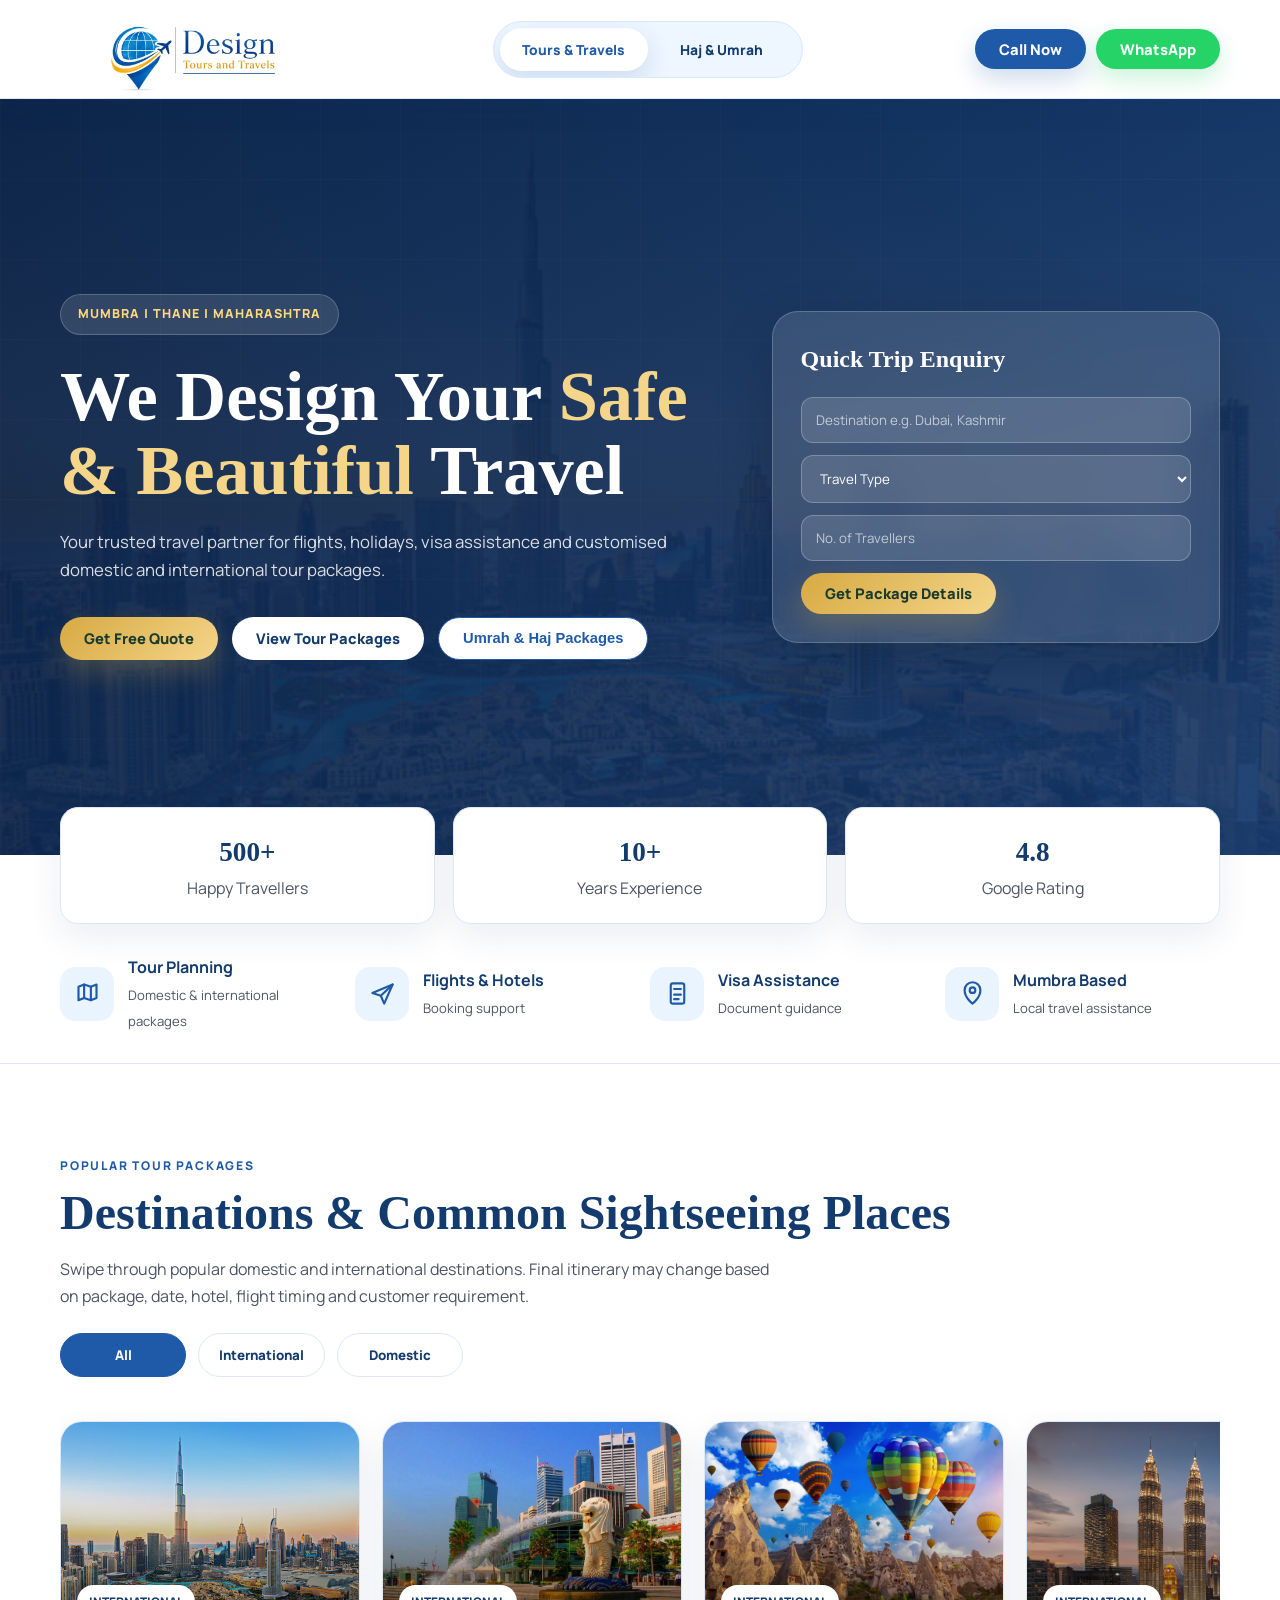
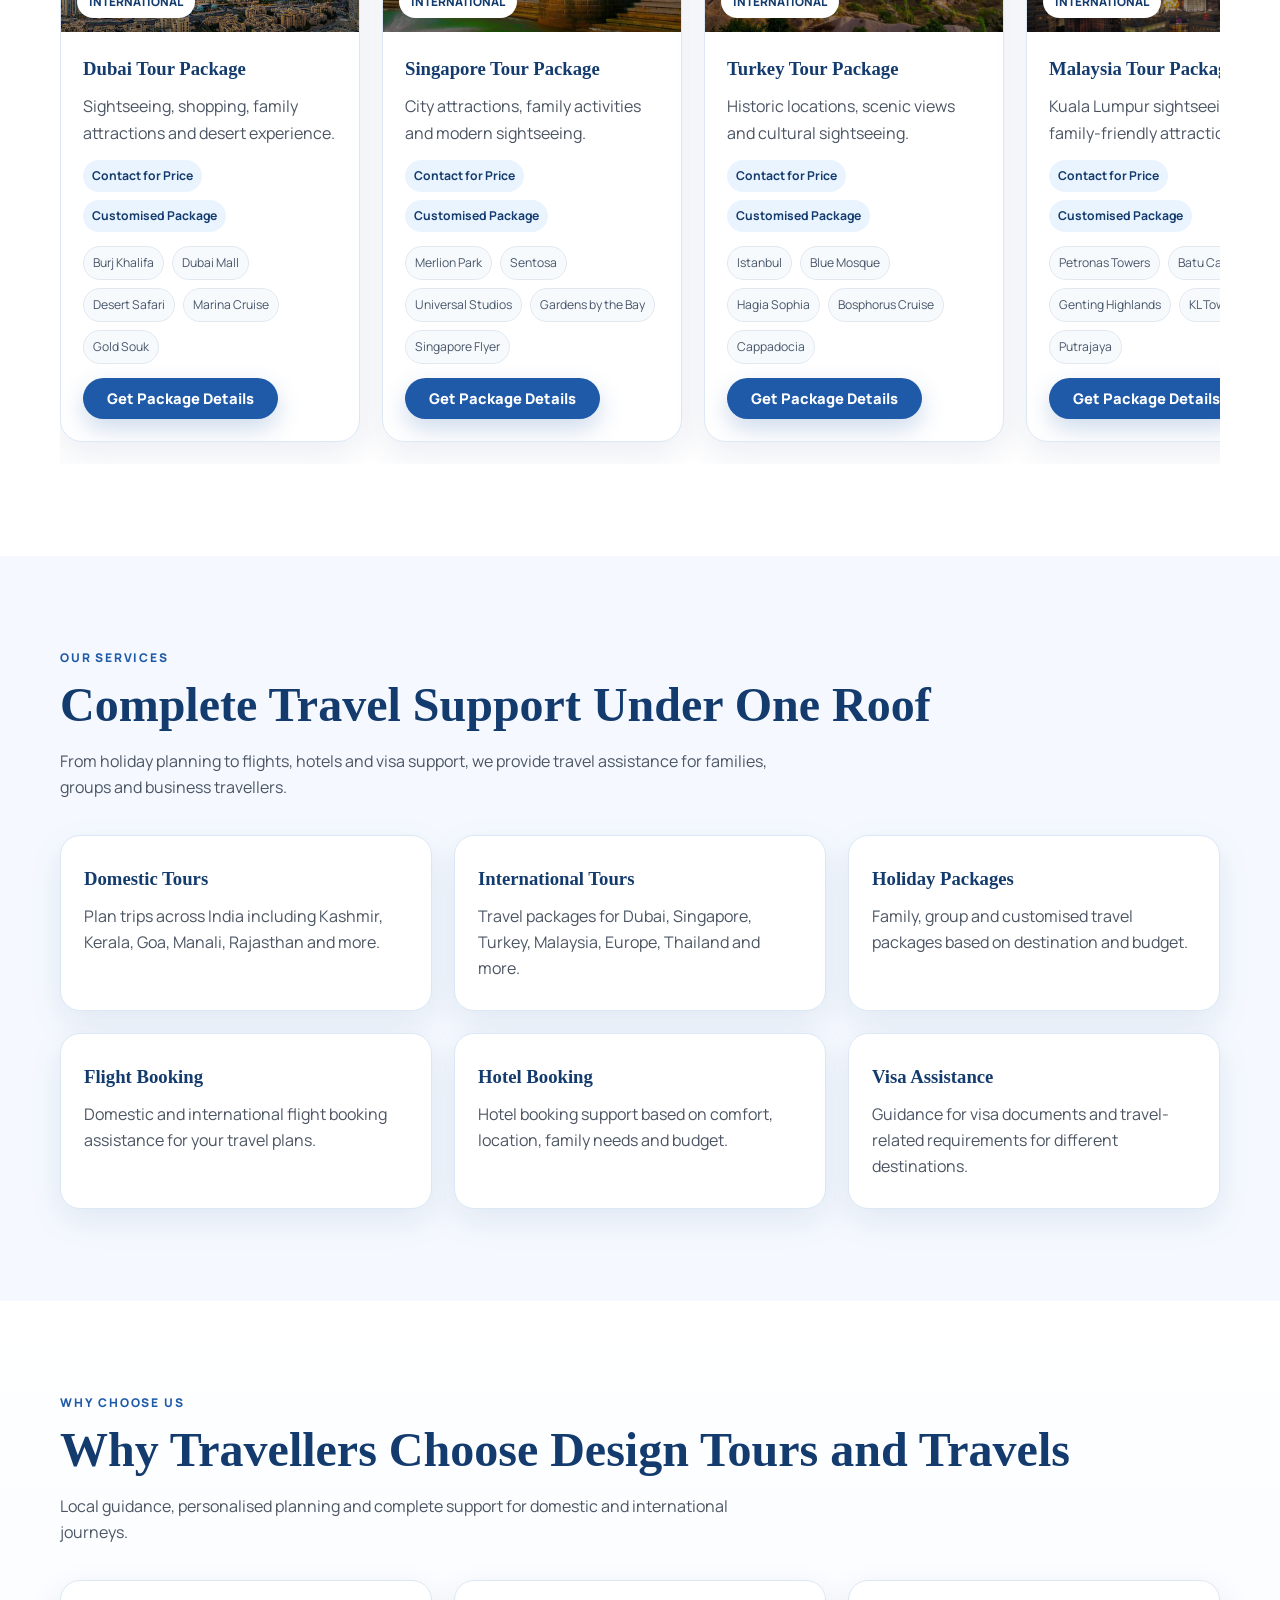
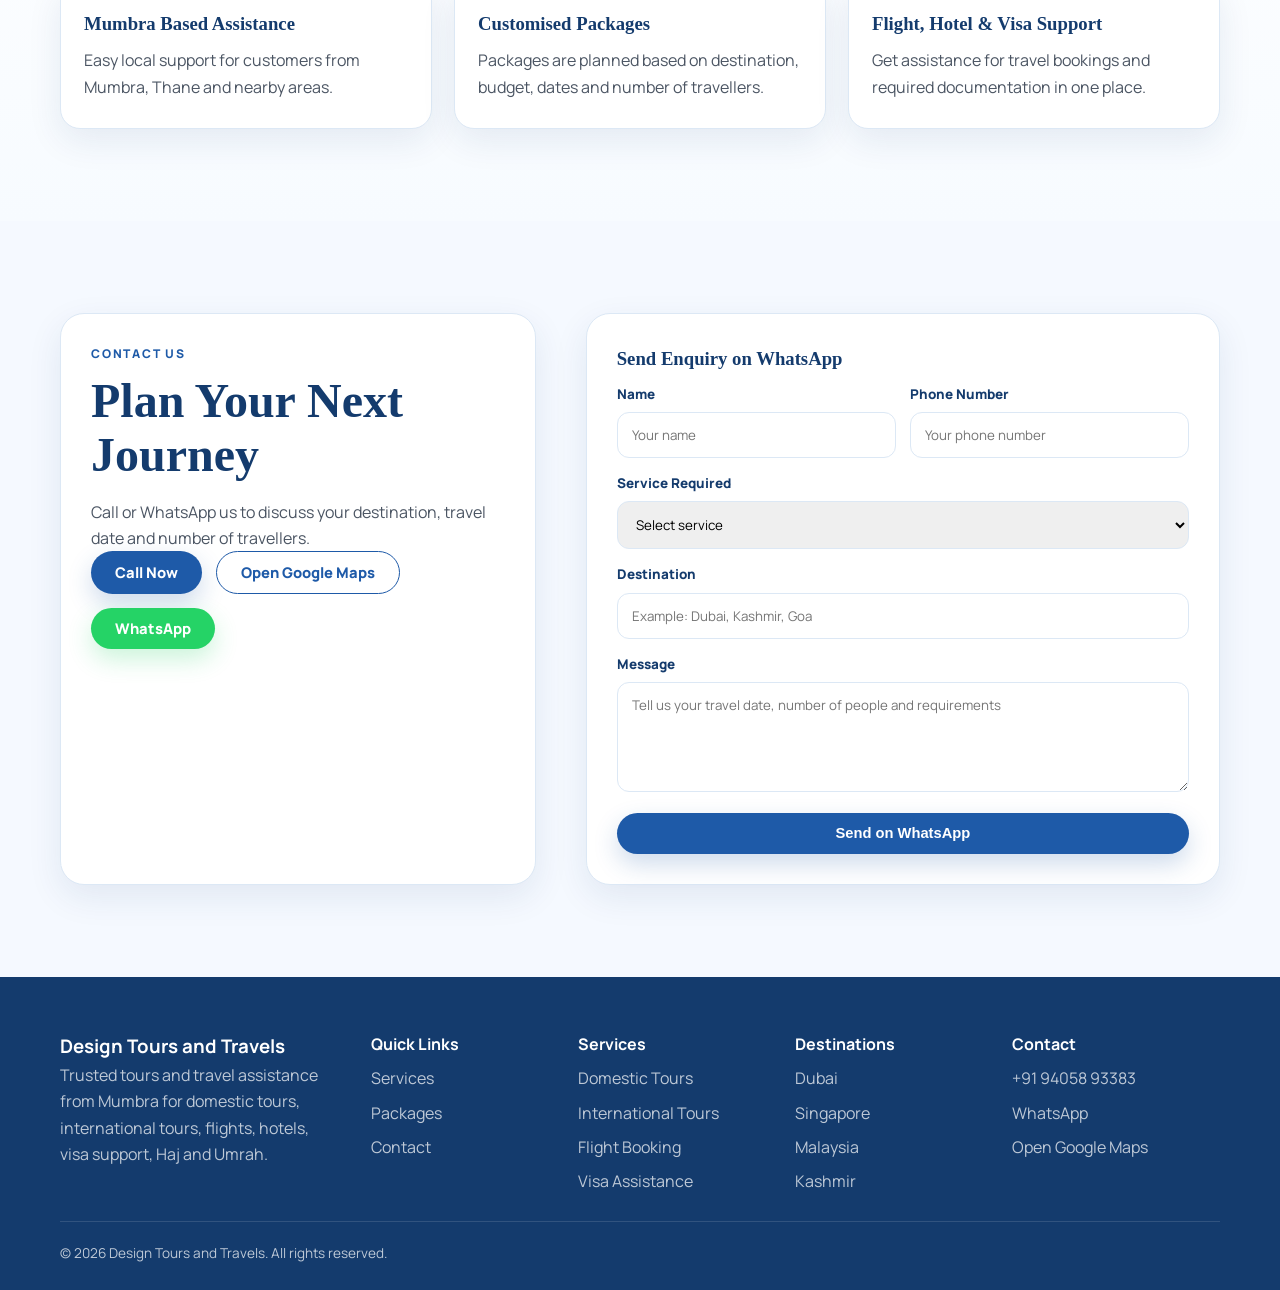
==== index.html @ ea6458d8 "Update font link in index.html" ====
<!doctype html>
<html lang="en">
<head>
  <meta charset="UTF-8" />
  <meta name="viewport" content="width=device-width, initial-scale=1.0" />
  <title>Design Tours and Travels | Tours, Packages, Haj & Umrah</title>
  <meta name="description" content="Design Tours and Travels in Mumbra provides domestic tours, international packages, flight booking, hotel booking, visa assistance, and dedicated Haj & Umrah travel support." />

  <link rel="preconnect" href="https://fonts.googleapis.com" />
  <link rel="preconnect" href="https://fonts.gstatic.com" crossorigin />
 <link href="https://fonts.googleapis.com/css2?family=Amiri:wght@400;700&family=Manrope:wght@400;500;600;700;800&family=Poppins:wght@500;600;700;800&display=swap" rel="stylesheet">
  <link rel="stylesheet" href="css/styles.css" />
</head>
<body class="tours-mode">
  <div class="loader" id="loader" aria-label="Loading website">
    <div class="loader-card">
      <img class="loader-logo" src="assets/logo.png" alt="Design Tours and Travels Logo" />
      <p>Preparing your travel experience</p>

      <div class="plane-loader-line" aria-hidden="true">
        <span class="plane-loader-track"></span>
        <svg class="aircraft-loader-svg" viewBox="0 0 64 64" aria-hidden="true">
          <path class="aircraft-body" d="M61.4 29.4c-1.6-1.2-4.3-1.8-8.2-1.8H41.4L24.2 11.6c-.8-.7-1.8-1.1-2.9-1.1h-5c-.8 0-1.3.9-.9 1.6l9.3 15.5H13.2l-5.1-4.9c-.5-.5-1.2-.8-2-.8H3.3c-.8 0-1.3.8-1 1.5L5.4 32l-3.1 8.6c-.3.7.2 1.5 1 1.5h2.8c.8 0 1.5-.3 2-.8l5.1-4.9h11.5l-9.3 15.5c-.4.7.1 1.6.9 1.6h5c1.1 0 2.1-.4 2.9-1.1l17.2-16h11.8c3.9 0 6.6-.6 8.2-1.8 1.8-1.4 1.8-4.4 0-5.8Z" />
          <path class="aircraft-window" d="M47.5 29.8h5.5c1.8 0 3.1.2 4 .7" />
        </svg>
      </div>
    </div>
  </div>

  <header class="site-header">
    <div class="container">
      <div class="header-inner">
        <a href="#home" class="brand" aria-label="Design Tours and Travels Home">
          <img src="assets/logo.png" alt="Design Tours and Travels Logo" />
        </a>

        <div class="mode-switch" aria-label="Website mode switch">
          <button class="switch-btn tours active" data-mode="tours" type="button">Tours & Travels</button>
          <button class="switch-btn haj" data-mode="haj" type="button">Haj & Umrah</button>
        </div>

        <div class="header-actions">
          <a class="btn btn-primary" href="tel:+919405893383">Call Now</a>
          <a class="btn btn-whatsapp" target="_blank" href="https://wa.me/919405893383?text=Hello%2C%20I%20want%20to%20enquire%20about%20travel%20packages">WhatsApp</a>
          <button class="mobile-menu-btn" id="mobileMenuBtn" type="button" aria-label="Open menu">
            <span></span><span></span><span></span>
          </button>
        </div>
      </div>

      <nav class="mobile-menu hidden" id="mobileMenu">
        <a href="#services">Services</a>
        <a href="#packages">Packages</a>
        <a href="#contact">Contact</a>
        <button data-mode="tours" type="button">Tours & Travels</button>
        <button data-mode="haj" type="button">Haj & Umrah</button>
      </nav>
    </div>
  </header>

  <main>
    <section class="mode-panel active" id="toursPanel">
      <section class="hero tours-hero" id="home">
        <div class="container hero-grid">
          <div class="hero-content reveal">
            <div class="hero-badge">Mumbra | Thane | Maharashtra</div>
            <h1>We Design Your <span>Safe & Beautiful</span> Travel</h1>
            <p>
              Your trusted travel partner for flights, holidays, visa assistance and customised domestic and international tour packages.
            </p>
            <div class="hero-buttons">
              <a class="btn btn-gold" href="#contact">Get Free Quote</a>
              <a class="btn btn-white" href="#packages">View Tour Packages</a>
              <button class="btn btn-outline" data-mode="haj" type="button">Umrah & Haj Packages</button>
            </div>
          </div>

          <div class="quick-card reveal">
            <h3>Quick Trip Enquiry</h3>
            <input placeholder="Destination e.g. Dubai, Kashmir" />
            <select>
              <option>Travel Type</option>
              <option>Domestic Tour</option>
              <option>International Tour</option>
              <option>Family Package</option>
              <option>Group Tour</option>
            </select>
            <input placeholder="No. of Travellers" />
            <a class="btn btn-gold" target="_blank" href="https://wa.me/919405893383?text=Hello%2C%20I%20want%20package%20details">Get Package Details</a>
          </div>
        </div>
      </section>

      <section class="stats-section">
        <div class="container stats-grid reveal">
          <div class="stat-card"><strong>500+</strong><span>Happy Travellers</span></div>
          <div class="stat-card"><strong>10+</strong><span>Years Experience</span></div>
          <div class="stat-card"><strong>4.8</strong><span>Google Rating</span></div>
        </div>
      </section>

      <section class="trust-strip">
        <div class="container trust-grid">
          <div class="trust-item">
            <div class="icon-box"><svg viewBox="0 0 24 24"><path d="M4 18V6l5-2 6 2 5-2v12l-5 2-6-2-5 2Z"/><path d="M9 4v12"/><path d="M15 6v12"/></svg></div>
            <div><strong>Tour Planning</strong><span>Domestic & international packages</span></div>
          </div>
          <div class="trust-item">
            <div class="icon-box"><svg viewBox="0 0 24 24"><path d="M3 11.5 21 4l-7.5 17-3-7-7.5-2.5Z"/><path d="M10.5 14 21 4"/></svg></div>
            <div><strong>Flights & Hotels</strong><span>Booking support</span></div>
          </div>
          <div class="trust-item">
            <div class="icon-box"><svg viewBox="0 0 24 24"><rect x="6" y="3" width="12" height="18" rx="2"/><path d="M9 8h6"/><path d="M9 13h6"/><path d="M9 17h4"/></svg></div>
            <div><strong>Visa Assistance</strong><span>Document guidance</span></div>
          </div>
          <div class="trust-item">
            <div class="icon-box"><svg viewBox="0 0 24 24"><path d="M12 21s7-5.2 7-12a7 7 0 0 0-14 0c0 6.8 7 12 7 12Z"/><circle cx="12" cy="9" r="2.5"/></svg></div>
            <div><strong>Mumbra Based</strong><span>Local travel assistance</span></div>
          </div>
        </div>
      </section>

      <section class="section packages" id="packages">
        <div class="container">
          <div class="section-head packages-head reveal">
            <div>
              <div class="section-label">Popular Tour Packages</div>
              <h2 class="section-title">Destinations & Common Sightseeing Places</h2>
              <p class="section-sub">
                Swipe through popular domestic and international destinations. Final itinerary may change based on package, date, hotel, flight timing and customer requirement.
              </p>
            </div>
            <div class="filter-row" aria-label="Package filters">
              <button class="filter-btn active" data-filter="all" type="button">All</button>
              <button class="filter-btn" data-filter="international" type="button">International</button>
              <button class="filter-btn" data-filter="domestic" type="button">Domestic</button>
            </div>
          </div>
          <div class="package-slider" id="packageSlider"></div>
        </div>
      </section>

      <section class="section services" id="services">
        <div class="container">
          <div class="section-head reveal">
            <div class="section-label">Our Services</div>
            <h2 class="section-title">Complete Travel Support Under One Roof</h2>
            <p class="section-sub">From holiday planning to flights, hotels and visa support, we provide travel assistance for families, groups and business travellers.</p>
          </div>

          <div class="services-grid">
            <article class="service-card reveal"><h3>Domestic Tours</h3><p>Plan trips across India including Kashmir, Kerala, Goa, Manali, Rajasthan and more.</p></article>
            <article class="service-card reveal"><h3>International Tours</h3><p>Travel packages for Dubai, Singapore, Turkey, Malaysia, Europe, Thailand and more.</p></article>
            <article class="service-card reveal"><h3>Holiday Packages</h3><p>Family, group and customised travel packages based on destination and budget.</p></article>
            <article class="service-card reveal"><h3>Flight Booking</h3><p>Domestic and international flight booking assistance for your travel plans.</p></article>
            <article class="service-card reveal"><h3>Hotel Booking</h3><p>Hotel booking support based on comfort, location, family needs and budget.</p></article>
            <article class="service-card reveal"><h3>Visa Assistance</h3><p>Guidance for visa documents and travel-related requirements for different destinations.</p></article>
          </div>
        </div>
      </section>

      <section class="section why-section">
        <div class="container">
          <div class="section-head reveal">
            <div class="section-label">Why Choose Us</div>
            <h2 class="section-title">Why Travellers Choose Design Tours and Travels</h2>
            <p class="section-sub">Local guidance, personalised planning and complete support for domestic and international journeys.</p>
          </div>

          <div class="why-grid">
            <article class="why-card reveal"><h3>Mumbra Based Assistance</h3><p>Easy local support for customers from Mumbra, Thane and nearby areas.</p></article>
            <article class="why-card reveal"><h3>Customised Packages</h3><p>Packages are planned based on destination, budget, dates and number of travellers.</p></article>
            <article class="why-card reveal"><h3>Flight, Hotel & Visa Support</h3><p>Get assistance for travel bookings and required documentation in one place.</p></article>
          </div>
        </div>
      </section>
    </section>

    <section class="mode-panel" id="hajPanel">
      <section class="hero haj-hero">
        <div class="lantern lantern-one" aria-hidden="true"></div>
        <div class="lantern lantern-two" aria-hidden="true"></div>
        <div class="kaaba-mark" aria-hidden="true"></div>

        <div class="container">
          <div class="haj-content reveal">
            <div class="haj-badge">Premium Haj & Umrah Support</div>
            <div class="arabic-line">لَبَّيْكَ اللَّهُمَّ لَبَّيْك</div>
            <h1>Answer the Call of Allah’s Sacred Houses</h1>
            <p>
              Let us take care of everything — from visa to flight to hotel — so you can focus on ibaadat and the spiritual experience of a lifetime.
            </p>
            <div class="hero-buttons">
              <a class="btn btn-gold" target="_blank" href="https://wa.me/919405893383?text=Assalamualaikum%2C%20I%20want%20Umrah%20package%20details">View Umrah Packages</a>
              <a class="btn btn-white" href="tel:+919405893383">Call for Haj Details</a>
            </div>
          </div>
        </div>
      </section>

      <section class="section haj-section">
        <div class="container">
          <div class="section-head reveal">
            <div class="section-label">Packages</div>
            <h2 class="section-title">Umrah & Haj Travel Assistance</h2>
            <p class="section-sub">Packages are customised based on travel dates, hotel preference, group size and availability.</p>
          </div>
          <div class="haj-grid">
            <article class="haj-card reveal"><h3>Umrah Packages</h3><p>Family and group Umrah package support with flights, hotels, visa guidance and ziyarat assistance.</p><span>Contact for Price</span></article>
            <article class="haj-card reveal"><h3>Haj Assistance</h3><p>Guidance for Haj travel planning, documents, group arrangements and related booking support.</p><span>Contact for Price</span></article>
            <article class="haj-card reveal"><h3>Ziyarat Support</h3><p>Support for Makkah and Madinah ziyarat planning based on package and customer requirement.</p><span>Included in selected packages</span></article>
          </div>
        </div>
      </section>

      <section class="section haj-section guide-section">
        <div class="container">
          <div class="section-head reveal">
            <div class="section-label">Complete Guide</div>
            <h2 class="section-title">Your Complete Umrah Guide</h2>
            <p class="section-sub">A clear process to help you understand the journey before booking.</p>
          </div>
          <div class="guide-grid">
            <article class="guide-card reveal"><h3>What’s Included</h3><p>Visa guidance, flight support, Makkah and Madinah hotel assistance, ground support and package consultation.</p></article>
            <article class="guide-card reveal"><h3>Documents Required</h3><p>Passport, photos, vaccination details if required, travel dates and basic identity documents. Requirements may change based on rules.</p></article>
            <article class="guide-card reveal"><h3>How We Plan Your Trip</h3><ol><li>Share your preferred dates and travellers.</li><li>Receive suitable package options.</li><li>Confirm hotel, flight and visa guidance.</li><li>Travel with proper support.</li></ol></article>
          </div>
        </div>
      </section>

      <section class="section islamic-cta">
        <div class="container reveal">
          <div class="section-label">Start Your Journey</div>
          <h2 class="section-title">Plan Your Haj or Umrah Journey with Us</h2>
          <p class="section-sub">Speak with Design Tours and Travels for package guidance, group support and travel planning.</p>
          <div class="hero-buttons">
            <a class="btn btn-gold" target="_blank" href="https://wa.me/919405893383?text=Assalamualaikum%2C%20I%20want%20Haj%20or%20Umrah%20package%20details">WhatsApp Enquiry</a>
            <button class="btn btn-white" data-mode="tours" type="button">Back to Tours</button>
          </div>
        </div>
      </section>
    </section>

    <section class="section contact" id="contact">
      <div class="container contact-grid">
        <div class="contact-box reveal">
          <div class="section-label">Contact Us</div>
          <h2 class="section-title">Plan Your Next Journey</h2>
          <p>Call or WhatsApp us to discuss your destination, travel date and number of travellers.</p>
          <div class="contact-actions">
            <a class="btn btn-primary" href="tel:+919405893383">Call Now</a>
            <a class="btn btn-outline" target="_blank" href="https://maps.app.goo.gl/i4uhce4Yjxx17tNGA?g_st=ac">Open Google Maps</a>
            <a class="btn btn-whatsapp" target="_blank" href="https://wa.me/919405893383?text=Hello%2C%20I%20want%20to%20enquire%20about%20travel%20packages">WhatsApp</a>
          </div>
        </div>

        <form id="enquiryForm" class="reveal">
          <h3>Send Enquiry on WhatsApp</h3>
          <div class="form-row">
            <div class="form-group"><label for="name">Name</label><input id="name" type="text" placeholder="Your name" required /></div>
            <div class="form-group"><label for="phone">Phone Number</label><input id="phone" type="tel" placeholder="Your phone number" required /></div>
          </div>
          <div class="form-group">
            <label for="service">Service Required</label>
            <select id="service" required>
              <option value="">Select service</option>
              <option>Domestic Tour</option>
              <option>International Tour</option>
              <option>Flight Booking</option>
              <option>Hotel Booking</option>
              <option>Visa Assistance</option>
              <option>Haj Package</option>
              <option>Umrah Package</option>
            </select>
          </div>
          <div class="form-group"><label for="destination">Destination</label><input id="destination" type="text" placeholder="Example: Dubai, Kashmir, Goa" /></div>
          <div class="form-group"><label for="message">Message</label><textarea id="message" placeholder="Tell us your travel date, number of people and requirements"></textarea></div>
          <button class="btn btn-primary full-btn" type="submit">Send on WhatsApp</button>
          <div class="success-msg" id="successMsg">Opening WhatsApp with your enquiry details.</div>
        </form>
      </div>
    </section>
  </main>

  <footer class="site-footer">
    <div class="container footer-grid">
      <div><h3>Design Tours and Travels</h3><p>Trusted tours and travel assistance from Mumbra for domestic tours, international tours, flights, hotels, visa support, Haj and Umrah.</p></div>
      <div><h4>Quick Links</h4><a href="#services">Services</a><a href="#packages">Packages</a><a href="#contact">Contact</a></div>
      <div><h4>Services</h4><a href="#services">Domestic Tours</a><a href="#services">International Tours</a><a href="#services">Flight Booking</a><a href="#services">Visa Assistance</a></div>
      <div><h4>Destinations</h4><a href="#packages">Dubai</a><a href="#packages">Singapore</a><a href="#packages">Malaysia</a><a href="#packages">Kashmir</a></div>
      <div><h4>Contact</h4><a href="tel:+919405893383">+91 94058 93383</a><a target="_blank" href="https://wa.me/919405893383">WhatsApp</a><a target="_blank" href="https://maps.app.goo.gl/i4uhce4Yjxx17tNGA?g_st=ac">Open Google Maps</a></div>
    </div>
    <div class="container footer-bottom">© 2026 Design Tours and Travels. All rights reserved.</div>
  </footer>

  <div class="bottom-cta">
    <a href="tel:+919405893383">Call</a>
    <a target="_blank" href="https://maps.app.goo.gl/i4uhce4Yjxx17tNGA?g_st=ac">Maps</a>
    <a target="_blank" href="https://wa.me/919405893383?text=Hello%2C%20I%20want%20to%20enquire%20about%20travel%20packages">WhatsApp</a>
  </div>

  <script src="js/script.js"></script>
</body>
</html>
---- css/styles.css ----
/* =========================================================
   Design Tours and Travels
   Clean, human-readable stylesheet
   ========================================================= */

:root {
  --blue: #1e5aa8;
  --blue-dark: #143b6d;
  --blue-soft: #eaf4ff;
  --blue-bg: #f5f9ff;
  --emerald: #06291d;
  --emerald-2: #0b5a3c;
  --gold: #d7aa42;
  --gold-2: #f4d58a;
  --white: #ffffff;
  --text: #4b5563;
  --border: #dce8f5;
  --shadow: 0 20px 55px rgba(20, 59, 109, 0.14);
  --font-heading: "Playfair Display", Georgia, serif;
  --font-body: "Manrope", Arial, sans-serif;
  --font-arabic: "Amiri", serif;
}

* {
  margin: 0;
  padding: 0;
  box-sizing: border-box;
}

html {
  scroll-behavior: smooth;
}

body {
  font-family: var(--font-body);
  color: var(--text);
  background: var(--white);
  line-height: 1.65;
  overflow-x: hidden;
}

body.loader-active {
  overflow: hidden;
}

a {
  color: inherit;
  text-decoration: none;
}

img,
svg {
  display: block;
}

.container {
  width: min(1160px, calc(100% - 32px));
  margin: 0 auto;
}

.section {
  padding: 92px 0;
}

.section-label {
  margin-bottom: 10px;
  color: var(--blue);
  font-size: 12px;
  font-weight: 800;
  letter-spacing: 1.8px;
  text-transform: uppercase;
}

.section-title {
  margin-bottom: 16px;
  color: var(--blue-dark);
  font-family: var(--font-heading);
  font-size: clamp(2rem, 4vw, 3rem);
  font-weight: 800;
  line-height: 1.13;
}

.section-sub {
  max-width: 720px;
  font-size: 1rem;
}

.section-head {
  margin-bottom: 34px;
}

.btn {
  display: inline-flex;
  align-items: center;
  justify-content: center;
  gap: 9px;
  padding: 13px 24px;
  border: 0;
  border-radius: 999px;
  font-size: 0.92rem;
  font-weight: 800;
  line-height: 1;
  white-space: nowrap;
  cursor: pointer;
  transition: 0.25s ease;
}

.btn:hover {
  transform: translateY(-2px);
}

.btn-primary {
  background: var(--blue);
  color: var(--white);
  box-shadow: 0 10px 24px rgba(30, 90, 168, 0.22);
}

.btn-white {
  background: var(--white);
  color: var(--blue-dark);
}

.btn-outline {
  border: 1.5px solid var(--blue);
  background: var(--white);
  color: var(--blue);
}

.btn-whatsapp {
  background: #25d366;
  color: var(--white);
  box-shadow: 0 10px 24px rgba(37, 211, 102, 0.24);
}

.btn-gold {
  background: linear-gradient(135deg, var(--gold), var(--gold-2));
  color: #173b2f;
  box-shadow: 0 12px 28px rgba(215, 170, 66, 0.25);
}

.full-btn {
  width: 100%;
}

/* Loader */
.loader {
  position: fixed;
  inset: 0;
  z-index: 9999;
  display: grid;
  place-items: center;
  background: linear-gradient(135deg, #f8fbff 0%, #edf7ff 48%, #fff7df 100%);
  transition: opacity 0.35s ease, visibility 0.35s ease;
}

.loader.hide {
  opacity: 0;
  visibility: hidden;
  pointer-events: none;
}

.loader-card {
  width: min(430px, 88vw);
  display: flex;
  flex-direction: column;
  align-items: center;
  gap: 12px;
  text-align: center;
  animation: loaderEnter 0.35s ease both;
}

.loader-logo {
  width: min(340px, 76vw);
  max-height: 115px;
  object-fit: contain;
}

.loader-card p {
  color: #1a3a6b;
  font-size: 0.72rem;
  font-weight: 800;
  letter-spacing: 2px;
  text-transform: uppercase;
  opacity: 0.78;
}

.plane-loader-line {
  position: relative;
  width: min(280px, 70vw);
  height: 28px;
}

.plane-loader-line::before {
  content: "";
  position: absolute;
  left: 0;
  right: 0;
  top: 50%;
  height: 2px;
  border-radius: 999px;
  background: linear-gradient(
    90deg,
    rgba(30, 90, 168, 0.12),
    rgba(30, 90, 168, 0.55),
    rgba(215, 170, 66, 0.68),
    rgba(215, 170, 66, 0.12)
  );
  transform: translateY(-50%);
}

.plane-loader-track {
  position: absolute;
  left: 0;
  top: 50%;
  width: 100%;
  height: 2px;
  border-radius: 999px;
  background: linear-gradient(90deg, var(--blue), var(--gold));
  transform: translateY(-50%) scaleX(0);
  transform-origin: left center;
  animation: planeLineDraw 1.55s cubic-bezier(0.22, 0.8, 0.22, 1) forwards;
}

.aircraft-loader-svg {
  position: absolute;
  top: -3px;
  left: 0;
  width: 34px;
  height: 34px;
  filter: drop-shadow(0 7px 14px rgba(30, 90, 168, 0.26));
  animation: planeMove 1.55s cubic-bezier(0.22, 0.8, 0.22, 1) forwards;
}

.aircraft-body {
  fill: var(--blue);
  stroke: var(--white);
  stroke-width: 1.4;
  stroke-linejoin: round;
}

.aircraft-window {
  fill: none;
  stroke: var(--white);
  stroke-width: 2.2;
  stroke-linecap: round;
}

@keyframes loaderEnter {
  from { opacity: 0; transform: translateY(8px); }
  to { opacity: 1; transform: none; }
}

@keyframes planeLineDraw {
  to { transform: translateY(-50%) scaleX(1); }
}

@keyframes planeMove {
  0% { transform: translateX(0); opacity: 0; }
  10% { opacity: 1; }
  85% { opacity: 1; }
  100% { transform: translateX(calc(min(280px, 70vw) - 34px)); opacity: 0.95; }
}

/* Header */
.site-header {
  position: sticky;
  top: 0;
  z-index: 1000;
  background: rgba(255, 255, 255, 0.96);
  backdrop-filter: blur(14px);
  border-bottom: 1px solid var(--border);
  box-shadow: 0 8px 28px rgba(20, 59, 109, 0.07);
}

.header-inner {
  min-height: 98px;
  display: flex;
  align-items: center;
  justify-content: space-between;
  gap: 18px;
}

.brand img {
  width: 260px;
  max-height: 86px;
  object-fit: contain;
}

.mode-switch {
  position: relative;
  display: grid;
  grid-template-columns: 1fr 1fr;
  width: 310px;
  padding: 6px;
  border: 1px solid #d5e8ff;
  border-radius: 999px;
  background: #eef6ff;
  overflow: hidden;
}

.mode-switch::before {
  content: "";
  position: absolute;
  top: 6px;
  bottom: 6px;
  left: 6px;
  z-index: 0;
  width: calc(50% - 6px);
  border-radius: 999px;
  background: var(--white);
  box-shadow: 0 10px 26px rgba(30, 90, 168, 0.16);
  transition: transform 0.35s ease, background 0.35s ease;
}

body.haj-mode .mode-switch {
  border-color: #cce9d4;
  background: #eef8f1;
}

body.haj-mode .mode-switch::before {
  transform: translateX(100%);
  background: linear-gradient(135deg, #053c2a, #0b6a49);
}

.switch-btn {
  position: relative;
  z-index: 1;
  padding: 12px 10px;
  border: 0;
  background: transparent;
  color: var(--blue-dark);
  font-family: var(--font-body);
  font-size: 0.86rem;
  font-weight: 800;
  cursor: pointer;
}

.switch-btn.tours.active {
  color: var(--blue);
}

.switch-btn.haj.active {
  color: var(--white);
}

.header-actions {
  display: flex;
  align-items: center;
  gap: 10px;
}

.mobile-menu-btn {
  display: none;
  width: 44px;
  height: 44px;
  border: 1px solid var(--border);
  border-radius: 12px;
  background: var(--white);
  cursor: pointer;
}

.mobile-menu-btn span {
  display: block;
  width: 23px;
  height: 2px;
  margin: 5px auto;
  border-radius: 10px;
  background: var(--blue-dark);
}

.mobile-menu {
  display: none;
  border-top: 1px solid var(--border);
  padding: 14px 0 18px;
}

.mobile-menu.hidden {
  display: none;
}

.mobile-menu a,
.mobile-menu button {
  display: block;
  width: 100%;
  padding: 12px 4px;
  border: 0;
  border-bottom: 1px solid #eef2f7;
  background: transparent;
  color: var(--blue-dark);
  font-family: var(--font-body);
  font-weight: 800;
  text-align: left;
}

/* Mode panels */
.mode-panel {
  display: none;
}

.mode-panel.active {
  display: block;
  animation: panelIn 0.38s ease both;
}

@keyframes panelIn {
  from { opacity: 0; transform: translateY(8px); }
  to { opacity: 1; transform: none; }
}

/* Tours hero */
.hero {
  position: relative;
  overflow: hidden;
}

.tours-hero {
  min-height: 84vh;
  display: flex;
  align-items: center;
  color: var(--white);
  background:
    linear-gradient(135deg, rgba(8, 29, 63, 0.94), rgba(22, 58, 111, 0.9)),
    url("../assets/dubai.jpg") center/cover no-repeat;
}

.tours-hero::before {
  content: "";
  position: absolute;
  inset: 0;
  opacity: 0.22;
  background-image:
    linear-gradient(rgba(255, 255, 255, 0.08) 1px, transparent 1px),
    linear-gradient(90deg, rgba(255, 255, 255, 0.08) 1px, transparent 1px);
  background-size: 80px 80px;
}

.hero-grid {
  position: relative;
  z-index: 2;
  display: grid;
  grid-template-columns: 1.1fr 0.75fr;
  gap: 54px;
  align-items: center;
}

.hero-badge,
.haj-badge {
  display: inline-flex;
  margin-bottom: 24px;
  padding: 9px 17px;
  border: 1px solid rgba(255, 255, 255, 0.2);
  border-radius: 999px;
  background: rgba(255, 255, 255, 0.12);
  color: #ffd77f;
  font-size: 0.78rem;
  font-weight: 800;
  letter-spacing: 1px;
  text-transform: uppercase;
}

.hero h1 {
  margin-bottom: 20px;
  font-family: var(--font-heading);
  font-size: clamp(2.5rem, 5.5vw, 4.7rem);
  line-height: 1.06;
}

.hero h1 span,
.arabic-line {
  color: var(--gold-2);
}

.hero p {
  max-width: 650px;
  margin-bottom: 34px;
  color: rgba(255, 255, 255, 0.84);
  font-size: 1.05rem;
}

.hero-buttons,
.contact-actions {
  display: flex;
  gap: 14px;
  flex-wrap: wrap;
}

.quick-card {
  padding: 28px;
  border: 1px solid rgba(255, 255, 255, 0.2);
  border-radius: 26px;
  background: rgba(255, 255, 255, 0.13);
  backdrop-filter: blur(16px);
  box-shadow: 0 22px 55px rgba(0, 0, 0, 0.18);
}

.quick-card h3 {
  margin-bottom: 18px;
  color: var(--white);
  font-family: var(--font-heading);
  font-size: 1.5rem;
}

.quick-card input,
.quick-card select {
  width: 100%;
  margin-bottom: 12px;
  padding: 13px 14px;
  border: 1px solid rgba(255, 255, 255, 0.24);
  border-radius: 12px;
  background: rgba(255, 255, 255, 0.13);
  color: var(--white);
  outline: none;
}

.quick-card input::placeholder {
  color: rgba(255, 255, 255, 0.65);
}

.quick-card select option {
  color: #111;
}

/* Stats and trust */
.stats-section {
  margin-top: -48px;
  position: relative;
  z-index: 4;
}

.stats-grid {
  display: grid;
  grid-template-columns: repeat(3, 1fr);
  gap: 18px;
}

.stat-card,
.service-card,
.why-card,
.package-card,
.contact-box,
form {
  background: var(--white);
  border: 1px solid var(--border);
  box-shadow: 0 12px 35px rgba(20, 59, 109, 0.09);
}

.stat-card {
  padding: 22px;
  border-radius: 18px;
  text-align: center;
}

.stat-card strong {
  display: block;
  color: var(--blue-dark);
  font-family: var(--font-heading);
  font-size: 1.7rem;
}

.trust-strip {
  padding: 30px 0;
  border-bottom: 1px solid var(--border);
}

.trust-grid {
  display: grid;
  grid-template-columns: repeat(4, 1fr);
  gap: 20px;
}

.trust-item {
  display: flex;
  gap: 14px;
  align-items: center;
}

.icon-box {
  width: 54px;
  height: 54px;
  display: grid;
  place-items: center;
  flex-shrink: 0;
  border-radius: 15px;
  background: var(--blue-soft);
}

.icon-box svg {
  width: 27px;
  height: 27px;
  fill: none;
  stroke: var(--blue);
  stroke-width: 1.9;
  stroke-linecap: round;
  stroke-linejoin: round;
}

.trust-item strong {
  display: block;
  color: var(--blue-dark);
}

.trust-item span {
  font-size: 0.82rem;
}

/* Package slider */
.packages-head {
  display: flex;
  align-items: flex-end;
  justify-content: space-between;
  gap: 24px;
  flex-wrap: wrap;
}

.filter-row {
  display: flex;
  align-items: center;
  justify-content: flex-end;
  gap: 12px;
  flex-wrap: nowrap;
}

.filter-btn {
  min-width: 126px;
  padding: 12px 20px;
  border: 1px solid var(--border);
  border-radius: 999px;
  background: var(--white);
  color: var(--blue-dark);
  font-family: var(--font-body);
  font-weight: 800;
  white-space: nowrap;
  cursor: pointer;
}

.filter-btn.active {
  border-color: var(--blue);
  background: var(--blue);
  color: var(--white);
}

.package-slider {
  display: grid;
  grid-auto-flow: column;
  grid-auto-columns: minmax(300px, 360px);
  gap: 22px;
  overflow-x: auto;
  scroll-snap-type: x mandatory;
  padding: 10px 2px 22px;
}

.package-slider::-webkit-scrollbar {
  height: 8px;
}

.package-slider::-webkit-scrollbar-thumb {
  border-radius: 99px;
  background: #c8d9ee;
}

.package-card {
  overflow: hidden;
  border-radius: 22px;
  scroll-snap-align: start;
  transition: 0.25s ease;
}

.package-card:hover {
  transform: translateY(-7px);
}

.package-img {
  position: relative;
  height: 210px;
  background-color: #dbeafe;
  background-size: cover;
  background-position: center;
}

.package-img::after {
  content: "";
  position: absolute;
  inset: 0;
  background: linear-gradient(180deg, transparent 30%, rgba(0, 0, 0, 0.48));
}

.pkg-badge {
  position: absolute;
  left: 16px;
  bottom: 14px;
  z-index: 2;
  padding: 7px 12px;
  border-radius: 99px;
  background: var(--white);
  color: var(--blue-dark);
  font-size: 0.74rem;
  font-weight: 800;
  text-transform: uppercase;
}

.package-body {
  padding: 22px;
}

.package-body h3,
.service-card h3,
.why-card h3,
form h3 {
  margin-bottom: 8px;
  color: var(--blue-dark);
  font-family: var(--font-heading);
}

.meta,
.places {
  display: flex;
  flex-wrap: wrap;
  gap: 8px;
  margin: 14px 0;
}

.meta span,
.places span {
  padding: 6px 9px;
  border-radius: 99px;
  font-size: 0.76rem;
}

.meta span {
  background: var(--blue-soft);
  color: var(--blue-dark);
  font-weight: 700;
}

.places span {
  border: 1px solid #e2e8f0;
  background: #f7fafc;
  color: #475569;
}

/* Services and why */
.services,
.contact {
  background: var(--blue-bg);
}

.services-grid,
.why-grid {
  display: grid;
  grid-template-columns: repeat(3, 1fr);
  gap: 22px;
}

.service-card,
.why-card {
  padding: 28px 23px;
  border-radius: 20px;
  transition: 0.28s ease;
}

.service-card:hover,
.why-card:hover {
  transform: translateY(-8px);
  box-shadow: var(--shadow);
}

.why-section {
  background: linear-gradient(180deg, #ffffff 0%, #f7fbff 100%);
}

/* Haj and Umrah mode */
body.haj-mode .site-header {
  border-bottom-color: #d9eadf;
}

.haj-hero {
  min-height: 86vh;
  display: flex;
  align-items: center;
  color: var(--white);
  background:
    linear-gradient(135deg, rgba(2, 22, 15, 0.95), rgba(4, 56, 36, 0.93)),
    url("../assets/makkah.jpg") center/cover no-repeat;
}

.haj-hero::before {
  content: "";
  position: absolute;
  inset: 0;
  opacity: 0.18;
  background-image: radial-gradient(circle at 1px 1px, rgba(255, 255, 255, 0.22) 1px, transparent 0);
  background-size: 42px 42px;
  animation: patternMove 20s linear infinite;
}

.haj-hero::after {
  content: "لَبَّيْكَ اللَّهُمَّ لَبَّيْك";
  position: absolute;
  right: clamp(20px, 4vw, 72px);
  top: 7%;
  max-width: min(540px, 42vw);
  overflow: hidden;
  color: rgba(244, 213, 138, 0.15);
  font-family: var(--font-arabic);
  font-size: clamp(3.4rem, 7.8vw, 7.4rem);
  line-height: 1.05;
  text-align: right;
  pointer-events: none;
  animation: calligraphyFloat 9s ease-in-out infinite;
}

.haj-content {
  position: relative;
  z-index: 2;
  max-width: 760px;
  padding: 88px 0;
}

.arabic-line {
  margin-bottom: 24px;
  max-width: 100%;
  font-family: var(--font-arabic);
  font-size: clamp(2.6rem, 5.8vw, 4.9rem);
  line-height: 1.22;
  overflow-wrap: break-word;
  text-shadow: 0 0 34px rgba(215, 170, 66, 0.25);
}

.haj-hero h1,
.haj-section .section-title,
.islamic-cta .section-title {
  color: var(--white);
  font-family: var(--font-heading);
}

.haj-section,
.islamic-cta {
  background: #041b12;
  color: rgba(255, 255, 255, 0.76);
  border-top: 1px solid rgba(215, 170, 66, 0.18);
}

.haj-section .section-label,
.islamic-cta .section-label {
  color: var(--gold);
}

.haj-section .section-sub,
.islamic-cta .section-sub {
  color: rgba(255, 255, 255, 0.64);
}

.haj-grid,
.guide-grid {
  display: grid;
  gap: 24px;
  margin-top: 34px;
}

.haj-grid {
  grid-template-columns: repeat(3, 1fr);
}

.guide-grid {
  grid-template-columns: repeat(2, 1fr);
}

.haj-card,
.guide-card {
  padding: 30px;
  border: 1px solid rgba(215, 170, 66, 0.22);
  border-radius: 24px;
  background: rgba(255, 255, 255, 0.055);
  color: rgba(255, 255, 255, 0.76);
  backdrop-filter: blur(10px);
  box-shadow: 0 18px 50px rgba(0, 0, 0, 0.2);
}

.haj-card h3,
.guide-card h3 {
  margin-bottom: 12px;
  color: var(--white);
  font-family: var(--font-heading);
  font-size: 1.45rem;
}

.haj-card span {
  display: inline-flex;
  margin-top: 14px;
  color: var(--gold-2);
  font-weight: 800;
}

.guide-card:nth-child(3) {
  grid-column: 1 / -1;
}

.guide-card ol {
  margin-top: 16px;
  padding-left: 20px;
}

.guide-card li {
  margin: 8px 0;
}

.lantern {
  position: absolute;
  width: 54px;
  height: 78px;
  border: 2px solid rgba(244, 213, 138, 0.55);
  border-radius: 24px 24px 16px 16px;
  opacity: 0.62;
}

.lantern::before {
  content: "";
  position: absolute;
  left: 50%;
  top: -34px;
  width: 1px;
  height: 34px;
  background: rgba(244, 213, 138, 0.55);
}

.lantern::after {
  content: "";
  position: absolute;
  left: 50%;
  top: 24px;
  width: 20px;
  height: 20px;
  border-radius: 50%;
  background: rgba(244, 213, 138, 0.22);
  box-shadow: 0 0 25px rgba(244, 213, 138, 0.55);
  transform: translateX(-50%);
}

.lantern-one {
  right: 10%;
  top: 16%;
  animation: lanternFloat 8s ease-in-out infinite;
}

.lantern-two {
  left: 8%;
  bottom: 18%;
  transform: scale(0.75);
  animation: lanternFloat 9s ease-in-out infinite reverse;
}

.kaaba-mark {
  position: absolute;
  right: 12%;
  bottom: -16px;
  width: 360px;
  height: 280px;
  border-radius: 16px 16px 4px 4px;
  background: rgba(255, 255, 255, 0.09);
  opacity: 0.42;
}

.kaaba-mark::before {
  content: "";
  position: absolute;
  left: 0;
  right: 0;
  top: 72px;
  height: 48px;
  background: rgba(215, 170, 66, 0.26);
}

@keyframes patternMove {
  to { background-position: 140px 70px; }
}

@keyframes calligraphyFloat {
  50% { transform: translateY(16px) translateX(-16px); }
}

@keyframes lanternFloat {
  50% { transform: translateY(-18px); }
}

/* Contact and footer */
.contact-grid {
  display: grid;
  grid-template-columns: 0.9fr 1.2fr;
  gap: 50px;
}

.contact-box,
form {
  padding: 30px;
  border-radius: 24px;
}

.form-row {
  display: grid;
  grid-template-columns: 1fr 1fr;
  gap: 14px;
}

.form-group {
  margin-bottom: 14px;
}

label {
  display: block;
  margin-bottom: 7px;
  color: var(--blue-dark);
  font-size: 0.84rem;
  font-weight: 800;
}

input,
select,
textarea {
  width: 100%;
  padding: 13px 14px;
  border: 1px solid var(--border);
  border-radius: 12px;
  font-family: var(--font-body);
  outline: none;
}

textarea {
  min-height: 110px;
  resize: vertical;
}

.success-msg {
  display: none;
  margin-top: 14px;
  padding: 13px;
  border-radius: 12px;
  background: #eaf8ed;
  color: #206b36;
  font-weight: 800;
  text-align: center;
}

.site-footer {
  padding: 54px 0 26px;
  background: var(--blue-dark);
  color: rgba(255, 255, 255, 0.72);
}

body.haj-mode .site-footer {
  background: #073a30;
}

.footer-grid {
  display: grid;
  grid-template-columns: 1.35fr 0.85fr 0.9fr 0.9fr 1fr;
  gap: 30px;
}

.footer-grid h3,
.footer-grid h4 {
  color: var(--white);
}

.footer-grid a {
  display: block;
  margin-top: 8px;
  color: rgba(255, 255, 255, 0.72);
}

.footer-bottom {
  padding-top: 20px;
  margin-top: 26px;
  border-top: 1px solid rgba(255, 255, 255, 0.12);
  font-size: 0.85rem;
}

.bottom-cta {
  display: none;
}

/* Reveal animation */
.reveal {
  opacity: 0;
  transform: translateY(28px);
  transition: 0.75s ease;
}

.reveal.visible {
  opacity: 1;
  transform: none;
}

/* Responsive */
@media (max-width: 980px) {
  .brand img {
    width: 215px;
    max-height: 76px;
  }

  .mobile-menu-btn {
    display: block;
  }

  .mobile-menu {
    display: block;
  }

  .header-actions .btn-primary {
    display: none;
  }

  .mode-switch {
    width: 285px;
  }

  .hero-grid,
  .contact-grid {
    grid-template-columns: 1fr;
  }

  .quick-card {
    max-width: 520px;
  }

  .trust-grid,
  .services-grid,
  .why-grid,
  .haj-grid,
  .guide-grid {
    grid-template-columns: repeat(2, 1fr);
  }

  .packages-head {
    align-items: flex-start;
    flex-direction: column;
  }

  .footer-grid {
    grid-template-columns: 1fr 1fr;
  }
}

@media (max-width: 768px) {
  .filter-row {
    width: 100%;
    justify-content: flex-start;
    flex-wrap: wrap;
  }

  .filter-btn {
    min-width: 120px;
  }
}

@media (max-width: 640px) {
  body {
    padding-bottom: 48px;
  }

  .container {
    width: min(100% - 24px, 1160px);
  }

  .section {
    padding: 66px 0;
  }

  .header-inner {
    min-height: 82px;
    flex-wrap: wrap;
    gap: 10px;
  }

  .brand img {
    width: 160px;
    max-height: 64px;
  }

  .mode-switch {
    order: 3;
    width: 100%;
    margin: 0 auto 8px;
  }

  .switch-btn {
    font-size: 0.78rem;
  }

  .header-actions {
    margin-left: auto;
  }

  .header-actions .btn-whatsapp {
    padding: 11px 16px;
    font-size: 0.82rem;
  }

  .tours-hero,
  .haj-hero {
    min-height: auto;
  }

  .hero-content,
  .haj-content {
    padding: 72px 0;
  }

  .hero h1 {
    font-size: 2.25rem;
  }

  .hero-buttons .btn {
    width: 100%;
  }

  .quick-card {
    display: none;
  }

  .stats-grid {
    grid-template-columns: repeat(3, minmax(110px, 1fr));
    gap: 12px;
    overflow-x: auto;
  }

  .stat-card {
    padding: 18px 12px;
  }

  .trust-grid,
  .services-grid,
  .why-grid,
  .haj-grid,
  .guide-grid,
  .form-row,
  .footer-grid {
    grid-template-columns: 1fr;
  }

  .package-slider {
    grid-auto-columns: minmax(275px, 88vw);
  }

  .filter-row {
    display: grid;
    grid-template-columns: 1fr 1fr;
    gap: 10px;
  }

  .filter-btn {
    width: 100%;
    min-width: 0;
  }

  .filter-btn:first-child {
    grid-column: 1 / -1;
  }

  .haj-hero::after {
    left: 0;
    right: 0;
    top: 20px;
    width: 100%;
    max-width: 100%;
    overflow: hidden;
    font-size: 2.8rem;
    line-height: 1;
    text-align: center;
    white-space: nowrap;
    opacity: 0.16;
    transform: none;
  }

  .arabic-line {
    margin-bottom: 22px;
    font-size: 2rem;
    line-height: 1.25;
  }

  .kaaba-mark {
    right: -70px;
    bottom: 26px;
    width: 280px;
    height: 220px;
    opacity: 0.28;
  }

  .contact-box,
  form {
    padding: 22px;
  }

  .bottom-cta {
    position: fixed;
    left: 0;
    right: 0;
    bottom: 0;
    z-index: 1000;
    display: grid;
    grid-template-columns: repeat(3, 1fr);
    background: var(--white);
    border-top: 1px solid var(--border);
    box-shadow: 0 -10px 25px rgba(20, 59, 109, 0.1);
  }

  .bottom-cta a {
    padding: 12px 8px;
    color: var(--blue-dark);
    font-size: 0.78rem;
    font-weight: 900;
    text-align: center;
  }
}
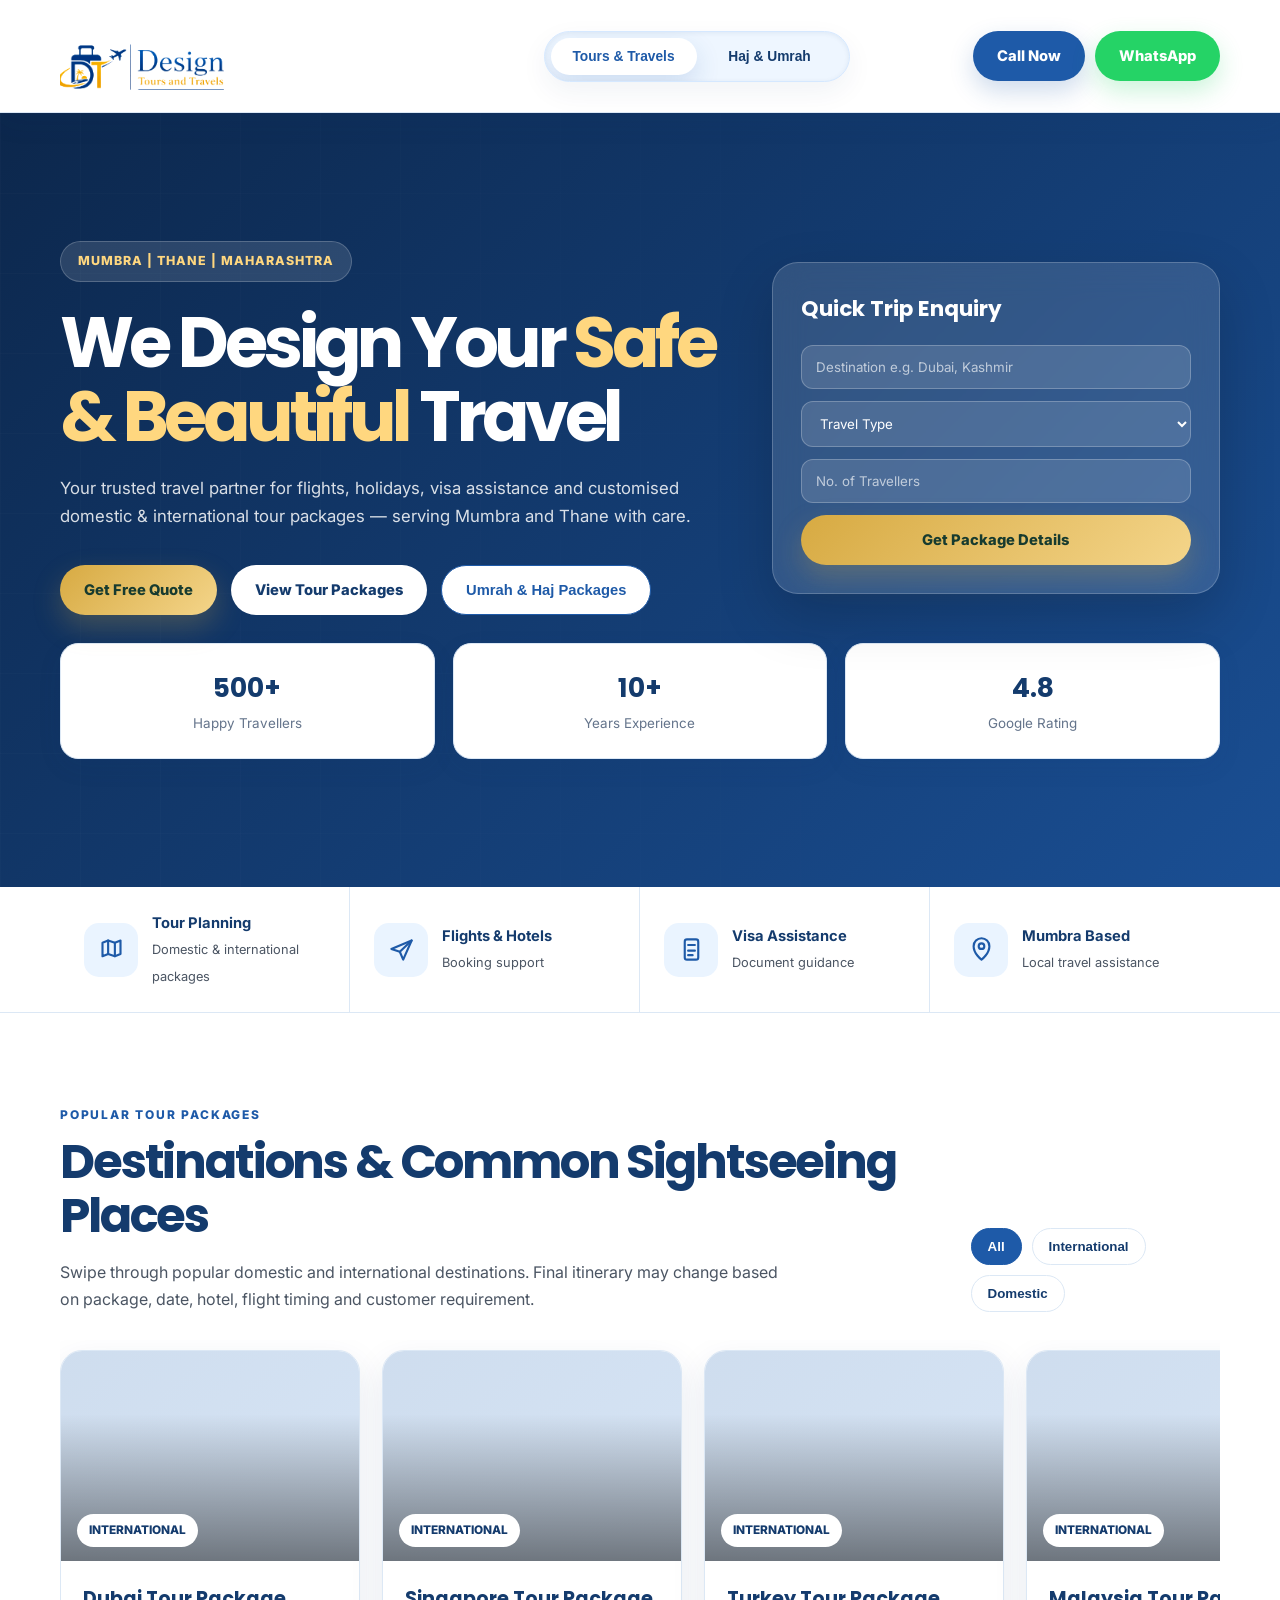
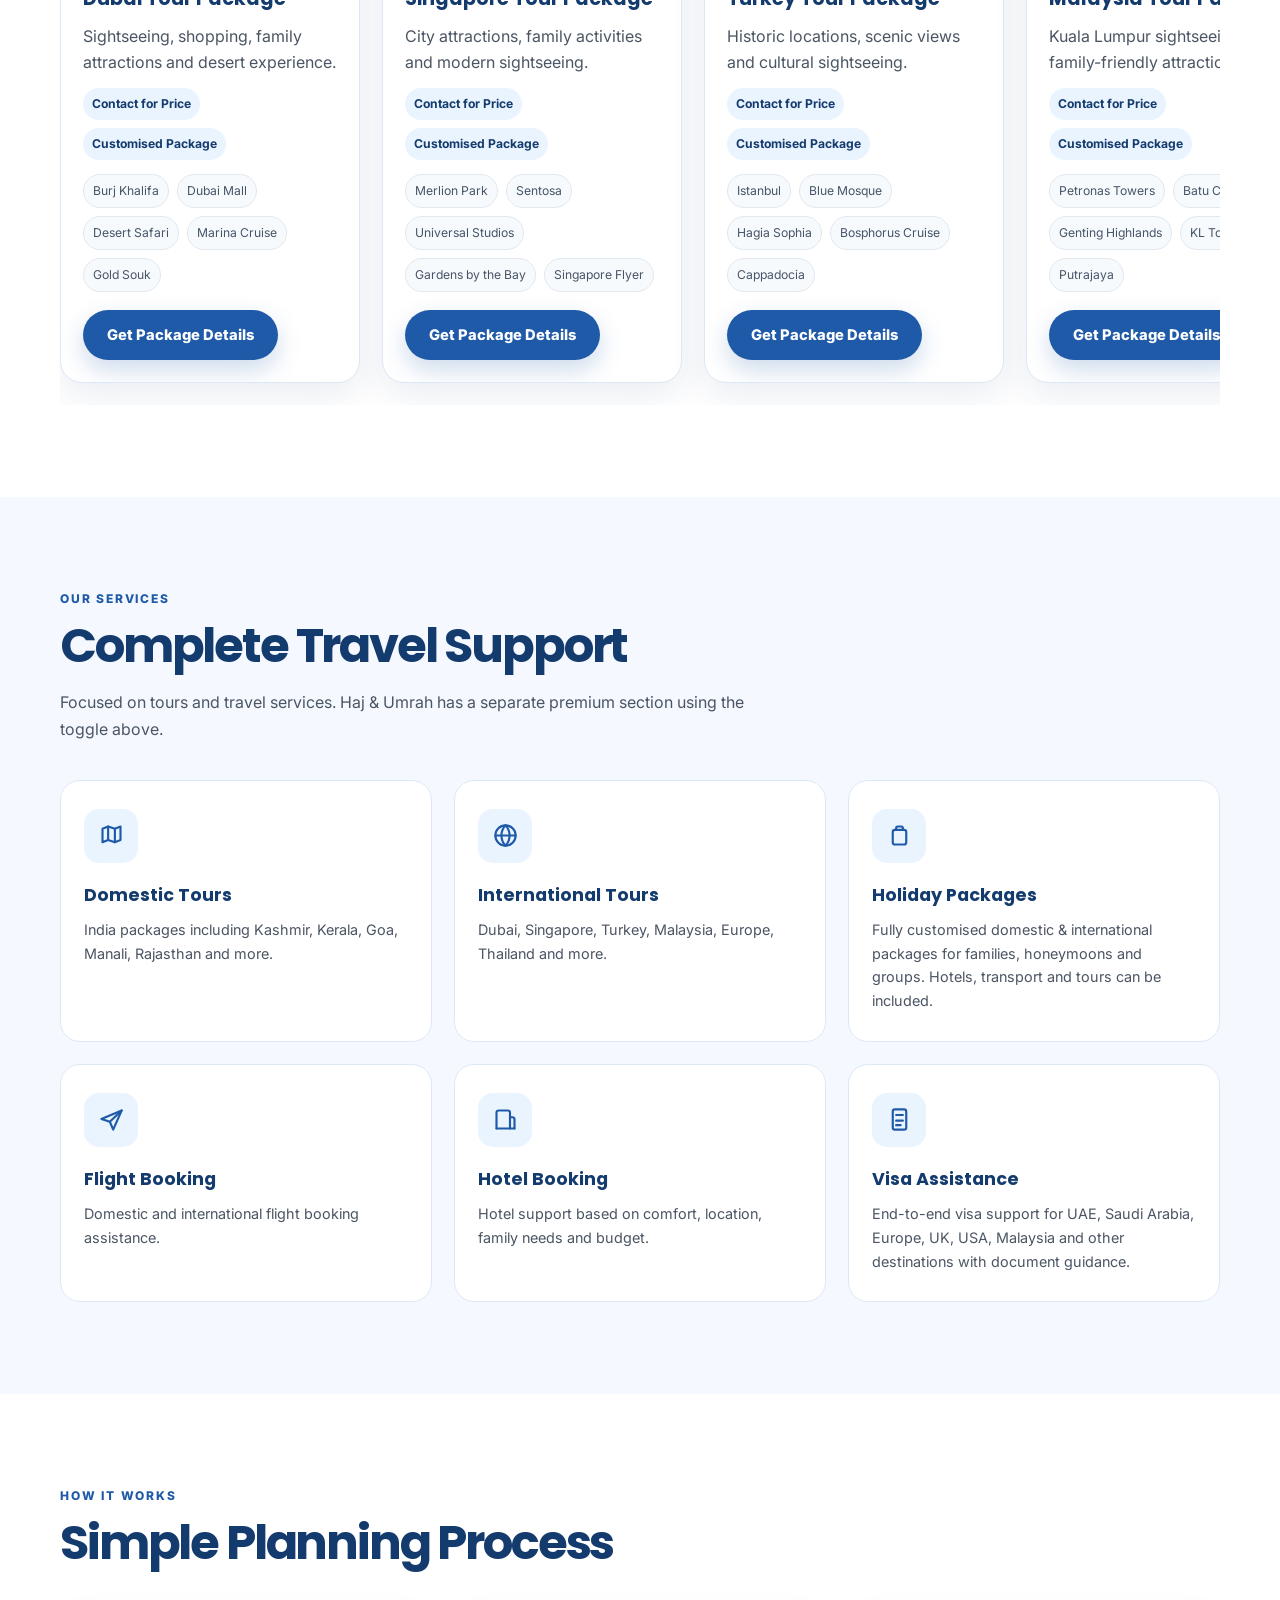
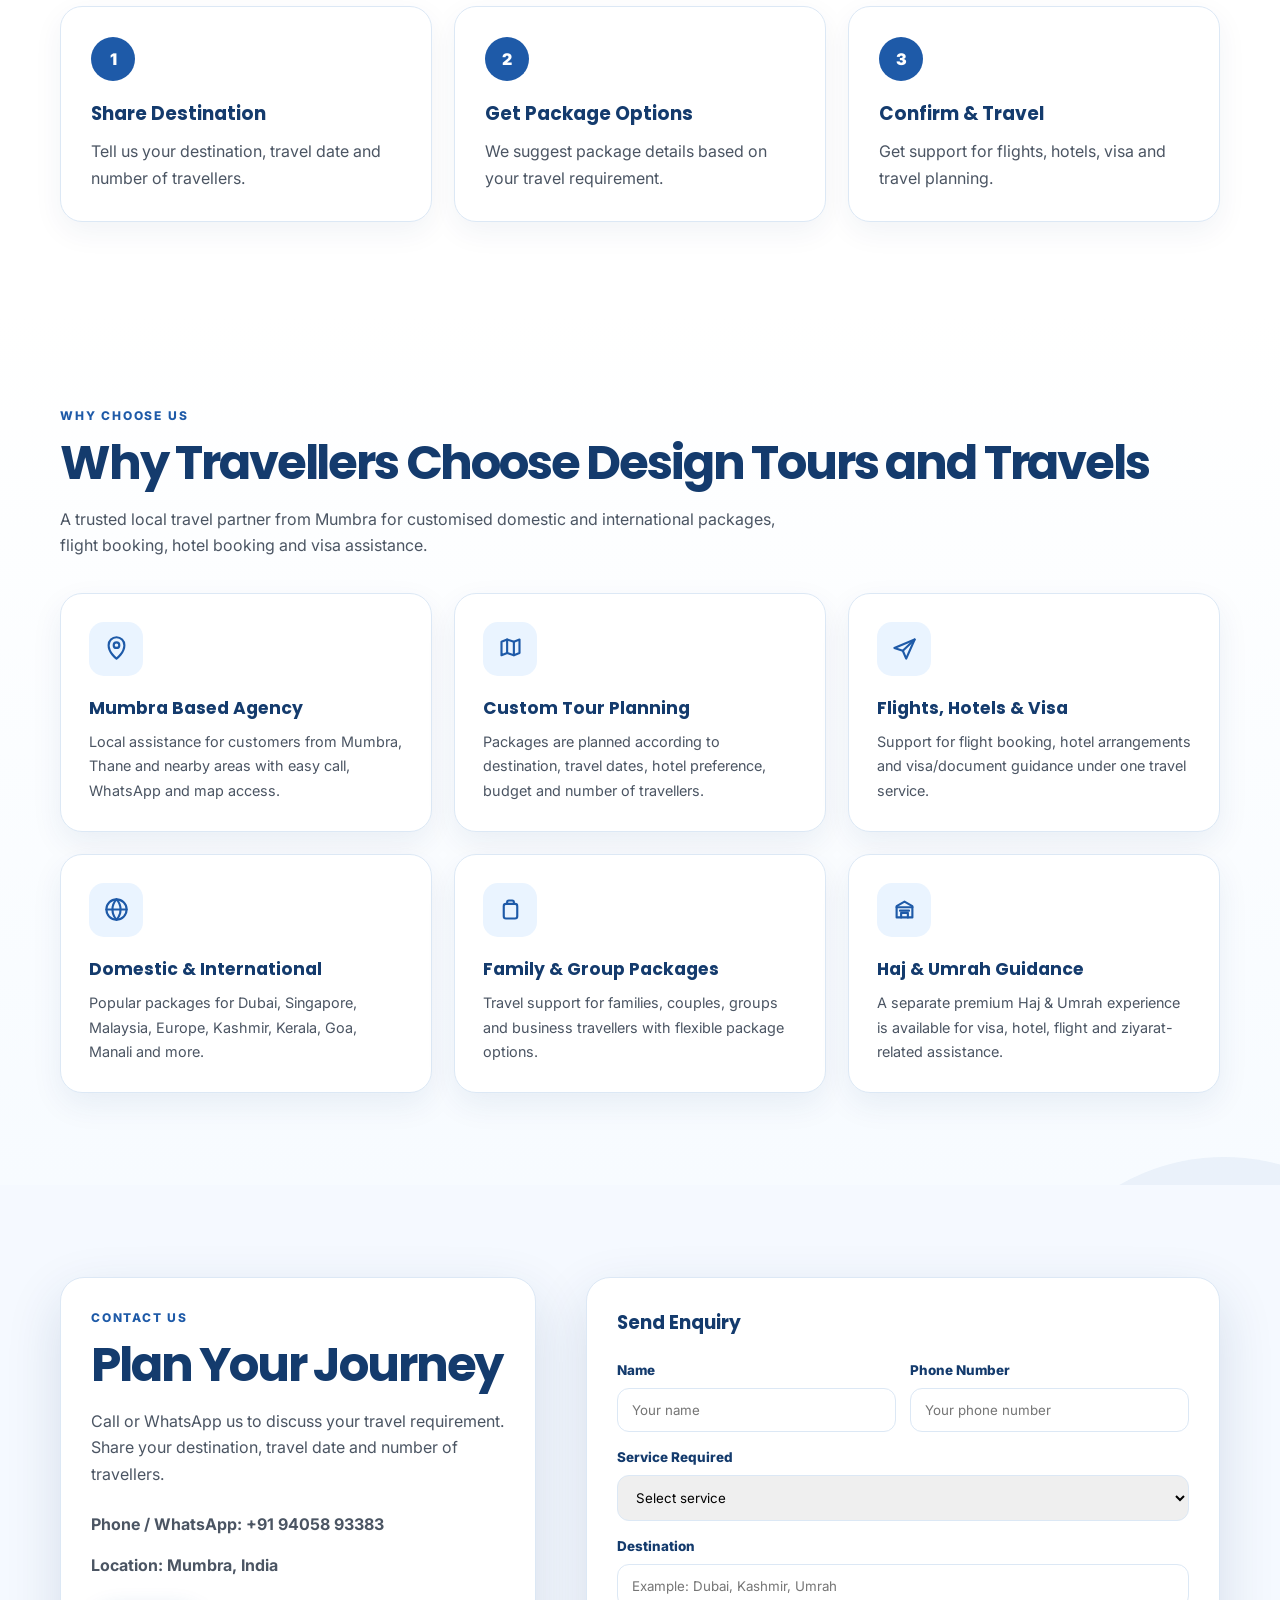
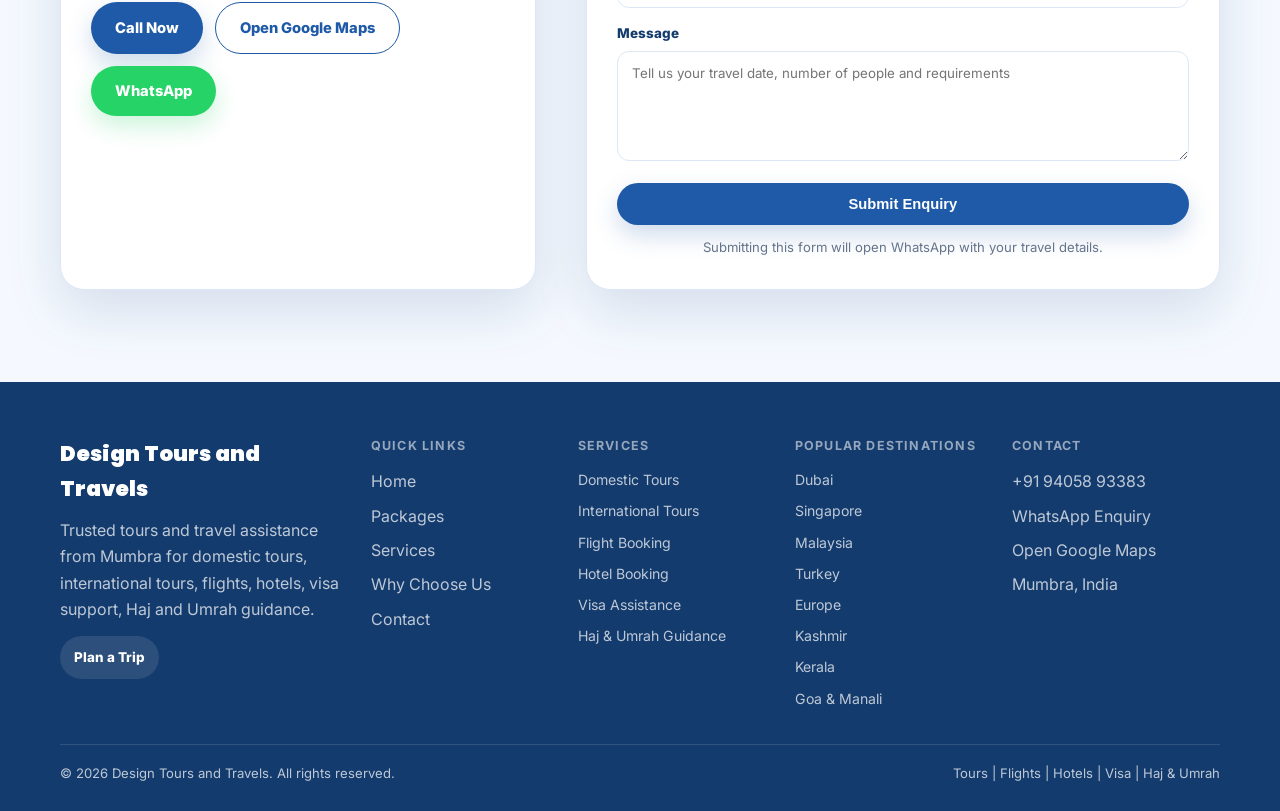
==== commit 38c96606: "Update index.html" ====
--- a/index.html
+++ b/index.html
@@ -1,304 +1,1028 @@
-<!doctype html>
+<!DOCTYPE html>
 <html lang="en">
 <head>
-  <meta charset="UTF-8" />
-  <meta name="viewport" content="width=device-width, initial-scale=1.0" />
-  <title>Design Tours and Travels | Tours, Packages, Haj & Umrah</title>
-  <meta name="description" content="Design Tours and Travels in Mumbra provides domestic tours, international packages, flight booking, hotel booking, visa assistance, and dedicated Haj & Umrah travel support." />
-
-  <link rel="preconnect" href="https://fonts.googleapis.com" />
-  <link rel="preconnect" href="https://fonts.gstatic.com" crossorigin />
- <link href="https://fonts.googleapis.com/css2?family=Amiri:wght@400;700&family=Manrope:wght@400;500;600;700;800&family=Poppins:wght@500;600;700;800&display=swap" rel="stylesheet">
-  <link rel="stylesheet" href="css/styles.css" />
+<meta charset="UTF-8" />
+<meta name="viewport" content="width=device-width, initial-scale=1.0" />
+<title>Design Tours and Travels | Tours, Packages, Haj & Umrah</title>
+<meta name="description" content="Design Tours and Travels in Mumbra provides domestic tours, international packages, flight booking, hotel booking, visa assistance, and dedicated Haj & Umrah travel support." />
+<link rel="preconnect" href="https://fonts.googleapis.com">
+<link rel="preconnect" href="https://fonts.gstatic.com" crossorigin>
+<link href="https://fonts.googleapis.com/css2?family=Inter:wght@400;500;600;700;800&family=Poppins:wght@500;600;700;800&family=Amiri:wght@400;700&display=swap" rel="stylesheet">
+<style>
+:root{
+  --blue:#1e5aa8;
+  --blue-dark:#143b6d;
+  --blue-soft:#eaf4ff;
+  --blue-bg:#f5f9ff;
+  --emerald:#06291d;
+  --emerald-2:#0b5a3c;
+  --emerald-soft:#e9f6ef;
+  --gold:#d7aa42;
+  --gold-2:#f4d58a;
+  --cream:#fffaf0;
+  --white:#fff;
+  --text:#4b5563;
+  --border:#dce8f5;
+  --shadow:0 20px 55px rgba(20,59,109,.14);
+  --font-heading:'Poppins',Arial,sans-serif;
+  --font-body:'Inter',Arial,sans-serif;
+  --font-arabic:'Amiri',serif;
+}
+*{margin:0;padding:0;box-sizing:border-box}
+html{scroll-behavior:smooth}
+body{font-family:var(--font-body);color:var(--text);background:var(--white);line-height:1.65;overflow-x:hidden}
+a{text-decoration:none;color:inherit} img{max-width:100%;display:block}.container{width:min(1160px,calc(100% - 32px));margin:0 auto}.section{padding:92px 0}.section-label{font-size:12px;letter-spacing:1.8px;text-transform:uppercase;font-weight:800;color:var(--blue);margin-bottom:10px}.section-title{font-family:var(--font-heading);font-size:clamp(2rem,4vw,3rem);line-height:1.13;letter-spacing:-.045em;color:var(--blue-dark);margin-bottom:16px}.section-sub{font-size:1rem;max-width:720px;color:var(--text)}.btn{display:inline-flex;align-items:center;justify-content:center;gap:9px;padding:13px 24px;border-radius:999px;font-weight:800;font-size:.92rem;transition:.25s ease;border:0;cursor:pointer;white-space:nowrap}.btn-primary{background:var(--blue);color:white;box-shadow:0 10px 24px rgba(30,90,168,.22)}.btn-primary:hover{background:var(--blue-dark);transform:translateY(-2px)}.btn-white{background:white;color:var(--blue-dark)}.btn-outline{border:1.5px solid var(--blue);color:var(--blue);background:white}.btn-outline:hover{background:var(--blue);color:white}.btn-wa{background:#25d366;color:#fff;box-shadow:0 10px 24px rgba(37,211,102,.24)}.btn-wa:hover{background:#1caf54;transform:translateY(-2px)}.btn-gold{background:linear-gradient(135deg,var(--gold),var(--gold-2));color:#173b2f;box-shadow:0 12px 28px rgba(215,170,66,.25)}.btn-emerald{background:var(--emerald-2);color:white}.btn-emerald:hover{background:var(--emerald)}
+
+/* loader */
+.loader{position:fixed;inset:0;z-index:9999;background:linear-gradient(135deg,#f8fbff,#eaf4ff 42%,#fff8e6);display:grid;place-items:center;transition:opacity .55s ease,visibility .55s ease}.loader.hide{opacity:0;visibility:hidden;pointer-events:none}.loader-card{text-align:center;position:relative}.loader-orbit{display:none}.loader-logo{width:320px;height:126px;border-radius:0;background:transparent;display:grid;place-items:center;box-shadow:none;overflow:visible;margin:0 auto}.loader-logo img{width:100%;height:100%;object-fit:contain;object-position:center;background:transparent}.loader-logo .dt-fallback{font-family:var(--font-heading);font-weight:800;font-size:2rem;color:var(--blue)}.plane-dot{position:absolute;top:-9px;left:50%;width:28px;height:28px;background:var(--blue);color:white;border-radius:50%;display:grid;place-items:center;font-size:13px;transform:translateX(-50%)}.loader-card h2{display:none}.loader-card p{display:none}.loader-line{width:240px;height:4px;background:#d9e8fa;border-radius:999px;margin:12px auto 0;overflow:hidden}.loader-line span{display:block;width:100%;height:100%;background:linear-gradient(90deg,var(--blue),var(--gold));transform-origin:left;animation:loaderLine 1.75s ease forwards}@keyframes loaderOrbit{to{transform:rotate(360deg)}}@keyframes loaderLine{from{transform:scaleX(0)}to{transform:scaleX(1)}}
+
+/* header */
+header{position:sticky;top:0;z-index:1000;background:rgba(255,255,255,.96);backdrop-filter:blur(14px);border-bottom:1px solid var(--border);box-shadow:0 8px 28px rgba(20,59,109,.07)}.header-inner{min-height:96px;display:flex;align-items:center;justify-content:space-between;gap:18px}.brand{display:flex;align-items:center;gap:8px;min-width:auto}.brand-logo{width:260px;height:82px;display:grid;place-items:center;overflow:visible;background:transparent;flex-shrink:0}.brand-logo img{width:100%;height:100%;object-fit:contain;object-position:left center;filter:none;background:transparent}.brand-logo .dt-fallback{width:60px;height:60px;border-radius:16px;background:linear-gradient(135deg,var(--blue),#78c6ff);display:grid;place-items:center;color:white;font-family:var(--font-heading);font-weight:800}.brand-text strong{display:none}.brand-text span{display:none}.mode-switch{display:flex;align-items:center;gap:6px;background:#eff6ff;border:1px solid #d5e8ff;border-radius:999px;padding:6px;box-shadow:inset 0 1px 4px rgba(20,59,109,.06)}.switch-btn{border:0;background:transparent;padding:11px 18px;border-radius:999px;font-weight:800;font-size:.86rem;color:var(--blue-dark);cursor:pointer;transition:.25s ease}.switch-btn.active.tours{background:white;color:var(--blue);box-shadow:0 8px 22px rgba(30,90,168,.13)}body.haj-mode .mode-switch{background:#eef8f1;border-color:#cdebd5}body.haj-mode .switch-btn.active.haj{background:linear-gradient(135deg,var(--emerald),var(--emerald-2));color:#fff;box-shadow:0 8px 22px rgba(6,68,55,.22)}.nav-actions{display:flex;align-items:center;gap:10px}.mobile-toggle{display:none;background:white;border:1px solid var(--border);border-radius:12px;width:44px;height:44px}.mobile-toggle span{display:block;width:23px;height:2px;background:var(--blue-dark);margin:5px auto;border-radius:10px}.mobile-menu{display:none;border-top:1px solid var(--border);padding:14px 0 18px}.mobile-menu a,.mobile-menu button{display:block;width:100%;text-align:left;background:transparent;border:0;color:var(--blue-dark);font-weight:800;padding:12px 4px;border-bottom:1px solid #eef2f7;font-family:var(--font-body)}.mobile-menu.hidden{display:none}
+
+/* page switch */
+.mode-panel{display:none;animation:panelIn .65s ease both}.mode-panel.active{display:block}@keyframes panelIn{from{opacity:0;transform:translateY(16px)}to{opacity:1;transform:none}}
+
+/* tours */
+.tours-hero{min-height:86vh;display:flex;align-items:center;color:white;position:relative;overflow:hidden;background:linear-gradient(135deg,rgba(12,39,76,.94),rgba(30,90,168,.82)),url('https://images.unsplash.com/photo-1469854523086-cc02fe5d8800?w=1800&q=80&auto=format&fit=crop') center/cover no-repeat}.tours-hero:before{content:'';position:absolute;inset:0;background-image:linear-gradient(rgba(255,255,255,.06) 1px,transparent 1px),linear-gradient(90deg,rgba(255,255,255,.06) 1px,transparent 1px);background-size:60px 60px;mask-image:linear-gradient(90deg,#000,transparent 85%);opacity:.55}.flight-path{position:absolute;right:7%;top:22%;width:310px;height:170px;border-top:2px dashed rgba(255,255,255,.28);border-radius:50%;transform:rotate(-18deg);animation:floatPath 6s ease-in-out infinite}.flight-path span{position:absolute;right:10px;top:-18px;background:white;color:var(--blue);width:38px;height:38px;border-radius:50%;display:grid;place-items:center;box-shadow:0 15px 30px rgba(0,0,0,.18);animation:planeMove 5s ease-in-out infinite}@keyframes floatPath{50%{transform:rotate(-11deg) translateY(12px)}}@keyframes planeMove{50%{right:240px;top:24px;transform:rotate(-25deg)}}.hero-grid{position:relative;z-index:2;display:grid;grid-template-columns:1.1fr .75fr;gap:54px;align-items:center}.hero-badge{display:inline-flex;align-items:center;gap:9px;background:rgba(255,255,255,.12);border:1px solid rgba(255,255,255,.2);padding:9px 17px;border-radius:999px;color:#ffd77f;font-weight:800;letter-spacing:1px;text-transform:uppercase;font-size:.78rem;margin-bottom:24px}.tours-hero h1{font-family:var(--font-heading);font-size:clamp(2.5rem,5.5vw,4.7rem);line-height:1.06;letter-spacing:-.065em;margin-bottom:20px}.tours-hero h1 span{color:#ffd77f}.tours-hero p{max-width:650px;color:rgba(255,255,255,.84);font-size:1.05rem;margin-bottom:34px}.hero-buttons{display:flex;gap:14px;flex-wrap:wrap}.hero-mini-card{background:rgba(255,255,255,.13);border:1px solid rgba(255,255,255,.20);backdrop-filter:blur(16px);border-radius:26px;padding:28px;box-shadow:0 28px 70px rgba(0,0,0,.22);animation:cardFloat 5s ease-in-out infinite}.hero-mini-card h3{font-family:var(--font-heading);font-size:1.35rem;color:white;margin-bottom:18px}.trip-row{display:grid;gap:12px}.trip-row input,.trip-row select{width:100%;border:1px solid rgba(255,255,255,.24);background:rgba(255,255,255,.13);color:white;border-radius:12px;padding:13px 14px;outline:none}.trip-row input::placeholder{color:rgba(255,255,255,.65)}.trip-row select option{color:#111}@keyframes cardFloat{50%{transform:translateY(-12px)}}.stat-row{display:grid;grid-template-columns:repeat(4,1fr);gap:18px;margin-top:28px}.stat{background:white;border:1px solid var(--border);border-radius:18px;padding:22px;text-align:center;box-shadow:0 8px 26px rgba(20,59,109,.07)}.stat strong{display:block;font-family:var(--font-heading);font-size:1.65rem;color:var(--blue-dark)}.stat span{font-size:.84rem;color:#64748b}.trust{background:white;border-bottom:1px solid var(--border)}.trust-grid{display:grid;grid-template-columns:repeat(4,1fr)}.trust-item{display:flex;align-items:center;gap:14px;padding:24px;border-right:1px solid var(--border)}.trust-item:last-child{border-right:0}.icon-box{width:54px;height:54px;border-radius:15px;background:var(--blue-soft);display:grid;place-items:center;flex-shrink:0}.icon-box svg{width:27px;height:27px;stroke:var(--blue);fill:none;stroke-width:1.9;stroke-linecap:round;stroke-linejoin:round}.trust-item strong{display:block;color:var(--blue-dark);font-size:.92rem}.trust-item span{font-size:.8rem}.services{background:var(--blue-bg)}.services-grid{display:grid;grid-template-columns:repeat(3,1fr);gap:22px;margin-top:38px}.service-card{background:white;border:1px solid var(--border);border-radius:20px;padding:28px 23px;transition:.28s ease}.service-card:hover{transform:translateY(-8px);box-shadow:var(--shadow)}.service-card h3{font-family:var(--font-heading);color:var(--blue-dark);font-size:1.1rem;margin:18px 0 8px}.service-card p{font-size:.9rem}.packages{background:white}.packages-head{display:flex;justify-content:space-between;align-items:flex-end;gap:24px;margin-bottom:28px}.filter-row{display:flex;gap:10px;flex-wrap:wrap}.filter-btn{border:1px solid var(--border);background:white;color:var(--blue-dark);border-radius:999px;padding:10px 16px;font-weight:800;cursor:pointer}.filter-btn.active{background:var(--blue);color:white;border-color:var(--blue)}.package-slider{display:grid;grid-auto-flow:column;grid-auto-columns:minmax(300px,360px);gap:22px;overflow-x:auto;scroll-snap-type:x mandatory;padding:10px 2px 22px}.package-slider::-webkit-scrollbar{height:8px}.package-slider::-webkit-scrollbar-thumb{background:#c8d9ee;border-radius:99px}.package-card{scroll-snap-align:start;background:white;border:1px solid var(--border);border-radius:22px;overflow:hidden;box-shadow:0 12px 35px rgba(20,59,109,.09);transition:.25s ease}.package-card:hover{transform:translateY(-7px)}.package-img{height:210px;background-size:cover;background-position:center;position:relative}.package-img:after{content:'';position:absolute;inset:0;background:linear-gradient(180deg,transparent 30%,rgba(0,0,0,.48))}.pkg-badge{position:absolute;left:16px;bottom:14px;z-index:1;background:white;color:var(--blue-dark);border-radius:99px;padding:7px 12px;font-size:.74rem;font-weight:800;text-transform:uppercase}.package-body{padding:22px}.package-body h3{font-family:var(--font-heading);color:var(--blue-dark);font-size:1.2rem;margin-bottom:8px}.meta{display:flex;gap:8px;flex-wrap:wrap;margin:12px 0}.meta span{background:var(--blue-soft);color:var(--blue-dark);font-weight:700;font-size:.76rem;border-radius:99px;padding:6px 9px}.places{display:flex;gap:8px;flex-wrap:wrap;margin:14px 0 18px}.places span{font-size:.76rem;background:#f7fafc;border:1px solid #e2e8f0;border-radius:99px;padding:6px 9px;color:#475569}.how-grid{display:grid;grid-template-columns:repeat(3,1fr);gap:22px;margin-top:36px}.step-card{background:white;border:1px solid var(--border);border-radius:22px;padding:30px;box-shadow:0 10px 30px rgba(20,59,109,.06)}.step-no{width:44px;height:44px;border-radius:50%;display:grid;place-items:center;background:var(--blue);color:white;font-weight:900;margin-bottom:18px}.step-card h3{font-family:var(--font-heading);color:var(--blue-dark);margin-bottom:8px}
+
+
+.why-section{background:linear-gradient(180deg,#ffffff 0%,#f7fbff 100%);position:relative;overflow:hidden}.why-section:before{content:'';position:absolute;inset:auto -12% -45% auto;width:420px;height:420px;border-radius:50%;background:rgba(30,90,168,.06)}.why-grid{display:grid;grid-template-columns:repeat(3,1fr);gap:22px;margin-top:34px}.why-card{background:white;border:1px solid var(--border);border-radius:22px;padding:28px;box-shadow:0 12px 32px rgba(20,59,109,.07);transition:.25s ease}.why-card:hover{transform:translateY(-6px);box-shadow:var(--shadow)}.why-card .icon-box{margin-bottom:18px}.why-card h3{font-family:var(--font-heading);color:var(--blue-dark);font-size:1.08rem;margin-bottom:8px}.why-card p{font-size:.9rem;line-height:1.68}.form-hint{font-size:.82rem;color:#64748b;margin-top:12px;text-align:center}.footer-desc{max-width:320px}.footer-service-list li,.footer-destination-list li{font-size:.88rem;color:rgba(255,255,255,.72)}footer .footer-cta{display:inline-flex;margin-top:14px;padding:10px 14px;border-radius:999px;background:rgba(255,255,255,.1);color:white;font-weight:800;font-size:.84rem}.package-img{background-color:#dbeafe}.package-img:before{content:'';position:absolute;inset:0;background:linear-gradient(135deg,rgba(30,90,168,.16),rgba(215,170,66,.12));opacity:.35}
+
+/* haj mode */
+.haj-shell{min-height:calc(100vh - 90px);background:linear-gradient(135deg,#f7fff7 0%,#effaf2 32%,#fff8e7 100%);position:relative;overflow:hidden}.haj-hero{position:relative;min-height:86vh;display:flex;align-items:center;color:white;overflow:hidden;background:linear-gradient(135deg,rgba(6,68,55,.86),rgba(10,96,77,.78)),url('https://images.unsplash.com/photo-1600730422022-6c640fb7182f?w=1800&q=80&auto=format&fit=crop') center/cover no-repeat}.haj-hero:before{content:'';position:absolute;inset:0;background-image:radial-gradient(circle at 1px 1px,rgba(255,255,255,.17) 1px,transparent 0);background-size:34px 34px;opacity:.25;animation:patternMove 20s linear infinite}.haj-hero:after{content:'لَبَّيْكَ اللَّهُمَّ لَبَّيْك';position:absolute;right:-40px;top:12%;font-family:var(--font-arabic);font-size:clamp(4.8rem,12vw,11rem);color:rgba(244,213,138,.16);white-space:nowrap;animation:calligraphyFloat 7s ease-in-out infinite}.lantern{position:absolute;width:54px;height:78px;border:2px solid rgba(244,213,138,.55);border-radius:24px 24px 16px 16px;opacity:.75}.lantern:before{content:'';position:absolute;left:50%;top:-34px;width:1px;height:34px;background:rgba(244,213,138,.55)}.lantern:after{content:'';position:absolute;left:50%;top:24px;transform:translateX(-50%);width:20px;height:20px;border-radius:50%;background:rgba(244,213,138,.22);box-shadow:0 0 25px rgba(244,213,138,.55)}.lantern.one{right:10%;top:16%;animation:lanternFloat 5.8s ease-in-out infinite}.lantern.two{left:8%;bottom:18%;transform:scale(.75);animation:lanternFloat 6.5s ease-in-out infinite reverse}.kaaba-mark{position:absolute;right:8%;bottom:4%;width:290px;height:250px;background:rgba(0,0,0,.22);border-radius:18px 18px 8px 8px;opacity:.22;filter:blur(.2px)}.kaaba-mark:before{content:'';position:absolute;left:0;right:0;top:48px;height:42px;background:rgba(244,213,138,.35)}.haj-content{position:relative;z-index:2;max-width:760px;padding:88px 0}.haj-badge{display:inline-flex;align-items:center;gap:10px;background:rgba(255,255,255,.12);border:1px solid rgba(244,213,138,.35);color:var(--gold-2);padding:10px 18px;border-radius:999px;font-weight:900;text-transform:uppercase;letter-spacing:1.1px;font-size:.78rem;margin-bottom:24px}.arabic-line{font-family:var(--font-arabic);font-size:clamp(2.4rem,6vw,5rem);color:var(--gold-2);line-height:1.25;margin-bottom:8px;text-shadow:0 12px 45px rgba(244,213,138,.24);animation:goldPulse 4s ease-in-out infinite}.haj-content h1{font-family:var(--font-heading);font-size:clamp(2.5rem,5.5vw,4.7rem);letter-spacing:-.065em;line-height:1.08;margin-bottom:18px}.haj-content p{max-width:660px;color:rgba(255,255,255,.84);font-size:1.05rem;margin-bottom:32px}.haj-buttons{display:flex;gap:14px;flex-wrap:wrap}.haj-section{padding:92px 0;background:linear-gradient(180deg,#f7fff7,#fff)}.haj-section .section-label{color:var(--emerald-2)}.haj-section .section-title{color:var(--emerald)}.haj-grid{display:grid;grid-template-columns:repeat(3,1fr);gap:22px;margin-top:38px}.haj-card{background:white;border:1px solid #d8ecd9;border-radius:24px;padding:28px;box-shadow:0 12px 34px rgba(6,68,55,.08);position:relative;overflow:hidden;transition:.28s ease}.haj-card:before{content:'';position:absolute;top:0;left:-70%;width:45%;height:100%;background:linear-gradient(90deg,transparent,rgba(244,213,138,.20),transparent);transform:skewX(-20deg)}.haj-card:hover{transform:translateY(-8px);box-shadow:0 20px 55px rgba(6,68,55,.14)}.haj-card:hover:before{animation:shine .8s ease}.haj-icon{width:54px;height:54px;border-radius:16px;background:#edf8ef;display:grid;place-items:center;margin-bottom:18px}.haj-icon svg{width:28px;height:28px;stroke:var(--emerald-2);fill:none;stroke-width:1.9;stroke-linecap:round;stroke-linejoin:round}.haj-card h3{font-family:var(--font-heading);color:var(--emerald);font-size:1.15rem;margin-bottom:8px}.haj-card p{font-size:.9rem}.haj-price{display:inline-flex;margin-top:14px;background:#fff7df;color:#705000;border:1px solid #f0dc9e;border-radius:999px;padding:7px 10px;font-weight:900;font-size:.78rem}.doc-list{display:grid;grid-template-columns:repeat(2,1fr);gap:14px;margin-top:32px}.doc-item{background:white;border:1px solid #d8ecd9;border-radius:16px;padding:18px;font-weight:800;color:var(--emerald)}.islamic-cta{background:linear-gradient(135deg,var(--emerald),#0b604d);color:white;position:relative;overflow:hidden}.islamic-cta:before{content:'لَبَّيْكَ اللَّهُمَّ لَبَّيْك';position:absolute;left:4%;top:8%;font-family:var(--font-arabic);font-size:7rem;color:rgba(244,213,138,.12)}.islamic-cta .section-title,.islamic-cta .section-label{color:white}.islamic-cta .section-sub{color:rgba(255,255,255,.78)}@keyframes patternMove{to{background-position:140px 70px}}@keyframes calligraphyFloat{50%{transform:translateY(18px) translateX(-20px);opacity:.24}}@keyframes lanternFloat{50%{transform:translateY(-22px)}}@keyframes goldPulse{50%{text-shadow:0 0 42px rgba(244,213,138,.55)}}@keyframes shine{to{left:130%}}
+
+
+/* ── HAJ PREMIUM STRUCTURE POLISH ── */
+.section-centered{text-align:center;max-width:820px;margin:0 auto}.section-centered .section-sub{margin-left:auto;margin-right:auto}
+.included-grid{display:grid;grid-template-columns:repeat(4,1fr);gap:20px;margin-top:34px}
+.included-card{background:white;border:1px solid #d8ecd9;border-radius:24px;padding:28px;box-shadow:0 14px 38px rgba(6,68,55,.08);transition:.28s ease;position:relative;overflow:hidden}
+.included-card:hover{transform:translateY(-7px);box-shadow:0 22px 58px rgba(6,68,55,.14)}
+.included-card h3{font-family:var(--font-heading);color:var(--emerald);font-size:1.05rem;margin:16px 0 8px}
+.included-card p{font-size:.88rem;color:#52655d;line-height:1.65}
+.guide-panel{background:linear-gradient(135deg,#06291d,#0b5a3c);color:white;position:relative;overflow:hidden}
+.guide-panel:before{content:'لَبَّيْكَ اللَّهُمَّ لَبَّيْك';position:absolute;right:-20px;top:12px;font-family:var(--font-arabic);font-size:clamp(3.8rem,9vw,8rem);color:rgba(244,213,138,.09);white-space:nowrap;pointer-events:none}
+.guide-panel .section-title,.guide-panel .section-label{color:white}.guide-panel .section-sub{color:rgba(255,255,255,.72)}
+.guide-card{background:rgba(255,255,255,.08);border:1px solid rgba(244,213,138,.22);box-shadow:0 24px 70px rgba(0,0,0,.16);backdrop-filter:blur(10px)}
+.guide-card h3{font-family:var(--font-heading);color:white;font-size:1.18rem;margin:16px 0 8px}.guide-card p{color:rgba(255,255,255,.72)}
+.documents-panel{background:#f8fff8}
+.plan-panel{background:#fffaf0}
+.haj-timeline{display:grid;grid-template-columns:repeat(4,1fr);gap:20px;margin-top:34px}
+.timeline-step{background:white;border:1px solid #eadcae;border-radius:24px;padding:28px;box-shadow:0 14px 38px rgba(6,68,55,.08);position:relative;overflow:hidden}
+.timeline-step:before{content:'';position:absolute;left:0;top:0;bottom:0;width:4px;background:linear-gradient(var(--gold),#0b5a3c)}
+.timeline-step span{display:inline-grid;place-items:center;width:42px;height:42px;border-radius:50%;background:#0b5a3c;color:#f4d58a;font-weight:900;margin-bottom:16px}
+.timeline-step h3{font-family:var(--font-heading);color:var(--emerald);font-size:1.05rem;margin-bottom:8px}
+.timeline-step p{font-size:.88rem;color:#52655d}
+@media(max-width:980px){.included-grid,.haj-timeline{grid-template-columns:repeat(2,1fr)}}
+@media(max-width:640px){.included-grid,.haj-timeline{grid-template-columns:1fr}.guide-panel:before{right:-70px;font-size:4.4rem;opacity:.65}.section-centered{text-align:left}.section-centered .section-sub{margin-left:0}}
+
+/* contact footer */
+.contact{background:var(--blue-bg)}body.haj-mode .contact{background:#f3fbf4}.contact-grid{display:grid;grid-template-columns:.9fr 1.2fr;gap:50px}.contact-box,form{background:white;border:1px solid var(--border);border-radius:24px;padding:30px;box-shadow:var(--shadow)}body.haj-mode .contact-box,body.haj-mode form{border-color:#d8ecd9}form h3{font-family:var(--font-heading);color:var(--blue-dark);margin-bottom:20px}body.haj-mode form h3{color:var(--emerald)}.form-row{display:grid;grid-template-columns:1fr 1fr;gap:14px}.form-group{margin-bottom:14px}label{display:block;font-weight:800;color:var(--blue-dark);font-size:.84rem;margin-bottom:7px}input,select,textarea{width:100%;border:1px solid var(--border);border-radius:12px;padding:13px 14px;font-family:var(--font-body);outline:none}textarea{min-height:110px;resize:vertical}.success-msg{display:none;margin-top:14px;padding:13px;border-radius:12px;background:#eaf8ed;color:#206b36;font-weight:800;text-align:center}footer{background:var(--blue-dark);color:rgba(255,255,255,.72);padding:54px 0 26px}body.haj-mode footer{background:#073a30}.footer-grid{display:grid;grid-template-columns:1.35fr .85fr .9fr .9fr 1fr;gap:30px;margin-bottom:34px}.footer-brand{font-family:var(--font-heading);font-size:1.35rem;font-weight:900;color:white;margin-bottom:10px}footer h4{color:rgba(255,255,255,.55);text-transform:uppercase;letter-spacing:1.2px;font-size:.78rem;margin-bottom:12px}footer ul{list-style:none;display:grid;gap:8px}footer a{color:rgba(255,255,255,.72)}.footer-bottom{border-top:1px solid rgba(255,255,255,.12);padding-top:18px;display:flex;justify-content:space-between;gap:16px;font-size:.82rem}.bottom-cta{display:none}.reveal{opacity:0;transform:translateY(28px);transition:.75s ease}.reveal.visible{opacity:1;transform:none}
+
+@media(max-width:980px){nav{display:none}.mobile-toggle{display:block}.mobile-menu{display:block}.nav-actions .btn-primary{display:none}.hero-grid,.contact-grid{grid-template-columns:1fr}.hero-mini-card{max-width:520px}.trust-grid,.services-grid,.haj-grid,.how-grid{grid-template-columns:repeat(2,1fr)}.packages-head{align-items:flex-start;flex-direction:column}.footer-grid{grid-template-columns:1fr 1fr}.haj-hero:after{font-size:6rem;right:-90px}}
+@media(max-width:640px){.container{width:min(100% - 24px,1160px)}.section{padding:66px 0}.header-inner{min-height:78px}.brand-logo{width:150px;height:58px}.brand-text{display:none}.brand-text strong{font-size:.92rem}.brand-text span{display:none}.mode-switch{order:3;width:100%;justify-content:center;margin-bottom:10px}.header-inner{flex-wrap:wrap}.nav-actions{margin-left:auto}.switch-btn{padding:9px 12px;font-size:.78rem}.tours-hero,.haj-hero{min-height:auto}.hero-content,.haj-content{padding:72px 0}.tours-hero h1,.haj-content h1{font-size:2.25rem}.arabic-line{font-size:2.55rem}.hero-buttons .btn,.haj-buttons .btn{width:100%}.hero-mini-card{display:none}.trust-grid,.services-grid,.haj-grid,.how-grid,.doc-list,.form-row,.footer-grid{grid-template-columns:1fr}.trust-item{border-right:0;border-bottom:1px solid var(--border)}.package-slider{grid-auto-columns:minmax(275px,88vw)}.contact-box,form{padding:22px}.footer-bottom{flex-direction:column;text-align:center}.bottom-cta{position:fixed;left:0;right:0;bottom:0;z-index:1000;display:grid;grid-template-columns:repeat(3,1fr);background:white;border-top:1px solid var(--border);box-shadow:0 -10px 25px rgba(20,59,109,.1)}.bottom-cta a{padding:12px 8px;text-align:center;font-size:.78rem;font-weight:900;color:var(--blue-dark)}body{padding-bottom:48px}.loader-orbit{width:145px;height:145px}.loader-logo{width:96px;height:96px}.loader-line{width:200px}}
+
+
+/* ── Refined premium overrides based on reference video ── */
+.loader{background:linear-gradient(135deg,#ffffff 0%,#f6fbff 55%,#fff7df 100%)}
+.loader-card{animation:loaderFadeUp .7s ease both}.loader-orbit{width:158px;height:158px;border:none;animation:none;margin-bottom:14px}.loader-orbit:before{content:'';position:absolute;inset:0;border-radius:50%;border:1px solid rgba(30,90,168,.14);border-top-color:var(--gold);border-right-color:rgba(215,170,66,.55);animation:cleanSpin 1.2s cubic-bezier(.6,.1,.25,1) infinite}.plane-dot{display:none}.loader-logo{width:210px;height:112px;border-radius:26px;animation:logoSoftPop .9s ease both;box-shadow:0 18px 45px rgba(20,59,109,.16)}.loader-line{height:3px;width:220px;background:#e7eef8}.loader-line span{animation:loaderLine 1.55s cubic-bezier(.4,0,.2,1) forwards}.loader-card p{letter-spacing:.12em;text-transform:uppercase;font-size:.74rem;color:#64748b}@keyframes cleanSpin{to{transform:rotate(360deg)}}@keyframes logoSoftPop{from{opacity:0;transform:scale(.94)}to{opacity:1;transform:scale(1)}}@keyframes loaderFadeUp{from{opacity:0;transform:translateY(12px)}to{opacity:1;transform:none}}
+.tours-hero{background:linear-gradient(135deg,rgba(8,29,63,.94),rgba(22,58,111,.90)),url('https://images.unsplash.com/photo-1469854523086-cc02fe5d8800?w=1800&q=80&auto=format&fit=crop') center/cover no-repeat}.tours-hero:before{opacity:.28;background-size:80px 80px}.flight-path{display:none}.hero-mini-card{animation:none;box-shadow:0 22px 55px rgba(0,0,0,.18)}.hero-content.reveal.visible{animation:heroContentIn .85s ease both}.hero-mini-card.reveal.visible{animation:softCardIn .95s ease both}.stat-row.reveal.visible .stat{animation:softCardIn .7s ease both}.stat-row.reveal.visible .stat:nth-child(2){animation-delay:.08s}.stat-row.reveal.visible .stat:nth-child(3){animation-delay:.16s}.stat-row.reveal.visible .stat:nth-child(4){animation-delay:.24s}@keyframes heroContentIn{from{opacity:0;transform:translateY(20px)}to{opacity:1;transform:none}}@keyframes softCardIn{from{opacity:0;transform:translateY(18px)}to{opacity:1;transform:none}}
+body.haj-mode header{background:#fff;border-bottom-color:#d9eadf}.haj-shell{background:#041b12}.haj-hero{background:linear-gradient(135deg,rgba(3,30,20,.93),rgba(5,69,42,.91)),url('https://images.unsplash.com/photo-1600730422022-6c640fb7182f?w=1800&q=80&auto=format&fit=crop') center/cover no-repeat}.haj-hero:before{opacity:.20;background-size:42px 42px}.haj-hero:after{color:rgba(244,213,138,.20);right:-25px;top:10%;animation:calligraphyDrift 9s ease-in-out infinite}.haj-content{max-width:760px}.haj-badge{background:rgba(255,255,255,.10);border-color:rgba(215,170,66,.45)}.arabic-line{font-size:clamp(3.1rem,7.5vw,6.2rem);text-shadow:0 0 34px rgba(215,170,66,.25);animation:calligraphyGlow 5s ease-in-out infinite}.haj-content h1{font-family:Georgia,'Times New Roman',serif;font-weight:700;letter-spacing:-.05em;color:#fff}.haj-content p{font-size:1.08rem;line-height:1.85;color:rgba(255,255,255,.76)}.lantern{border-color:rgba(215,170,66,.58);animation-duration:8s}.kaaba-mark{right:15%;bottom:-14px;width:430px;height:310px;background:rgba(255,255,255,.09);opacity:.55;border-radius:16px 16px 4px 4px}.kaaba-mark:before{top:72px;height:48px;background:rgba(215,170,66,.26)}.kaaba-mark:after{content:'';position:absolute;left:50%;bottom:0;transform:translateX(-50%);width:72px;height:130px;background:rgba(5,45,30,.55);border-radius:10px 10px 0 0}.scroll-cue{margin-top:56px;color:rgba(255,255,255,.42);letter-spacing:.45em;font-size:.72rem}.scroll-cue span{display:block;font-size:1.35rem;letter-spacing:0;margin-top:6px;animation:scrollBounce 1.6s ease-in-out infinite}.haj-section{background:#041b12;color:rgba(255,255,255,.76);border-top:1px solid rgba(215,170,66,.18)}.haj-section .section-label{color:var(--gold);letter-spacing:.42em}.haj-section .section-title{font-family:Georgia,'Times New Roman',serif;color:#fff;letter-spacing:-.04em}.haj-section .section-sub{color:rgba(255,255,255,.64)}.haj-grid.package-style{grid-template-columns:repeat(3,1fr)}.haj-card,.guide-card{background:rgba(255,255,255,.055);border:1px solid rgba(215,170,66,.22);box-shadow:0 18px 50px rgba(0,0,0,.20);color:rgba(255,255,255,.76)}.haj-card h3,.guide-card h3{font-family:Georgia,'Times New Roman',serif;color:#fff;font-size:1.55rem}.haj-card p,.guide-card p{color:rgba(255,255,255,.62)}.haj-icon{background:rgba(215,170,66,.10);font-size:2rem}.haj-price{background:transparent;border:0;color:#f4d58a;font-size:.95rem;padding:7px 0}.mini-list{margin:16px 0 20px;padding-left:18px;color:rgba(255,255,255,.68);font-size:.86rem}.mini-list li{margin:5px 0}.guide-grid{display:grid;grid-template-columns:repeat(2,1fr);gap:24px;margin-top:34px}.guide-card{border-radius:24px;padding:34px}.guide-card:nth-child(3){grid-column:1/-1}.guide-emoji{font-size:2rem;margin-bottom:18px}.guide-card ol{margin-top:20px;list-style:none;counter-reset:item}.guide-card li{counter-increment:item;margin:13px 0;padding-left:48px;position:relative;color:rgba(255,255,255,.70)}.guide-card li:before{content:counter(item);position:absolute;left:0;top:-3px;width:30px;height:30px;border-radius:50%;background:var(--gold);color:#082116;display:grid;place-items:center;font-weight:900}.islamic-cta{background:#041b12;border-top:1px solid rgba(215,170,66,.18)}.islamic-cta:before{color:rgba(215,170,66,.10)}@keyframes calligraphyDrift{50%{transform:translateY(16px) translateX(-16px);opacity:.92}}@keyframes calligraphyGlow{50%{text-shadow:0 0 48px rgba(215,170,66,.48)}}@keyframes scrollBounce{50%{transform:translateY(8px)}}
+@media(max-width:640px){.haj-hero{background-position:center}.kaaba-mark{width:290px;height:235px;right:-42px;bottom:22px;opacity:.42}.scroll-cue{margin-top:40px}.guide-grid,.haj-grid.package-style{grid-template-columns:1fr}.guide-card:nth-child(3){grid-column:auto}.haj-section .section-label{letter-spacing:.22em}.loader-logo{width:92px;height:92px}.loader-orbit{width:136px;height:136px}}
+
+
+
+/* ── Final polish: premium toggle, contained calligraphy, cleaner loader, professional icons ── */
+.header-inner{min-height:106px}.brand{min-width:300px}.brand-logo{width:292px;height:92px;overflow:visible}.brand-logo img{width:100%;height:100%;object-fit:contain;object-position:left center}
+.mode-switch{position:relative;display:grid;grid-template-columns:1fr 1fr;width:306px;gap:0;padding:6px;border-radius:999px;overflow:hidden;background:#eef6ff;border-color:#d5e8ff;box-shadow:inset 0 1px 5px rgba(20,59,109,.08),0 10px 28px rgba(20,59,109,.06)}
+.mode-switch:before{content:'';position:absolute;top:6px;bottom:6px;left:6px;width:calc(50% - 6px);border-radius:999px;background:#fff;box-shadow:0 10px 26px rgba(30,90,168,.16);transition:transform .42s cubic-bezier(.22,.8,.22,1),background .35s ease,box-shadow .35s ease;z-index:0}
+body.haj-mode .mode-switch{background:#eef8f1;border-color:#cce9d4}
+body.haj-mode .mode-switch:before{transform:translateX(100%);background:linear-gradient(135deg,#053c2a,#0b6a49);box-shadow:0 10px 28px rgba(6,68,55,.28)}
+.switch-btn{position:relative;z-index:1;text-align:center;padding:11px 10px}.switch-btn.active.tours{background:transparent;box-shadow:none}.switch-btn.active.haj{background:transparent!important;box-shadow:none!important}.switch-btn.haj.active{color:#fff}.switch-btn.tours.active{color:var(--blue)}
+.loader{background:linear-gradient(135deg,#ffffff 0%,#f6fbff 60%,#fff8e6 100%)}.loader-orbit{width:auto;height:auto;border:0;animation:none;display:block;margin:0 auto 12px}.loader-orbit:before{display:none}.loader-logo{width:min(390px,84vw);height:160px;border-radius:18px;box-shadow:0 20px 55px rgba(20,59,109,.14);overflow:visible;padding:10px}.loader-logo img{width:100%;height:100%;object-fit:contain}.plane-dot{display:none}.loader-card h2{margin-top:4px}.loader-line{height:3px;width:min(310px,70vw);background:#e2ebf6}.loader-line span{animation:loaderLine 1.45s cubic-bezier(.4,0,.2,1) forwards}
+.flight-path{opacity:.35;filter:blur(.1px);animation:floatPath 10s ease-in-out infinite}.flight-path span{background:rgba(255,255,255,.94)}.flight-path span svg{width:18px;height:18px;stroke:var(--blue);fill:none;stroke-width:1.9;stroke-linecap:round;stroke-linejoin:round}.tours-hero:after{content:'';position:absolute;inset:0;background:linear-gradient(110deg,transparent 0%,rgba(255,255,255,.08) 45%,transparent 70%);transform:translateX(-100%);animation:heroSheen 7.5s ease-in-out infinite;pointer-events:none}@keyframes heroSheen{0%,35%{transform:translateX(-100%)}70%,100%{transform:translateX(100%)}}
+.haj-hero{background:linear-gradient(135deg,rgba(2,22,15,.95),rgba(4,56,36,.93)),url('https://images.unsplash.com/photo-1600730422022-6c640fb7182f?w=1800&q=80&auto=format&fit=crop') center/cover no-repeat}.haj-hero:after{right:clamp(18px,4vw,70px)!important;top:8%!important;max-width:min(520px,42vw);white-space:normal!important;text-align:right;line-height:1.08;font-size:clamp(3.6rem,8.4vw,8rem)!important;color:rgba(244,213,138,.18)!important;overflow-wrap:normal;animation:calligraphyDrift 9s ease-in-out infinite}.arabic-line{max-width:100%;white-space:normal}.lantern{animation-duration:9s!important}.kaaba-mark{opacity:.38}.haj-card,.guide-card{backdrop-filter:blur(10px);transition:transform .32s ease,box-shadow .32s ease,border-color .32s ease}.haj-card:hover,.guide-card:hover{border-color:rgba(215,170,66,.42);transform:translateY(-7px)}.haj-icon svg,.guide-icon svg{width:28px;height:28px;stroke:var(--gold-2);fill:none;stroke-width:1.85;stroke-linecap:round;stroke-linejoin:round}.guide-icon{width:56px;height:56px;border-radius:16px;background:rgba(215,170,66,.10);display:grid;place-items:center;margin-bottom:18px}
+@media(max-width:980px){.brand{min-width:auto}.brand-logo{width:230px;height:82px}.haj-hero:after{max-width:55vw;font-size:clamp(3.2rem,10vw,6rem)!important;right:18px!important;top:9%!important}}
+@media(max-width:640px){.header-inner{min-height:86px}.brand-logo{width:178px!important;height:66px!important}.mode-switch{width:100%;max-width:330px;margin:0 auto 10px}.loader-logo{height:130px}.haj-hero:after{max-width:92vw;font-size:clamp(2.7rem,13vw,4.8rem)!important;right:12px!important;top:10%!important;opacity:.9}.arabic-line{font-size:2.45rem}.flight-path{display:none}}
+
+
+
+/* ── Final QA fixes: loader, logo placement, and cleaner mobile header ── */
+.loader-card{
+  width:min(92vw, 430px);
+  display:flex;
+  flex-direction:column;
+  align-items:center;
+  justify-content:center;
+  gap:12px;
+  text-align:center;
+}
+.loader-orbit{
+  width:auto !important;
+  height:auto !important;
+  border:0 !important;
+  margin:0 auto 2px !important;
+  display:flex !important;
+  align-items:center;
+  justify-content:center;
+  animation:none !important;
+  position:relative;
+}
+.loader-orbit::before,.loader-orbit::after{display:none !important;content:none !important;}
+.loader-logo{
+  width:min(360px, 82vw) !important;
+  height:auto !important;
+  min-height:92px;
+  padding:14px 18px !important;
+  border-radius:18px !important;
+  background:rgba(255,255,255,.96) !important;
+  box-shadow:0 18px 45px rgba(20,59,109,.13) !important;
+  overflow:visible !important;
+  display:flex !important;
+  align-items:center;
+  justify-content:center;
+}
+.loader-logo img{
+  width:100% !important;
+  height:auto !important;
+  max-height:98px !important;
+  object-fit:contain !important;
+  display:block !important;
+}
+.loader-card h2{display:none !important;}
+.loader-card p{
+  margin-top:2px !important;
+  letter-spacing:.14em !important;
+  text-transform:uppercase !important;
+  font-size:.72rem !important;
+  color:#64748b !important;
+  font-weight:700 !important;
+}
+.loader-line{
+  width:min(300px,70vw) !important;
+  height:3px !important;
+  margin:0 auto !important;
+  border-radius:999px !important;
+  background:#dfeaf6 !important;
+}
+.header-inner{min-height:92px !important;align-items:center !important;}
+.brand{min-width:0 !important;gap:10px !important;align-items:center !important;}
+.brand-logo{
+  width:222px !important;
+  height:72px !important;
+  display:flex !important;
+  align-items:center !important;
+  justify-content:flex-start !important;
+  overflow:visible !important;
+  background:transparent !important;
+  flex-shrink:0 !important;
+}
+.brand-logo img{
+  width:100% !important;
+  height:100% !important;
+  max-width:100% !important;
+  max-height:100% !important;
+  object-fit:contain !important;
+  object-position:left center !important;
+}
+.brand-text{display:none !important;}
+@media(max-width:980px){
+  .header-inner{min-height:84px !important;}
+  .brand-logo{width:190px !important;height:62px !important;}
+  .mode-switch{width:282px !important;}
+}
+@media(max-width:640px){
+  .header-inner{min-height:76px !important;padding-top:6px;padding-bottom:6px;}
+  .brand-logo{width:142px !important;height:52px !important;}
+  .loader-logo{width:min(315px,84vw) !important;min-height:82px;padding:12px 14px !important;}
+  .loader-logo img{max-height:78px !important;}
+  .loader-card{gap:10px;}
+  .mode-switch{width:100% !important;}
+}
+
+
+
+/* --- Final professional polish: 1.45s loader, mode transition, Haj shimmer, SVG cleanup --- */
+.loader{
+  transition:opacity .32s ease, visibility .32s ease !important;
+}
+.loader-card{
+  animation:loaderEnter .38s ease both !important;
+}
+.loader-orbit{
+  display:block !important;
+  width:auto !important;
+  height:auto !important;
+  border:0 !important;
+  margin:0 auto 12px !important;
+  animation:none !important;
+}
+.loader-orbit::before,
+.loader-orbit::after,
+.plane-dot{
+  display:none !important;
+  content:none !important;
+}
+.loader-logo{
+  width:min(410px,86vw) !important;
+  height:auto !important;
+  min-height:132px !important;
+  padding:18px 24px !important;
+  border-radius:20px !important;
+  background:#fff !important;
+  box-shadow:0 22px 65px rgba(20,59,109,.15) !important;
+  transform:none !important;
+  overflow:visible !important;
+}
+.loader-logo img{
+  width:100% !important;
+  height:auto !important;
+  max-height:112px !important;
+  object-fit:contain !important;
+}
+.loader-card h2{display:none !important;}
+.loader-card p{
+  margin-top:8px !important;
+  letter-spacing:.13em !important;
+  font-size:.72rem !important;
+  color:#607087 !important;
+  text-transform:uppercase !important;
+}
+.loader-line{
+  width:min(320px,70vw) !important;
+  height:3px !important;
+  margin-top:15px !important;
+  background:#e5edf7 !important;
+}
+.loader-line span{
+  animation:loaderLine 1.25s cubic-bezier(.4,0,.2,1) forwards !important;
+}
+@keyframes loaderEnter{from{opacity:0;transform:translateY(10px)}to{opacity:1;transform:none}}
+
+.mode-transition{
+  position:fixed;
+  inset:0;
+  z-index:8000;
+  pointer-events:none;
+  opacity:0;
+  visibility:hidden;
+  background:radial-gradient(circle at center, rgba(255,255,255,.92), rgba(245,249,255,.98));
+  display:grid;
+  place-items:center;
+  transition:opacity .22s ease, visibility .22s ease;
+}
+.mode-transition.active{
+  opacity:1;
+  visibility:visible;
+}
+.mode-transition.haj-transition{
+  background:radial-gradient(circle at center, rgba(255,255,255,.94), rgba(232,245,236,.98));
+}
+.transition-line{
+  width:min(260px,62vw);
+  height:3px;
+  border-radius:999px;
+  overflow:hidden;
+  background:#e7eef8;
+}
+.transition-line::before{
+  content:'';
+  display:block;
+  height:100%;
+  width:100%;
+  transform:translateX(-105%);
+  background:linear-gradient(90deg,var(--blue-mid),var(--gold));
+  animation:transitionSweep .55s ease forwards;
+}
+.mode-transition.haj-transition .transition-line::before{
+  background:linear-gradient(90deg,var(--emerald-2),var(--gold));
+}
+@keyframes transitionSweep{to{transform:translateX(0)}}
+.mode-panel{animation:panelFade .55s ease both !important;}
+@keyframes panelFade{from{opacity:0;transform:translateY(10px)}to{opacity:1;transform:none}}
+body.haj-mode .haj-hero,
+body.haj-mode .haj-section,
+body.haj-mode .islamic-cta{
+  background-color:#03160f;
+}
+body.haj-mode .haj-card,
+body.haj-mode .guide-card{
+  position:relative;
+  overflow:hidden;
+}
+body.haj-mode .haj-card::after,
+body.haj-mode .guide-card::after{
+  content:'';
+  position:absolute;
+  top:0;
+  left:-140%;
+  width:70%;
+  height:100%;
+  background:linear-gradient(110deg,transparent,rgba(215,170,66,.16),transparent);
+  transform:skewX(-18deg);
+  transition:left .75s ease;
+  pointer-events:none;
+}
+body.haj-mode .haj-card:hover::after,
+body.haj-mode .guide-card:hover::after{
+  left:140%;
+}
+body.haj-mode .btn-gold{
+  position:relative;
+  overflow:hidden;
+}
+body.haj-mode .btn-gold::after{
+  content:'';
+  position:absolute;
+  inset:0;
+  background:linear-gradient(110deg,transparent 0%,rgba(255,255,255,.28) 45%,transparent 70%);
+  transform:translateX(-125%) skewX(-18deg);
+  animation:hajGoldShimmer 3.8s ease-in-out infinite;
+}
+@keyframes hajGoldShimmer{0%,55%{transform:translateX(-125%) skewX(-18deg)}78%,100%{transform:translateX(125%) skewX(-18deg)}}
+.scroll-cue span svg{
+  width:22px;
+  height:22px;
+  stroke:currentColor;
+  fill:none;
+  stroke-width:2.2;
+  stroke-linecap:round;
+  stroke-linejoin:round;
+  margin-top:6px;
+  animation:scrollBounce 1.6s ease-in-out infinite;
+}
+.guide-icon-svg{
+  width:42px;
+  height:42px;
+  margin-bottom:18px;
+  display:grid;
+  place-items:center;
+}
+.guide-icon-svg svg{
+  width:38px;
+  height:38px;
+  stroke:var(--gold);
+  fill:none;
+  stroke-width:1.7;
+  stroke-linecap:round;
+  stroke-linejoin:round;
+}
+.package-img{
+  background-color:#dbe8f7;
+}
+.package-img::before{
+  content:'';
+  position:absolute;
+  inset:0;
+  z-index:0;
+  background:linear-gradient(135deg,rgba(20,59,109,.18),rgba(30,90,168,.08));
+}
+.package-img .pkg-badge{z-index:2;}
+@media(max-width:640px){
+  .loader-logo{width:min(330px,86vw) !important;min-height:96px !important;padding:14px 18px !important;}
+  .loader-logo img{max-height:86px !important;}
+  .loader-card p{font-size:.64rem !important;}
+  .mode-transition{z-index:8000;}
+}
+
+
+
+/* ── Client feedback fixes: clean switch, larger logo, remove 24/7 stat ── */
+.mode-transition{display:none !important;opacity:0 !important;visibility:hidden !important;}
+.mode-panel{animation:none !important;}
+.mode-panel.active{animation:cleanModeReveal .38s cubic-bezier(.22,.8,.22,1) both !important;}
+@keyframes cleanModeReveal{from{opacity:0;transform:translateY(8px)}to{opacity:1;transform:none}}
+.header-inner{min-height:112px !important;gap:18px !important;}
+.brand-logo{width:315px !important;height:98px !important;overflow:visible !important;}
+.brand-logo img{width:100% !important;height:100% !important;object-fit:contain !important;object-position:left center !important;}
+.stat-row{grid-template-columns:repeat(3,minmax(0,1fr)) !important;}
+.stat{min-width:0 !important;}
+@media(max-width:980px){
+  .header-inner{min-height:98px !important;}
+  .brand-logo{width:245px !important;height:82px !important;}
+  .stat-row{grid-template-columns:repeat(3,minmax(0,1fr)) !important;}
+}
+@media(max-width:640px){
+  .header-inner{min-height:86px !important;gap:10px !important;}
+  .brand-logo{width:168px !important;height:66px !important;}
+  .nav-actions{gap:8px !important;}
+  .nav-actions .btn-wa{padding:12px 19px !important;font-size:.92rem !important;}
+  .stat-row{grid-template-columns:repeat(3,minmax(118px,1fr)) !important;gap:12px !important;}
+  .stat{padding:18px 12px !important;border-radius:17px !important;}
+  .stat strong{font-size:1.45rem !important;}
+  .stat span{font-size:.8rem !important;}
+}
+
+
+
+/* FINAL POLISH: transparent logo + clean 1.35s loader with professional SVG plane */
+.logo-wrap,
+.brand,
+.brand-logo,
+.clean-loader-logo,
+.loader-logo {
+  background: transparent !important;
+  box-shadow: none !important;
+  border: 0 !important;
+  overflow: visible !important;
+}
+.brand-logo {
+  width: 250px !important;
+  height: auto !important;
+  min-height: 86px !important;
+  display: flex !important;
+  align-items: center !important;
+  justify-content: flex-start !important;
+}
+.brand-logo img {
+  width: 240px !important;
+  max-width: 240px !important;
+  height: auto !important;
+  max-height: 86px !important;
+  object-fit: contain !important;
+  object-position: left center !important;
+  display: block !important;
+  background: transparent !important;
+  filter: contrast(1.06) saturate(1.04) !important;
+}
+.loader {
+  background: linear-gradient(135deg,#f8fbff 0%,#edf7ff 48%,#fff7df 100%) !important;
+  display: grid !important;
+  place-items: center !important;
+  transition: opacity .28s ease, visibility .28s ease !important;
+}
+.travel-loader-card {
+  width: min(430px,88vw) !important;
+  display: flex !important;
+  flex-direction: column !important;
+  align-items: center !important;
+  justify-content: center !important;
+  text-align: center !important;
+  animation: cleanLoaderIn .28s ease both !important;
+}
+.loader-orbit,
+.loader-orbit::before,
+.loader-orbit::after,
+.plane-dot {
+  display: none !important;
+  animation: none !important;
+}
+.clean-loader-logo,
+.loader-logo.clean-loader-logo {
+  width: min(360px,78vw) !important;
+  height: auto !important;
+  min-height: 92px !important;
+  padding: 0 !important;
+  border-radius: 0 !important;
+  display: flex !important;
+  align-items: center !important;
+  justify-content: center !important;
+}
+.clean-loader-logo img,
+.loader-logo.clean-loader-logo img {
+  width: min(340px,76vw) !important;
+  height: auto !important;
+  max-height: 118px !important;
+  object-fit: contain !important;
+  background: transparent !important;
+  display: block !important;
+}
+.loader-card h2 { display: none !important; }
+.loader-caption,
+.loader-card p.loader-caption {
+  margin: 10px 0 12px !important;
+  color: #1a3a6b !important;
+  text-transform: uppercase !important;
+  letter-spacing: 2px !important;
+  font-size: .7rem !important;
+  font-weight: 700 !important;
+  opacity: .78 !important;
+}
+.loader-line { display: none !important; }
+.plane-loader-line {
+  width: min(280px,70vw) !important;
+  height: 22px !important;
+  position: relative !important;
+  overflow: visible !important;
+}
+.plane-loader-line::before {
+  content: '' !important;
+  position: absolute !important;
+  left: 0 !important;
+  right: 0 !important;
+  top: 50% !important;
+  height: 2px !important;
+  transform: translateY(-50%) !important;
+  background: linear-gradient(90deg, rgba(30,90,168,.12), rgba(30,90,168,.55), rgba(200,146,10,.65), rgba(200,146,10,.12)) !important;
+  border-radius: 999px !important;
+}
+.plane-loader-track {
+  position: absolute !important;
+  left: 0 !important;
+  top: 50% !important;
+  width: 100% !important;
+  height: 2px !important;
+  transform: translateY(-50%) scaleX(0) !important;
+  transform-origin: left center !important;
+  background: linear-gradient(90deg,#1e5aa8,#d7aa42) !important;
+  border-radius: 999px !important;
+  animation: planeLineDraw 1.12s cubic-bezier(.4,0,.2,1) forwards !important;
+}
+.plane-loader-svg {
+  position: absolute !important;
+  top: 1px !important;
+  left: 0 !important;
+  width: 22px !important;
+  height: 22px !important;
+  stroke: #1e5aa8 !important;
+  fill: #ffffff !important;
+  stroke-width: 1.8 !important;
+  stroke-linecap: round !important;
+  stroke-linejoin: round !important;
+  filter: drop-shadow(0 4px 10px rgba(30,90,168,.22)) !important;
+  animation: planeLoaderMove 1.12s cubic-bezier(.4,0,.2,1) forwards !important;
+}
+@keyframes cleanLoaderIn {
+  from { opacity: 0; transform: translateY(8px); }
+  to { opacity: 1; transform: none; }
+}
+@keyframes planeLineDraw {
+  to { transform: translateY(-50%) scaleX(1); }
+}
+@keyframes planeLoaderMove {
+  0% { transform: translateX(0) rotate(8deg); opacity: .7; }
+  100% { transform: translateX(calc(min(280px,70vw) - 22px)) rotate(8deg); opacity: 1; }
+}
+@media (max-width: 720px) {
+  .header-inner { min-height: 92px !important; }
+  .brand { min-width: auto !important; }
+  .brand-logo { width: 190px !important; min-height: 74px !important; }
+  .brand-logo img { width: 180px !important; max-width: 180px !important; max-height: 72px !important; }
+  .clean-loader-logo,
+  .loader-logo.clean-loader-logo { width: min(300px,82vw) !important; min-height: 88px !important; }
+  .clean-loader-logo img,
+  .loader-logo.clean-loader-logo img { width: min(285px,80vw) !important; max-height: 100px !important; }
+}
+@media (max-width: 430px) {
+  .brand-logo { width: 160px !important; min-height: 64px !important; }
+  .brand-logo img { width: 150px !important; max-width: 150px !important; max-height: 62px !important; }
+}
+
+
+/* Professional aircraft loader icon override */
+.aircraft-loader-svg {
+  width: 34px !important;
+  height: 34px !important;
+  top: -6px !important;
+  overflow: visible !important;
+  fill: none !important;
+  stroke: none !important;
+  filter: drop-shadow(0 7px 14px rgba(30,90,168,.26)) !important;
+}
+.aircraft-loader-svg .aircraft-body {
+  fill: #1e5aa8 !important;
+  stroke: #ffffff !important;
+  stroke-width: 1.4 !important;
+  stroke-linejoin: round !important;
+}
+.aircraft-loader-svg .aircraft-window {
+  fill: none !important;
+  stroke: #ffffff !important;
+  stroke-width: 2.2 !important;
+  stroke-linecap: round !important;
+}
+@keyframes planeLoaderMove {
+  0% { transform: translateX(0) rotate(0deg); opacity: .55; }
+  18% { opacity: 1; }
+  100% { transform: translateX(calc(min(280px,70vw) - 34px)) rotate(0deg); opacity: 1; }
+}
+
+
+@media(max-width:980px){.why-grid{grid-template-columns:repeat(2,1fr)}}
+@media(max-width:640px){.why-grid{grid-template-columns:1fr}.footer-desc{max-width:none}}
+
+
+
+/* Desktop background image crop fix */
+@media (min-width: 981px) {
+  .tours-hero {
+    background-color: #0c274c !important;
+    background-image:
+      linear-gradient(135deg, rgba(12,39,76,.95), rgba(30,90,168,.78)),
+      url('https://images.unsplash.com/photo-1469854523086-cc02fe5d8800?w=1800&q=80&auto=format&fit=crop') !important;
+    background-repeat: no-repeat, no-repeat !important;
+    background-size: cover, 100% auto !important;
+    background-position: center center, center center !important;
+  }
+
+  .haj-hero {
+    background-color: #041b12 !important;
+    background-image:
+      linear-gradient(135deg, rgba(2,22,15,.94), rgba(4,56,36,.88)),
+      url('https://images.unsplash.com/photo-1600730422022-6c640fb7182f?w=1800&q=80&auto=format&fit=crop') !important;
+    background-repeat: no-repeat, no-repeat !important;
+    background-size: cover, 100% auto !important;
+    background-position: center center, center center !important;
+  }
+}
+
+@media (min-width: 1400px) {
+  .tours-hero,
+  .haj-hero {
+    background-size: cover, cover !important;
+    background-position: center center, center 45% !important;
+  }
+}
+
+@media (max-width: 980px) {
+  .tours-hero,
+  .haj-hero {
+    background-size: cover !important;
+    background-position: center center !important;
+  }
+}
+
+</style>
+<style>
+/* Final logo/header polish */
+header .brand{min-width:auto !important;gap:10px !important;}
+header .brand-logo,
+header .brand-logo img{background:transparent !important;box-shadow:none !important;}
+header .brand-logo{width:360px !important;height:104px !important;overflow:visible !important;display:flex !important;align-items:center !important;justify-content:flex-start !important;}
+header .brand-logo img{width:100% !important;height:100% !important;object-fit:contain !important;object-position:left center !important;}
+header .brand-text{display:none !important;}
+
+/* Loader logo should have no white block */
+.loader,
+.loader-card,
+.loader-orbit{background:transparent !important;box-shadow:none !important;}
+.loader-logo,
+.loader-logo.clean-loader-logo,
+.clean-loader-logo{
+  width:min(420px,84vw) !important;
+  height:150px !important;
+  min-height:150px !important;
+  padding:0 !important;
+  background:transparent !important;
+  border:0 !important;
+  border-radius:0 !important;
+  box-shadow:none !important;
+  overflow:visible !important;
+  display:flex !important;
+  align-items:center !important;
+  justify-content:center !important;
+}
+.loader-logo img,
+.loader-logo.clean-loader-logo img,
+.clean-loader-logo img{
+  width:100% !important;
+  height:100% !important;
+  max-height:148px !important;
+  object-fit:contain !important;
+  object-position:center center !important;
+  background:transparent !important;
+  filter:none !important;
+}
+.loader-card h2,
+.loader-card p{display:none !important;}
+.loader-line{margin-top:8px !important;}
+
+@media (max-width: 1100px){
+  header .brand-logo{width:300px !important;height:92px !important;}
+}
+@media (max-width: 768px){
+  header .header-inner{min-height:88px !important;}
+  header .brand-logo{width:240px !important;height:78px !important;}
+  .loader-logo,
+  .loader-logo.clean-loader-logo,
+  .clean-loader-logo{width:min(320px,84vw) !important;height:118px !important;min-height:118px !important;}
+  .loader-logo img,
+  .loader-logo.clean-loader-logo img,
+  .clean-loader-logo img{max-height:114px !important;}
+}
+@media (max-width: 480px){
+  header .header-inner{min-height:82px !important;gap:10px !important;}
+  header .brand-logo{width:210px !important;height:70px !important;}
+  .loader-logo,
+  .loader-logo.clean-loader-logo,
+  .clean-loader-logo{width:min(280px,82vw) !important;height:104px !important;min-height:104px !important;}
+  .loader-logo img,
+  .loader-logo.clean-loader-logo img,
+  .clean-loader-logo img{max-height:100px !important;}
+}
+</style>
+
 </head>
 <body class="tours-mode">
-  <div class="loader" id="loader" aria-label="Loading website">
-    <div class="loader-card">
-      <img class="loader-logo" src="assets/logo.png" alt="Design Tours and Travels Logo" />
-      <p>Preparing your travel experience</p>
-
-      <div class="plane-loader-line" aria-hidden="true">
-        <span class="plane-loader-track"></span>
-        <svg class="aircraft-loader-svg" viewBox="0 0 64 64" aria-hidden="true">
-          <path class="aircraft-body" d="M61.4 29.4c-1.6-1.2-4.3-1.8-8.2-1.8H41.4L24.2 11.6c-.8-.7-1.8-1.1-2.9-1.1h-5c-.8 0-1.3.9-.9 1.6l9.3 15.5H13.2l-5.1-4.9c-.5-.5-1.2-.8-2-.8H3.3c-.8 0-1.3.8-1 1.5L5.4 32l-3.1 8.6c-.3.7.2 1.5 1 1.5h2.8c.8 0 1.5-.3 2-.8l5.1-4.9h11.5l-9.3 15.5c-.4.7.1 1.6.9 1.6h5c1.1 0 2.1-.4 2.9-1.1l17.2-16h11.8c3.9 0 6.6-.6 8.2-1.8 1.8-1.4 1.8-4.4 0-5.8Z" />
-          <path class="aircraft-window" d="M47.5 29.8h5.5c1.8 0 3.1.2 4 .7" />
-        </svg>
+<div class="loader" id="loader">
+  <div class="loader-card travel-loader-card">
+    <div class="loader-logo clean-loader-logo">
+      <img src="[data-uri]" alt="Design Tours and Travels Logo" onerror="this.style.display='none';this.nextElementSibling.style.display='grid'">
+      <div class="dt-fallback" style="display:none">DT</div>
+    </div>
+    <p class="loader-caption">Preparing your travel experience</p>
+    <div class="plane-loader-line" aria-hidden="true">
+      <span class="plane-loader-track"></span>
+      <svg class="plane-loader-svg aircraft-loader-svg" viewBox="0 0 64 64" aria-hidden="true">
+        <path class="aircraft-body" d="M61.4 29.4c-1.6-1.2-4.3-1.8-8.2-1.8H41.4L24.2 11.6c-.8-.7-1.8-1.1-2.9-1.1h-5c-.8 0-1.3.9-.9 1.6l9.3 15.5H13.2l-5.1-4.9c-.5-.5-1.2-.8-2-.8H3.3c-.8 0-1.3.8-1 1.5L5.4 32l-3.1 8.6c-.3.7.2 1.5 1 1.5h2.8c.8 0 1.5-.3 2-.8l5.1-4.9h11.5l-9.3 15.5c-.4.7.1 1.6.9 1.6h5c1.1 0 2.1-.4 2.9-1.1l17.2-16h11.8c3.9 0 6.6-.6 8.2-1.8 1.8-1.4 1.8-4.4 0-5.8Z"/>
+        <path class="aircraft-window" d="M47.5 29.8h5.5c1.8 0 3.1.2 4 .7"/>
+      </svg>
+    </div>
+  </div>
+</div>
+<header><div class="container"><div class="header-inner"><a href="#home" class="brand"><div class="brand-logo"><img src="[data-uri]" alt="Design Tours and Travels Logo" onerror="this.style.display='none';this.nextElementSibling.style.display='grid'"><div class="dt-fallback" style="display:none">DT</div></div></a><div class="mode-switch" aria-label="Website mode switch"><button class="switch-btn tours active" data-mode="tours">Tours & Travels</button><button class="switch-btn haj" data-mode="haj">Haj & Umrah</button></div><div class="nav-actions"><a class="btn btn-primary" href="tel:+919405893383">Call Now</a><a class="btn btn-wa" target="_blank" href="https://wa.me/919405893383?text=Hello%2C%20I%20want%20to%20enquire%20about%20travel%20packages">WhatsApp</a><button class="mobile-toggle" id="mobileBtn" aria-label="Open Menu"><span></span><span></span><span></span></button></div></div><div class="mobile-menu hidden" id="mobileMenu"><a href="#services">Services</a><a href="#packages">Packages</a><a href="#contact">Contact</a><button data-mode="tours">Tours & Travels</button><button data-mode="haj">Haj & Umrah</button></div></div></header>
+
+<main>
+<section class="mode-panel active" id="toursPanel">
+  <section class="tours-hero" id="home"><div class="flight-path"><span><svg viewBox="0 0 24 24" aria-hidden="true"><path d="M3 11.5 21 4l-7.5 17-3-7-7.5-2.5Z"/><path d="M10.5 14 21 4"/></svg></span></div><div class="container"><div class="hero-grid"><div class="hero-content reveal"><div class="hero-badge">Mumbra | Thane | Maharashtra</div><h1>We Design Your <span>Safe & Beautiful</span> Travel</h1><p>Your trusted travel partner for flights, holidays, visa assistance and customised domestic & international tour packages — serving Mumbra and Thane with care.</p><div class="hero-buttons"><a class="btn btn-gold" href="#contact">Get Free Quote</a><a class="btn btn-white" href="#packages">View Tour Packages</a><button class="btn btn-outline hero-haj-btn" data-mode="haj">Umrah & Haj Packages</button></div></div><div class="hero-mini-card reveal"><h3>Quick Trip Enquiry</h3><div class="trip-row"><input placeholder="Destination e.g. Dubai, Kashmir"><select><option>Travel Type</option><option>Domestic Tour</option><option>International Tour</option><option>Family Package</option><option>Group Tour</option></select><input placeholder="No. of Travellers"><a class="btn btn-gold" target="_blank" href="https://wa.me/919405893383?text=Hello%2C%20I%20want%20package%20details">Get Package Details</a></div></div></div><div class="stat-row reveal"><div class="stat"><strong>500+</strong><span>Happy Travellers</span></div><div class="stat"><strong>10+</strong><span>Years Experience</span></div><div class="stat"><strong>4.8</strong><span>Google Rating</span></div></div></div></section>
+  <section class="trust"><div class="container"><div class="trust-grid"><div class="trust-item"><div class="icon-box"><svg viewBox="0 0 24 24"><path d="M4 18V6l5-2 6 2 5-2v12l-5 2-6-2-5 2Z"/><path d="M9 4v12"/><path d="M15 6v12"/></svg></div><div><strong>Tour Planning</strong><span>Domestic & international packages</span></div></div><div class="trust-item"><div class="icon-box"><svg viewBox="0 0 24 24"><path d="M3 11.5 21 4l-7.5 17-3-7-7.5-2.5Z"/><path d="M10.5 14 21 4"/></svg></div><div><strong>Flights & Hotels</strong><span>Booking support</span></div></div><div class="trust-item"><div class="icon-box"><svg viewBox="0 0 24 24"><rect x="6" y="3" width="12" height="18" rx="2"/><path d="M9 8h6"/><path d="M9 13h6"/><path d="M9 17h4"/></svg></div><div><strong>Visa Assistance</strong><span>Document guidance</span></div></div><div class="trust-item"><div class="icon-box"><svg viewBox="0 0 24 24"><path d="M12 21s7-5.2 7-12a7 7 0 0 0-14 0c0 6.8 7 12 7 12Z"/><circle cx="12" cy="9" r="2.5"/></svg></div><div><strong>Mumbra Based</strong><span>Local travel assistance</span></div></div></div></div></section>
+  <section class="section packages" id="packages"><div class="container"><div class="packages-head reveal"><div><div class="section-label">Popular Tour Packages</div><h2 class="section-title">Destinations & Common Sightseeing Places</h2><p class="section-sub">Swipe through popular domestic and international destinations. Final itinerary may change based on package, date, hotel, flight timing and customer requirement.</p></div><div class="filter-row"><button class="filter-btn active" data-filter="all">All</button><button class="filter-btn" data-filter="international">International</button><button class="filter-btn" data-filter="domestic">Domestic</button></div></div><div class="package-slider reveal" id="packageSlider"></div></div></section>
+  <section class="section services" id="services"><div class="container"><div class="reveal"><div class="section-label">Our Services</div><h2 class="section-title">Complete Travel Support</h2><p class="section-sub">Focused on tours and travel services. Haj & Umrah has a separate premium section using the toggle above.</p></div><div class="services-grid reveal"><div class="service-card"><div class="icon-box"><svg viewBox="0 0 24 24"><path d="M4 18V6l5-2 6 2 5-2v12l-5 2-6-2-5 2Z"/><path d="M9 4v12"/><path d="M15 6v12"/></svg></div><h3>Domestic Tours</h3><p>India packages including Kashmir, Kerala, Goa, Manali, Rajasthan and more.</p></div><div class="service-card"><div class="icon-box"><svg viewBox="0 0 24 24"><circle cx="12" cy="12" r="9"/><path d="M3 12h18"/><path d="M12 3c2.4 2.5 3.6 5.5 3.6 9S14.4 18.5 12 21"/><path d="M12 3c-2.4 2.5-3.6 5.5-3.6 9s1.2 6.5 3.6 9"/></svg></div><h3>International Tours</h3><p>Dubai, Singapore, Turkey, Malaysia, Europe, Thailand and more.</p></div><div class="service-card"><div class="icon-box"><svg viewBox="0 0 24 24"><rect x="6" y="7" width="12" height="13" rx="2"/><path d="M9 7V5.5A1.5 1.5 0 0 1 10.5 4h3A1.5 1.5 0 0 1 15 5.5V7"/></svg></div><h3>Holiday Packages</h3><p>Fully customised domestic & international packages for families, honeymoons and groups. Hotels, transport and tours can be included.</p></div><div class="service-card"><div class="icon-box"><svg viewBox="0 0 24 24"><path d="M3 11.5 21 4l-7.5 17-3-7-7.5-2.5Z"/><path d="M10.5 14 21 4"/></svg></div><h3>Flight Booking</h3><p>Domestic and international flight booking assistance.</p></div><div class="service-card"><div class="icon-box"><svg viewBox="0 0 24 24"><path d="M4 20V6a2 2 0 0 1 2-2h8a2 2 0 0 1 2 2v14"/><path d="M16 10h2a2 2 0 0 1 2 2v8"/><path d="M4 20h16"/></svg></div><h3>Hotel Booking</h3><p>Hotel support based on comfort, location, family needs and budget.</p></div><div class="service-card"><div class="icon-box"><svg viewBox="0 0 24 24"><rect x="6" y="3" width="12" height="18" rx="2"/><path d="M9 8h6"/><path d="M9 13h6"/><path d="M9 17h4"/></svg></div><h3>Visa Assistance</h3><p>End-to-end visa support for UAE, Saudi Arabia, Europe, UK, USA, Malaysia and other destinations with document guidance.</p></div></div></div></section>
+  <section class="section"><div class="container"><div class="reveal"><div class="section-label">How It Works</div><h2 class="section-title">Simple Planning Process</h2></div><div class="how-grid reveal"><div class="step-card"><div class="step-no">1</div><h3>Share Destination</h3><p>Tell us your destination, travel date and number of travellers.</p></div><div class="step-card"><div class="step-no">2</div><h3>Get Package Options</h3><p>We suggest package details based on your travel requirement.</p></div><div class="step-card"><div class="step-no">3</div><h3>Confirm & Travel</h3><p>Get support for flights, hotels, visa and travel planning.</p></div></div></div></section>
+
+  <section class="section why-section" id="why-choose">
+    <div class="container">
+      <div class="reveal">
+        <div class="section-label">Why Choose Us</div>
+        <h2 class="section-title">Why Travellers Choose Design Tours and Travels</h2>
+        <p class="section-sub">A trusted local travel partner from Mumbra for customised domestic and international packages, flight booking, hotel booking and visa assistance.</p>
+      </div>
+      <div class="why-grid reveal">
+        <div class="why-card"><div class="icon-box"><svg viewBox="0 0 24 24"><path d="M12 21s7-5.2 7-12a7 7 0 0 0-14 0c0 6.8 7 12 7 12Z"/><circle cx="12" cy="9" r="2.5"/></svg></div><h3>Mumbra Based Agency</h3><p>Local assistance for customers from Mumbra, Thane and nearby areas with easy call, WhatsApp and map access.</p></div>
+        <div class="why-card"><div class="icon-box"><svg viewBox="0 0 24 24"><path d="M4 18V6l5-2 6 2 5-2v12l-5 2-6-2-5 2Z"/><path d="M9 4v12"/><path d="M15 6v12"/></svg></div><h3>Custom Tour Planning</h3><p>Packages are planned according to destination, travel dates, hotel preference, budget and number of travellers.</p></div>
+        <div class="why-card"><div class="icon-box"><svg viewBox="0 0 24 24"><path d="M3 11.5 21 4l-7.5 17-3-7-7.5-2.5Z"/><path d="M10.5 14 21 4"/></svg></div><h3>Flights, Hotels & Visa</h3><p>Support for flight booking, hotel arrangements and visa/document guidance under one travel service.</p></div>
+        <div class="why-card"><div class="icon-box"><svg viewBox="0 0 24 24"><circle cx="12" cy="12" r="9"/><path d="M3 12h18"/><path d="M12 3c2.4 2.5 3.6 5.5 3.6 9S14.4 18.5 12 21"/><path d="M12 3c-2.4 2.5-3.6 5.5-3.6 9s1.2 6.5 3.6 9"/></svg></div><h3>Domestic & International</h3><p>Popular packages for Dubai, Singapore, Malaysia, Europe, Kashmir, Kerala, Goa, Manali and more.</p></div>
+        <div class="why-card"><div class="icon-box"><svg viewBox="0 0 24 24"><rect x="6" y="7" width="12" height="13" rx="2"/><path d="M9 7V5.5A1.5 1.5 0 0 1 10.5 4h3A1.5 1.5 0 0 1 15 5.5V7"/></svg></div><h3>Family & Group Packages</h3><p>Travel support for families, couples, groups and business travellers with flexible package options.</p></div>
+        <div class="why-card"><div class="icon-box"><svg viewBox="0 0 24 24"><path d="M5 9 12 5l7 4v10H5V9Z"/><path d="M5 10h14"/><path d="M8 13h8"/><path d="M9 19v-4h6v4"/></svg></div><h3>Haj & Umrah Guidance</h3><p>A separate premium Haj & Umrah experience is available for visa, hotel, flight and ziyarat-related assistance.</p></div>
       </div>
     </div>
-  </div>
-
-  <header class="site-header">
-    <div class="container">
-      <div class="header-inner">
-        <a href="#home" class="brand" aria-label="Design Tours and Travels Home">
-          <img src="assets/logo.png" alt="Design Tours and Travels Logo" />
-        </a>
-
-        <div class="mode-switch" aria-label="Website mode switch">
-          <button class="switch-btn tours active" data-mode="tours" type="button">Tours & Travels</button>
-          <button class="switch-btn haj" data-mode="haj" type="button">Haj & Umrah</button>
-        </div>
-
-        <div class="header-actions">
-          <a class="btn btn-primary" href="tel:+919405893383">Call Now</a>
-          <a class="btn btn-whatsapp" target="_blank" href="https://wa.me/919405893383?text=Hello%2C%20I%20want%20to%20enquire%20about%20travel%20packages">WhatsApp</a>
-          <button class="mobile-menu-btn" id="mobileMenuBtn" type="button" aria-label="Open menu">
-            <span></span><span></span><span></span>
-          </button>
-        </div>
-      </div>
-
-      <nav class="mobile-menu hidden" id="mobileMenu">
-        <a href="#services">Services</a>
-        <a href="#packages">Packages</a>
-        <a href="#contact">Contact</a>
-        <button data-mode="tours" type="button">Tours & Travels</button>
-        <button data-mode="haj" type="button">Haj & Umrah</button>
-      </nav>
-    </div>
-  </header>
-
-  <main>
-    <section class="mode-panel active" id="toursPanel">
-      <section class="hero tours-hero" id="home">
-        <div class="container hero-grid">
-          <div class="hero-content reveal">
-            <div class="hero-badge">Mumbra | Thane | Maharashtra</div>
-            <h1>We Design Your <span>Safe & Beautiful</span> Travel</h1>
-            <p>
-              Your trusted travel partner for flights, holidays, visa assistance and customised domestic and international tour packages.
-            </p>
-            <div class="hero-buttons">
-              <a class="btn btn-gold" href="#contact">Get Free Quote</a>
-              <a class="btn btn-white" href="#packages">View Tour Packages</a>
-              <button class="btn btn-outline" data-mode="haj" type="button">Umrah & Haj Packages</button>
-            </div>
+  </section>
+
+</section>
+
+
+<section class="mode-panel" id="hajPanel">
+  <div class="haj-shell">
+    <section class="haj-hero">
+      <div class="lantern one"></div>
+      <div class="lantern two"></div>
+      <div class="kaaba-mark"></div>
+      <div class="container">
+        <div class="haj-content reveal">
+          <div class="haj-badge">Sacred Journey | Trusted Guidance</div>
+          <div class="arabic-line">لَبَّيْكَ اللَّهُمَّ لَبَّيْك</div>
+          <h1>Answer the Call of Allah’s Sacred Houses</h1>
+          <p>Let us take care of everything — from visa to flight to hotel — so you can focus on ibaadat and the spiritual experience of a lifetime.</p>
+          <div class="haj-buttons">
+            <a class="btn btn-gold" href="#haj-packages">View Umrah Packages</a>
+            <a class="btn btn-wa" target="_blank" href="https://wa.me/919405893383?text=Assalamualaikum%2C%20I%20want%20Haj%20or%20Umrah%20package%20details">WhatsApp Enquiry</a>
           </div>
-
-          <div class="quick-card reveal">
-            <h3>Quick Trip Enquiry</h3>
-            <input placeholder="Destination e.g. Dubai, Kashmir" />
-            <select>
-              <option>Travel Type</option>
-              <option>Domestic Tour</option>
-              <option>International Tour</option>
-              <option>Family Package</option>
-              <option>Group Tour</option>
-            </select>
-            <input placeholder="No. of Travellers" />
-            <a class="btn btn-gold" target="_blank" href="https://wa.me/919405893383?text=Hello%2C%20I%20want%20package%20details">Get Package Details</a>
-          </div>
-        </div>
-      </section>
-
-      <section class="stats-section">
-        <div class="container stats-grid reveal">
-          <div class="stat-card"><strong>500+</strong><span>Happy Travellers</span></div>
-          <div class="stat-card"><strong>10+</strong><span>Years Experience</span></div>
-          <div class="stat-card"><strong>4.8</strong><span>Google Rating</span></div>
-        </div>
-      </section>
-
-      <section class="trust-strip">
-        <div class="container trust-grid">
-          <div class="trust-item">
-            <div class="icon-box"><svg viewBox="0 0 24 24"><path d="M4 18V6l5-2 6 2 5-2v12l-5 2-6-2-5 2Z"/><path d="M9 4v12"/><path d="M15 6v12"/></svg></div>
-            <div><strong>Tour Planning</strong><span>Domestic & international packages</span></div>
-          </div>
-          <div class="trust-item">
-            <div class="icon-box"><svg viewBox="0 0 24 24"><path d="M3 11.5 21 4l-7.5 17-3-7-7.5-2.5Z"/><path d="M10.5 14 21 4"/></svg></div>
-            <div><strong>Flights & Hotels</strong><span>Booking support</span></div>
-          </div>
-          <div class="trust-item">
-            <div class="icon-box"><svg viewBox="0 0 24 24"><rect x="6" y="3" width="12" height="18" rx="2"/><path d="M9 8h6"/><path d="M9 13h6"/><path d="M9 17h4"/></svg></div>
-            <div><strong>Visa Assistance</strong><span>Document guidance</span></div>
-          </div>
-          <div class="trust-item">
-            <div class="icon-box"><svg viewBox="0 0 24 24"><path d="M12 21s7-5.2 7-12a7 7 0 0 0-14 0c0 6.8 7 12 7 12Z"/><circle cx="12" cy="9" r="2.5"/></svg></div>
-            <div><strong>Mumbra Based</strong><span>Local travel assistance</span></div>
-          </div>
-        </div>
-      </section>
-
-      <section class="section packages" id="packages">
-        <div class="container">
-          <div class="section-head packages-head reveal">
-            <div>
-              <div class="section-label">Popular Tour Packages</div>
-              <h2 class="section-title">Destinations & Common Sightseeing Places</h2>
-              <p class="section-sub">
-                Swipe through popular domestic and international destinations. Final itinerary may change based on package, date, hotel, flight timing and customer requirement.
-              </p>
-            </div>
-            <div class="filter-row" aria-label="Package filters">
-              <button class="filter-btn active" data-filter="all" type="button">All</button>
-              <button class="filter-btn" data-filter="international" type="button">International</button>
-              <button class="filter-btn" data-filter="domestic" type="button">Domestic</button>
-            </div>
-          </div>
-          <div class="package-slider" id="packageSlider"></div>
-        </div>
-      </section>
-
-      <section class="section services" id="services">
-        <div class="container">
-          <div class="section-head reveal">
-            <div class="section-label">Our Services</div>
-            <h2 class="section-title">Complete Travel Support Under One Roof</h2>
-            <p class="section-sub">From holiday planning to flights, hotels and visa support, we provide travel assistance for families, groups and business travellers.</p>
-          </div>
-
-          <div class="services-grid">
-            <article class="service-card reveal"><h3>Domestic Tours</h3><p>Plan trips across India including Kashmir, Kerala, Goa, Manali, Rajasthan and more.</p></article>
-            <article class="service-card reveal"><h3>International Tours</h3><p>Travel packages for Dubai, Singapore, Turkey, Malaysia, Europe, Thailand and more.</p></article>
-            <article class="service-card reveal"><h3>Holiday Packages</h3><p>Family, group and customised travel packages based on destination and budget.</p></article>
-            <article class="service-card reveal"><h3>Flight Booking</h3><p>Domestic and international flight booking assistance for your travel plans.</p></article>
-            <article class="service-card reveal"><h3>Hotel Booking</h3><p>Hotel booking support based on comfort, location, family needs and budget.</p></article>
-            <article class="service-card reveal"><h3>Visa Assistance</h3><p>Guidance for visa documents and travel-related requirements for different destinations.</p></article>
-          </div>
-        </div>
-      </section>
-
-      <section class="section why-section">
-        <div class="container">
-          <div class="section-head reveal">
-            <div class="section-label">Why Choose Us</div>
-            <h2 class="section-title">Why Travellers Choose Design Tours and Travels</h2>
-            <p class="section-sub">Local guidance, personalised planning and complete support for domestic and international journeys.</p>
-          </div>
-
-          <div class="why-grid">
-            <article class="why-card reveal"><h3>Mumbra Based Assistance</h3><p>Easy local support for customers from Mumbra, Thane and nearby areas.</p></article>
-            <article class="why-card reveal"><h3>Customised Packages</h3><p>Packages are planned based on destination, budget, dates and number of travellers.</p></article>
-            <article class="why-card reveal"><h3>Flight, Hotel & Visa Support</h3><p>Get assistance for travel bookings and required documentation in one place.</p></article>
-          </div>
-        </div>
-      </section>
-    </section>
-
-    <section class="mode-panel" id="hajPanel">
-      <section class="hero haj-hero">
-        <div class="lantern lantern-one" aria-hidden="true"></div>
-        <div class="lantern lantern-two" aria-hidden="true"></div>
-        <div class="kaaba-mark" aria-hidden="true"></div>
-
-        <div class="container">
-          <div class="haj-content reveal">
-            <div class="haj-badge">Premium Haj & Umrah Support</div>
-            <div class="arabic-line">لَبَّيْكَ اللَّهُمَّ لَبَّيْك</div>
-            <h1>Answer the Call of Allah’s Sacred Houses</h1>
-            <p>
-              Let us take care of everything — from visa to flight to hotel — so you can focus on ibaadat and the spiritual experience of a lifetime.
-            </p>
-            <div class="hero-buttons">
-              <a class="btn btn-gold" target="_blank" href="https://wa.me/919405893383?text=Assalamualaikum%2C%20I%20want%20Umrah%20package%20details">View Umrah Packages</a>
-              <a class="btn btn-white" href="tel:+919405893383">Call for Haj Details</a>
-            </div>
-          </div>
-        </div>
-      </section>
-
-      <section class="section haj-section">
-        <div class="container">
-          <div class="section-head reveal">
-            <div class="section-label">Packages</div>
-            <h2 class="section-title">Umrah & Haj Travel Assistance</h2>
-            <p class="section-sub">Packages are customised based on travel dates, hotel preference, group size and availability.</p>
-          </div>
-          <div class="haj-grid">
-            <article class="haj-card reveal"><h3>Umrah Packages</h3><p>Family and group Umrah package support with flights, hotels, visa guidance and ziyarat assistance.</p><span>Contact for Price</span></article>
-            <article class="haj-card reveal"><h3>Haj Assistance</h3><p>Guidance for Haj travel planning, documents, group arrangements and related booking support.</p><span>Contact for Price</span></article>
-            <article class="haj-card reveal"><h3>Ziyarat Support</h3><p>Support for Makkah and Madinah ziyarat planning based on package and customer requirement.</p><span>Included in selected packages</span></article>
-          </div>
-        </div>
-      </section>
-
-      <section class="section haj-section guide-section">
-        <div class="container">
-          <div class="section-head reveal">
-            <div class="section-label">Complete Guide</div>
-            <h2 class="section-title">Your Complete Umrah Guide</h2>
-            <p class="section-sub">A clear process to help you understand the journey before booking.</p>
-          </div>
-          <div class="guide-grid">
-            <article class="guide-card reveal"><h3>What’s Included</h3><p>Visa guidance, flight support, Makkah and Madinah hotel assistance, ground support and package consultation.</p></article>
-            <article class="guide-card reveal"><h3>Documents Required</h3><p>Passport, photos, vaccination details if required, travel dates and basic identity documents. Requirements may change based on rules.</p></article>
-            <article class="guide-card reveal"><h3>How We Plan Your Trip</h3><ol><li>Share your preferred dates and travellers.</li><li>Receive suitable package options.</li><li>Confirm hotel, flight and visa guidance.</li><li>Travel with proper support.</li></ol></article>
-          </div>
-        </div>
-      </section>
-
-      <section class="section islamic-cta">
-        <div class="container reveal">
-          <div class="section-label">Start Your Journey</div>
-          <h2 class="section-title">Plan Your Haj or Umrah Journey with Us</h2>
-          <p class="section-sub">Speak with Design Tours and Travels for package guidance, group support and travel planning.</p>
-          <div class="hero-buttons">
-            <a class="btn btn-gold" target="_blank" href="https://wa.me/919405893383?text=Assalamualaikum%2C%20I%20want%20Haj%20or%20Umrah%20package%20details">WhatsApp Enquiry</a>
-            <button class="btn btn-white" data-mode="tours" type="button">Back to Tours</button>
-          </div>
-        </div>
-      </section>
-    </section>
-
-    <section class="section contact" id="contact">
-      <div class="container contact-grid">
-        <div class="contact-box reveal">
-          <div class="section-label">Contact Us</div>
-          <h2 class="section-title">Plan Your Next Journey</h2>
-          <p>Call or WhatsApp us to discuss your destination, travel date and number of travellers.</p>
-          <div class="contact-actions">
-            <a class="btn btn-primary" href="tel:+919405893383">Call Now</a>
-            <a class="btn btn-outline" target="_blank" href="https://maps.app.goo.gl/i4uhce4Yjxx17tNGA?g_st=ac">Open Google Maps</a>
-            <a class="btn btn-whatsapp" target="_blank" href="https://wa.me/919405893383?text=Hello%2C%20I%20want%20to%20enquire%20about%20travel%20packages">WhatsApp</a>
-          </div>
-        </div>
-
-        <form id="enquiryForm" class="reveal">
-          <h3>Send Enquiry on WhatsApp</h3>
-          <div class="form-row">
-            <div class="form-group"><label for="name">Name</label><input id="name" type="text" placeholder="Your name" required /></div>
-            <div class="form-group"><label for="phone">Phone Number</label><input id="phone" type="tel" placeholder="Your phone number" required /></div>
-          </div>
-          <div class="form-group">
-            <label for="service">Service Required</label>
-            <select id="service" required>
-              <option value="">Select service</option>
-              <option>Domestic Tour</option>
-              <option>International Tour</option>
-              <option>Flight Booking</option>
-              <option>Hotel Booking</option>
-              <option>Visa Assistance</option>
-              <option>Haj Package</option>
-              <option>Umrah Package</option>
-            </select>
-          </div>
-          <div class="form-group"><label for="destination">Destination</label><input id="destination" type="text" placeholder="Example: Dubai, Kashmir, Goa" /></div>
-          <div class="form-group"><label for="message">Message</label><textarea id="message" placeholder="Tell us your travel date, number of people and requirements"></textarea></div>
-          <button class="btn btn-primary full-btn" type="submit">Send on WhatsApp</button>
-          <div class="success-msg" id="successMsg">Opening WhatsApp with your enquiry details.</div>
-        </form>
+          <div class="scroll-cue">SCROLL <span aria-hidden="true"><svg viewBox="0 0 24 24"><path d="M6 9l6 6 6-6"/></svg></span></div>
+        </div>
       </div>
     </section>
-  </main>
-
-  <footer class="site-footer">
-    <div class="container footer-grid">
-      <div><h3>Design Tours and Travels</h3><p>Trusted tours and travel assistance from Mumbra for domestic tours, international tours, flights, hotels, visa support, Haj and Umrah.</p></div>
-      <div><h4>Quick Links</h4><a href="#services">Services</a><a href="#packages">Packages</a><a href="#contact">Contact</a></div>
-      <div><h4>Services</h4><a href="#services">Domestic Tours</a><a href="#services">International Tours</a><a href="#services">Flight Booking</a><a href="#services">Visa Assistance</a></div>
-      <div><h4>Destinations</h4><a href="#packages">Dubai</a><a href="#packages">Singapore</a><a href="#packages">Malaysia</a><a href="#packages">Kashmir</a></div>
-      <div><h4>Contact</h4><a href="tel:+919405893383">+91 94058 93383</a><a target="_blank" href="https://wa.me/919405893383">WhatsApp</a><a target="_blank" href="https://maps.app.goo.gl/i4uhce4Yjxx17tNGA?g_st=ac">Open Google Maps</a></div>
-    </div>
-    <div class="container footer-bottom">© 2026 Design Tours and Travels. All rights reserved.</div>
-  </footer>
-
-  <div class="bottom-cta">
-    <a href="tel:+919405893383">Call</a>
-    <a target="_blank" href="https://maps.app.goo.gl/i4uhce4Yjxx17tNGA?g_st=ac">Maps</a>
-    <a target="_blank" href="https://wa.me/919405893383?text=Hello%2C%20I%20want%20to%20enquire%20about%20travel%20packages">WhatsApp</a>
+
+    <section class="haj-section" id="haj-packages">
+      <div class="container">
+        <div class="reveal section-centered">
+          <div class="section-label">Choose Your Journey</div>
+          <h2 class="section-title">Umrah & Haj Travel Packages</h2>
+          <p class="section-sub">Flexible options for individuals, families and groups. Final pricing depends on travel dates, flight availability, hotel category and room sharing.</p>
+        </div>
+        <div class="haj-grid package-style reveal">
+          <div class="haj-card featured">
+            <div class="haj-icon kaaba-icon"><svg viewBox="0 0 24 24" aria-hidden="true"><path d="M5 9 12 5l7 4v10H5V9Z"/><path d="M5 10h14"/><path d="M8 13h8"/><path d="M9 19v-4h6v4"/></svg></div>
+            <h3>Economy Umrah</h3>
+            <p>Ideal for budget-focused travellers with essential travel assistance.</p>
+            <span class="haj-price">Contact for Price</span>
+            <ul class="mini-list"><li>Flight options</li><li>Hotel arrangement</li><li>Visa guidance</li><li>Ziyarat assistance</li></ul>
+            <a class="btn btn-gold" target="_blank" href="https://wa.me/919405893383?text=Assalamualaikum%2C%20I%20want%20Economy%20Umrah%20package%20details">Enquire Now</a>
+          </div>
+          <div class="haj-card">
+            <div class="haj-icon"><svg viewBox="0 0 24 24" aria-hidden="true"><path d="m12 3 2.7 5.5 6.1.9-4.4 4.3 1 6.1L12 17l-5.4 2.8 1-6.1-4.4-4.3 6.1-.9L12 3Z"/></svg></div>
+            <h3>Premium Umrah</h3>
+            <p>Comfort stay, better hotel category and guided package support.</p>
+            <span class="haj-price">Contact for Price</span>
+            <ul class="mini-list"><li>Comfort hotel options</li><li>Group support</li><li>Flight assistance</li><li>Complete guidance</li></ul>
+            <a class="btn btn-gold" target="_blank" href="https://wa.me/919405893383?text=Assalamualaikum%2C%20I%20want%20Premium%20Umrah%20package%20details">Enquire Now</a>
+          </div>
+          <div class="haj-card">
+            <div class="haj-icon"><svg viewBox="0 0 24 24" aria-hidden="true"><path d="M5 9 12 5l7 4v10H5V9Z"/><path d="M8 19v-6h8v6"/><path d="M5 10h14"/><path d="M12 5v14"/></svg></div>
+            <h3>Haj Assistance</h3>
+            <p>Guidance for Haj travel planning, documents, flights and hotel support.</p>
+            <span class="haj-price">Contact for Price</span>
+            <ul class="mini-list"><li>Package guidance</li><li>Documentation help</li><li>Travel support</li><li>Family/group planning</li></ul>
+            <a class="btn btn-gold" target="_blank" href="https://wa.me/919405893383?text=Assalamualaikum%2C%20I%20want%20Haj%20package%20assistance%20details">Enquire Now</a>
+          </div>
+        </div>
+      </div>
+    </section>
+
+    <section class="haj-section haj-included">
+      <div class="container">
+        <div class="reveal section-centered">
+          <div class="section-label">What’s Included</div>
+          <h2 class="section-title">Complete Travel Assistance</h2>
+          <p class="section-sub">A clean overview of the support customers usually need for Haj and Umrah travel.</p>
+        </div>
+        <div class="included-grid reveal">
+          <div class="included-card"><div class="guide-icon"><svg viewBox="0 0 24 24"><rect x="6" y="3" width="12" height="18" rx="2"/><path d="M9 8h6"/><path d="M9 13h6"/><path d="M9 17h4"/></svg></div><h3>Visa Guidance</h3><p>Step-by-step guidance for required documents and travel formalities.</p></div>
+          <div class="included-card"><div class="guide-icon"><svg viewBox="0 0 24 24"><path d="M3 11.5 21 4l-7.5 17-3-7-7.5-2.5Z"/><path d="M10.5 14 21 4"/></svg></div><h3>Flight Booking</h3><p>Flight options based on travel dates, availability and customer preference.</p></div>
+          <div class="included-card"><div class="guide-icon"><svg viewBox="0 0 24 24"><path d="M4 20V6a2 2 0 0 1 2-2h8a2 2 0 0 1 2 2v14"/><path d="M16 10h2a2 2 0 0 1 2 2v8"/><path d="M4 20h16"/></svg></div><h3>Hotel Arrangement</h3><p>Hotel support in Makkah and Madinah based on package category.</p></div>
+          <div class="included-card"><div class="guide-icon"><svg viewBox="0 0 24 24"><path d="M5 9 12 5l7 4v10H5V9Z"/><path d="M5 10h14"/><path d="M8 13h8"/><path d="M9 19v-4h6v4"/></svg></div><h3>Ziyarat Support</h3><p>Guidance for important Ziyarat places in Makkah and Madinah.</p></div>
+        </div>
+      </div>
+    </section>
+
+    <section class="haj-section guide-panel">
+      <div class="container">
+        <div class="reveal">
+          <div class="section-label">Everything You Need to Know</div>
+          <h2 class="section-title">Your Complete Umrah Guide</h2>
+          <p class="section-sub">From first enquiry to departure, we help you understand package options, documents, travel flow and important arrangements.</p>
+        </div>
+        <div class="guide-grid reveal">
+          <div class="guide-card">
+            <div class="guide-icon"><svg viewBox="0 0 24 24"><path d="M12 21s7-5.2 7-12a7 7 0 0 0-14 0c0 6.8 7 12 7 12Z"/><circle cx="12" cy="9" r="2.5"/></svg></div>
+            <h3>Makkah & Madinah Stay</h3>
+            <p>We guide customers with stay options, location preferences and package category selection.</p>
+            <ol><li>Hotel category discussion</li><li>Room sharing options</li><li>Stay duration planning</li><li>Family-friendly package guidance</li></ol>
+          </div>
+          <div class="guide-card">
+            <div class="guide-icon"><svg viewBox="0 0 24 24"><path d="M4 18h16"/><path d="M5 18 6.8 8l4.2 4 3-6 3 6 4.2-4L19 18"/><path d="M8 21h8"/></svg></div>
+            <h3>Spiritual Journey Support</h3>
+            <p>We help customers prepare for a smooth and respectful sacred journey.</p>
+            <ol><li>Travel requirement discussion</li><li>Package comparison</li><li>Pre-departure support</li><li>Local arrangement guidance</li></ol>
+          </div>
+        </div>
+      </div>
+    </section>
+
+    <section class="haj-section documents-panel">
+      <div class="container">
+        <div class="reveal section-centered">
+          <div class="section-label">Documents Required</div>
+          <h2 class="section-title">Documents We Usually Guide You For</h2>
+          <p class="section-sub">Requirements may change based on airline, travel date, visa rules and government updates. Our team will confirm final details before processing.</p>
+        </div>
+        <div class="doc-list reveal">
+          <div class="doc-item">Valid passport</div>
+          <div class="doc-item">Passport-size photographs</div>
+          <div class="doc-item">Vaccination details, if required</div>
+          <div class="doc-item">Aadhaar/PAN details, if required</div>
+          <div class="doc-item">Travel dates and passenger details</div>
+          <div class="doc-item">Payment confirmation after package finalization</div>
+        </div>
+      </div>
+    </section>
+
+    <section class="haj-section plan-panel">
+      <div class="container">
+        <div class="reveal section-centered">
+          <div class="section-label">How We Plan Your Journey</div>
+          <h2 class="section-title">A Simple Guided Process</h2>
+        </div>
+        <div class="haj-timeline reveal">
+          <div class="timeline-step"><span>01</span><h3>Share Travel Dates</h3><p>Tell us your month, number of travellers and preferred package type.</p></div>
+          <div class="timeline-step"><span>02</span><h3>Get Package Options</h3><p>We suggest options based on budget, flight availability and hotel category.</p></div>
+          <div class="timeline-step"><span>03</span><h3>Documents & Booking</h3><p>We guide you through documentation, visa support, flights and hotels.</p></div>
+          <div class="timeline-step"><span>04</span><h3>Travel with Support</h3><p>Receive travel guidance and support for a smooth sacred journey.</p></div>
+        </div>
+      </div>
+    </section>
+
+    <section class="section islamic-cta">
+      <div class="container">
+        <div class="reveal">
+          <div class="section-label">May Allah Accept Your Ibaadat</div>
+          <h2 class="section-title">Begin your sacred journey today</h2>
+          <p class="section-sub">Speak with our team for Umrah packages, Haj assistance, documents, flights, hotels and complete travel guidance.</p>
+          <div class="haj-buttons" style="margin-top:28px">
+            <a class="btn btn-gold" target="_blank" href="https://wa.me/919405893383?text=Assalamualaikum%2C%20I%20want%20Haj%20or%20Umrah%20package%20details">WhatsApp Enquiry</a>
+            <a class="btn btn-white" href="tel:+919405893383">Call Now</a>
+          </div>
+        </div>
+      </div>
+    </section>
   </div>
-
-  <script src="js/script.js"></script>
+</section>
+
+<section class="section contact" id="contact"><div class="container"><div class="contact-grid reveal"><div class="contact-box"><div class="section-label">Contact Us</div><h2 class="section-title">Plan Your Journey</h2><p>Call or WhatsApp us to discuss your travel requirement. Share your destination, travel date and number of travellers.</p><div style="display:grid;gap:14px;margin:24px 0"><strong>Phone / WhatsApp: +91 94058 93383</strong><strong>Location: Mumbra, India</strong></div><div style="display:flex;gap:12px;flex-wrap:wrap"><a class="btn btn-primary" href="tel:+919405893383">Call Now</a><a class="btn btn-outline" target="_blank" href="https://maps.app.goo.gl/i4uhce4Yjxx17tNGA?g_st=ac">Open Google Maps</a><a class="btn btn-wa" target="_blank" href="https://wa.me/919405893383?text=Hello%2C%20I%20want%20to%20enquire%20about%20travel%20packages">WhatsApp</a></div></div><form id="enquiryForm"><h3>Send Enquiry</h3><div class="form-row"><div class="form-group"><label>Name</label><input type="text" placeholder="Your name" required></div><div class="form-group"><label>Phone Number</label><input type="tel" placeholder="Your phone number" required></div></div><div class="form-group"><label>Service Required</label><select required><option value="">Select service</option><option>Domestic Tour</option><option>International Tour</option><option>Flight Booking</option><option>Hotel Booking</option><option>Visa Assistance</option><option>Haj Package</option><option>Umrah Package</option></select></div><div class="form-group"><label>Destination</label><input type="text" placeholder="Example: Dubai, Kashmir, Umrah"></div><div class="form-group"><label>Message</label><textarea placeholder="Tell us your travel date, number of people and requirements"></textarea></div><button class="btn btn-primary" type="submit" style="width:100%">Submit Enquiry</button><div class="success-msg" id="successMsg">Opening WhatsApp with your enquiry details...</div><p class="form-hint">Submitting this form will open WhatsApp with your travel details.</p></form></div></div></section>
+</main>
+<footer><div class="container"><div class="footer-grid"><div><div class="footer-brand">Design Tours and Travels</div><p class="footer-desc">Trusted tours and travel assistance from Mumbra for domestic tours, international tours, flights, hotels, visa support, Haj and Umrah guidance.</p><a class="footer-cta" target="_blank" href="https://wa.me/919405893383?text=Hello%2C%20I%20want%20to%20plan%20a%20tour%20package">Plan a Trip</a></div><div><h4>Quick Links</h4><ul><li><a href="#home">Home</a></li><li><a href="#packages">Packages</a></li><li><a href="#services">Services</a></li><li><a href="#why-choose">Why Choose Us</a></li><li><a href="#contact">Contact</a></li></ul></div><div><h4>Services</h4><ul class="footer-service-list"><li>Domestic Tours</li><li>International Tours</li><li>Flight Booking</li><li>Hotel Booking</li><li>Visa Assistance</li><li>Haj & Umrah Guidance</li></ul></div><div><h4>Popular Destinations</h4><ul class="footer-destination-list"><li>Dubai</li><li>Singapore</li><li>Malaysia</li><li>Turkey</li><li>Europe</li><li>Kashmir</li><li>Kerala</li><li>Goa & Manali</li></ul></div><div><h4>Contact</h4><ul><li><a href="tel:+919405893383">+91 94058 93383</a></li><li><a target="_blank" href="https://wa.me/919405893383">WhatsApp Enquiry</a></li><li><a target="_blank" href="https://maps.app.goo.gl/i4uhce4Yjxx17tNGA?g_st=ac">Open Google Maps</a></li><li>Mumbra, India</li></ul></div></div><div class="footer-bottom"><span>© 2026 Design Tours and Travels. All rights reserved.</span><span>Tours | Flights | Hotels | Visa | Haj & Umrah</span></div></div></footer>
+<div class="bottom-cta"><a href="tel:+919405893383">Call</a><a target="_blank" href="https://maps.app.goo.gl/i4uhce4Yjxx17tNGA?g_st=ac">Maps</a><a target="_blank" href="https://wa.me/919405893383">WhatsApp</a></div>
+<script>
+const packages=[
+{type:'international',title:'Dubai Tour Package',img:'https://images.unsplash.com/photo-1512453979798-5ea266f8880c?w=1200&q=80&auto=format&fit=crop',desc:'Sightseeing, shopping, family attractions and desert experience.',places:['Burj Khalifa','Dubai Mall','Desert Safari','Marina Cruise','Gold Souk']},
+{type:'international',title:'Singapore Tour Package',img:'https://upload.wikimedia.org/wikipedia/commons/thumb/6/6d/Marina_Bay_Sands_in_the_evening_-_20101120.jpg/1200px-Marina_Bay_Sands_in_the_evening_-_20101120.jpg',desc:'City attractions, family activities and modern sightseeing.',places:['Merlion Park','Sentosa','Universal Studios','Gardens by the Bay','Singapore Flyer']},
+{type:'international',title:'Turkey Tour Package',img:'https://images.unsplash.com/photo-1641128324972-af3212f0f6bd?w=900&q=80&auto=format&fit=crop',desc:'Historic locations, scenic views and cultural sightseeing.',places:['Istanbul','Blue Mosque','Hagia Sophia','Bosphorus Cruise','Cappadocia']},
+{type:'international',title:'Malaysia Tour Package',img:'https://upload.wikimedia.org/wikipedia/commons/thumb/4/49/Petronas_Twin_Towers%2C_Kuala_Lumpur%2C_Malaysia_%282019%29.jpg/1200px-Petronas_Twin_Towers%2C_Kuala_Lumpur%2C_Malaysia_%282019%29.jpg',desc:'Kuala Lumpur sightseeing and family-friendly attractions.',places:['Petronas Towers','Batu Caves','Genting Highlands','KL Tower','Putrajaya']},
+{type:'international',title:'Europe Tour Package',img:'https://images.unsplash.com/photo-1502602898657-3e91760cbb34?w=900&q=80&auto=format&fit=crop',desc:'Famous cities, landmarks and scenic experiences.',places:['Paris','Switzerland','Rome','Venice','Amsterdam']},
+{type:'domestic',title:'Kashmir Tour Package',img:'https://images.unsplash.com/photo-1598091383021-15ddea10925d?w=900&q=80&auto=format&fit=crop',desc:'Mountains, gardens, valleys and beautiful local experiences.',places:['Srinagar','Gulmarg','Pahalgam','Sonmarg','Dal Lake']},
+{type:'domestic',title:'Kerala Tour Package',img:'https://images.unsplash.com/photo-1602216056096-3b40cc0c9944?w=900&q=80&auto=format&fit=crop',desc:'Backwaters, hill stations and peaceful family travel options.',places:['Munnar','Alleppey','Thekkady','Kochi','Houseboat']},
+{type:'domestic',title:'Goa Tour Package',img:'https://images.unsplash.com/photo-1512343879784-a960bf40e7f2?w=900&q=80&auto=format&fit=crop',desc:'Beaches, forts, sightseeing and leisure travel options.',places:['North Goa','South Goa','Baga Beach','Calangute','Fort Aguada']},
+{type:'domestic',title:'Manali Tour Package',img:'https://images.unsplash.com/photo-1605540436563-5bca919ae766?w=1200&q=80&auto=format&fit=crop',desc:'Mountains, valleys, snow points and adventure experiences.',places:['Solang Valley','Atal Tunnel','Hadimba Temple','Mall Road','Rohtang']}
+];
+function renderPackages(filter='all'){const el=document.getElementById('packageSlider');el.innerHTML='';packages.filter(p=>filter==='all'||p.type===filter).forEach(p=>{const card=document.createElement('div');card.className='package-card';card.dataset.type=p.type;card.innerHTML=`<div class="package-img" style="background-image:url('${p.img}');background-position:${p.title.includes('Malaysia')?'center top':(p.title.includes('Manali')?'center center':'center center')}"><span class="pkg-badge">${p.type}</span></div><div class="package-body"><h3>${p.title}</h3><p>${p.desc}</p><div class="meta"><span>Contact for Price</span><span>Customised Package</span></div><div class="places">${p.places.map(x=>`<span>${x}</span>`).join('')}</div><a class="btn btn-primary" target="_blank" href="https://wa.me/919405893383?text=Hello%2C%20I%20want%20${encodeURIComponent(p.title)}%20details">Get Package Details</a></div>`;el.appendChild(card)})}
+renderPackages();document.querySelectorAll('.filter-btn').forEach(btn=>btn.addEventListener('click',()=>{document.querySelectorAll('.filter-btn').forEach(b=>b.classList.remove('active'));btn.classList.add('active');renderPackages(btn.dataset.filter)}));
+function setMode(mode){
+  document.body.classList.toggle('haj-mode',mode==='haj');
+  document.body.classList.toggle('tours-mode',mode==='tours');
+  document.getElementById('toursPanel').classList.toggle('active',mode==='tours');
+  document.getElementById('hajPanel').classList.toggle('active',mode==='haj');
+  document.querySelectorAll('.switch-btn').forEach(b=>b.classList.remove('active'));
+  document.querySelectorAll(`.switch-btn.${mode}`).forEach(b=>b.classList.add('active'));
+  document.documentElement.style.scrollBehavior='auto';
+  window.scrollTo(0,0);
+  setTimeout(()=>{document.documentElement.style.scrollBehavior='smooth';observeReveal();},60);
+}
+document.querySelectorAll('[data-mode]').forEach(btn=>btn.addEventListener('click',()=>{setMode(btn.dataset.mode);document.getElementById('mobileMenu').classList.add('hidden')}));document.getElementById('mobileBtn').addEventListener('click',()=>document.getElementById('mobileMenu').classList.toggle('hidden'));
+function observeReveal(){document.querySelectorAll('.reveal').forEach(el=>{const r=el.getBoundingClientRect();if(r.top<window.innerHeight-70)el.classList.add('visible')})}window.addEventListener('scroll',observeReveal);window.addEventListener('load',()=>{setTimeout(()=>document.getElementById('loader').classList.add('hide'),1350);observeReveal()});
+
+document.getElementById('enquiryForm').addEventListener('submit',e=>{
+  e.preventDefault();
+  const form=e.target;
+  const fields=form.querySelectorAll('input, select, textarea');
+  const name=fields[0]?.value?.trim()||'';
+  const phone=fields[1]?.value?.trim()||'';
+  const service=fields[2]?.value?.trim()||'';
+  const destination=fields[3]?.value?.trim()||'';
+  const message=fields[4]?.value?.trim()||'';
+  const text=`Hello, I want to enquire about a travel package.%0A%0AName: ${encodeURIComponent(name)}%0APhone: ${encodeURIComponent(phone)}%0AService: ${encodeURIComponent(service)}%0ADestination: ${encodeURIComponent(destination)}%0AMessage: ${encodeURIComponent(message)}`;
+  document.getElementById('successMsg').style.display='block';
+  window.open(`https://wa.me/919405893383?text=${text}`,'_blank');
+  form.reset();
+  setTimeout(()=>document.getElementById('successMsg').style.display='none',3500);
+});
+
+</script>
+<style>
+/* Final logo/header polish */
+header .brand{min-width:auto !important;gap:10px !important;}
+header .brand-logo,
+header .brand-logo img{background:transparent !important;box-shadow:none !important;}
+header .brand-logo{width:360px !important;height:104px !important;overflow:visible !important;display:flex !important;align-items:center !important;justify-content:flex-start !important;}
+header .brand-logo img{width:100% !important;height:100% !important;object-fit:contain !important;object-position:left center !important;}
+header .brand-text{display:none !important;}
+
+/* Loader logo should have no white block */
+.loader,
+.loader-card,
+.loader-orbit{background:transparent !important;box-shadow:none !important;}
+.loader-logo,
+.loader-logo.clean-loader-logo,
+.clean-loader-logo{
+  width:min(420px,84vw) !important;
+  height:150px !important;
+  min-height:150px !important;
+  padding:0 !important;
+  background:transparent !important;
+  border:0 !important;
+  border-radius:0 !important;
+  box-shadow:none !important;
+  overflow:visible !important;
+  display:flex !important;
+  align-items:center !important;
+  justify-content:center !important;
+}
+.loader-logo img,
+.loader-logo.clean-loader-logo img,
+.clean-loader-logo img{
+  width:100% !important;
+  height:100% !important;
+  max-height:148px !important;
+  object-fit:contain !important;
+  object-position:center center !important;
+  background:transparent !important;
+  filter:none !important;
+}
+.loader-card h2,
+.loader-card p{display:none !important;}
+.loader-line{margin-top:8px !important;}
+
+@media (max-width: 1100px){
+  header .brand-logo{width:300px !important;height:92px !important;}
+}
+@media (max-width: 768px){
+  header .header-inner{min-height:88px !important;}
+  header .brand-logo{width:240px !important;height:78px !important;}
+  .loader-logo,
+  .loader-logo.clean-loader-logo,
+  .clean-loader-logo{width:min(320px,84vw) !important;height:118px !important;min-height:118px !important;}
+  .loader-logo img,
+  .loader-logo.clean-loader-logo img,
+  .clean-loader-logo img{max-height:114px !important;}
+}
+@media (max-width: 480px){
+  header .header-inner{min-height:82px !important;gap:10px !important;}
+  header .brand-logo{width:210px !important;height:70px !important;}
+  .loader-logo,
+  .loader-logo.clean-loader-logo,
+  .clean-loader-logo{width:min(280px,82vw) !important;height:104px !important;min-height:104px !important;}
+  .loader-logo img,
+  .loader-logo.clean-loader-logo img,
+  .clean-loader-logo img{max-height:100px !important;}
+}
+</style>
+
 </body>
 </html>
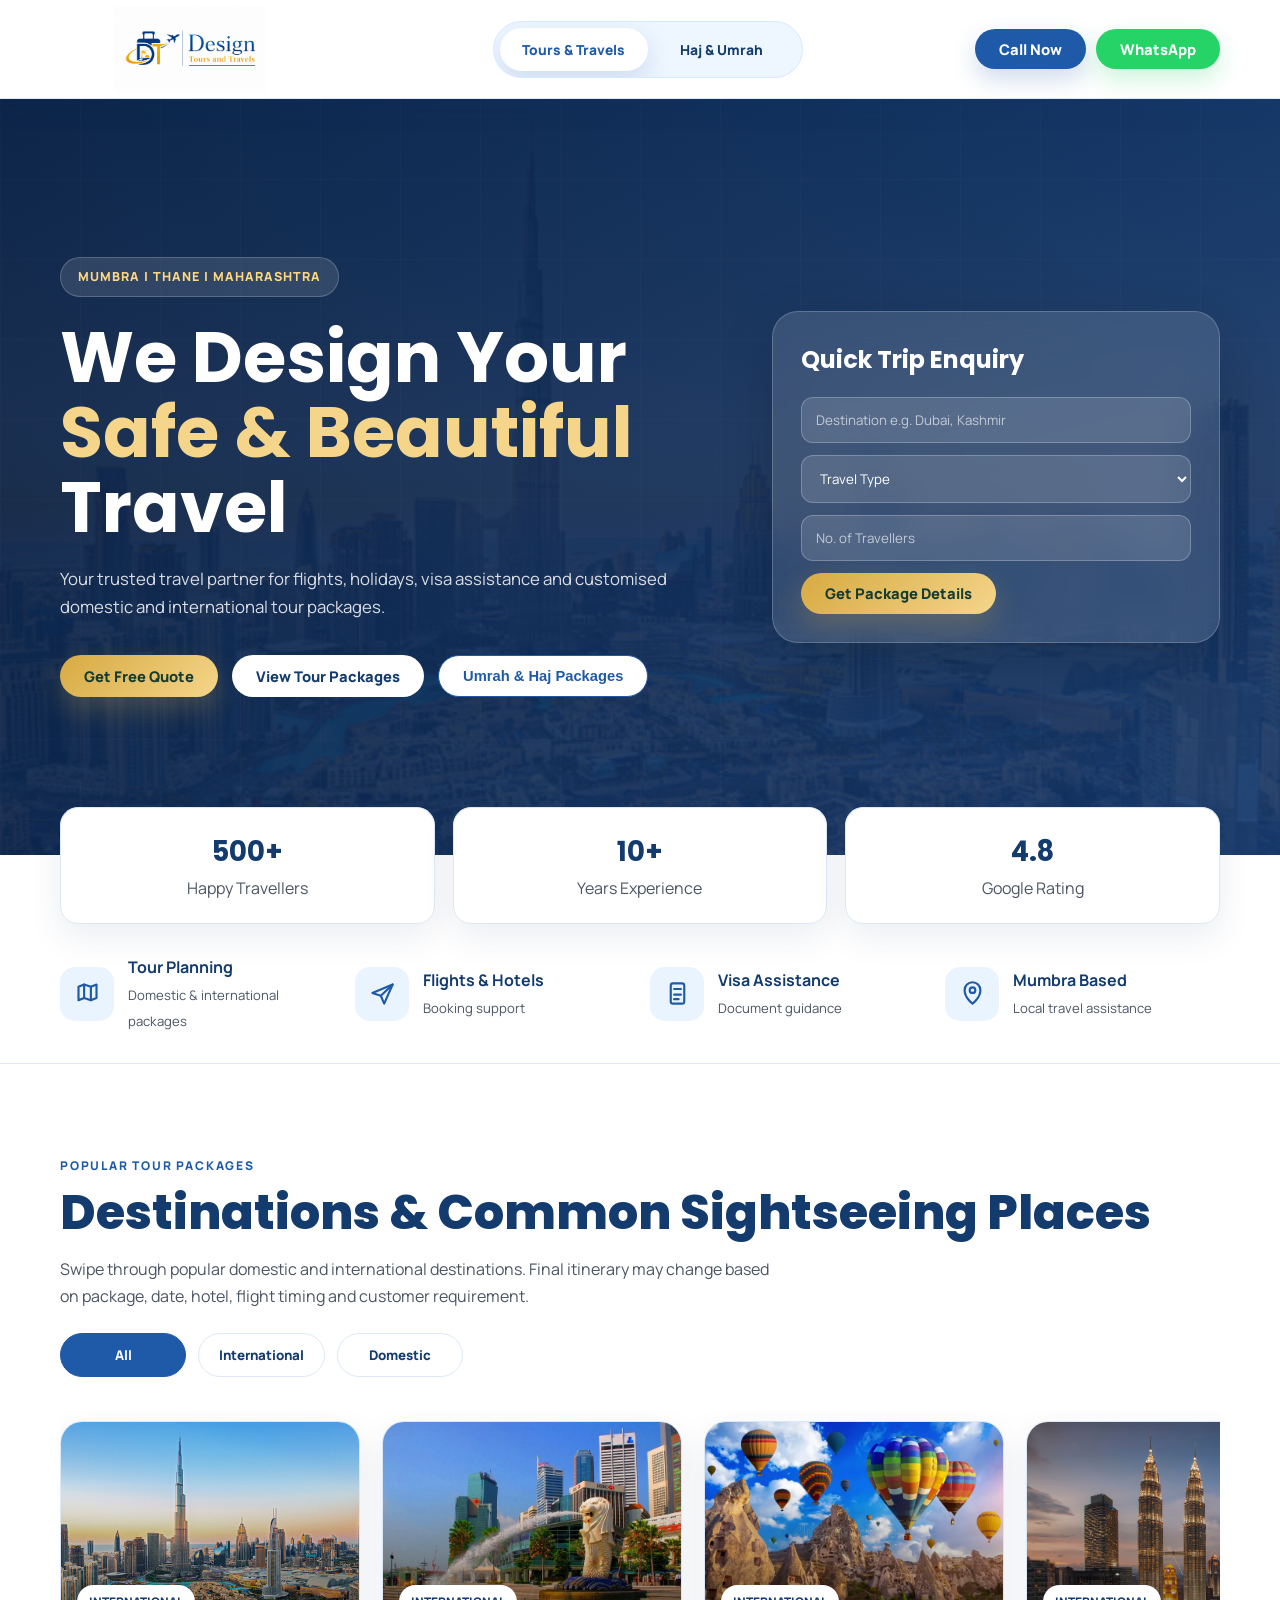
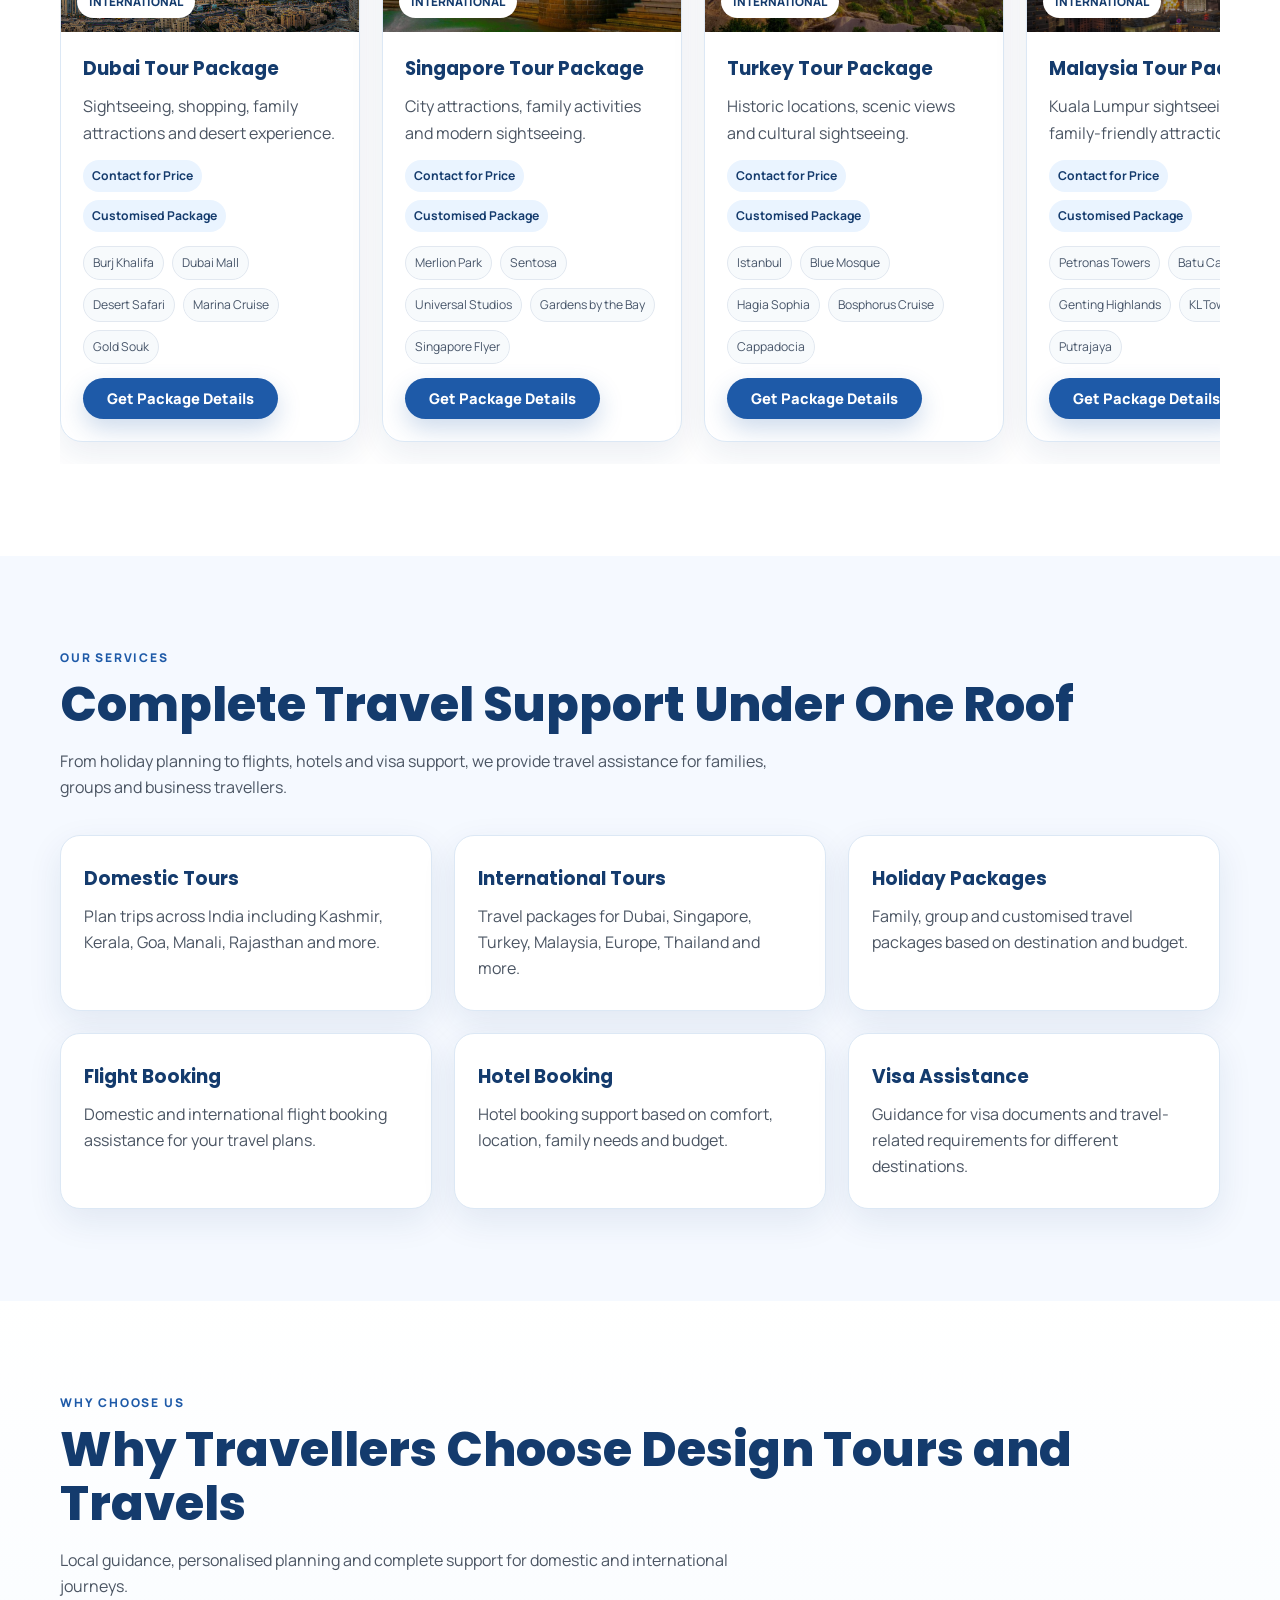
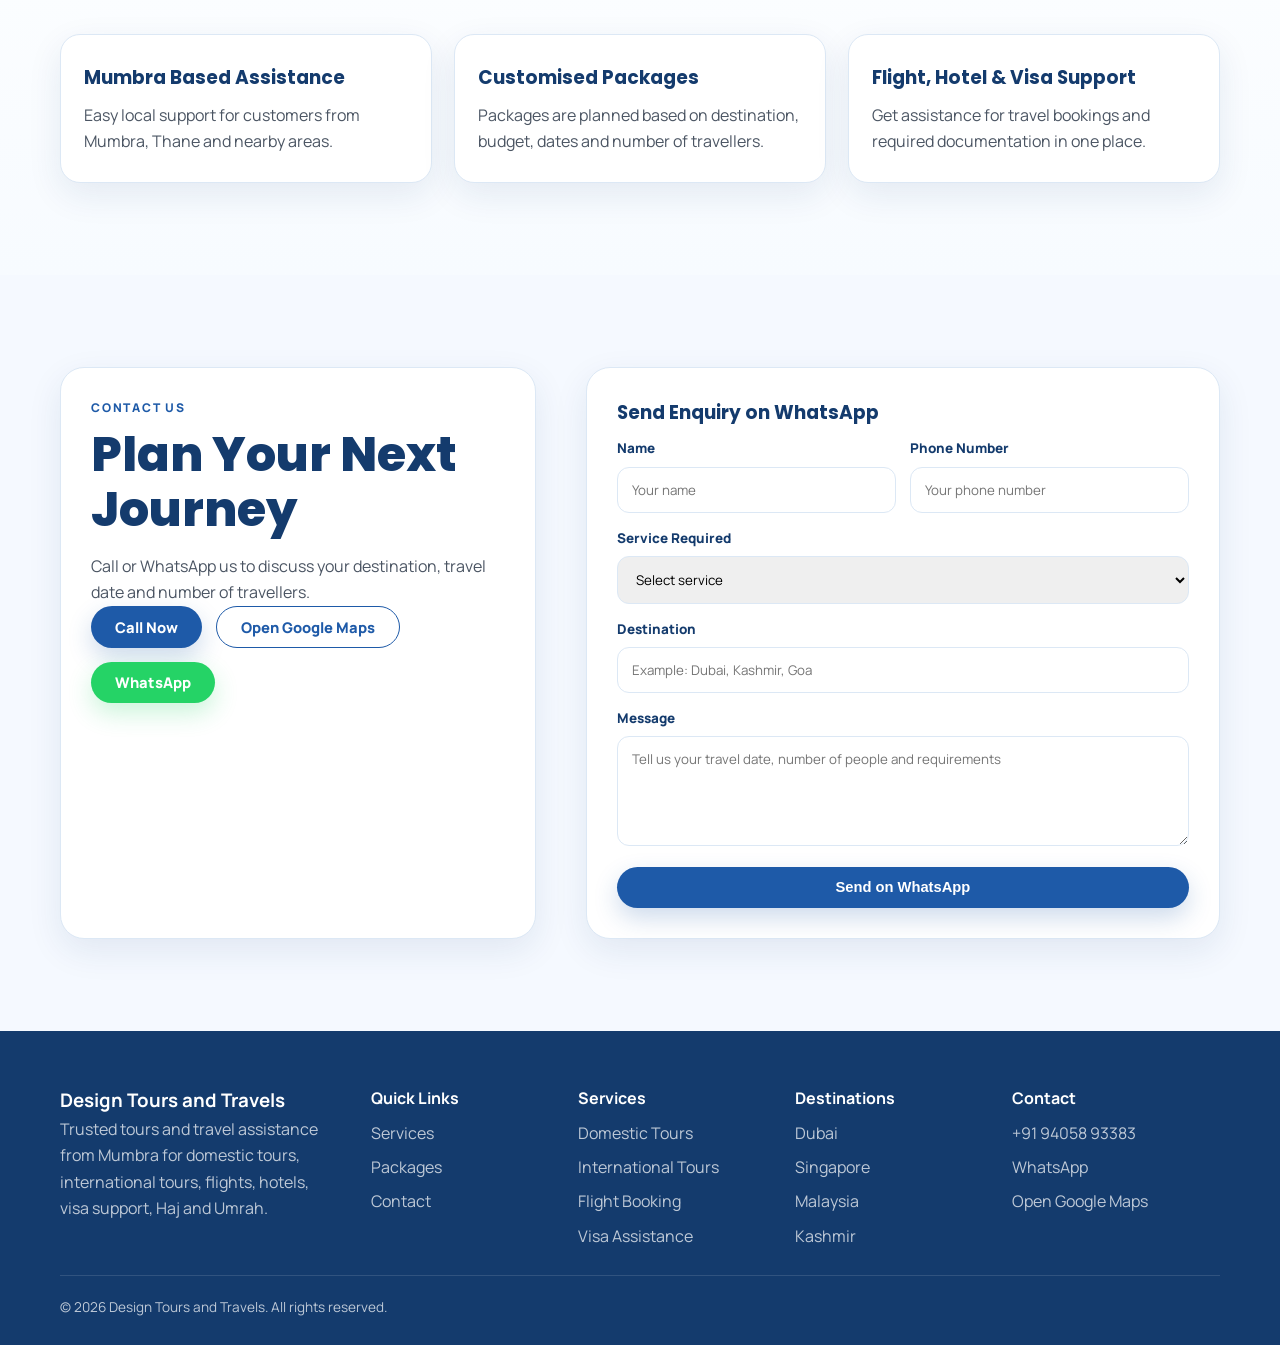
==== commit 6899e73f: "Update print statement from 'Hello' to 'Goodbye'" ====
--- a/index.html
+++ b/index.html
@@ -1,1028 +1,304 @@
-<!DOCTYPE html>
+<!doctype html>
 <html lang="en">
 <head>
-<meta charset="UTF-8" />
-<meta name="viewport" content="width=device-width, initial-scale=1.0" />
-<title>Design Tours and Travels | Tours, Packages, Haj & Umrah</title>
-<meta name="description" content="Design Tours and Travels in Mumbra provides domestic tours, international packages, flight booking, hotel booking, visa assistance, and dedicated Haj & Umrah travel support." />
-<link rel="preconnect" href="https://fonts.googleapis.com">
-<link rel="preconnect" href="https://fonts.gstatic.com" crossorigin>
-<link href="https://fonts.googleapis.com/css2?family=Inter:wght@400;500;600;700;800&family=Poppins:wght@500;600;700;800&family=Amiri:wght@400;700&display=swap" rel="stylesheet">
-<style>
-:root{
-  --blue:#1e5aa8;
-  --blue-dark:#143b6d;
-  --blue-soft:#eaf4ff;
-  --blue-bg:#f5f9ff;
-  --emerald:#06291d;
-  --emerald-2:#0b5a3c;
-  --emerald-soft:#e9f6ef;
-  --gold:#d7aa42;
-  --gold-2:#f4d58a;
-  --cream:#fffaf0;
-  --white:#fff;
-  --text:#4b5563;
-  --border:#dce8f5;
-  --shadow:0 20px 55px rgba(20,59,109,.14);
-  --font-heading:'Poppins',Arial,sans-serif;
-  --font-body:'Inter',Arial,sans-serif;
-  --font-arabic:'Amiri',serif;
-}
-*{margin:0;padding:0;box-sizing:border-box}
-html{scroll-behavior:smooth}
-body{font-family:var(--font-body);color:var(--text);background:var(--white);line-height:1.65;overflow-x:hidden}
-a{text-decoration:none;color:inherit} img{max-width:100%;display:block}.container{width:min(1160px,calc(100% - 32px));margin:0 auto}.section{padding:92px 0}.section-label{font-size:12px;letter-spacing:1.8px;text-transform:uppercase;font-weight:800;color:var(--blue);margin-bottom:10px}.section-title{font-family:var(--font-heading);font-size:clamp(2rem,4vw,3rem);line-height:1.13;letter-spacing:-.045em;color:var(--blue-dark);margin-bottom:16px}.section-sub{font-size:1rem;max-width:720px;color:var(--text)}.btn{display:inline-flex;align-items:center;justify-content:center;gap:9px;padding:13px 24px;border-radius:999px;font-weight:800;font-size:.92rem;transition:.25s ease;border:0;cursor:pointer;white-space:nowrap}.btn-primary{background:var(--blue);color:white;box-shadow:0 10px 24px rgba(30,90,168,.22)}.btn-primary:hover{background:var(--blue-dark);transform:translateY(-2px)}.btn-white{background:white;color:var(--blue-dark)}.btn-outline{border:1.5px solid var(--blue);color:var(--blue);background:white}.btn-outline:hover{background:var(--blue);color:white}.btn-wa{background:#25d366;color:#fff;box-shadow:0 10px 24px rgba(37,211,102,.24)}.btn-wa:hover{background:#1caf54;transform:translateY(-2px)}.btn-gold{background:linear-gradient(135deg,var(--gold),var(--gold-2));color:#173b2f;box-shadow:0 12px 28px rgba(215,170,66,.25)}.btn-emerald{background:var(--emerald-2);color:white}.btn-emerald:hover{background:var(--emerald)}
-
-/* loader */
-.loader{position:fixed;inset:0;z-index:9999;background:linear-gradient(135deg,#f8fbff,#eaf4ff 42%,#fff8e6);display:grid;place-items:center;transition:opacity .55s ease,visibility .55s ease}.loader.hide{opacity:0;visibility:hidden;pointer-events:none}.loader-card{text-align:center;position:relative}.loader-orbit{display:none}.loader-logo{width:320px;height:126px;border-radius:0;background:transparent;display:grid;place-items:center;box-shadow:none;overflow:visible;margin:0 auto}.loader-logo img{width:100%;height:100%;object-fit:contain;object-position:center;background:transparent}.loader-logo .dt-fallback{font-family:var(--font-heading);font-weight:800;font-size:2rem;color:var(--blue)}.plane-dot{position:absolute;top:-9px;left:50%;width:28px;height:28px;background:var(--blue);color:white;border-radius:50%;display:grid;place-items:center;font-size:13px;transform:translateX(-50%)}.loader-card h2{display:none}.loader-card p{display:none}.loader-line{width:240px;height:4px;background:#d9e8fa;border-radius:999px;margin:12px auto 0;overflow:hidden}.loader-line span{display:block;width:100%;height:100%;background:linear-gradient(90deg,var(--blue),var(--gold));transform-origin:left;animation:loaderLine 1.75s ease forwards}@keyframes loaderOrbit{to{transform:rotate(360deg)}}@keyframes loaderLine{from{transform:scaleX(0)}to{transform:scaleX(1)}}
-
-/* header */
-header{position:sticky;top:0;z-index:1000;background:rgba(255,255,255,.96);backdrop-filter:blur(14px);border-bottom:1px solid var(--border);box-shadow:0 8px 28px rgba(20,59,109,.07)}.header-inner{min-height:96px;display:flex;align-items:center;justify-content:space-between;gap:18px}.brand{display:flex;align-items:center;gap:8px;min-width:auto}.brand-logo{width:260px;height:82px;display:grid;place-items:center;overflow:visible;background:transparent;flex-shrink:0}.brand-logo img{width:100%;height:100%;object-fit:contain;object-position:left center;filter:none;background:transparent}.brand-logo .dt-fallback{width:60px;height:60px;border-radius:16px;background:linear-gradient(135deg,var(--blue),#78c6ff);display:grid;place-items:center;color:white;font-family:var(--font-heading);font-weight:800}.brand-text strong{display:none}.brand-text span{display:none}.mode-switch{display:flex;align-items:center;gap:6px;background:#eff6ff;border:1px solid #d5e8ff;border-radius:999px;padding:6px;box-shadow:inset 0 1px 4px rgba(20,59,109,.06)}.switch-btn{border:0;background:transparent;padding:11px 18px;border-radius:999px;font-weight:800;font-size:.86rem;color:var(--blue-dark);cursor:pointer;transition:.25s ease}.switch-btn.active.tours{background:white;color:var(--blue);box-shadow:0 8px 22px rgba(30,90,168,.13)}body.haj-mode .mode-switch{background:#eef8f1;border-color:#cdebd5}body.haj-mode .switch-btn.active.haj{background:linear-gradient(135deg,var(--emerald),var(--emerald-2));color:#fff;box-shadow:0 8px 22px rgba(6,68,55,.22)}.nav-actions{display:flex;align-items:center;gap:10px}.mobile-toggle{display:none;background:white;border:1px solid var(--border);border-radius:12px;width:44px;height:44px}.mobile-toggle span{display:block;width:23px;height:2px;background:var(--blue-dark);margin:5px auto;border-radius:10px}.mobile-menu{display:none;border-top:1px solid var(--border);padding:14px 0 18px}.mobile-menu a,.mobile-menu button{display:block;width:100%;text-align:left;background:transparent;border:0;color:var(--blue-dark);font-weight:800;padding:12px 4px;border-bottom:1px solid #eef2f7;font-family:var(--font-body)}.mobile-menu.hidden{display:none}
-
-/* page switch */
-.mode-panel{display:none;animation:panelIn .65s ease both}.mode-panel.active{display:block}@keyframes panelIn{from{opacity:0;transform:translateY(16px)}to{opacity:1;transform:none}}
-
-/* tours */
-.tours-hero{min-height:86vh;display:flex;align-items:center;color:white;position:relative;overflow:hidden;background:linear-gradient(135deg,rgba(12,39,76,.94),rgba(30,90,168,.82)),url('https://images.unsplash.com/photo-1469854523086-cc02fe5d8800?w=1800&q=80&auto=format&fit=crop') center/cover no-repeat}.tours-hero:before{content:'';position:absolute;inset:0;background-image:linear-gradient(rgba(255,255,255,.06) 1px,transparent 1px),linear-gradient(90deg,rgba(255,255,255,.06) 1px,transparent 1px);background-size:60px 60px;mask-image:linear-gradient(90deg,#000,transparent 85%);opacity:.55}.flight-path{position:absolute;right:7%;top:22%;width:310px;height:170px;border-top:2px dashed rgba(255,255,255,.28);border-radius:50%;transform:rotate(-18deg);animation:floatPath 6s ease-in-out infinite}.flight-path span{position:absolute;right:10px;top:-18px;background:white;color:var(--blue);width:38px;height:38px;border-radius:50%;display:grid;place-items:center;box-shadow:0 15px 30px rgba(0,0,0,.18);animation:planeMove 5s ease-in-out infinite}@keyframes floatPath{50%{transform:rotate(-11deg) translateY(12px)}}@keyframes planeMove{50%{right:240px;top:24px;transform:rotate(-25deg)}}.hero-grid{position:relative;z-index:2;display:grid;grid-template-columns:1.1fr .75fr;gap:54px;align-items:center}.hero-badge{display:inline-flex;align-items:center;gap:9px;background:rgba(255,255,255,.12);border:1px solid rgba(255,255,255,.2);padding:9px 17px;border-radius:999px;color:#ffd77f;font-weight:800;letter-spacing:1px;text-transform:uppercase;font-size:.78rem;margin-bottom:24px}.tours-hero h1{font-family:var(--font-heading);font-size:clamp(2.5rem,5.5vw,4.7rem);line-height:1.06;letter-spacing:-.065em;margin-bottom:20px}.tours-hero h1 span{color:#ffd77f}.tours-hero p{max-width:650px;color:rgba(255,255,255,.84);font-size:1.05rem;margin-bottom:34px}.hero-buttons{display:flex;gap:14px;flex-wrap:wrap}.hero-mini-card{background:rgba(255,255,255,.13);border:1px solid rgba(255,255,255,.20);backdrop-filter:blur(16px);border-radius:26px;padding:28px;box-shadow:0 28px 70px rgba(0,0,0,.22);animation:cardFloat 5s ease-in-out infinite}.hero-mini-card h3{font-family:var(--font-heading);font-size:1.35rem;color:white;margin-bottom:18px}.trip-row{display:grid;gap:12px}.trip-row input,.trip-row select{width:100%;border:1px solid rgba(255,255,255,.24);background:rgba(255,255,255,.13);color:white;border-radius:12px;padding:13px 14px;outline:none}.trip-row input::placeholder{color:rgba(255,255,255,.65)}.trip-row select option{color:#111}@keyframes cardFloat{50%{transform:translateY(-12px)}}.stat-row{display:grid;grid-template-columns:repeat(4,1fr);gap:18px;margin-top:28px}.stat{background:white;border:1px solid var(--border);border-radius:18px;padding:22px;text-align:center;box-shadow:0 8px 26px rgba(20,59,109,.07)}.stat strong{display:block;font-family:var(--font-heading);font-size:1.65rem;color:var(--blue-dark)}.stat span{font-size:.84rem;color:#64748b}.trust{background:white;border-bottom:1px solid var(--border)}.trust-grid{display:grid;grid-template-columns:repeat(4,1fr)}.trust-item{display:flex;align-items:center;gap:14px;padding:24px;border-right:1px solid var(--border)}.trust-item:last-child{border-right:0}.icon-box{width:54px;height:54px;border-radius:15px;background:var(--blue-soft);display:grid;place-items:center;flex-shrink:0}.icon-box svg{width:27px;height:27px;stroke:var(--blue);fill:none;stroke-width:1.9;stroke-linecap:round;stroke-linejoin:round}.trust-item strong{display:block;color:var(--blue-dark);font-size:.92rem}.trust-item span{font-size:.8rem}.services{background:var(--blue-bg)}.services-grid{display:grid;grid-template-columns:repeat(3,1fr);gap:22px;margin-top:38px}.service-card{background:white;border:1px solid var(--border);border-radius:20px;padding:28px 23px;transition:.28s ease}.service-card:hover{transform:translateY(-8px);box-shadow:var(--shadow)}.service-card h3{font-family:var(--font-heading);color:var(--blue-dark);font-size:1.1rem;margin:18px 0 8px}.service-card p{font-size:.9rem}.packages{background:white}.packages-head{display:flex;justify-content:space-between;align-items:flex-end;gap:24px;margin-bottom:28px}.filter-row{display:flex;gap:10px;flex-wrap:wrap}.filter-btn{border:1px solid var(--border);background:white;color:var(--blue-dark);border-radius:999px;padding:10px 16px;font-weight:800;cursor:pointer}.filter-btn.active{background:var(--blue);color:white;border-color:var(--blue)}.package-slider{display:grid;grid-auto-flow:column;grid-auto-columns:minmax(300px,360px);gap:22px;overflow-x:auto;scroll-snap-type:x mandatory;padding:10px 2px 22px}.package-slider::-webkit-scrollbar{height:8px}.package-slider::-webkit-scrollbar-thumb{background:#c8d9ee;border-radius:99px}.package-card{scroll-snap-align:start;background:white;border:1px solid var(--border);border-radius:22px;overflow:hidden;box-shadow:0 12px 35px rgba(20,59,109,.09);transition:.25s ease}.package-card:hover{transform:translateY(-7px)}.package-img{height:210px;background-size:cover;background-position:center;position:relative}.package-img:after{content:'';position:absolute;inset:0;background:linear-gradient(180deg,transparent 30%,rgba(0,0,0,.48))}.pkg-badge{position:absolute;left:16px;bottom:14px;z-index:1;background:white;color:var(--blue-dark);border-radius:99px;padding:7px 12px;font-size:.74rem;font-weight:800;text-transform:uppercase}.package-body{padding:22px}.package-body h3{font-family:var(--font-heading);color:var(--blue-dark);font-size:1.2rem;margin-bottom:8px}.meta{display:flex;gap:8px;flex-wrap:wrap;margin:12px 0}.meta span{background:var(--blue-soft);color:var(--blue-dark);font-weight:700;font-size:.76rem;border-radius:99px;padding:6px 9px}.places{display:flex;gap:8px;flex-wrap:wrap;margin:14px 0 18px}.places span{font-size:.76rem;background:#f7fafc;border:1px solid #e2e8f0;border-radius:99px;padding:6px 9px;color:#475569}.how-grid{display:grid;grid-template-columns:repeat(3,1fr);gap:22px;margin-top:36px}.step-card{background:white;border:1px solid var(--border);border-radius:22px;padding:30px;box-shadow:0 10px 30px rgba(20,59,109,.06)}.step-no{width:44px;height:44px;border-radius:50%;display:grid;place-items:center;background:var(--blue);color:white;font-weight:900;margin-bottom:18px}.step-card h3{font-family:var(--font-heading);color:var(--blue-dark);margin-bottom:8px}
-
-
-.why-section{background:linear-gradient(180deg,#ffffff 0%,#f7fbff 100%);position:relative;overflow:hidden}.why-section:before{content:'';position:absolute;inset:auto -12% -45% auto;width:420px;height:420px;border-radius:50%;background:rgba(30,90,168,.06)}.why-grid{display:grid;grid-template-columns:repeat(3,1fr);gap:22px;margin-top:34px}.why-card{background:white;border:1px solid var(--border);border-radius:22px;padding:28px;box-shadow:0 12px 32px rgba(20,59,109,.07);transition:.25s ease}.why-card:hover{transform:translateY(-6px);box-shadow:var(--shadow)}.why-card .icon-box{margin-bottom:18px}.why-card h3{font-family:var(--font-heading);color:var(--blue-dark);font-size:1.08rem;margin-bottom:8px}.why-card p{font-size:.9rem;line-height:1.68}.form-hint{font-size:.82rem;color:#64748b;margin-top:12px;text-align:center}.footer-desc{max-width:320px}.footer-service-list li,.footer-destination-list li{font-size:.88rem;color:rgba(255,255,255,.72)}footer .footer-cta{display:inline-flex;margin-top:14px;padding:10px 14px;border-radius:999px;background:rgba(255,255,255,.1);color:white;font-weight:800;font-size:.84rem}.package-img{background-color:#dbeafe}.package-img:before{content:'';position:absolute;inset:0;background:linear-gradient(135deg,rgba(30,90,168,.16),rgba(215,170,66,.12));opacity:.35}
-
-/* haj mode */
-.haj-shell{min-height:calc(100vh - 90px);background:linear-gradient(135deg,#f7fff7 0%,#effaf2 32%,#fff8e7 100%);position:relative;overflow:hidden}.haj-hero{position:relative;min-height:86vh;display:flex;align-items:center;color:white;overflow:hidden;background:linear-gradient(135deg,rgba(6,68,55,.86),rgba(10,96,77,.78)),url('https://images.unsplash.com/photo-1600730422022-6c640fb7182f?w=1800&q=80&auto=format&fit=crop') center/cover no-repeat}.haj-hero:before{content:'';position:absolute;inset:0;background-image:radial-gradient(circle at 1px 1px,rgba(255,255,255,.17) 1px,transparent 0);background-size:34px 34px;opacity:.25;animation:patternMove 20s linear infinite}.haj-hero:after{content:'لَبَّيْكَ اللَّهُمَّ لَبَّيْك';position:absolute;right:-40px;top:12%;font-family:var(--font-arabic);font-size:clamp(4.8rem,12vw,11rem);color:rgba(244,213,138,.16);white-space:nowrap;animation:calligraphyFloat 7s ease-in-out infinite}.lantern{position:absolute;width:54px;height:78px;border:2px solid rgba(244,213,138,.55);border-radius:24px 24px 16px 16px;opacity:.75}.lantern:before{content:'';position:absolute;left:50%;top:-34px;width:1px;height:34px;background:rgba(244,213,138,.55)}.lantern:after{content:'';position:absolute;left:50%;top:24px;transform:translateX(-50%);width:20px;height:20px;border-radius:50%;background:rgba(244,213,138,.22);box-shadow:0 0 25px rgba(244,213,138,.55)}.lantern.one{right:10%;top:16%;animation:lanternFloat 5.8s ease-in-out infinite}.lantern.two{left:8%;bottom:18%;transform:scale(.75);animation:lanternFloat 6.5s ease-in-out infinite reverse}.kaaba-mark{position:absolute;right:8%;bottom:4%;width:290px;height:250px;background:rgba(0,0,0,.22);border-radius:18px 18px 8px 8px;opacity:.22;filter:blur(.2px)}.kaaba-mark:before{content:'';position:absolute;left:0;right:0;top:48px;height:42px;background:rgba(244,213,138,.35)}.haj-content{position:relative;z-index:2;max-width:760px;padding:88px 0}.haj-badge{display:inline-flex;align-items:center;gap:10px;background:rgba(255,255,255,.12);border:1px solid rgba(244,213,138,.35);color:var(--gold-2);padding:10px 18px;border-radius:999px;font-weight:900;text-transform:uppercase;letter-spacing:1.1px;font-size:.78rem;margin-bottom:24px}.arabic-line{font-family:var(--font-arabic);font-size:clamp(2.4rem,6vw,5rem);color:var(--gold-2);line-height:1.25;margin-bottom:8px;text-shadow:0 12px 45px rgba(244,213,138,.24);animation:goldPulse 4s ease-in-out infinite}.haj-content h1{font-family:var(--font-heading);font-size:clamp(2.5rem,5.5vw,4.7rem);letter-spacing:-.065em;line-height:1.08;margin-bottom:18px}.haj-content p{max-width:660px;color:rgba(255,255,255,.84);font-size:1.05rem;margin-bottom:32px}.haj-buttons{display:flex;gap:14px;flex-wrap:wrap}.haj-section{padding:92px 0;background:linear-gradient(180deg,#f7fff7,#fff)}.haj-section .section-label{color:var(--emerald-2)}.haj-section .section-title{color:var(--emerald)}.haj-grid{display:grid;grid-template-columns:repeat(3,1fr);gap:22px;margin-top:38px}.haj-card{background:white;border:1px solid #d8ecd9;border-radius:24px;padding:28px;box-shadow:0 12px 34px rgba(6,68,55,.08);position:relative;overflow:hidden;transition:.28s ease}.haj-card:before{content:'';position:absolute;top:0;left:-70%;width:45%;height:100%;background:linear-gradient(90deg,transparent,rgba(244,213,138,.20),transparent);transform:skewX(-20deg)}.haj-card:hover{transform:translateY(-8px);box-shadow:0 20px 55px rgba(6,68,55,.14)}.haj-card:hover:before{animation:shine .8s ease}.haj-icon{width:54px;height:54px;border-radius:16px;background:#edf8ef;display:grid;place-items:center;margin-bottom:18px}.haj-icon svg{width:28px;height:28px;stroke:var(--emerald-2);fill:none;stroke-width:1.9;stroke-linecap:round;stroke-linejoin:round}.haj-card h3{font-family:var(--font-heading);color:var(--emerald);font-size:1.15rem;margin-bottom:8px}.haj-card p{font-size:.9rem}.haj-price{display:inline-flex;margin-top:14px;background:#fff7df;color:#705000;border:1px solid #f0dc9e;border-radius:999px;padding:7px 10px;font-weight:900;font-size:.78rem}.doc-list{display:grid;grid-template-columns:repeat(2,1fr);gap:14px;margin-top:32px}.doc-item{background:white;border:1px solid #d8ecd9;border-radius:16px;padding:18px;font-weight:800;color:var(--emerald)}.islamic-cta{background:linear-gradient(135deg,var(--emerald),#0b604d);color:white;position:relative;overflow:hidden}.islamic-cta:before{content:'لَبَّيْكَ اللَّهُمَّ لَبَّيْك';position:absolute;left:4%;top:8%;font-family:var(--font-arabic);font-size:7rem;color:rgba(244,213,138,.12)}.islamic-cta .section-title,.islamic-cta .section-label{color:white}.islamic-cta .section-sub{color:rgba(255,255,255,.78)}@keyframes patternMove{to{background-position:140px 70px}}@keyframes calligraphyFloat{50%{transform:translateY(18px) translateX(-20px);opacity:.24}}@keyframes lanternFloat{50%{transform:translateY(-22px)}}@keyframes goldPulse{50%{text-shadow:0 0 42px rgba(244,213,138,.55)}}@keyframes shine{to{left:130%}}
-
-
-/* ── HAJ PREMIUM STRUCTURE POLISH ── */
-.section-centered{text-align:center;max-width:820px;margin:0 auto}.section-centered .section-sub{margin-left:auto;margin-right:auto}
-.included-grid{display:grid;grid-template-columns:repeat(4,1fr);gap:20px;margin-top:34px}
-.included-card{background:white;border:1px solid #d8ecd9;border-radius:24px;padding:28px;box-shadow:0 14px 38px rgba(6,68,55,.08);transition:.28s ease;position:relative;overflow:hidden}
-.included-card:hover{transform:translateY(-7px);box-shadow:0 22px 58px rgba(6,68,55,.14)}
-.included-card h3{font-family:var(--font-heading);color:var(--emerald);font-size:1.05rem;margin:16px 0 8px}
-.included-card p{font-size:.88rem;color:#52655d;line-height:1.65}
-.guide-panel{background:linear-gradient(135deg,#06291d,#0b5a3c);color:white;position:relative;overflow:hidden}
-.guide-panel:before{content:'لَبَّيْكَ اللَّهُمَّ لَبَّيْك';position:absolute;right:-20px;top:12px;font-family:var(--font-arabic);font-size:clamp(3.8rem,9vw,8rem);color:rgba(244,213,138,.09);white-space:nowrap;pointer-events:none}
-.guide-panel .section-title,.guide-panel .section-label{color:white}.guide-panel .section-sub{color:rgba(255,255,255,.72)}
-.guide-card{background:rgba(255,255,255,.08);border:1px solid rgba(244,213,138,.22);box-shadow:0 24px 70px rgba(0,0,0,.16);backdrop-filter:blur(10px)}
-.guide-card h3{font-family:var(--font-heading);color:white;font-size:1.18rem;margin:16px 0 8px}.guide-card p{color:rgba(255,255,255,.72)}
-.documents-panel{background:#f8fff8}
-.plan-panel{background:#fffaf0}
-.haj-timeline{display:grid;grid-template-columns:repeat(4,1fr);gap:20px;margin-top:34px}
-.timeline-step{background:white;border:1px solid #eadcae;border-radius:24px;padding:28px;box-shadow:0 14px 38px rgba(6,68,55,.08);position:relative;overflow:hidden}
-.timeline-step:before{content:'';position:absolute;left:0;top:0;bottom:0;width:4px;background:linear-gradient(var(--gold),#0b5a3c)}
-.timeline-step span{display:inline-grid;place-items:center;width:42px;height:42px;border-radius:50%;background:#0b5a3c;color:#f4d58a;font-weight:900;margin-bottom:16px}
-.timeline-step h3{font-family:var(--font-heading);color:var(--emerald);font-size:1.05rem;margin-bottom:8px}
-.timeline-step p{font-size:.88rem;color:#52655d}
-@media(max-width:980px){.included-grid,.haj-timeline{grid-template-columns:repeat(2,1fr)}}
-@media(max-width:640px){.included-grid,.haj-timeline{grid-template-columns:1fr}.guide-panel:before{right:-70px;font-size:4.4rem;opacity:.65}.section-centered{text-align:left}.section-centered .section-sub{margin-left:0}}
-
-/* contact footer */
-.contact{background:var(--blue-bg)}body.haj-mode .contact{background:#f3fbf4}.contact-grid{display:grid;grid-template-columns:.9fr 1.2fr;gap:50px}.contact-box,form{background:white;border:1px solid var(--border);border-radius:24px;padding:30px;box-shadow:var(--shadow)}body.haj-mode .contact-box,body.haj-mode form{border-color:#d8ecd9}form h3{font-family:var(--font-heading);color:var(--blue-dark);margin-bottom:20px}body.haj-mode form h3{color:var(--emerald)}.form-row{display:grid;grid-template-columns:1fr 1fr;gap:14px}.form-group{margin-bottom:14px}label{display:block;font-weight:800;color:var(--blue-dark);font-size:.84rem;margin-bottom:7px}input,select,textarea{width:100%;border:1px solid var(--border);border-radius:12px;padding:13px 14px;font-family:var(--font-body);outline:none}textarea{min-height:110px;resize:vertical}.success-msg{display:none;margin-top:14px;padding:13px;border-radius:12px;background:#eaf8ed;color:#206b36;font-weight:800;text-align:center}footer{background:var(--blue-dark);color:rgba(255,255,255,.72);padding:54px 0 26px}body.haj-mode footer{background:#073a30}.footer-grid{display:grid;grid-template-columns:1.35fr .85fr .9fr .9fr 1fr;gap:30px;margin-bottom:34px}.footer-brand{font-family:var(--font-heading);font-size:1.35rem;font-weight:900;color:white;margin-bottom:10px}footer h4{color:rgba(255,255,255,.55);text-transform:uppercase;letter-spacing:1.2px;font-size:.78rem;margin-bottom:12px}footer ul{list-style:none;display:grid;gap:8px}footer a{color:rgba(255,255,255,.72)}.footer-bottom{border-top:1px solid rgba(255,255,255,.12);padding-top:18px;display:flex;justify-content:space-between;gap:16px;font-size:.82rem}.bottom-cta{display:none}.reveal{opacity:0;transform:translateY(28px);transition:.75s ease}.reveal.visible{opacity:1;transform:none}
-
-@media(max-width:980px){nav{display:none}.mobile-toggle{display:block}.mobile-menu{display:block}.nav-actions .btn-primary{display:none}.hero-grid,.contact-grid{grid-template-columns:1fr}.hero-mini-card{max-width:520px}.trust-grid,.services-grid,.haj-grid,.how-grid{grid-template-columns:repeat(2,1fr)}.packages-head{align-items:flex-start;flex-direction:column}.footer-grid{grid-template-columns:1fr 1fr}.haj-hero:after{font-size:6rem;right:-90px}}
-@media(max-width:640px){.container{width:min(100% - 24px,1160px)}.section{padding:66px 0}.header-inner{min-height:78px}.brand-logo{width:150px;height:58px}.brand-text{display:none}.brand-text strong{font-size:.92rem}.brand-text span{display:none}.mode-switch{order:3;width:100%;justify-content:center;margin-bottom:10px}.header-inner{flex-wrap:wrap}.nav-actions{margin-left:auto}.switch-btn{padding:9px 12px;font-size:.78rem}.tours-hero,.haj-hero{min-height:auto}.hero-content,.haj-content{padding:72px 0}.tours-hero h1,.haj-content h1{font-size:2.25rem}.arabic-line{font-size:2.55rem}.hero-buttons .btn,.haj-buttons .btn{width:100%}.hero-mini-card{display:none}.trust-grid,.services-grid,.haj-grid,.how-grid,.doc-list,.form-row,.footer-grid{grid-template-columns:1fr}.trust-item{border-right:0;border-bottom:1px solid var(--border)}.package-slider{grid-auto-columns:minmax(275px,88vw)}.contact-box,form{padding:22px}.footer-bottom{flex-direction:column;text-align:center}.bottom-cta{position:fixed;left:0;right:0;bottom:0;z-index:1000;display:grid;grid-template-columns:repeat(3,1fr);background:white;border-top:1px solid var(--border);box-shadow:0 -10px 25px rgba(20,59,109,.1)}.bottom-cta a{padding:12px 8px;text-align:center;font-size:.78rem;font-weight:900;color:var(--blue-dark)}body{padding-bottom:48px}.loader-orbit{width:145px;height:145px}.loader-logo{width:96px;height:96px}.loader-line{width:200px}}
-
-
-/* ── Refined premium overrides based on reference video ── */
-.loader{background:linear-gradient(135deg,#ffffff 0%,#f6fbff 55%,#fff7df 100%)}
-.loader-card{animation:loaderFadeUp .7s ease both}.loader-orbit{width:158px;height:158px;border:none;animation:none;margin-bottom:14px}.loader-orbit:before{content:'';position:absolute;inset:0;border-radius:50%;border:1px solid rgba(30,90,168,.14);border-top-color:var(--gold);border-right-color:rgba(215,170,66,.55);animation:cleanSpin 1.2s cubic-bezier(.6,.1,.25,1) infinite}.plane-dot{display:none}.loader-logo{width:210px;height:112px;border-radius:26px;animation:logoSoftPop .9s ease both;box-shadow:0 18px 45px rgba(20,59,109,.16)}.loader-line{height:3px;width:220px;background:#e7eef8}.loader-line span{animation:loaderLine 1.55s cubic-bezier(.4,0,.2,1) forwards}.loader-card p{letter-spacing:.12em;text-transform:uppercase;font-size:.74rem;color:#64748b}@keyframes cleanSpin{to{transform:rotate(360deg)}}@keyframes logoSoftPop{from{opacity:0;transform:scale(.94)}to{opacity:1;transform:scale(1)}}@keyframes loaderFadeUp{from{opacity:0;transform:translateY(12px)}to{opacity:1;transform:none}}
-.tours-hero{background:linear-gradient(135deg,rgba(8,29,63,.94),rgba(22,58,111,.90)),url('https://images.unsplash.com/photo-1469854523086-cc02fe5d8800?w=1800&q=80&auto=format&fit=crop') center/cover no-repeat}.tours-hero:before{opacity:.28;background-size:80px 80px}.flight-path{display:none}.hero-mini-card{animation:none;box-shadow:0 22px 55px rgba(0,0,0,.18)}.hero-content.reveal.visible{animation:heroContentIn .85s ease both}.hero-mini-card.reveal.visible{animation:softCardIn .95s ease both}.stat-row.reveal.visible .stat{animation:softCardIn .7s ease both}.stat-row.reveal.visible .stat:nth-child(2){animation-delay:.08s}.stat-row.reveal.visible .stat:nth-child(3){animation-delay:.16s}.stat-row.reveal.visible .stat:nth-child(4){animation-delay:.24s}@keyframes heroContentIn{from{opacity:0;transform:translateY(20px)}to{opacity:1;transform:none}}@keyframes softCardIn{from{opacity:0;transform:translateY(18px)}to{opacity:1;transform:none}}
-body.haj-mode header{background:#fff;border-bottom-color:#d9eadf}.haj-shell{background:#041b12}.haj-hero{background:linear-gradient(135deg,rgba(3,30,20,.93),rgba(5,69,42,.91)),url('https://images.unsplash.com/photo-1600730422022-6c640fb7182f?w=1800&q=80&auto=format&fit=crop') center/cover no-repeat}.haj-hero:before{opacity:.20;background-size:42px 42px}.haj-hero:after{color:rgba(244,213,138,.20);right:-25px;top:10%;animation:calligraphyDrift 9s ease-in-out infinite}.haj-content{max-width:760px}.haj-badge{background:rgba(255,255,255,.10);border-color:rgba(215,170,66,.45)}.arabic-line{font-size:clamp(3.1rem,7.5vw,6.2rem);text-shadow:0 0 34px rgba(215,170,66,.25);animation:calligraphyGlow 5s ease-in-out infinite}.haj-content h1{font-family:Georgia,'Times New Roman',serif;font-weight:700;letter-spacing:-.05em;color:#fff}.haj-content p{font-size:1.08rem;line-height:1.85;color:rgba(255,255,255,.76)}.lantern{border-color:rgba(215,170,66,.58);animation-duration:8s}.kaaba-mark{right:15%;bottom:-14px;width:430px;height:310px;background:rgba(255,255,255,.09);opacity:.55;border-radius:16px 16px 4px 4px}.kaaba-mark:before{top:72px;height:48px;background:rgba(215,170,66,.26)}.kaaba-mark:after{content:'';position:absolute;left:50%;bottom:0;transform:translateX(-50%);width:72px;height:130px;background:rgba(5,45,30,.55);border-radius:10px 10px 0 0}.scroll-cue{margin-top:56px;color:rgba(255,255,255,.42);letter-spacing:.45em;font-size:.72rem}.scroll-cue span{display:block;font-size:1.35rem;letter-spacing:0;margin-top:6px;animation:scrollBounce 1.6s ease-in-out infinite}.haj-section{background:#041b12;color:rgba(255,255,255,.76);border-top:1px solid rgba(215,170,66,.18)}.haj-section .section-label{color:var(--gold);letter-spacing:.42em}.haj-section .section-title{font-family:Georgia,'Times New Roman',serif;color:#fff;letter-spacing:-.04em}.haj-section .section-sub{color:rgba(255,255,255,.64)}.haj-grid.package-style{grid-template-columns:repeat(3,1fr)}.haj-card,.guide-card{background:rgba(255,255,255,.055);border:1px solid rgba(215,170,66,.22);box-shadow:0 18px 50px rgba(0,0,0,.20);color:rgba(255,255,255,.76)}.haj-card h3,.guide-card h3{font-family:Georgia,'Times New Roman',serif;color:#fff;font-size:1.55rem}.haj-card p,.guide-card p{color:rgba(255,255,255,.62)}.haj-icon{background:rgba(215,170,66,.10);font-size:2rem}.haj-price{background:transparent;border:0;color:#f4d58a;font-size:.95rem;padding:7px 0}.mini-list{margin:16px 0 20px;padding-left:18px;color:rgba(255,255,255,.68);font-size:.86rem}.mini-list li{margin:5px 0}.guide-grid{display:grid;grid-template-columns:repeat(2,1fr);gap:24px;margin-top:34px}.guide-card{border-radius:24px;padding:34px}.guide-card:nth-child(3){grid-column:1/-1}.guide-emoji{font-size:2rem;margin-bottom:18px}.guide-card ol{margin-top:20px;list-style:none;counter-reset:item}.guide-card li{counter-increment:item;margin:13px 0;padding-left:48px;position:relative;color:rgba(255,255,255,.70)}.guide-card li:before{content:counter(item);position:absolute;left:0;top:-3px;width:30px;height:30px;border-radius:50%;background:var(--gold);color:#082116;display:grid;place-items:center;font-weight:900}.islamic-cta{background:#041b12;border-top:1px solid rgba(215,170,66,.18)}.islamic-cta:before{color:rgba(215,170,66,.10)}@keyframes calligraphyDrift{50%{transform:translateY(16px) translateX(-16px);opacity:.92}}@keyframes calligraphyGlow{50%{text-shadow:0 0 48px rgba(215,170,66,.48)}}@keyframes scrollBounce{50%{transform:translateY(8px)}}
-@media(max-width:640px){.haj-hero{background-position:center}.kaaba-mark{width:290px;height:235px;right:-42px;bottom:22px;opacity:.42}.scroll-cue{margin-top:40px}.guide-grid,.haj-grid.package-style{grid-template-columns:1fr}.guide-card:nth-child(3){grid-column:auto}.haj-section .section-label{letter-spacing:.22em}.loader-logo{width:92px;height:92px}.loader-orbit{width:136px;height:136px}}
-
-
-
-/* ── Final polish: premium toggle, contained calligraphy, cleaner loader, professional icons ── */
-.header-inner{min-height:106px}.brand{min-width:300px}.brand-logo{width:292px;height:92px;overflow:visible}.brand-logo img{width:100%;height:100%;object-fit:contain;object-position:left center}
-.mode-switch{position:relative;display:grid;grid-template-columns:1fr 1fr;width:306px;gap:0;padding:6px;border-radius:999px;overflow:hidden;background:#eef6ff;border-color:#d5e8ff;box-shadow:inset 0 1px 5px rgba(20,59,109,.08),0 10px 28px rgba(20,59,109,.06)}
-.mode-switch:before{content:'';position:absolute;top:6px;bottom:6px;left:6px;width:calc(50% - 6px);border-radius:999px;background:#fff;box-shadow:0 10px 26px rgba(30,90,168,.16);transition:transform .42s cubic-bezier(.22,.8,.22,1),background .35s ease,box-shadow .35s ease;z-index:0}
-body.haj-mode .mode-switch{background:#eef8f1;border-color:#cce9d4}
-body.haj-mode .mode-switch:before{transform:translateX(100%);background:linear-gradient(135deg,#053c2a,#0b6a49);box-shadow:0 10px 28px rgba(6,68,55,.28)}
-.switch-btn{position:relative;z-index:1;text-align:center;padding:11px 10px}.switch-btn.active.tours{background:transparent;box-shadow:none}.switch-btn.active.haj{background:transparent!important;box-shadow:none!important}.switch-btn.haj.active{color:#fff}.switch-btn.tours.active{color:var(--blue)}
-.loader{background:linear-gradient(135deg,#ffffff 0%,#f6fbff 60%,#fff8e6 100%)}.loader-orbit{width:auto;height:auto;border:0;animation:none;display:block;margin:0 auto 12px}.loader-orbit:before{display:none}.loader-logo{width:min(390px,84vw);height:160px;border-radius:18px;box-shadow:0 20px 55px rgba(20,59,109,.14);overflow:visible;padding:10px}.loader-logo img{width:100%;height:100%;object-fit:contain}.plane-dot{display:none}.loader-card h2{margin-top:4px}.loader-line{height:3px;width:min(310px,70vw);background:#e2ebf6}.loader-line span{animation:loaderLine 1.45s cubic-bezier(.4,0,.2,1) forwards}
-.flight-path{opacity:.35;filter:blur(.1px);animation:floatPath 10s ease-in-out infinite}.flight-path span{background:rgba(255,255,255,.94)}.flight-path span svg{width:18px;height:18px;stroke:var(--blue);fill:none;stroke-width:1.9;stroke-linecap:round;stroke-linejoin:round}.tours-hero:after{content:'';position:absolute;inset:0;background:linear-gradient(110deg,transparent 0%,rgba(255,255,255,.08) 45%,transparent 70%);transform:translateX(-100%);animation:heroSheen 7.5s ease-in-out infinite;pointer-events:none}@keyframes heroSheen{0%,35%{transform:translateX(-100%)}70%,100%{transform:translateX(100%)}}
-.haj-hero{background:linear-gradient(135deg,rgba(2,22,15,.95),rgba(4,56,36,.93)),url('https://images.unsplash.com/photo-1600730422022-6c640fb7182f?w=1800&q=80&auto=format&fit=crop') center/cover no-repeat}.haj-hero:after{right:clamp(18px,4vw,70px)!important;top:8%!important;max-width:min(520px,42vw);white-space:normal!important;text-align:right;line-height:1.08;font-size:clamp(3.6rem,8.4vw,8rem)!important;color:rgba(244,213,138,.18)!important;overflow-wrap:normal;animation:calligraphyDrift 9s ease-in-out infinite}.arabic-line{max-width:100%;white-space:normal}.lantern{animation-duration:9s!important}.kaaba-mark{opacity:.38}.haj-card,.guide-card{backdrop-filter:blur(10px);transition:transform .32s ease,box-shadow .32s ease,border-color .32s ease}.haj-card:hover,.guide-card:hover{border-color:rgba(215,170,66,.42);transform:translateY(-7px)}.haj-icon svg,.guide-icon svg{width:28px;height:28px;stroke:var(--gold-2);fill:none;stroke-width:1.85;stroke-linecap:round;stroke-linejoin:round}.guide-icon{width:56px;height:56px;border-radius:16px;background:rgba(215,170,66,.10);display:grid;place-items:center;margin-bottom:18px}
-@media(max-width:980px){.brand{min-width:auto}.brand-logo{width:230px;height:82px}.haj-hero:after{max-width:55vw;font-size:clamp(3.2rem,10vw,6rem)!important;right:18px!important;top:9%!important}}
-@media(max-width:640px){.header-inner{min-height:86px}.brand-logo{width:178px!important;height:66px!important}.mode-switch{width:100%;max-width:330px;margin:0 auto 10px}.loader-logo{height:130px}.haj-hero:after{max-width:92vw;font-size:clamp(2.7rem,13vw,4.8rem)!important;right:12px!important;top:10%!important;opacity:.9}.arabic-line{font-size:2.45rem}.flight-path{display:none}}
-
-
-
-/* ── Final QA fixes: loader, logo placement, and cleaner mobile header ── */
-.loader-card{
-  width:min(92vw, 430px);
-  display:flex;
-  flex-direction:column;
-  align-items:center;
-  justify-content:center;
-  gap:12px;
-  text-align:center;
-}
-.loader-orbit{
-  width:auto !important;
-  height:auto !important;
-  border:0 !important;
-  margin:0 auto 2px !important;
-  display:flex !important;
-  align-items:center;
-  justify-content:center;
-  animation:none !important;
-  position:relative;
-}
-.loader-orbit::before,.loader-orbit::after{display:none !important;content:none !important;}
-.loader-logo{
-  width:min(360px, 82vw) !important;
-  height:auto !important;
-  min-height:92px;
-  padding:14px 18px !important;
-  border-radius:18px !important;
-  background:rgba(255,255,255,.96) !important;
-  box-shadow:0 18px 45px rgba(20,59,109,.13) !important;
-  overflow:visible !important;
-  display:flex !important;
-  align-items:center;
-  justify-content:center;
-}
-.loader-logo img{
-  width:100% !important;
-  height:auto !important;
-  max-height:98px !important;
-  object-fit:contain !important;
-  display:block !important;
-}
-.loader-card h2{display:none !important;}
-.loader-card p{
-  margin-top:2px !important;
-  letter-spacing:.14em !important;
-  text-transform:uppercase !important;
-  font-size:.72rem !important;
-  color:#64748b !important;
-  font-weight:700 !important;
-}
-.loader-line{
-  width:min(300px,70vw) !important;
-  height:3px !important;
-  margin:0 auto !important;
-  border-radius:999px !important;
-  background:#dfeaf6 !important;
-}
-.header-inner{min-height:92px !important;align-items:center !important;}
-.brand{min-width:0 !important;gap:10px !important;align-items:center !important;}
-.brand-logo{
-  width:222px !important;
-  height:72px !important;
-  display:flex !important;
-  align-items:center !important;
-  justify-content:flex-start !important;
-  overflow:visible !important;
-  background:transparent !important;
-  flex-shrink:0 !important;
-}
-.brand-logo img{
-  width:100% !important;
-  height:100% !important;
-  max-width:100% !important;
-  max-height:100% !important;
-  object-fit:contain !important;
-  object-position:left center !important;
-}
-.brand-text{display:none !important;}
-@media(max-width:980px){
-  .header-inner{min-height:84px !important;}
-  .brand-logo{width:190px !important;height:62px !important;}
-  .mode-switch{width:282px !important;}
-}
-@media(max-width:640px){
-  .header-inner{min-height:76px !important;padding-top:6px;padding-bottom:6px;}
-  .brand-logo{width:142px !important;height:52px !important;}
-  .loader-logo{width:min(315px,84vw) !important;min-height:82px;padding:12px 14px !important;}
-  .loader-logo img{max-height:78px !important;}
-  .loader-card{gap:10px;}
-  .mode-switch{width:100% !important;}
-}
-
-
-
-/* --- Final professional polish: 1.45s loader, mode transition, Haj shimmer, SVG cleanup --- */
-.loader{
-  transition:opacity .32s ease, visibility .32s ease !important;
-}
-.loader-card{
-  animation:loaderEnter .38s ease both !important;
-}
-.loader-orbit{
-  display:block !important;
-  width:auto !important;
-  height:auto !important;
-  border:0 !important;
-  margin:0 auto 12px !important;
-  animation:none !important;
-}
-.loader-orbit::before,
-.loader-orbit::after,
-.plane-dot{
-  display:none !important;
-  content:none !important;
-}
-.loader-logo{
-  width:min(410px,86vw) !important;
-  height:auto !important;
-  min-height:132px !important;
-  padding:18px 24px !important;
-  border-radius:20px !important;
-  background:#fff !important;
-  box-shadow:0 22px 65px rgba(20,59,109,.15) !important;
-  transform:none !important;
-  overflow:visible !important;
-}
-.loader-logo img{
-  width:100% !important;
-  height:auto !important;
-  max-height:112px !important;
-  object-fit:contain !important;
-}
-.loader-card h2{display:none !important;}
-.loader-card p{
-  margin-top:8px !important;
-  letter-spacing:.13em !important;
-  font-size:.72rem !important;
-  color:#607087 !important;
-  text-transform:uppercase !important;
-}
-.loader-line{
-  width:min(320px,70vw) !important;
-  height:3px !important;
-  margin-top:15px !important;
-  background:#e5edf7 !important;
-}
-.loader-line span{
-  animation:loaderLine 1.25s cubic-bezier(.4,0,.2,1) forwards !important;
-}
-@keyframes loaderEnter{from{opacity:0;transform:translateY(10px)}to{opacity:1;transform:none}}
-
-.mode-transition{
-  position:fixed;
-  inset:0;
-  z-index:8000;
-  pointer-events:none;
-  opacity:0;
-  visibility:hidden;
-  background:radial-gradient(circle at center, rgba(255,255,255,.92), rgba(245,249,255,.98));
-  display:grid;
-  place-items:center;
-  transition:opacity .22s ease, visibility .22s ease;
-}
-.mode-transition.active{
-  opacity:1;
-  visibility:visible;
-}
-.mode-transition.haj-transition{
-  background:radial-gradient(circle at center, rgba(255,255,255,.94), rgba(232,245,236,.98));
-}
-.transition-line{
-  width:min(260px,62vw);
-  height:3px;
-  border-radius:999px;
-  overflow:hidden;
-  background:#e7eef8;
-}
-.transition-line::before{
-  content:'';
-  display:block;
-  height:100%;
-  width:100%;
-  transform:translateX(-105%);
-  background:linear-gradient(90deg,var(--blue-mid),var(--gold));
-  animation:transitionSweep .55s ease forwards;
-}
-.mode-transition.haj-transition .transition-line::before{
-  background:linear-gradient(90deg,var(--emerald-2),var(--gold));
-}
-@keyframes transitionSweep{to{transform:translateX(0)}}
-.mode-panel{animation:panelFade .55s ease both !important;}
-@keyframes panelFade{from{opacity:0;transform:translateY(10px)}to{opacity:1;transform:none}}
-body.haj-mode .haj-hero,
-body.haj-mode .haj-section,
-body.haj-mode .islamic-cta{
-  background-color:#03160f;
-}
-body.haj-mode .haj-card,
-body.haj-mode .guide-card{
-  position:relative;
-  overflow:hidden;
-}
-body.haj-mode .haj-card::after,
-body.haj-mode .guide-card::after{
-  content:'';
-  position:absolute;
-  top:0;
-  left:-140%;
-  width:70%;
-  height:100%;
-  background:linear-gradient(110deg,transparent,rgba(215,170,66,.16),transparent);
-  transform:skewX(-18deg);
-  transition:left .75s ease;
-  pointer-events:none;
-}
-body.haj-mode .haj-card:hover::after,
-body.haj-mode .guide-card:hover::after{
-  left:140%;
-}
-body.haj-mode .btn-gold{
-  position:relative;
-  overflow:hidden;
-}
-body.haj-mode .btn-gold::after{
-  content:'';
-  position:absolute;
-  inset:0;
-  background:linear-gradient(110deg,transparent 0%,rgba(255,255,255,.28) 45%,transparent 70%);
-  transform:translateX(-125%) skewX(-18deg);
-  animation:hajGoldShimmer 3.8s ease-in-out infinite;
-}
-@keyframes hajGoldShimmer{0%,55%{transform:translateX(-125%) skewX(-18deg)}78%,100%{transform:translateX(125%) skewX(-18deg)}}
-.scroll-cue span svg{
-  width:22px;
-  height:22px;
-  stroke:currentColor;
-  fill:none;
-  stroke-width:2.2;
-  stroke-linecap:round;
-  stroke-linejoin:round;
-  margin-top:6px;
-  animation:scrollBounce 1.6s ease-in-out infinite;
-}
-.guide-icon-svg{
-  width:42px;
-  height:42px;
-  margin-bottom:18px;
-  display:grid;
-  place-items:center;
-}
-.guide-icon-svg svg{
-  width:38px;
-  height:38px;
-  stroke:var(--gold);
-  fill:none;
-  stroke-width:1.7;
-  stroke-linecap:round;
-  stroke-linejoin:round;
-}
-.package-img{
-  background-color:#dbe8f7;
-}
-.package-img::before{
-  content:'';
-  position:absolute;
-  inset:0;
-  z-index:0;
-  background:linear-gradient(135deg,rgba(20,59,109,.18),rgba(30,90,168,.08));
-}
-.package-img .pkg-badge{z-index:2;}
-@media(max-width:640px){
-  .loader-logo{width:min(330px,86vw) !important;min-height:96px !important;padding:14px 18px !important;}
-  .loader-logo img{max-height:86px !important;}
-  .loader-card p{font-size:.64rem !important;}
-  .mode-transition{z-index:8000;}
-}
-
-
-
-/* ── Client feedback fixes: clean switch, larger logo, remove 24/7 stat ── */
-.mode-transition{display:none !important;opacity:0 !important;visibility:hidden !important;}
-.mode-panel{animation:none !important;}
-.mode-panel.active{animation:cleanModeReveal .38s cubic-bezier(.22,.8,.22,1) both !important;}
-@keyframes cleanModeReveal{from{opacity:0;transform:translateY(8px)}to{opacity:1;transform:none}}
-.header-inner{min-height:112px !important;gap:18px !important;}
-.brand-logo{width:315px !important;height:98px !important;overflow:visible !important;}
-.brand-logo img{width:100% !important;height:100% !important;object-fit:contain !important;object-position:left center !important;}
-.stat-row{grid-template-columns:repeat(3,minmax(0,1fr)) !important;}
-.stat{min-width:0 !important;}
-@media(max-width:980px){
-  .header-inner{min-height:98px !important;}
-  .brand-logo{width:245px !important;height:82px !important;}
-  .stat-row{grid-template-columns:repeat(3,minmax(0,1fr)) !important;}
-}
-@media(max-width:640px){
-  .header-inner{min-height:86px !important;gap:10px !important;}
-  .brand-logo{width:168px !important;height:66px !important;}
-  .nav-actions{gap:8px !important;}
-  .nav-actions .btn-wa{padding:12px 19px !important;font-size:.92rem !important;}
-  .stat-row{grid-template-columns:repeat(3,minmax(118px,1fr)) !important;gap:12px !important;}
-  .stat{padding:18px 12px !important;border-radius:17px !important;}
-  .stat strong{font-size:1.45rem !important;}
-  .stat span{font-size:.8rem !important;}
-}
-
-
-
-/* FINAL POLISH: transparent logo + clean 1.35s loader with professional SVG plane */
-.logo-wrap,
-.brand,
-.brand-logo,
-.clean-loader-logo,
-.loader-logo {
-  background: transparent !important;
-  box-shadow: none !important;
-  border: 0 !important;
-  overflow: visible !important;
-}
-.brand-logo {
-  width: 250px !important;
-  height: auto !important;
-  min-height: 86px !important;
-  display: flex !important;
-  align-items: center !important;
-  justify-content: flex-start !important;
-}
-.brand-logo img {
-  width: 240px !important;
-  max-width: 240px !important;
-  height: auto !important;
-  max-height: 86px !important;
-  object-fit: contain !important;
-  object-position: left center !important;
-  display: block !important;
-  background: transparent !important;
-  filter: contrast(1.06) saturate(1.04) !important;
-}
-.loader {
-  background: linear-gradient(135deg,#f8fbff 0%,#edf7ff 48%,#fff7df 100%) !important;
-  display: grid !important;
-  place-items: center !important;
-  transition: opacity .28s ease, visibility .28s ease !important;
-}
-.travel-loader-card {
-  width: min(430px,88vw) !important;
-  display: flex !important;
-  flex-direction: column !important;
-  align-items: center !important;
-  justify-content: center !important;
-  text-align: center !important;
-  animation: cleanLoaderIn .28s ease both !important;
-}
-.loader-orbit,
-.loader-orbit::before,
-.loader-orbit::after,
-.plane-dot {
-  display: none !important;
-  animation: none !important;
-}
-.clean-loader-logo,
-.loader-logo.clean-loader-logo {
-  width: min(360px,78vw) !important;
-  height: auto !important;
-  min-height: 92px !important;
-  padding: 0 !important;
-  border-radius: 0 !important;
-  display: flex !important;
-  align-items: center !important;
-  justify-content: center !important;
-}
-.clean-loader-logo img,
-.loader-logo.clean-loader-logo img {
-  width: min(340px,76vw) !important;
-  height: auto !important;
-  max-height: 118px !important;
-  object-fit: contain !important;
-  background: transparent !important;
-  display: block !important;
-}
-.loader-card h2 { display: none !important; }
-.loader-caption,
-.loader-card p.loader-caption {
-  margin: 10px 0 12px !important;
-  color: #1a3a6b !important;
-  text-transform: uppercase !important;
-  letter-spacing: 2px !important;
-  font-size: .7rem !important;
-  font-weight: 700 !important;
-  opacity: .78 !important;
-}
-.loader-line { display: none !important; }
-.plane-loader-line {
-  width: min(280px,70vw) !important;
-  height: 22px !important;
-  position: relative !important;
-  overflow: visible !important;
-}
-.plane-loader-line::before {
-  content: '' !important;
-  position: absolute !important;
-  left: 0 !important;
-  right: 0 !important;
-  top: 50% !important;
-  height: 2px !important;
-  transform: translateY(-50%) !important;
-  background: linear-gradient(90deg, rgba(30,90,168,.12), rgba(30,90,168,.55), rgba(200,146,10,.65), rgba(200,146,10,.12)) !important;
-  border-radius: 999px !important;
-}
-.plane-loader-track {
-  position: absolute !important;
-  left: 0 !important;
-  top: 50% !important;
-  width: 100% !important;
-  height: 2px !important;
-  transform: translateY(-50%) scaleX(0) !important;
-  transform-origin: left center !important;
-  background: linear-gradient(90deg,#1e5aa8,#d7aa42) !important;
-  border-radius: 999px !important;
-  animation: planeLineDraw 1.12s cubic-bezier(.4,0,.2,1) forwards !important;
-}
-.plane-loader-svg {
-  position: absolute !important;
-  top: 1px !important;
-  left: 0 !important;
-  width: 22px !important;
-  height: 22px !important;
-  stroke: #1e5aa8 !important;
-  fill: #ffffff !important;
-  stroke-width: 1.8 !important;
-  stroke-linecap: round !important;
-  stroke-linejoin: round !important;
-  filter: drop-shadow(0 4px 10px rgba(30,90,168,.22)) !important;
-  animation: planeLoaderMove 1.12s cubic-bezier(.4,0,.2,1) forwards !important;
-}
-@keyframes cleanLoaderIn {
-  from { opacity: 0; transform: translateY(8px); }
-  to { opacity: 1; transform: none; }
-}
-@keyframes planeLineDraw {
-  to { transform: translateY(-50%) scaleX(1); }
-}
-@keyframes planeLoaderMove {
-  0% { transform: translateX(0) rotate(8deg); opacity: .7; }
-  100% { transform: translateX(calc(min(280px,70vw) - 22px)) rotate(8deg); opacity: 1; }
-}
-@media (max-width: 720px) {
-  .header-inner { min-height: 92px !important; }
-  .brand { min-width: auto !important; }
-  .brand-logo { width: 190px !important; min-height: 74px !important; }
-  .brand-logo img { width: 180px !important; max-width: 180px !important; max-height: 72px !important; }
-  .clean-loader-logo,
-  .loader-logo.clean-loader-logo { width: min(300px,82vw) !important; min-height: 88px !important; }
-  .clean-loader-logo img,
-  .loader-logo.clean-loader-logo img { width: min(285px,80vw) !important; max-height: 100px !important; }
-}
-@media (max-width: 430px) {
-  .brand-logo { width: 160px !important; min-height: 64px !important; }
-  .brand-logo img { width: 150px !important; max-width: 150px !important; max-height: 62px !important; }
-}
-
-
-/* Professional aircraft loader icon override */
-.aircraft-loader-svg {
-  width: 34px !important;
-  height: 34px !important;
-  top: -6px !important;
-  overflow: visible !important;
-  fill: none !important;
-  stroke: none !important;
-  filter: drop-shadow(0 7px 14px rgba(30,90,168,.26)) !important;
-}
-.aircraft-loader-svg .aircraft-body {
-  fill: #1e5aa8 !important;
-  stroke: #ffffff !important;
-  stroke-width: 1.4 !important;
-  stroke-linejoin: round !important;
-}
-.aircraft-loader-svg .aircraft-window {
-  fill: none !important;
-  stroke: #ffffff !important;
-  stroke-width: 2.2 !important;
-  stroke-linecap: round !important;
-}
-@keyframes planeLoaderMove {
-  0% { transform: translateX(0) rotate(0deg); opacity: .55; }
-  18% { opacity: 1; }
-  100% { transform: translateX(calc(min(280px,70vw) - 34px)) rotate(0deg); opacity: 1; }
-}
-
-
-@media(max-width:980px){.why-grid{grid-template-columns:repeat(2,1fr)}}
-@media(max-width:640px){.why-grid{grid-template-columns:1fr}.footer-desc{max-width:none}}
-
-
-
-/* Desktop background image crop fix */
-@media (min-width: 981px) {
-  .tours-hero {
-    background-color: #0c274c !important;
-    background-image:
-      linear-gradient(135deg, rgba(12,39,76,.95), rgba(30,90,168,.78)),
-      url('https://images.unsplash.com/photo-1469854523086-cc02fe5d8800?w=1800&q=80&auto=format&fit=crop') !important;
-    background-repeat: no-repeat, no-repeat !important;
-    background-size: cover, 100% auto !important;
-    background-position: center center, center center !important;
-  }
-
-  .haj-hero {
-    background-color: #041b12 !important;
-    background-image:
-      linear-gradient(135deg, rgba(2,22,15,.94), rgba(4,56,36,.88)),
-      url('https://images.unsplash.com/photo-1600730422022-6c640fb7182f?w=1800&q=80&auto=format&fit=crop') !important;
-    background-repeat: no-repeat, no-repeat !important;
-    background-size: cover, 100% auto !important;
-    background-position: center center, center center !important;
-  }
-}
-
-@media (min-width: 1400px) {
-  .tours-hero,
-  .haj-hero {
-    background-size: cover, cover !important;
-    background-position: center center, center 45% !important;
-  }
-}
-
-@media (max-width: 980px) {
-  .tours-hero,
-  .haj-hero {
-    background-size: cover !important;
-    background-position: center center !important;
-  }
-}
-
-</style>
-<style>
-/* Final logo/header polish */
-header .brand{min-width:auto !important;gap:10px !important;}
-header .brand-logo,
-header .brand-logo img{background:transparent !important;box-shadow:none !important;}
-header .brand-logo{width:360px !important;height:104px !important;overflow:visible !important;display:flex !important;align-items:center !important;justify-content:flex-start !important;}
-header .brand-logo img{width:100% !important;height:100% !important;object-fit:contain !important;object-position:left center !important;}
-header .brand-text{display:none !important;}
-
-/* Loader logo should have no white block */
-.loader,
-.loader-card,
-.loader-orbit{background:transparent !important;box-shadow:none !important;}
-.loader-logo,
-.loader-logo.clean-loader-logo,
-.clean-loader-logo{
-  width:min(420px,84vw) !important;
-  height:150px !important;
-  min-height:150px !important;
-  padding:0 !important;
-  background:transparent !important;
-  border:0 !important;
-  border-radius:0 !important;
-  box-shadow:none !important;
-  overflow:visible !important;
-  display:flex !important;
-  align-items:center !important;
-  justify-content:center !important;
-}
-.loader-logo img,
-.loader-logo.clean-loader-logo img,
-.clean-loader-logo img{
-  width:100% !important;
-  height:100% !important;
-  max-height:148px !important;
-  object-fit:contain !important;
-  object-position:center center !important;
-  background:transparent !important;
-  filter:none !important;
-}
-.loader-card h2,
-.loader-card p{display:none !important;}
-.loader-line{margin-top:8px !important;}
-
-@media (max-width: 1100px){
-  header .brand-logo{width:300px !important;height:92px !important;}
-}
-@media (max-width: 768px){
-  header .header-inner{min-height:88px !important;}
-  header .brand-logo{width:240px !important;height:78px !important;}
-  .loader-logo,
-  .loader-logo.clean-loader-logo,
-  .clean-loader-logo{width:min(320px,84vw) !important;height:118px !important;min-height:118px !important;}
-  .loader-logo img,
-  .loader-logo.clean-loader-logo img,
-  .clean-loader-logo img{max-height:114px !important;}
-}
-@media (max-width: 480px){
-  header .header-inner{min-height:82px !important;gap:10px !important;}
-  header .brand-logo{width:210px !important;height:70px !important;}
-  .loader-logo,
-  .loader-logo.clean-loader-logo,
-  .clean-loader-logo{width:min(280px,82vw) !important;height:104px !important;min-height:104px !important;}
-  .loader-logo img,
-  .loader-logo.clean-loader-logo img,
-  .clean-loader-logo img{max-height:100px !important;}
-}
-</style>
-
+  <meta charset="UTF-8" />
+  <meta name="viewport" content="width=device-width, initial-scale=1.0" />
+  <title>Design Tours and Travels | Tours, Packages, Haj & Umrah</title>
+  <meta name="description" content="Design Tours and Travels in Mumbra provides domestic tours, international packages, flight booking, hotel booking, visa assistance, and dedicated Haj & Umrah travel support." />
+
+  <link rel="preconnect" href="https://fonts.googleapis.com" />
+  <link rel="preconnect" href="https://fonts.gstatic.com" crossorigin />
+ <link href="https://fonts.googleapis.com/css2?family=Amiri:wght@400;700&family=Manrope:wght@400;500;600;700;800&family=Poppins:wght@500;600;700;800&display=swap" rel="stylesheet">
+  <link rel="stylesheet" href="css/styles.css" />
 </head>
 <body class="tours-mode">
-<div class="loader" id="loader">
-  <div class="loader-card travel-loader-card">
-    <div class="loader-logo clean-loader-logo">
-      <img src="[data-uri]" alt="Design Tours and Travels Logo" onerror="this.style.display='none';this.nextElementSibling.style.display='grid'">
-      <div class="dt-fallback" style="display:none">DT</div>
-    </div>
-    <p class="loader-caption">Preparing your travel experience</p>
-    <div class="plane-loader-line" aria-hidden="true">
-      <span class="plane-loader-track"></span>
-      <svg class="plane-loader-svg aircraft-loader-svg" viewBox="0 0 64 64" aria-hidden="true">
-        <path class="aircraft-body" d="M61.4 29.4c-1.6-1.2-4.3-1.8-8.2-1.8H41.4L24.2 11.6c-.8-.7-1.8-1.1-2.9-1.1h-5c-.8 0-1.3.9-.9 1.6l9.3 15.5H13.2l-5.1-4.9c-.5-.5-1.2-.8-2-.8H3.3c-.8 0-1.3.8-1 1.5L5.4 32l-3.1 8.6c-.3.7.2 1.5 1 1.5h2.8c.8 0 1.5-.3 2-.8l5.1-4.9h11.5l-9.3 15.5c-.4.7.1 1.6.9 1.6h5c1.1 0 2.1-.4 2.9-1.1l17.2-16h11.8c3.9 0 6.6-.6 8.2-1.8 1.8-1.4 1.8-4.4 0-5.8Z"/>
-        <path class="aircraft-window" d="M47.5 29.8h5.5c1.8 0 3.1.2 4 .7"/>
-      </svg>
+  <div class="loader" id="loader" aria-label="Loading website">
+    <div class="loader-card">
+      <img class="loader-logo" src="assets/logo.png" alt="Design Tours and Travels Logo" />
+      <p>Preparing your travel experience</p>
+
+      <div class="plane-loader-line" aria-hidden="true">
+        <span class="plane-loader-track"></span>
+        <svg class="aircraft-loader-svg" viewBox="0 0 64 64" aria-hidden="true">
+          <path class="aircraft-body" d="M61.4 29.4c-1.6-1.2-4.3-1.8-8.2-1.8H41.4L24.2 11.6c-.8-.7-1.8-1.1-2.9-1.1h-5c-.8 0-1.3.9-.9 1.6l9.3 15.5H13.2l-5.1-4.9c-.5-.5-1.2-.8-2-.8H3.3c-.8 0-1.3.8-1 1.5L5.4 32l-3.1 8.6c-.3.7.2 1.5 1 1.5h2.8c.8 0 1.5-.3 2-.8l5.1-4.9h11.5l-9.3 15.5c-.4.7.1 1.6.9 1.6h5c1.1 0 2.1-.4 2.9-1.1l17.2-16h11.8c3.9 0 6.6-.6 8.2-1.8 1.8-1.4 1.8-4.4 0-5.8Z" />
+          <path class="aircraft-window" d="M47.5 29.8h5.5c1.8 0 3.1.2 4 .7" />
+        </svg>
+      </div>
     </div>
   </div>
-</div>
-<header><div class="container"><div class="header-inner"><a href="#home" class="brand"><div class="brand-logo"><img src="[data-uri]" alt="Design Tours and Travels Logo" onerror="this.style.display='none';this.nextElementSibling.style.display='grid'"><div class="dt-fallback" style="display:none">DT</div></div></a><div class="mode-switch" aria-label="Website mode switch"><button class="switch-btn tours active" data-mode="tours">Tours & Travels</button><button class="switch-btn haj" data-mode="haj">Haj & Umrah</button></div><div class="nav-actions"><a class="btn btn-primary" href="tel:+919405893383">Call Now</a><a class="btn btn-wa" target="_blank" href="https://wa.me/919405893383?text=Hello%2C%20I%20want%20to%20enquire%20about%20travel%20packages">WhatsApp</a><button class="mobile-toggle" id="mobileBtn" aria-label="Open Menu"><span></span><span></span><span></span></button></div></div><div class="mobile-menu hidden" id="mobileMenu"><a href="#services">Services</a><a href="#packages">Packages</a><a href="#contact">Contact</a><button data-mode="tours">Tours & Travels</button><button data-mode="haj">Haj & Umrah</button></div></div></header>
-
-<main>
-<section class="mode-panel active" id="toursPanel">
-  <section class="tours-hero" id="home"><div class="flight-path"><span><svg viewBox="0 0 24 24" aria-hidden="true"><path d="M3 11.5 21 4l-7.5 17-3-7-7.5-2.5Z"/><path d="M10.5 14 21 4"/></svg></span></div><div class="container"><div class="hero-grid"><div class="hero-content reveal"><div class="hero-badge">Mumbra | Thane | Maharashtra</div><h1>We Design Your <span>Safe & Beautiful</span> Travel</h1><p>Your trusted travel partner for flights, holidays, visa assistance and customised domestic & international tour packages — serving Mumbra and Thane with care.</p><div class="hero-buttons"><a class="btn btn-gold" href="#contact">Get Free Quote</a><a class="btn btn-white" href="#packages">View Tour Packages</a><button class="btn btn-outline hero-haj-btn" data-mode="haj">Umrah & Haj Packages</button></div></div><div class="hero-mini-card reveal"><h3>Quick Trip Enquiry</h3><div class="trip-row"><input placeholder="Destination e.g. Dubai, Kashmir"><select><option>Travel Type</option><option>Domestic Tour</option><option>International Tour</option><option>Family Package</option><option>Group Tour</option></select><input placeholder="No. of Travellers"><a class="btn btn-gold" target="_blank" href="https://wa.me/919405893383?text=Hello%2C%20I%20want%20package%20details">Get Package Details</a></div></div></div><div class="stat-row reveal"><div class="stat"><strong>500+</strong><span>Happy Travellers</span></div><div class="stat"><strong>10+</strong><span>Years Experience</span></div><div class="stat"><strong>4.8</strong><span>Google Rating</span></div></div></div></section>
-  <section class="trust"><div class="container"><div class="trust-grid"><div class="trust-item"><div class="icon-box"><svg viewBox="0 0 24 24"><path d="M4 18V6l5-2 6 2 5-2v12l-5 2-6-2-5 2Z"/><path d="M9 4v12"/><path d="M15 6v12"/></svg></div><div><strong>Tour Planning</strong><span>Domestic & international packages</span></div></div><div class="trust-item"><div class="icon-box"><svg viewBox="0 0 24 24"><path d="M3 11.5 21 4l-7.5 17-3-7-7.5-2.5Z"/><path d="M10.5 14 21 4"/></svg></div><div><strong>Flights & Hotels</strong><span>Booking support</span></div></div><div class="trust-item"><div class="icon-box"><svg viewBox="0 0 24 24"><rect x="6" y="3" width="12" height="18" rx="2"/><path d="M9 8h6"/><path d="M9 13h6"/><path d="M9 17h4"/></svg></div><div><strong>Visa Assistance</strong><span>Document guidance</span></div></div><div class="trust-item"><div class="icon-box"><svg viewBox="0 0 24 24"><path d="M12 21s7-5.2 7-12a7 7 0 0 0-14 0c0 6.8 7 12 7 12Z"/><circle cx="12" cy="9" r="2.5"/></svg></div><div><strong>Mumbra Based</strong><span>Local travel assistance</span></div></div></div></div></section>
-  <section class="section packages" id="packages"><div class="container"><div class="packages-head reveal"><div><div class="section-label">Popular Tour Packages</div><h2 class="section-title">Destinations & Common Sightseeing Places</h2><p class="section-sub">Swipe through popular domestic and international destinations. Final itinerary may change based on package, date, hotel, flight timing and customer requirement.</p></div><div class="filter-row"><button class="filter-btn active" data-filter="all">All</button><button class="filter-btn" data-filter="international">International</button><button class="filter-btn" data-filter="domestic">Domestic</button></div></div><div class="package-slider reveal" id="packageSlider"></div></div></section>
-  <section class="section services" id="services"><div class="container"><div class="reveal"><div class="section-label">Our Services</div><h2 class="section-title">Complete Travel Support</h2><p class="section-sub">Focused on tours and travel services. Haj & Umrah has a separate premium section using the toggle above.</p></div><div class="services-grid reveal"><div class="service-card"><div class="icon-box"><svg viewBox="0 0 24 24"><path d="M4 18V6l5-2 6 2 5-2v12l-5 2-6-2-5 2Z"/><path d="M9 4v12"/><path d="M15 6v12"/></svg></div><h3>Domestic Tours</h3><p>India packages including Kashmir, Kerala, Goa, Manali, Rajasthan and more.</p></div><div class="service-card"><div class="icon-box"><svg viewBox="0 0 24 24"><circle cx="12" cy="12" r="9"/><path d="M3 12h18"/><path d="M12 3c2.4 2.5 3.6 5.5 3.6 9S14.4 18.5 12 21"/><path d="M12 3c-2.4 2.5-3.6 5.5-3.6 9s1.2 6.5 3.6 9"/></svg></div><h3>International Tours</h3><p>Dubai, Singapore, Turkey, Malaysia, Europe, Thailand and more.</p></div><div class="service-card"><div class="icon-box"><svg viewBox="0 0 24 24"><rect x="6" y="7" width="12" height="13" rx="2"/><path d="M9 7V5.5A1.5 1.5 0 0 1 10.5 4h3A1.5 1.5 0 0 1 15 5.5V7"/></svg></div><h3>Holiday Packages</h3><p>Fully customised domestic & international packages for families, honeymoons and groups. Hotels, transport and tours can be included.</p></div><div class="service-card"><div class="icon-box"><svg viewBox="0 0 24 24"><path d="M3 11.5 21 4l-7.5 17-3-7-7.5-2.5Z"/><path d="M10.5 14 21 4"/></svg></div><h3>Flight Booking</h3><p>Domestic and international flight booking assistance.</p></div><div class="service-card"><div class="icon-box"><svg viewBox="0 0 24 24"><path d="M4 20V6a2 2 0 0 1 2-2h8a2 2 0 0 1 2 2v14"/><path d="M16 10h2a2 2 0 0 1 2 2v8"/><path d="M4 20h16"/></svg></div><h3>Hotel Booking</h3><p>Hotel support based on comfort, location, family needs and budget.</p></div><div class="service-card"><div class="icon-box"><svg viewBox="0 0 24 24"><rect x="6" y="3" width="12" height="18" rx="2"/><path d="M9 8h6"/><path d="M9 13h6"/><path d="M9 17h4"/></svg></div><h3>Visa Assistance</h3><p>End-to-end visa support for UAE, Saudi Arabia, Europe, UK, USA, Malaysia and other destinations with document guidance.</p></div></div></div></section>
-  <section class="section"><div class="container"><div class="reveal"><div class="section-label">How It Works</div><h2 class="section-title">Simple Planning Process</h2></div><div class="how-grid reveal"><div class="step-card"><div class="step-no">1</div><h3>Share Destination</h3><p>Tell us your destination, travel date and number of travellers.</p></div><div class="step-card"><div class="step-no">2</div><h3>Get Package Options</h3><p>We suggest package details based on your travel requirement.</p></div><div class="step-card"><div class="step-no">3</div><h3>Confirm & Travel</h3><p>Get support for flights, hotels, visa and travel planning.</p></div></div></div></section>
-
-  <section class="section why-section" id="why-choose">
+
+  <header class="site-header">
     <div class="container">
-      <div class="reveal">
-        <div class="section-label">Why Choose Us</div>
-        <h2 class="section-title">Why Travellers Choose Design Tours and Travels</h2>
-        <p class="section-sub">A trusted local travel partner from Mumbra for customised domestic and international packages, flight booking, hotel booking and visa assistance.</p>
+      <div class="header-inner">
+        <a href="#home" class="brand" aria-label="Design Tours and Travels Home">
+          <img src="assets/logo.png" alt="Design Tours and Travels Logo" />
+        </a>
+
+        <div class="mode-switch" aria-label="Website mode switch">
+          <button class="switch-btn tours active" data-mode="tours" type="button">Tours & Travels</button>
+          <button class="switch-btn haj" data-mode="haj" type="button">Haj & Umrah</button>
+        </div>
+
+        <div class="header-actions">
+          <a class="btn btn-primary" href="tel:+919405893383">Call Now</a>
+          <a class="btn btn-whatsapp" target="_blank" href="https://wa.me/919405893383?text=Hello%2C%20I%20want%20to%20enquire%20about%20travel%20packages">WhatsApp</a>
+          <button class="mobile-menu-btn" id="mobileMenuBtn" type="button" aria-label="Open menu">
+            <span></span><span></span><span></span>
+          </button>
+        </div>
       </div>
-      <div class="why-grid reveal">
-        <div class="why-card"><div class="icon-box"><svg viewBox="0 0 24 24"><path d="M12 21s7-5.2 7-12a7 7 0 0 0-14 0c0 6.8 7 12 7 12Z"/><circle cx="12" cy="9" r="2.5"/></svg></div><h3>Mumbra Based Agency</h3><p>Local assistance for customers from Mumbra, Thane and nearby areas with easy call, WhatsApp and map access.</p></div>
-        <div class="why-card"><div class="icon-box"><svg viewBox="0 0 24 24"><path d="M4 18V6l5-2 6 2 5-2v12l-5 2-6-2-5 2Z"/><path d="M9 4v12"/><path d="M15 6v12"/></svg></div><h3>Custom Tour Planning</h3><p>Packages are planned according to destination, travel dates, hotel preference, budget and number of travellers.</p></div>
-        <div class="why-card"><div class="icon-box"><svg viewBox="0 0 24 24"><path d="M3 11.5 21 4l-7.5 17-3-7-7.5-2.5Z"/><path d="M10.5 14 21 4"/></svg></div><h3>Flights, Hotels & Visa</h3><p>Support for flight booking, hotel arrangements and visa/document guidance under one travel service.</p></div>
-        <div class="why-card"><div class="icon-box"><svg viewBox="0 0 24 24"><circle cx="12" cy="12" r="9"/><path d="M3 12h18"/><path d="M12 3c2.4 2.5 3.6 5.5 3.6 9S14.4 18.5 12 21"/><path d="M12 3c-2.4 2.5-3.6 5.5-3.6 9s1.2 6.5 3.6 9"/></svg></div><h3>Domestic & International</h3><p>Popular packages for Dubai, Singapore, Malaysia, Europe, Kashmir, Kerala, Goa, Manali and more.</p></div>
-        <div class="why-card"><div class="icon-box"><svg viewBox="0 0 24 24"><rect x="6" y="7" width="12" height="13" rx="2"/><path d="M9 7V5.5A1.5 1.5 0 0 1 10.5 4h3A1.5 1.5 0 0 1 15 5.5V7"/></svg></div><h3>Family & Group Packages</h3><p>Travel support for families, couples, groups and business travellers with flexible package options.</p></div>
-        <div class="why-card"><div class="icon-box"><svg viewBox="0 0 24 24"><path d="M5 9 12 5l7 4v10H5V9Z"/><path d="M5 10h14"/><path d="M8 13h8"/><path d="M9 19v-4h6v4"/></svg></div><h3>Haj & Umrah Guidance</h3><p>A separate premium Haj & Umrah experience is available for visa, hotel, flight and ziyarat-related assistance.</p></div>
-      </div>
+
+      <nav class="mobile-menu hidden" id="mobileMenu">
+        <a href="#services">Services</a>
+        <a href="#packages">Packages</a>
+        <a href="#contact">Contact</a>
+        <button data-mode="tours" type="button">Tours & Travels</button>
+        <button data-mode="haj" type="button">Haj & Umrah</button>
+      </nav>
     </div>
-  </section>
-
-</section>
-
-
-<section class="mode-panel" id="hajPanel">
-  <div class="haj-shell">
-    <section class="haj-hero">
-      <div class="lantern one"></div>
-      <div class="lantern two"></div>
-      <div class="kaaba-mark"></div>
-      <div class="container">
-        <div class="haj-content reveal">
-          <div class="haj-badge">Sacred Journey | Trusted Guidance</div>
-          <div class="arabic-line">لَبَّيْكَ اللَّهُمَّ لَبَّيْك</div>
-          <h1>Answer the Call of Allah’s Sacred Houses</h1>
-          <p>Let us take care of everything — from visa to flight to hotel — so you can focus on ibaadat and the spiritual experience of a lifetime.</p>
-          <div class="haj-buttons">
-            <a class="btn btn-gold" href="#haj-packages">View Umrah Packages</a>
-            <a class="btn btn-wa" target="_blank" href="https://wa.me/919405893383?text=Assalamualaikum%2C%20I%20want%20Haj%20or%20Umrah%20package%20details">WhatsApp Enquiry</a>
-          </div>
-          <div class="scroll-cue">SCROLL <span aria-hidden="true"><svg viewBox="0 0 24 24"><path d="M6 9l6 6 6-6"/></svg></span></div>
-        </div>
+  </header>
+
+  <main>
+    <section class="mode-panel active" id="toursPanel">
+      <section class="hero tours-hero" id="home">
+        <div class="container hero-grid">
+          <div class="hero-content reveal">
+            <div class="hero-badge">Mumbra | Thane | Maharashtra</div>
+            <h1>We Design Your <span>Safe & Beautiful</span> Travel</h1>
+            <p>
+              Your trusted travel partner for flights, holidays, visa assistance and customised domestic and international tour packages.
+            </p>
+            <div class="hero-buttons">
+              <a class="btn btn-gold" href="#contact">Get Free Quote</a>
+              <a class="btn btn-white" href="#packages">View Tour Packages</a>
+              <button class="btn btn-outline" data-mode="haj" type="button">Umrah & Haj Packages</button>
+            </div>
+          </div>
+
+          <div class="quick-card reveal">
+            <h3>Quick Trip Enquiry</h3>
+            <input placeholder="Destination e.g. Dubai, Kashmir" />
+            <select>
+              <option>Travel Type</option>
+              <option>Domestic Tour</option>
+              <option>International Tour</option>
+              <option>Family Package</option>
+              <option>Group Tour</option>
+            </select>
+            <input placeholder="No. of Travellers" />
+            <a class="btn btn-gold" target="_blank" href="https://wa.me/919405893383?text=Hello%2C%20I%20want%20package%20details">Get Package Details</a>
+          </div>
+        </div>
+      </section>
+
+      <section class="stats-section">
+        <div class="container stats-grid reveal">
+          <div class="stat-card"><strong>500+</strong><span>Happy Travellers</span></div>
+          <div class="stat-card"><strong>10+</strong><span>Years Experience</span></div>
+          <div class="stat-card"><strong>4.8</strong><span>Google Rating</span></div>
+        </div>
+      </section>
+
+      <section class="trust-strip">
+        <div class="container trust-grid">
+          <div class="trust-item">
+            <div class="icon-box"><svg viewBox="0 0 24 24"><path d="M4 18V6l5-2 6 2 5-2v12l-5 2-6-2-5 2Z"/><path d="M9 4v12"/><path d="M15 6v12"/></svg></div>
+            <div><strong>Tour Planning</strong><span>Domestic & international packages</span></div>
+          </div>
+          <div class="trust-item">
+            <div class="icon-box"><svg viewBox="0 0 24 24"><path d="M3 11.5 21 4l-7.5 17-3-7-7.5-2.5Z"/><path d="M10.5 14 21 4"/></svg></div>
+            <div><strong>Flights & Hotels</strong><span>Booking support</span></div>
+          </div>
+          <div class="trust-item">
+            <div class="icon-box"><svg viewBox="0 0 24 24"><rect x="6" y="3" width="12" height="18" rx="2"/><path d="M9 8h6"/><path d="M9 13h6"/><path d="M9 17h4"/></svg></div>
+            <div><strong>Visa Assistance</strong><span>Document guidance</span></div>
+          </div>
+          <div class="trust-item">
+            <div class="icon-box"><svg viewBox="0 0 24 24"><path d="M12 21s7-5.2 7-12a7 7 0 0 0-14 0c0 6.8 7 12 7 12Z"/><circle cx="12" cy="9" r="2.5"/></svg></div>
+            <div><strong>Mumbra Based</strong><span>Local travel assistance</span></div>
+          </div>
+        </div>
+      </section>
+
+      <section class="section packages" id="packages">
+        <div class="container">
+          <div class="section-head packages-head reveal">
+            <div>
+              <div class="section-label">Popular Tour Packages</div>
+              <h2 class="section-title">Destinations & Common Sightseeing Places</h2>
+              <p class="section-sub">
+                Swipe through popular domestic and international destinations. Final itinerary may change based on package, date, hotel, flight timing and customer requirement.
+              </p>
+            </div>
+            <div class="filter-row" aria-label="Package filters">
+              <button class="filter-btn active" data-filter="all" type="button">All</button>
+              <button class="filter-btn" data-filter="international" type="button">International</button>
+              <button class="filter-btn" data-filter="domestic" type="button">Domestic</button>
+            </div>
+          </div>
+          <div class="package-slider" id="packageSlider"></div>
+        </div>
+      </section>
+
+      <section class="section services" id="services">
+        <div class="container">
+          <div class="section-head reveal">
+            <div class="section-label">Our Services</div>
+            <h2 class="section-title">Complete Travel Support Under One Roof</h2>
+            <p class="section-sub">From holiday planning to flights, hotels and visa support, we provide travel assistance for families, groups and business travellers.</p>
+          </div>
+
+          <div class="services-grid">
+            <article class="service-card reveal"><h3>Domestic Tours</h3><p>Plan trips across India including Kashmir, Kerala, Goa, Manali, Rajasthan and more.</p></article>
+            <article class="service-card reveal"><h3>International Tours</h3><p>Travel packages for Dubai, Singapore, Turkey, Malaysia, Europe, Thailand and more.</p></article>
+            <article class="service-card reveal"><h3>Holiday Packages</h3><p>Family, group and customised travel packages based on destination and budget.</p></article>
+            <article class="service-card reveal"><h3>Flight Booking</h3><p>Domestic and international flight booking assistance for your travel plans.</p></article>
+            <article class="service-card reveal"><h3>Hotel Booking</h3><p>Hotel booking support based on comfort, location, family needs and budget.</p></article>
+            <article class="service-card reveal"><h3>Visa Assistance</h3><p>Guidance for visa documents and travel-related requirements for different destinations.</p></article>
+          </div>
+        </div>
+      </section>
+
+      <section class="section why-section">
+        <div class="container">
+          <div class="section-head reveal">
+            <div class="section-label">Why Choose Us</div>
+            <h2 class="section-title">Why Travellers Choose Design Tours and Travels</h2>
+            <p class="section-sub">Local guidance, personalised planning and complete support for domestic and international journeys.</p>
+          </div>
+
+          <div class="why-grid">
+            <article class="why-card reveal"><h3>Mumbra Based Assistance</h3><p>Easy local support for customers from Mumbra, Thane and nearby areas.</p></article>
+            <article class="why-card reveal"><h3>Customised Packages</h3><p>Packages are planned based on destination, budget, dates and number of travellers.</p></article>
+            <article class="why-card reveal"><h3>Flight, Hotel & Visa Support</h3><p>Get assistance for travel bookings and required documentation in one place.</p></article>
+          </div>
+        </div>
+      </section>
+    </section>
+
+    <section class="mode-panel" id="hajPanel">
+      <section class="hero haj-hero">
+        <div class="lantern lantern-one" aria-hidden="true"></div>
+        <div class="lantern lantern-two" aria-hidden="true"></div>
+        <div class="kaaba-mark" aria-hidden="true"></div>
+
+        <div class="container">
+          <div class="haj-content reveal">
+            <div class="haj-badge">Premium Haj & Umrah Support</div>
+            <div class="arabic-line">لَبَّيْكَ اللَّهُمَّ لَبَّيْك</div>
+            <h1>Answer the Call of Allah’s Sacred Houses</h1>
+            <p>
+              Let us take care of everything — from visa to flight to hotel — so you can focus on ibaadat and the spiritual experience of a lifetime.
+            </p>
+            <div class="hero-buttons">
+              <a class="btn btn-gold" target="_blank" href="https://wa.me/919405893383?text=Assalamualaikum%2C%20I%20want%20Umrah%20package%20details">View Umrah Packages</a>
+              <a class="btn btn-white" href="tel:+919405893383">Call for Haj Details</a>
+            </div>
+          </div>
+        </div>
+      </section>
+
+      <section class="section haj-section">
+        <div class="container">
+          <div class="section-head reveal">
+            <div class="section-label">Packages</div>
+            <h2 class="section-title">Umrah & Haj Travel Assistance</h2>
+            <p class="section-sub">Packages are customised based on travel dates, hotel preference, group size and availability.</p>
+          </div>
+          <div class="haj-grid">
+            <article class="haj-card reveal"><h3>Umrah Packages</h3><p>Family and group Umrah package support with flights, hotels, visa guidance and ziyarat assistance.</p><span>Contact for Price</span></article>
+            <article class="haj-card reveal"><h3>Haj Assistance</h3><p>Guidance for Haj travel planning, documents, group arrangements and related booking support.</p><span>Contact for Price</span></article>
+            <article class="haj-card reveal"><h3>Ziyarat Support</h3><p>Support for Makkah and Madinah ziyarat planning based on package and customer requirement.</p><span>Included in selected packages</span></article>
+          </div>
+        </div>
+      </section>
+
+      <section class="section haj-section guide-section">
+        <div class="container">
+          <div class="section-head reveal">
+            <div class="section-label">Complete Guide</div>
+            <h2 class="section-title">Your Complete Umrah Guide</h2>
+            <p class="section-sub">A clear process to help you understand the journey before booking.</p>
+          </div>
+          <div class="guide-grid">
+            <article class="guide-card reveal"><h3>What’s Included</h3><p>Visa guidance, flight support, Makkah and Madinah hotel assistance, ground support and package consultation.</p></article>
+            <article class="guide-card reveal"><h3>Documents Required</h3><p>Passport, photos, vaccination details if required, travel dates and basic identity documents. Requirements may change based on rules.</p></article>
+            <article class="guide-card reveal"><h3>How We Plan Your Trip</h3><ol><li>Share your preferred dates and travellers.</li><li>Receive suitable package options.</li><li>Confirm hotel, flight and visa guidance.</li><li>Travel with proper support.</li></ol></article>
+          </div>
+        </div>
+      </section>
+
+      <section class="section islamic-cta">
+        <div class="container reveal">
+          <div class="section-label">Start Your Journey</div>
+          <h2 class="section-title">Plan Your Haj or Umrah Journey with Us</h2>
+          <p class="section-sub">Speak with Design Tours and Travels for package guidance, group support and travel planning.</p>
+          <div class="hero-buttons">
+            <a class="btn btn-gold" target="_blank" href="https://wa.me/919405893383?text=Assalamualaikum%2C%20I%20want%20Haj%20or%20Umrah%20package%20details">WhatsApp Enquiry</a>
+            <button class="btn btn-white" data-mode="tours" type="button">Back to Tours</button>
+          </div>
+        </div>
+      </section>
+    </section>
+
+    <section class="section contact" id="contact">
+      <div class="container contact-grid">
+        <div class="contact-box reveal">
+          <div class="section-label">Contact Us</div>
+          <h2 class="section-title">Plan Your Next Journey</h2>
+          <p>Call or WhatsApp us to discuss your destination, travel date and number of travellers.</p>
+          <div class="contact-actions">
+            <a class="btn btn-primary" href="tel:+919405893383">Call Now</a>
+            <a class="btn btn-outline" target="_blank" href="https://maps.app.goo.gl/i4uhce4Yjxx17tNGA?g_st=ac">Open Google Maps</a>
+            <a class="btn btn-whatsapp" target="_blank" href="https://wa.me/919405893383?text=Hello%2C%20I%20want%20to%20enquire%20about%20travel%20packages">WhatsApp</a>
+          </div>
+        </div>
+
+        <form id="enquiryForm" class="reveal">
+          <h3>Send Enquiry on WhatsApp</h3>
+          <div class="form-row">
+            <div class="form-group"><label for="name">Name</label><input id="name" type="text" placeholder="Your name" required /></div>
+            <div class="form-group"><label for="phone">Phone Number</label><input id="phone" type="tel" placeholder="Your phone number" required /></div>
+          </div>
+          <div class="form-group">
+            <label for="service">Service Required</label>
+            <select id="service" required>
+              <option value="">Select service</option>
+              <option>Domestic Tour</option>
+              <option>International Tour</option>
+              <option>Flight Booking</option>
+              <option>Hotel Booking</option>
+              <option>Visa Assistance</option>
+              <option>Haj Package</option>
+              <option>Umrah Package</option>
+            </select>
+          </div>
+          <div class="form-group"><label for="destination">Destination</label><input id="destination" type="text" placeholder="Example: Dubai, Kashmir, Goa" /></div>
+          <div class="form-group"><label for="message">Message</label><textarea id="message" placeholder="Tell us your travel date, number of people and requirements"></textarea></div>
+          <button class="btn btn-primary full-btn" type="submit">Send on WhatsApp</button>
+          <div class="success-msg" id="successMsg">Opening WhatsApp with your enquiry details.</div>
+        </form>
       </div>
     </section>
-
-    <section class="haj-section" id="haj-packages">
-      <div class="container">
-        <div class="reveal section-centered">
-          <div class="section-label">Choose Your Journey</div>
-          <h2 class="section-title">Umrah & Haj Travel Packages</h2>
-          <p class="section-sub">Flexible options for individuals, families and groups. Final pricing depends on travel dates, flight availability, hotel category and room sharing.</p>
-        </div>
-        <div class="haj-grid package-style reveal">
-          <div class="haj-card featured">
-            <div class="haj-icon kaaba-icon"><svg viewBox="0 0 24 24" aria-hidden="true"><path d="M5 9 12 5l7 4v10H5V9Z"/><path d="M5 10h14"/><path d="M8 13h8"/><path d="M9 19v-4h6v4"/></svg></div>
-            <h3>Economy Umrah</h3>
-            <p>Ideal for budget-focused travellers with essential travel assistance.</p>
-            <span class="haj-price">Contact for Price</span>
-            <ul class="mini-list"><li>Flight options</li><li>Hotel arrangement</li><li>Visa guidance</li><li>Ziyarat assistance</li></ul>
-            <a class="btn btn-gold" target="_blank" href="https://wa.me/919405893383?text=Assalamualaikum%2C%20I%20want%20Economy%20Umrah%20package%20details">Enquire Now</a>
-          </div>
-          <div class="haj-card">
-            <div class="haj-icon"><svg viewBox="0 0 24 24" aria-hidden="true"><path d="m12 3 2.7 5.5 6.1.9-4.4 4.3 1 6.1L12 17l-5.4 2.8 1-6.1-4.4-4.3 6.1-.9L12 3Z"/></svg></div>
-            <h3>Premium Umrah</h3>
-            <p>Comfort stay, better hotel category and guided package support.</p>
-            <span class="haj-price">Contact for Price</span>
-            <ul class="mini-list"><li>Comfort hotel options</li><li>Group support</li><li>Flight assistance</li><li>Complete guidance</li></ul>
-            <a class="btn btn-gold" target="_blank" href="https://wa.me/919405893383?text=Assalamualaikum%2C%20I%20want%20Premium%20Umrah%20package%20details">Enquire Now</a>
-          </div>
-          <div class="haj-card">
-            <div class="haj-icon"><svg viewBox="0 0 24 24" aria-hidden="true"><path d="M5 9 12 5l7 4v10H5V9Z"/><path d="M8 19v-6h8v6"/><path d="M5 10h14"/><path d="M12 5v14"/></svg></div>
-            <h3>Haj Assistance</h3>
-            <p>Guidance for Haj travel planning, documents, flights and hotel support.</p>
-            <span class="haj-price">Contact for Price</span>
-            <ul class="mini-list"><li>Package guidance</li><li>Documentation help</li><li>Travel support</li><li>Family/group planning</li></ul>
-            <a class="btn btn-gold" target="_blank" href="https://wa.me/919405893383?text=Assalamualaikum%2C%20I%20want%20Haj%20package%20assistance%20details">Enquire Now</a>
-          </div>
-        </div>
-      </div>
-    </section>
-
-    <section class="haj-section haj-included">
-      <div class="container">
-        <div class="reveal section-centered">
-          <div class="section-label">What’s Included</div>
-          <h2 class="section-title">Complete Travel Assistance</h2>
-          <p class="section-sub">A clean overview of the support customers usually need for Haj and Umrah travel.</p>
-        </div>
-        <div class="included-grid reveal">
-          <div class="included-card"><div class="guide-icon"><svg viewBox="0 0 24 24"><rect x="6" y="3" width="12" height="18" rx="2"/><path d="M9 8h6"/><path d="M9 13h6"/><path d="M9 17h4"/></svg></div><h3>Visa Guidance</h3><p>Step-by-step guidance for required documents and travel formalities.</p></div>
-          <div class="included-card"><div class="guide-icon"><svg viewBox="0 0 24 24"><path d="M3 11.5 21 4l-7.5 17-3-7-7.5-2.5Z"/><path d="M10.5 14 21 4"/></svg></div><h3>Flight Booking</h3><p>Flight options based on travel dates, availability and customer preference.</p></div>
-          <div class="included-card"><div class="guide-icon"><svg viewBox="0 0 24 24"><path d="M4 20V6a2 2 0 0 1 2-2h8a2 2 0 0 1 2 2v14"/><path d="M16 10h2a2 2 0 0 1 2 2v8"/><path d="M4 20h16"/></svg></div><h3>Hotel Arrangement</h3><p>Hotel support in Makkah and Madinah based on package category.</p></div>
-          <div class="included-card"><div class="guide-icon"><svg viewBox="0 0 24 24"><path d="M5 9 12 5l7 4v10H5V9Z"/><path d="M5 10h14"/><path d="M8 13h8"/><path d="M9 19v-4h6v4"/></svg></div><h3>Ziyarat Support</h3><p>Guidance for important Ziyarat places in Makkah and Madinah.</p></div>
-        </div>
-      </div>
-    </section>
-
-    <section class="haj-section guide-panel">
-      <div class="container">
-        <div class="reveal">
-          <div class="section-label">Everything You Need to Know</div>
-          <h2 class="section-title">Your Complete Umrah Guide</h2>
-          <p class="section-sub">From first enquiry to departure, we help you understand package options, documents, travel flow and important arrangements.</p>
-        </div>
-        <div class="guide-grid reveal">
-          <div class="guide-card">
-            <div class="guide-icon"><svg viewBox="0 0 24 24"><path d="M12 21s7-5.2 7-12a7 7 0 0 0-14 0c0 6.8 7 12 7 12Z"/><circle cx="12" cy="9" r="2.5"/></svg></div>
-            <h3>Makkah & Madinah Stay</h3>
-            <p>We guide customers with stay options, location preferences and package category selection.</p>
-            <ol><li>Hotel category discussion</li><li>Room sharing options</li><li>Stay duration planning</li><li>Family-friendly package guidance</li></ol>
-          </div>
-          <div class="guide-card">
-            <div class="guide-icon"><svg viewBox="0 0 24 24"><path d="M4 18h16"/><path d="M5 18 6.8 8l4.2 4 3-6 3 6 4.2-4L19 18"/><path d="M8 21h8"/></svg></div>
-            <h3>Spiritual Journey Support</h3>
-            <p>We help customers prepare for a smooth and respectful sacred journey.</p>
-            <ol><li>Travel requirement discussion</li><li>Package comparison</li><li>Pre-departure support</li><li>Local arrangement guidance</li></ol>
-          </div>
-        </div>
-      </div>
-    </section>
-
-    <section class="haj-section documents-panel">
-      <div class="container">
-        <div class="reveal section-centered">
-          <div class="section-label">Documents Required</div>
-          <h2 class="section-title">Documents We Usually Guide You For</h2>
-          <p class="section-sub">Requirements may change based on airline, travel date, visa rules and government updates. Our team will confirm final details before processing.</p>
-        </div>
-        <div class="doc-list reveal">
-          <div class="doc-item">Valid passport</div>
-          <div class="doc-item">Passport-size photographs</div>
-          <div class="doc-item">Vaccination details, if required</div>
-          <div class="doc-item">Aadhaar/PAN details, if required</div>
-          <div class="doc-item">Travel dates and passenger details</div>
-          <div class="doc-item">Payment confirmation after package finalization</div>
-        </div>
-      </div>
-    </section>
-
-    <section class="haj-section plan-panel">
-      <div class="container">
-        <div class="reveal section-centered">
-          <div class="section-label">How We Plan Your Journey</div>
-          <h2 class="section-title">A Simple Guided Process</h2>
-        </div>
-        <div class="haj-timeline reveal">
-          <div class="timeline-step"><span>01</span><h3>Share Travel Dates</h3><p>Tell us your month, number of travellers and preferred package type.</p></div>
-          <div class="timeline-step"><span>02</span><h3>Get Package Options</h3><p>We suggest options based on budget, flight availability and hotel category.</p></div>
-          <div class="timeline-step"><span>03</span><h3>Documents & Booking</h3><p>We guide you through documentation, visa support, flights and hotels.</p></div>
-          <div class="timeline-step"><span>04</span><h3>Travel with Support</h3><p>Receive travel guidance and support for a smooth sacred journey.</p></div>
-        </div>
-      </div>
-    </section>
-
-    <section class="section islamic-cta">
-      <div class="container">
-        <div class="reveal">
-          <div class="section-label">May Allah Accept Your Ibaadat</div>
-          <h2 class="section-title">Begin your sacred journey today</h2>
-          <p class="section-sub">Speak with our team for Umrah packages, Haj assistance, documents, flights, hotels and complete travel guidance.</p>
-          <div class="haj-buttons" style="margin-top:28px">
-            <a class="btn btn-gold" target="_blank" href="https://wa.me/919405893383?text=Assalamualaikum%2C%20I%20want%20Haj%20or%20Umrah%20package%20details">WhatsApp Enquiry</a>
-            <a class="btn btn-white" href="tel:+919405893383">Call Now</a>
-          </div>
-        </div>
-      </div>
-    </section>
+  </main>
+
+  <footer class="site-footer">
+    <div class="container footer-grid">
+      <div><h3>Design Tours and Travels</h3><p>Trusted tours and travel assistance from Mumbra for domestic tours, international tours, flights, hotels, visa support, Haj and Umrah.</p></div>
+      <div><h4>Quick Links</h4><a href="#services">Services</a><a href="#packages">Packages</a><a href="#contact">Contact</a></div>
+      <div><h4>Services</h4><a href="#services">Domestic Tours</a><a href="#services">International Tours</a><a href="#services">Flight Booking</a><a href="#services">Visa Assistance</a></div>
+      <div><h4>Destinations</h4><a href="#packages">Dubai</a><a href="#packages">Singapore</a><a href="#packages">Malaysia</a><a href="#packages">Kashmir</a></div>
+      <div><h4>Contact</h4><a href="tel:+919405893383">+91 94058 93383</a><a target="_blank" href="https://wa.me/919405893383">WhatsApp</a><a target="_blank" href="https://maps.app.goo.gl/i4uhce4Yjxx17tNGA?g_st=ac">Open Google Maps</a></div>
+    </div>
+    <div class="container footer-bottom">© 2026 Design Tours and Travels. All rights reserved.</div>
+  </footer>
+
+  <div class="bottom-cta">
+    <a href="tel:+919405893383">Call</a>
+    <a target="_blank" href="https://maps.app.goo.gl/i4uhce4Yjxx17tNGA?g_st=ac">Maps</a>
+    <a target="_blank" href="https://wa.me/919405893383?text=Hello%2C%20I%20want%20to%20enquire%20about%20travel%20packages">WhatsApp</a>
   </div>
-</section>
-
-<section class="section contact" id="contact"><div class="container"><div class="contact-grid reveal"><div class="contact-box"><div class="section-label">Contact Us</div><h2 class="section-title">Plan Your Journey</h2><p>Call or WhatsApp us to discuss your travel requirement. Share your destination, travel date and number of travellers.</p><div style="display:grid;gap:14px;margin:24px 0"><strong>Phone / WhatsApp: +91 94058 93383</strong><strong>Location: Mumbra, India</strong></div><div style="display:flex;gap:12px;flex-wrap:wrap"><a class="btn btn-primary" href="tel:+919405893383">Call Now</a><a class="btn btn-outline" target="_blank" href="https://maps.app.goo.gl/i4uhce4Yjxx17tNGA?g_st=ac">Open Google Maps</a><a class="btn btn-wa" target="_blank" href="https://wa.me/919405893383?text=Hello%2C%20I%20want%20to%20enquire%20about%20travel%20packages">WhatsApp</a></div></div><form id="enquiryForm"><h3>Send Enquiry</h3><div class="form-row"><div class="form-group"><label>Name</label><input type="text" placeholder="Your name" required></div><div class="form-group"><label>Phone Number</label><input type="tel" placeholder="Your phone number" required></div></div><div class="form-group"><label>Service Required</label><select required><option value="">Select service</option><option>Domestic Tour</option><option>International Tour</option><option>Flight Booking</option><option>Hotel Booking</option><option>Visa Assistance</option><option>Haj Package</option><option>Umrah Package</option></select></div><div class="form-group"><label>Destination</label><input type="text" placeholder="Example: Dubai, Kashmir, Umrah"></div><div class="form-group"><label>Message</label><textarea placeholder="Tell us your travel date, number of people and requirements"></textarea></div><button class="btn btn-primary" type="submit" style="width:100%">Submit Enquiry</button><div class="success-msg" id="successMsg">Opening WhatsApp with your enquiry details...</div><p class="form-hint">Submitting this form will open WhatsApp with your travel details.</p></form></div></div></section>
-</main>
-<footer><div class="container"><div class="footer-grid"><div><div class="footer-brand">Design Tours and Travels</div><p class="footer-desc">Trusted tours and travel assistance from Mumbra for domestic tours, international tours, flights, hotels, visa support, Haj and Umrah guidance.</p><a class="footer-cta" target="_blank" href="https://wa.me/919405893383?text=Hello%2C%20I%20want%20to%20plan%20a%20tour%20package">Plan a Trip</a></div><div><h4>Quick Links</h4><ul><li><a href="#home">Home</a></li><li><a href="#packages">Packages</a></li><li><a href="#services">Services</a></li><li><a href="#why-choose">Why Choose Us</a></li><li><a href="#contact">Contact</a></li></ul></div><div><h4>Services</h4><ul class="footer-service-list"><li>Domestic Tours</li><li>International Tours</li><li>Flight Booking</li><li>Hotel Booking</li><li>Visa Assistance</li><li>Haj & Umrah Guidance</li></ul></div><div><h4>Popular Destinations</h4><ul class="footer-destination-list"><li>Dubai</li><li>Singapore</li><li>Malaysia</li><li>Turkey</li><li>Europe</li><li>Kashmir</li><li>Kerala</li><li>Goa & Manali</li></ul></div><div><h4>Contact</h4><ul><li><a href="tel:+919405893383">+91 94058 93383</a></li><li><a target="_blank" href="https://wa.me/919405893383">WhatsApp Enquiry</a></li><li><a target="_blank" href="https://maps.app.goo.gl/i4uhce4Yjxx17tNGA?g_st=ac">Open Google Maps</a></li><li>Mumbra, India</li></ul></div></div><div class="footer-bottom"><span>© 2026 Design Tours and Travels. All rights reserved.</span><span>Tours | Flights | Hotels | Visa | Haj & Umrah</span></div></div></footer>
-<div class="bottom-cta"><a href="tel:+919405893383">Call</a><a target="_blank" href="https://maps.app.goo.gl/i4uhce4Yjxx17tNGA?g_st=ac">Maps</a><a target="_blank" href="https://wa.me/919405893383">WhatsApp</a></div>
-<script>
-const packages=[
-{type:'international',title:'Dubai Tour Package',img:'https://images.unsplash.com/photo-1512453979798-5ea266f8880c?w=1200&q=80&auto=format&fit=crop',desc:'Sightseeing, shopping, family attractions and desert experience.',places:['Burj Khalifa','Dubai Mall','Desert Safari','Marina Cruise','Gold Souk']},
-{type:'international',title:'Singapore Tour Package',img:'https://upload.wikimedia.org/wikipedia/commons/thumb/6/6d/Marina_Bay_Sands_in_the_evening_-_20101120.jpg/1200px-Marina_Bay_Sands_in_the_evening_-_20101120.jpg',desc:'City attractions, family activities and modern sightseeing.',places:['Merlion Park','Sentosa','Universal Studios','Gardens by the Bay','Singapore Flyer']},
-{type:'international',title:'Turkey Tour Package',img:'https://images.unsplash.com/photo-1641128324972-af3212f0f6bd?w=900&q=80&auto=format&fit=crop',desc:'Historic locations, scenic views and cultural sightseeing.',places:['Istanbul','Blue Mosque','Hagia Sophia','Bosphorus Cruise','Cappadocia']},
-{type:'international',title:'Malaysia Tour Package',img:'https://upload.wikimedia.org/wikipedia/commons/thumb/4/49/Petronas_Twin_Towers%2C_Kuala_Lumpur%2C_Malaysia_%282019%29.jpg/1200px-Petronas_Twin_Towers%2C_Kuala_Lumpur%2C_Malaysia_%282019%29.jpg',desc:'Kuala Lumpur sightseeing and family-friendly attractions.',places:['Petronas Towers','Batu Caves','Genting Highlands','KL Tower','Putrajaya']},
-{type:'international',title:'Europe Tour Package',img:'https://images.unsplash.com/photo-1502602898657-3e91760cbb34?w=900&q=80&auto=format&fit=crop',desc:'Famous cities, landmarks and scenic experiences.',places:['Paris','Switzerland','Rome','Venice','Amsterdam']},
-{type:'domestic',title:'Kashmir Tour Package',img:'https://images.unsplash.com/photo-1598091383021-15ddea10925d?w=900&q=80&auto=format&fit=crop',desc:'Mountains, gardens, valleys and beautiful local experiences.',places:['Srinagar','Gulmarg','Pahalgam','Sonmarg','Dal Lake']},
-{type:'domestic',title:'Kerala Tour Package',img:'https://images.unsplash.com/photo-1602216056096-3b40cc0c9944?w=900&q=80&auto=format&fit=crop',desc:'Backwaters, hill stations and peaceful family travel options.',places:['Munnar','Alleppey','Thekkady','Kochi','Houseboat']},
-{type:'domestic',title:'Goa Tour Package',img:'https://images.unsplash.com/photo-1512343879784-a960bf40e7f2?w=900&q=80&auto=format&fit=crop',desc:'Beaches, forts, sightseeing and leisure travel options.',places:['North Goa','South Goa','Baga Beach','Calangute','Fort Aguada']},
-{type:'domestic',title:'Manali Tour Package',img:'https://images.unsplash.com/photo-1605540436563-5bca919ae766?w=1200&q=80&auto=format&fit=crop',desc:'Mountains, valleys, snow points and adventure experiences.',places:['Solang Valley','Atal Tunnel','Hadimba Temple','Mall Road','Rohtang']}
-];
-function renderPackages(filter='all'){const el=document.getElementById('packageSlider');el.innerHTML='';packages.filter(p=>filter==='all'||p.type===filter).forEach(p=>{const card=document.createElement('div');card.className='package-card';card.dataset.type=p.type;card.innerHTML=`<div class="package-img" style="background-image:url('${p.img}');background-position:${p.title.includes('Malaysia')?'center top':(p.title.includes('Manali')?'center center':'center center')}"><span class="pkg-badge">${p.type}</span></div><div class="package-body"><h3>${p.title}</h3><p>${p.desc}</p><div class="meta"><span>Contact for Price</span><span>Customised Package</span></div><div class="places">${p.places.map(x=>`<span>${x}</span>`).join('')}</div><a class="btn btn-primary" target="_blank" href="https://wa.me/919405893383?text=Hello%2C%20I%20want%20${encodeURIComponent(p.title)}%20details">Get Package Details</a></div>`;el.appendChild(card)})}
-renderPackages();document.querySelectorAll('.filter-btn').forEach(btn=>btn.addEventListener('click',()=>{document.querySelectorAll('.filter-btn').forEach(b=>b.classList.remove('active'));btn.classList.add('active');renderPackages(btn.dataset.filter)}));
-function setMode(mode){
-  document.body.classList.toggle('haj-mode',mode==='haj');
-  document.body.classList.toggle('tours-mode',mode==='tours');
-  document.getElementById('toursPanel').classList.toggle('active',mode==='tours');
-  document.getElementById('hajPanel').classList.toggle('active',mode==='haj');
-  document.querySelectorAll('.switch-btn').forEach(b=>b.classList.remove('active'));
-  document.querySelectorAll(`.switch-btn.${mode}`).forEach(b=>b.classList.add('active'));
-  document.documentElement.style.scrollBehavior='auto';
-  window.scrollTo(0,0);
-  setTimeout(()=>{document.documentElement.style.scrollBehavior='smooth';observeReveal();},60);
-}
-document.querySelectorAll('[data-mode]').forEach(btn=>btn.addEventListener('click',()=>{setMode(btn.dataset.mode);document.getElementById('mobileMenu').classList.add('hidden')}));document.getElementById('mobileBtn').addEventListener('click',()=>document.getElementById('mobileMenu').classList.toggle('hidden'));
-function observeReveal(){document.querySelectorAll('.reveal').forEach(el=>{const r=el.getBoundingClientRect();if(r.top<window.innerHeight-70)el.classList.add('visible')})}window.addEventListener('scroll',observeReveal);window.addEventListener('load',()=>{setTimeout(()=>document.getElementById('loader').classList.add('hide'),1350);observeReveal()});
-
-document.getElementById('enquiryForm').addEventListener('submit',e=>{
-  e.preventDefault();
-  const form=e.target;
-  const fields=form.querySelectorAll('input, select, textarea');
-  const name=fields[0]?.value?.trim()||'';
-  const phone=fields[1]?.value?.trim()||'';
-  const service=fields[2]?.value?.trim()||'';
-  const destination=fields[3]?.value?.trim()||'';
-  const message=fields[4]?.value?.trim()||'';
-  const text=`Hello, I want to enquire about a travel package.%0A%0AName: ${encodeURIComponent(name)}%0APhone: ${encodeURIComponent(phone)}%0AService: ${encodeURIComponent(service)}%0ADestination: ${encodeURIComponent(destination)}%0AMessage: ${encodeURIComponent(message)}`;
-  document.getElementById('successMsg').style.display='block';
-  window.open(`https://wa.me/919405893383?text=${text}`,'_blank');
-  form.reset();
-  setTimeout(()=>document.getElementById('successMsg').style.display='none',3500);
-});
-
-</script>
-<style>
-/* Final logo/header polish */
-header .brand{min-width:auto !important;gap:10px !important;}
-header .brand-logo,
-header .brand-logo img{background:transparent !important;box-shadow:none !important;}
-header .brand-logo{width:360px !important;height:104px !important;overflow:visible !important;display:flex !important;align-items:center !important;justify-content:flex-start !important;}
-header .brand-logo img{width:100% !important;height:100% !important;object-fit:contain !important;object-position:left center !important;}
-header .brand-text{display:none !important;}
-
-/* Loader logo should have no white block */
-.loader,
-.loader-card,
-.loader-orbit{background:transparent !important;box-shadow:none !important;}
-.loader-logo,
-.loader-logo.clean-loader-logo,
-.clean-loader-logo{
-  width:min(420px,84vw) !important;
-  height:150px !important;
-  min-height:150px !important;
-  padding:0 !important;
-  background:transparent !important;
-  border:0 !important;
-  border-radius:0 !important;
-  box-shadow:none !important;
-  overflow:visible !important;
-  display:flex !important;
-  align-items:center !important;
-  justify-content:center !important;
-}
-.loader-logo img,
-.loader-logo.clean-loader-logo img,
-.clean-loader-logo img{
-  width:100% !important;
-  height:100% !important;
-  max-height:148px !important;
-  object-fit:contain !important;
-  object-position:center center !important;
-  background:transparent !important;
-  filter:none !important;
-}
-.loader-card h2,
-.loader-card p{display:none !important;}
-.loader-line{margin-top:8px !important;}
-
-@media (max-width: 1100px){
-  header .brand-logo{width:300px !important;height:92px !important;}
-}
-@media (max-width: 768px){
-  header .header-inner{min-height:88px !important;}
-  header .brand-logo{width:240px !important;height:78px !important;}
-  .loader-logo,
-  .loader-logo.clean-loader-logo,
-  .clean-loader-logo{width:min(320px,84vw) !important;height:118px !important;min-height:118px !important;}
-  .loader-logo img,
-  .loader-logo.clean-loader-logo img,
-  .clean-loader-logo img{max-height:114px !important;}
-}
-@media (max-width: 480px){
-  header .header-inner{min-height:82px !important;gap:10px !important;}
-  header .brand-logo{width:210px !important;height:70px !important;}
-  .loader-logo,
-  .loader-logo.clean-loader-logo,
-  .clean-loader-logo{width:min(280px,82vw) !important;height:104px !important;min-height:104px !important;}
-  .loader-logo img,
-  .loader-logo.clean-loader-logo img,
-  .clean-loader-logo img{max-height:100px !important;}
-}
-</style>
-
+
+  <script src="js/script.js"></script>
 </body>
 </html>
--- a/css/styles.css
+++ b/css/styles.css
@@ -0,0 +1,1444 @@
+/* =========================================================
+   Design Tours and Travels
+   Clean, human-readable stylesheet
+   ========================================================= */
+
+:root {
+  --blue: #1e5aa8;
+  --blue-dark: #143b6d;
+  --blue-soft: #eaf4ff;
+  --blue-bg: #f5f9ff;
+  --emerald: #06291d;
+  --emerald-2: #0b5a3c;
+  --gold: #d7aa42;
+  --gold-2: #f4d58a;
+  --white: #ffffff;
+  --text: #4b5563;
+  --border: #dce8f5;
+  --shadow: 0 20px 55px rgba(20, 59, 109, 0.14);
+  --font-heading: "Poppins", Arial, sans-serif;
+  --font-body: "Manrope", Arial, sans-serif;
+  --font-arabic: "Amiri", serif;
+}
+
+* {
+  margin: 0;
+  padding: 0;
+  box-sizing: border-box;
+}
+
+html {
+  scroll-behavior: smooth;
+}
+
+body {
+  font-family: var(--font-body);
+  color: var(--text);
+  background: var(--white);
+  line-height: 1.65;
+  overflow-x: hidden;
+}
+
+body.loader-active {
+  overflow: hidden;
+}
+
+a {
+  color: inherit;
+  text-decoration: none;
+}
+
+img,
+svg {
+  display: block;
+}
+
+.container {
+  width: min(1160px, calc(100% - 32px));
+  margin: 0 auto;
+}
+
+.section {
+  padding: 92px 0;
+}
+
+.section-label {
+  margin-bottom: 10px;
+  color: var(--blue);
+  font-size: 12px;
+  font-weight: 800;
+  letter-spacing: 1.8px;
+  text-transform: uppercase;
+}
+
+.section-title {
+  margin-bottom: 16px;
+  color: var(--blue-dark);
+  font-family: var(--font-heading);
+  font-size: clamp(2rem, 4vw, 3rem);
+  font-weight: 800;
+  line-height: 1.13;
+}
+
+.section-sub {
+  max-width: 720px;
+  font-size: 1rem;
+}
+
+.section-head {
+  margin-bottom: 34px;
+}
+
+.btn {
+  display: inline-flex;
+  align-items: center;
+  justify-content: center;
+  gap: 9px;
+  padding: 13px 24px;
+  border: 0;
+  border-radius: 999px;
+  font-size: 0.92rem;
+  font-weight: 800;
+  line-height: 1;
+  white-space: nowrap;
+  cursor: pointer;
+  transition: 0.25s ease;
+}
+
+.btn:hover {
+  transform: translateY(-2px);
+}
+
+.btn-primary {
+  background: var(--blue);
+  color: var(--white);
+  box-shadow: 0 10px 24px rgba(30, 90, 168, 0.22);
+}
+
+.btn-white {
+  background: var(--white);
+  color: var(--blue-dark);
+}
+
+.btn-outline {
+  border: 1.5px solid var(--blue);
+  background: var(--white);
+  color: var(--blue);
+}
+
+.btn-whatsapp {
+  background: #25d366;
+  color: var(--white);
+  box-shadow: 0 10px 24px rgba(37, 211, 102, 0.24);
+}
+
+.btn-gold {
+  background: linear-gradient(135deg, var(--gold), var(--gold-2));
+  color: #173b2f;
+  box-shadow: 0 12px 28px rgba(215, 170, 66, 0.25);
+}
+
+.full-btn {
+  width: 100%;
+}
+
+/* Loader */
+.loader {
+  position: fixed;
+  inset: 0;
+  z-index: 9999;
+  display: grid;
+  place-items: center;
+  background: linear-gradient(135deg, #f8fbff 0%, #edf7ff 48%, #fff7df 100%);
+  transition: opacity 0.35s ease, visibility 0.35s ease;
+}
+
+.loader.hide {
+  opacity: 0;
+  visibility: hidden;
+  pointer-events: none;
+}
+
+.loader-card {
+  width: min(430px, 88vw);
+  display: flex;
+  flex-direction: column;
+  align-items: center;
+  gap: 12px;
+  text-align: center;
+  animation: loaderEnter 0.35s ease both;
+}
+
+.loader-logo {
+  width: min(340px, 76vw);
+  max-height: 115px;
+  object-fit: contain;
+}
+
+.loader-card p {
+  color: #1a3a6b;
+  font-size: 0.72rem;
+  font-weight: 800;
+  letter-spacing: 2px;
+  text-transform: uppercase;
+  opacity: 0.78;
+}
+
+.plane-loader-line {
+  position: relative;
+  width: min(280px, 70vw);
+  height: 28px;
+}
+
+.plane-loader-line::before {
+  content: "";
+  position: absolute;
+  left: 0;
+  right: 0;
+  top: 50%;
+  height: 2px;
+  border-radius: 999px;
+  background: linear-gradient(
+    90deg,
+    rgba(30, 90, 168, 0.12),
+    rgba(30, 90, 168, 0.55),
+    rgba(215, 170, 66, 0.68),
+    rgba(215, 170, 66, 0.12)
+  );
+  transform: translateY(-50%);
+}
+
+.plane-loader-track {
+  position: absolute;
+  left: 0;
+  top: 50%;
+  width: 100%;
+  height: 2px;
+  border-radius: 999px;
+  background: linear-gradient(90deg, var(--blue), var(--gold));
+  transform: translateY(-50%) scaleX(0);
+  transform-origin: left center;
+  animation: planeLineDraw 1.55s cubic-bezier(0.22, 0.8, 0.22, 1) forwards;
+}
+
+.aircraft-loader-svg {
+  position: absolute;
+  top: -3px;
+  left: 0;
+  width: 34px;
+  height: 34px;
+  filter: drop-shadow(0 7px 14px rgba(30, 90, 168, 0.26));
+  animation: planeMove 1.55s cubic-bezier(0.22, 0.8, 0.22, 1) forwards;
+}
+
+.aircraft-body {
+  fill: var(--blue);
+  stroke: var(--white);
+  stroke-width: 1.4;
+  stroke-linejoin: round;
+}
+
+.aircraft-window {
+  fill: none;
+  stroke: var(--white);
+  stroke-width: 2.2;
+  stroke-linecap: round;
+}
+
+@keyframes loaderEnter {
+  from { opacity: 0; transform: translateY(8px); }
+  to { opacity: 1; transform: none; }
+}
+
+@keyframes planeLineDraw {
+  to { transform: translateY(-50%) scaleX(1); }
+}
+
+@keyframes planeMove {
+  0% { transform: translateX(0); opacity: 0; }
+  10% { opacity: 1; }
+  85% { opacity: 1; }
+  100% { transform: translateX(calc(min(280px, 70vw) - 34px)); opacity: 0.95; }
+}
+
+/* Header */
+.site-header {
+  position: sticky;
+  top: 0;
+  z-index: 1000;
+  background: rgba(255, 255, 255, 0.96);
+  backdrop-filter: blur(14px);
+  border-bottom: 1px solid var(--border);
+  box-shadow: 0 8px 28px rgba(20, 59, 109, 0.07);
+}
+
+.header-inner {
+  min-height: 98px;
+  display: flex;
+  align-items: center;
+  justify-content: space-between;
+  gap: 18px;
+}
+
+.brand img {
+  width: 260px;
+  max-height: 86px;
+  object-fit: contain;
+}
+
+.mode-switch {
+  position: relative;
+  display: grid;
+  grid-template-columns: 1fr 1fr;
+  width: 310px;
+  padding: 6px;
+  border: 1px solid #d5e8ff;
+  border-radius: 999px;
+  background: #eef6ff;
+  overflow: hidden;
+}
+
+.mode-switch::before {
+  content: "";
+  position: absolute;
+  top: 6px;
+  bottom: 6px;
+  left: 6px;
+  z-index: 0;
+  width: calc(50% - 6px);
+  border-radius: 999px;
+  background: var(--white);
+  box-shadow: 0 10px 26px rgba(30, 90, 168, 0.16);
+  transition: transform 0.35s ease, background 0.35s ease;
+}
+
+body.haj-mode .mode-switch {
+  border-color: #cce9d4;
+  background: #eef8f1;
+}
+
+body.haj-mode .mode-switch::before {
+  transform: translateX(100%);
+  background: linear-gradient(135deg, #053c2a, #0b6a49);
+}
+
+.switch-btn {
+  position: relative;
+  z-index: 1;
+  padding: 12px 10px;
+  border: 0;
+  background: transparent;
+  color: var(--blue-dark);
+  font-family: var(--font-body);
+  font-size: 0.86rem;
+  font-weight: 800;
+  cursor: pointer;
+}
+
+.switch-btn.tours.active {
+  color: var(--blue);
+}
+
+.switch-btn.haj.active {
+  color: var(--white);
+}
+
+.header-actions {
+  display: flex;
+  align-items: center;
+  gap: 10px;
+}
+
+.mobile-menu-btn {
+  display: none;
+  width: 44px;
+  height: 44px;
+  border: 1px solid var(--border);
+  border-radius: 12px;
+  background: var(--white);
+  cursor: pointer;
+}
+
+.mobile-menu-btn span {
+  display: block;
+  width: 23px;
+  height: 2px;
+  margin: 5px auto;
+  border-radius: 10px;
+  background: var(--blue-dark);
+}
+
+.mobile-menu {
+  display: none;
+  border-top: 1px solid var(--border);
+  padding: 14px 0 18px;
+}
+
+.mobile-menu.hidden {
+  display: none;
+}
+
+.mobile-menu a,
+.mobile-menu button {
+  display: block;
+  width: 100%;
+  padding: 12px 4px;
+  border: 0;
+  border-bottom: 1px solid #eef2f7;
+  background: transparent;
+  color: var(--blue-dark);
+  font-family: var(--font-body);
+  font-weight: 800;
+  text-align: left;
+}
+
+/* Mode panels */
+.mode-panel {
+  display: none;
+}
+
+.mode-panel.active {
+  display: block;
+  animation: panelIn 0.38s ease both;
+}
+
+@keyframes panelIn {
+  from { opacity: 0; transform: translateY(8px); }
+  to { opacity: 1; transform: none; }
+}
+
+/* Tours hero */
+.hero {
+  position: relative;
+  overflow: hidden;
+}
+
+.tours-hero {
+  min-height: 84vh;
+  display: flex;
+  align-items: center;
+  color: var(--white);
+  background:
+    linear-gradient(135deg, rgba(8, 29, 63, 0.94), rgba(22, 58, 111, 0.9)),
+    url("../assets/dubai.jpg") center/cover no-repeat;
+}
+
+.tours-hero::before {
+  content: "";
+  position: absolute;
+  inset: 0;
+  opacity: 0.22;
+  background-image:
+    linear-gradient(rgba(255, 255, 255, 0.08) 1px, transparent 1px),
+    linear-gradient(90deg, rgba(255, 255, 255, 0.08) 1px, transparent 1px);
+  background-size: 80px 80px;
+}
+
+.hero-grid {
+  position: relative;
+  z-index: 2;
+  display: grid;
+  grid-template-columns: 1.1fr 0.75fr;
+  gap: 54px;
+  align-items: center;
+}
+
+.hero-badge,
+.haj-badge {
+  display: inline-flex;
+  margin-bottom: 24px;
+  padding: 9px 17px;
+  border: 1px solid rgba(255, 255, 255, 0.2);
+  border-radius: 999px;
+  background: rgba(255, 255, 255, 0.12);
+  color: #ffd77f;
+  font-size: 0.78rem;
+  font-weight: 800;
+  letter-spacing: 1px;
+  text-transform: uppercase;
+}
+
+.hero h1 {
+  margin-bottom: 20px;
+  font-family: var(--font-heading);
+  font-size: clamp(2.5rem, 5.5vw, 4.7rem);
+  line-height: 1.06;
+}
+
+.hero h1 span,
+.arabic-line {
+  color: var(--gold-2);
+}
+
+.hero p {
+  max-width: 650px;
+  margin-bottom: 34px;
+  color: rgba(255, 255, 255, 0.84);
+  font-size: 1.05rem;
+}
+
+.hero-buttons,
+.contact-actions {
+  display: flex;
+  gap: 14px;
+  flex-wrap: wrap;
+}
+
+.quick-card {
+  padding: 28px;
+  border: 1px solid rgba(255, 255, 255, 0.2);
+  border-radius: 26px;
+  background: rgba(255, 255, 255, 0.13);
+  backdrop-filter: blur(16px);
+  box-shadow: 0 22px 55px rgba(0, 0, 0, 0.18);
+}
+
+.quick-card h3 {
+  margin-bottom: 18px;
+  color: var(--white);
+  font-family: var(--font-heading);
+  font-size: 1.5rem;
+}
+
+.quick-card input,
+.quick-card select {
+  width: 100%;
+  margin-bottom: 12px;
+  padding: 13px 14px;
+  border: 1px solid rgba(255, 255, 255, 0.24);
+  border-radius: 12px;
+  background: rgba(255, 255, 255, 0.13);
+  color: var(--white);
+  outline: none;
+}
+
+.quick-card input::placeholder {
+  color: rgba(255, 255, 255, 0.65);
+}
+
+.quick-card select option {
+  color: #111;
+}
+
+/* Stats and trust */
+.stats-section {
+  margin-top: -48px;
+  position: relative;
+  z-index: 4;
+}
+
+.stats-grid {
+  display: grid;
+  grid-template-columns: repeat(3, 1fr);
+  gap: 18px;
+}
+
+.stat-card,
+.service-card,
+.why-card,
+.package-card,
+.contact-box,
+form {
+  background: var(--white);
+  border: 1px solid var(--border);
+  box-shadow: 0 12px 35px rgba(20, 59, 109, 0.09);
+}
+
+.stat-card {
+  padding: 22px;
+  border-radius: 18px;
+  text-align: center;
+}
+
+.stat-card strong {
+  display: block;
+  color: var(--blue-dark);
+  font-family: var(--font-heading);
+  font-size: 1.7rem;
+}
+
+.trust-strip {
+  padding: 30px 0;
+  border-bottom: 1px solid var(--border);
+}
+
+.trust-grid {
+  display: grid;
+  grid-template-columns: repeat(4, 1fr);
+  gap: 20px;
+}
+
+.trust-item {
+  display: flex;
+  gap: 14px;
+  align-items: center;
+}
+
+.icon-box {
+  width: 54px;
+  height: 54px;
+  display: grid;
+  place-items: center;
+  flex-shrink: 0;
+  border-radius: 15px;
+  background: var(--blue-soft);
+}
+
+.icon-box svg {
+  width: 27px;
+  height: 27px;
+  fill: none;
+  stroke: var(--blue);
+  stroke-width: 1.9;
+  stroke-linecap: round;
+  stroke-linejoin: round;
+}
+
+.trust-item strong {
+  display: block;
+  color: var(--blue-dark);
+}
+
+.trust-item span {
+  font-size: 0.82rem;
+}
+
+/* Package slider */
+.packages-head {
+  display: flex;
+  align-items: flex-end;
+  justify-content: space-between;
+  gap: 24px;
+  flex-wrap: wrap;
+}
+
+.filter-row {
+  display: flex;
+  align-items: center;
+  justify-content: flex-end;
+  gap: 12px;
+  flex-wrap: nowrap;
+}
+
+.filter-btn {
+  min-width: 126px;
+  padding: 12px 20px;
+  border: 1px solid var(--border);
+  border-radius: 999px;
+  background: var(--white);
+  color: var(--blue-dark);
+  font-family: var(--font-body);
+  font-weight: 800;
+  white-space: nowrap;
+  cursor: pointer;
+}
+
+.filter-btn.active {
+  border-color: var(--blue);
+  background: var(--blue);
+  color: var(--white);
+}
+
+.package-slider {
+  display: grid;
+  grid-auto-flow: column;
+  grid-auto-columns: minmax(300px, 360px);
+  gap: 22px;
+  overflow-x: auto;
+  scroll-snap-type: x mandatory;
+  padding: 10px 2px 22px;
+}
+
+.package-slider::-webkit-scrollbar {
+  height: 8px;
+}
+
+.package-slider::-webkit-scrollbar-thumb {
+  border-radius: 99px;
+  background: #c8d9ee;
+}
+
+.package-card {
+  overflow: hidden;
+  border-radius: 22px;
+  scroll-snap-align: start;
+  transition: 0.25s ease;
+}
+
+.package-card:hover {
+  transform: translateY(-7px);
+}
+
+.package-img {
+  position: relative;
+  height: 210px;
+  background-color: #dbeafe;
+  background-size: cover;
+  background-position: center;
+}
+
+.package-img::after {
+  content: "";
+  position: absolute;
+  inset: 0;
+  background: linear-gradient(180deg, transparent 30%, rgba(0, 0, 0, 0.48));
+}
+
+.pkg-badge {
+  position: absolute;
+  left: 16px;
+  bottom: 14px;
+  z-index: 2;
+  padding: 7px 12px;
+  border-radius: 99px;
+  background: var(--white);
+  color: var(--blue-dark);
+  font-size: 0.74rem;
+  font-weight: 800;
+  text-transform: uppercase;
+}
+
+.package-body {
+  padding: 22px;
+}
+
+.package-body h3,
+.service-card h3,
+.why-card h3,
+form h3 {
+  margin-bottom: 8px;
+  color: var(--blue-dark);
+  font-family: var(--font-heading);
+}
+
+.meta,
+.places {
+  display: flex;
+  flex-wrap: wrap;
+  gap: 8px;
+  margin: 14px 0;
+}
+
+.meta span,
+.places span {
+  padding: 6px 9px;
+  border-radius: 99px;
+  font-size: 0.76rem;
+}
+
+.meta span {
+  background: var(--blue-soft);
+  color: var(--blue-dark);
+  font-weight: 700;
+}
+
+.places span {
+  border: 1px solid #e2e8f0;
+  background: #f7fafc;
+  color: #475569;
+}
+
+/* Services and why */
+.services,
+.contact {
+  background: var(--blue-bg);
+}
+
+.services-grid,
+.why-grid {
+  display: grid;
+  grid-template-columns: repeat(3, 1fr);
+  gap: 22px;
+}
+
+.service-card,
+.why-card {
+  padding: 28px 23px;
+  border-radius: 20px;
+  transition: 0.28s ease;
+}
+
+.service-card:hover,
+.why-card:hover {
+  transform: translateY(-8px);
+  box-shadow: var(--shadow);
+}
+
+.why-section {
+  background: linear-gradient(180deg, #ffffff 0%, #f7fbff 100%);
+}
+
+/* Haj and Umrah mode */
+body.haj-mode .site-header {
+  border-bottom-color: #d9eadf;
+}
+
+.haj-hero {
+  min-height: 86vh;
+  display: flex;
+  align-items: center;
+  color: var(--white);
+  background:
+    linear-gradient(135deg, rgba(2, 22, 15, 0.95), rgba(4, 56, 36, 0.93)),
+    url("../assets/makkah.jpg") center/cover no-repeat;
+}
+
+.haj-hero::before {
+  content: "";
+  position: absolute;
+  inset: 0;
+  opacity: 0.18;
+  background-image: radial-gradient(circle at 1px 1px, rgba(255, 255, 255, 0.22) 1px, transparent 0);
+  background-size: 42px 42px;
+  animation: patternMove 20s linear infinite;
+}
+
+.haj-hero::after {
+  content: "لَبَّيْكَ اللَّهُمَّ لَبَّيْك";
+  position: absolute;
+  right: clamp(20px, 4vw, 72px);
+  top: 7%;
+  max-width: min(540px, 42vw);
+  overflow: hidden;
+  color: rgba(244, 213, 138, 0.15);
+  font-family: var(--font-arabic);
+  font-size: clamp(3.4rem, 7.8vw, 7.4rem);
+  line-height: 1.05;
+  text-align: right;
+  pointer-events: none;
+  animation: calligraphyFloat 9s ease-in-out infinite;
+}
+
+.haj-content {
+  position: relative;
+  z-index: 2;
+  max-width: 760px;
+  padding: 88px 0;
+}
+
+.arabic-line {
+  margin-bottom: 24px;
+  max-width: 100%;
+  font-family: var(--font-arabic);
+  font-size: clamp(2.6rem, 5.8vw, 4.9rem);
+  line-height: 1.22;
+  overflow-wrap: break-word;
+  text-shadow: 0 0 34px rgba(215, 170, 66, 0.25);
+}
+
+.haj-hero h1,
+.haj-section .section-title,
+.islamic-cta .section-title {
+  color: var(--white);
+  font-family: var(--font-heading);
+}
+
+.haj-section,
+.islamic-cta {
+  background: #041b12;
+  color: rgba(255, 255, 255, 0.76);
+  border-top: 1px solid rgba(215, 170, 66, 0.18);
+}
+
+.haj-section .section-label,
+.islamic-cta .section-label {
+  color: var(--gold);
+}
+
+.haj-section .section-sub,
+.islamic-cta .section-sub {
+  color: rgba(255, 255, 255, 0.64);
+}
+
+.haj-grid,
+.guide-grid {
+  display: grid;
+  gap: 24px;
+  margin-top: 34px;
+}
+
+.haj-grid {
+  grid-template-columns: repeat(3, 1fr);
+}
+
+.guide-grid {
+  grid-template-columns: repeat(2, 1fr);
+}
+
+.haj-card,
+.guide-card {
+  padding: 30px;
+  border: 1px solid rgba(215, 170, 66, 0.22);
+  border-radius: 24px;
+  background: rgba(255, 255, 255, 0.055);
+  color: rgba(255, 255, 255, 0.76);
+  backdrop-filter: blur(10px);
+  box-shadow: 0 18px 50px rgba(0, 0, 0, 0.2);
+}
+
+.haj-card h3,
+.guide-card h3 {
+  margin-bottom: 12px;
+  color: var(--white);
+  font-family: var(--font-heading);
+  font-size: 1.45rem;
+}
+
+.haj-card span {
+  display: inline-flex;
+  margin-top: 14px;
+  color: var(--gold-2);
+  font-weight: 800;
+}
+
+.guide-card:nth-child(3) {
+  grid-column: 1 / -1;
+}
+
+.guide-card ol {
+  margin-top: 16px;
+  padding-left: 20px;
+}
+
+.guide-card li {
+  margin: 8px 0;
+}
+
+.lantern {
+  position: absolute;
+  width: 54px;
+  height: 78px;
+  border: 2px solid rgba(244, 213, 138, 0.55);
+  border-radius: 24px 24px 16px 16px;
+  opacity: 0.62;
+}
+
+.lantern::before {
+  content: "";
+  position: absolute;
+  left: 50%;
+  top: -34px;
+  width: 1px;
+  height: 34px;
+  background: rgba(244, 213, 138, 0.55);
+}
+
+.lantern::after {
+  content: "";
+  position: absolute;
+  left: 50%;
+  top: 24px;
+  width: 20px;
+  height: 20px;
+  border-radius: 50%;
+  background: rgba(244, 213, 138, 0.22);
+  box-shadow: 0 0 25px rgba(244, 213, 138, 0.55);
+  transform: translateX(-50%);
+}
+
+.lantern-one {
+  right: 10%;
+  top: 16%;
+  animation: lanternFloat 8s ease-in-out infinite;
+}
+
+.lantern-two {
+  left: 8%;
+  bottom: 18%;
+  transform: scale(0.75);
+  animation: lanternFloat 9s ease-in-out infinite reverse;
+}
+
+.kaaba-mark {
+  position: absolute;
+  right: 12%;
+  bottom: -16px;
+  width: 360px;
+  height: 280px;
+  border-radius: 16px 16px 4px 4px;
+  background: rgba(255, 255, 255, 0.09);
+  opacity: 0.42;
+}
+
+.kaaba-mark::before {
+  content: "";
+  position: absolute;
+  left: 0;
+  right: 0;
+  top: 72px;
+  height: 48px;
+  background: rgba(215, 170, 66, 0.26);
+}
+
+@keyframes patternMove {
+  to { background-position: 140px 70px; }
+}
+
+@keyframes calligraphyFloat {
+  50% { transform: translateY(16px) translateX(-16px); }
+}
+
+@keyframes lanternFloat {
+  50% { transform: translateY(-18px); }
+}
+
+/* Contact and footer */
+.contact-grid {
+  display: grid;
+  grid-template-columns: 0.9fr 1.2fr;
+  gap: 50px;
+}
+
+.contact-box,
+form {
+  padding: 30px;
+  border-radius: 24px;
+}
+
+.form-row {
+  display: grid;
+  grid-template-columns: 1fr 1fr;
+  gap: 14px;
+}
+
+.form-group {
+  margin-bottom: 14px;
+}
+
+label {
+  display: block;
+  margin-bottom: 7px;
+  color: var(--blue-dark);
+  font-size: 0.84rem;
+  font-weight: 800;
+}
+
+input,
+select,
+textarea {
+  width: 100%;
+  padding: 13px 14px;
+  border: 1px solid var(--border);
+  border-radius: 12px;
+  font-family: var(--font-body);
+  outline: none;
+}
+
+textarea {
+  min-height: 110px;
+  resize: vertical;
+}
+
+.success-msg {
+  display: none;
+  margin-top: 14px;
+  padding: 13px;
+  border-radius: 12px;
+  background: #eaf8ed;
+  color: #206b36;
+  font-weight: 800;
+  text-align: center;
+}
+
+.site-footer {
+  padding: 54px 0 26px;
+  background: var(--blue-dark);
+  color: rgba(255, 255, 255, 0.72);
+}
+
+body.haj-mode .site-footer {
+  background: #073a30;
+}
+
+.footer-grid {
+  display: grid;
+  grid-template-columns: 1.35fr 0.85fr 0.9fr 0.9fr 1fr;
+  gap: 30px;
+}
+
+.footer-grid h3,
+.footer-grid h4 {
+  color: var(--white);
+}
+
+.footer-grid a {
+  display: block;
+  margin-top: 8px;
+  color: rgba(255, 255, 255, 0.72);
+}
+
+.footer-bottom {
+  padding-top: 20px;
+  margin-top: 26px;
+  border-top: 1px solid rgba(255, 255, 255, 0.12);
+  font-size: 0.85rem;
+}
+
+.bottom-cta {
+  display: none;
+}
+
+/* Reveal animation */
+.reveal {
+  opacity: 0;
+  transform: translateY(28px);
+  transition: 0.75s ease;
+}
+
+.reveal.visible {
+  opacity: 1;
+  transform: none;
+}
+
+/* Responsive */
+@media (max-width: 980px) {
+  .brand img {
+    width: 215px;
+    max-height: 76px;
+  }
+
+  .mobile-menu-btn {
+    display: block;
+  }
+
+  .mobile-menu {
+    display: block;
+  }
+
+  .header-actions .btn-primary {
+    display: none;
+  }
+
+  .mode-switch {
+    width: 285px;
+  }
+
+  .hero-grid,
+  .contact-grid {
+    grid-template-columns: 1fr;
+  }
+
+  .quick-card {
+    max-width: 520px;
+  }
+
+  .trust-grid,
+  .services-grid,
+  .why-grid,
+  .haj-grid,
+  .guide-grid {
+    grid-template-columns: repeat(2, 1fr);
+  }
+
+  .packages-head {
+    align-items: flex-start;
+    flex-direction: column;
+  }
+
+  .footer-grid {
+    grid-template-columns: 1fr 1fr;
+  }
+}
+
+@media (max-width: 768px) {
+  .filter-row {
+    width: 100%;
+    justify-content: flex-start;
+    flex-wrap: wrap;
+  }
+
+  .filter-btn {
+    min-width: 120px;
+  }
+}
+
+@media (max-width: 640px) {
+  body {
+    padding-bottom: 48px;
+  }
+
+  .container {
+    width: min(100% - 24px, 1160px);
+  }
+
+  .section {
+    padding: 66px 0;
+  }
+
+  .header-inner {
+    min-height: 82px;
+    flex-wrap: wrap;
+    gap: 10px;
+  }
+
+  .brand img {
+    width: 160px;
+    max-height: 64px;
+  }
+
+  .mode-switch {
+    order: 3;
+    width: 100%;
+    margin: 0 auto 8px;
+  }
+
+  .switch-btn {
+    font-size: 0.78rem;
+  }
+
+  .header-actions {
+    margin-left: auto;
+  }
+
+  .header-actions .btn-whatsapp {
+    padding: 11px 16px;
+    font-size: 0.82rem;
+  }
+
+  .tours-hero,
+  .haj-hero {
+    min-height: auto;
+  }
+
+  .hero-content,
+  .haj-content {
+    padding: 72px 0;
+  }
+
+  .hero h1 {
+    font-size: 2.25rem;
+  }
+
+  .hero-buttons .btn {
+    width: 100%;
+  }
+
+  .quick-card {
+    display: none;
+  }
+
+  .stats-grid {
+    grid-template-columns: repeat(3, minmax(110px, 1fr));
+    gap: 12px;
+    overflow-x: auto;
+  }
+
+  .stat-card {
+    padding: 18px 12px;
+  }
+
+  .trust-grid,
+  .services-grid,
+  .why-grid,
+  .haj-grid,
+  .guide-grid,
+  .form-row,
+  .footer-grid {
+    grid-template-columns: 1fr;
+  }
+
+  .package-slider {
+    grid-auto-columns: minmax(275px, 88vw);
+  }
+
+  .filter-row {
+    display: grid;
+    grid-template-columns: 1fr 1fr;
+    gap: 10px;
+  }
+
+  .filter-btn {
+    width: 100%;
+    min-width: 0;
+  }
+
+  .filter-btn:first-child {
+    grid-column: 1 / -1;
+  }
+
+  .haj-hero::after {
+    left: 0;
+    right: 0;
+    top: 20px;
+    width: 100%;
+    max-width: 100%;
+    overflow: hidden;
+    font-size: 2.8rem;
+    line-height: 1;
+    text-align: center;
+    white-space: nowrap;
+    opacity: 0.16;
+    transform: none;
+  }
+
+  .arabic-line {
+    margin-bottom: 22px;
+    font-size: 2rem;
+    line-height: 1.25;
+  }
+
+  .kaaba-mark {
+    right: -70px;
+    bottom: 26px;
+    width: 280px;
+    height: 220px;
+    opacity: 0.28;
+  }
+
+  .contact-box,
+  form {
+    padding: 22px;
+  }
+
+  .bottom-cta {
+    position: fixed;
+    left: 0;
+    right: 0;
+    bottom: 0;
+    z-index: 1000;
+    display: grid;
+    grid-template-columns: repeat(3, 1fr);
+    background: var(--white);
+    border-top: 1px solid var(--border);
+    box-shadow: 0 -10px 25px rgba(20, 59, 109, 0.1);
+  }
+
+  .bottom-cta a {
+    padding: 12px 8px;
+    color: var(--blue-dark);
+    font-size: 0.78rem;
+    font-weight: 900;
+    text-align: center;
+  }
+}
+/* =========================================================
+   HAJ HERO FINAL FIX
+   1. Main Arabic line in one line on desktop
+   2. Faded Arabic line moved away from heading
+   3. Remove unwanted decorative box
+   4. Reduce green overlay slightly so background image is visible
+   ========================================================= */
+
+.haj-hero {
+  background:
+    linear-gradient(
+      135deg,
+      rgba(2, 22, 15, 0.82),
+      rgba(4, 56, 36, 0.78)
+    ),
+    url("../assets/makkah.jpg") center/cover no-repeat !important;
+}
+
+.haj-hero::before {
+  opacity: 0.1 !important;
+}
+
+/* Faded decorative Arabic on right side */
+.haj-hero::after {
+  content: "لَبَّيْكَ اللَّهُمَّ\Aلَبَّيْكَ" !important;
+  white-space: pre-line !important;
+  position: absolute;
+  right: clamp(20px, 4vw, 72px) !important;
+  top: 34px !important;
+  width: min(420px, 28vw) !important;
+  max-width: 420px !important;
+  overflow: hidden !important;
+  color: rgba(244, 213, 138, 0.14) !important;
+  font-family: var(--font-arabic) !important;
+  font-size: clamp(2.8rem, 4.6vw, 5rem) !important;
+  line-height: 0.95 !important;
+  text-align: right !important;
+  pointer-events: none !important;
+  z-index: 1 !important;
+  animation: calligraphyFloat 9s ease-in-out infinite !important;
+}
+
+/* Main visible Arabic line */
+.arabic-line {
+  display: block !important;
+  margin: 0 0 26px !important;
+  max-width: 100% !important;
+  white-space: nowrap !important;
+  overflow: hidden !important;
+  text-overflow: clip !important;
+  font-family: var(--font-arabic) !important;
+  font-size: clamp(2.4rem, 4.5vw, 4.6rem) !important;
+  line-height: 1.08 !important;
+  color: var(--gold-2) !important;
+  text-shadow: 0 0 34px rgba(215, 170, 66, 0.22) !important;
+}
+
+/* Make sure hero content stays above decorative text */
+.haj-content {
+  position: relative !important;
+  z-index: 2 !important;
+  max-width: 760px !important;
+  padding: 88px 0 !important;
+}
+
+/* Remove unwanted decorative box on green background */
+.kaaba-mark {
+  display: none !important;
+}
+
+/* If any empty glass card is showing in Haj hero, hide it */
+.haj-hero .quick-card,
+.haj-hero .hero-side-card,
+.haj-hero .glass-card {
+  display: none !important;
+}
+
+/* Medium screens */
+@media (max-width: 980px) {
+  .haj-hero::after {
+    width: min(340px, 30vw) !important;
+    max-width: 340px !important;
+    font-size: clamp(2.4rem, 4.2vw, 4rem) !important;
+    top: 28px !important;
+  }
+
+  .arabic-line {
+    font-size: clamp(2.1rem, 4vw, 3.6rem) !important;
+  }
+}
+
+/* Mobile */
+@media (max-width: 640px) {
+  .haj-hero {
+    background:
+      linear-gradient(
+        135deg,
+        rgba(2, 22, 15, 0.86),
+        rgba(4, 56, 36, 0.82)
+      ),
+      url("../assets/makkah.jpg") center/cover no-repeat !important;
+  }
+
+  .haj-hero::after {
+    content: "لَبَّيْكَ اللَّهُمَّ لَبَّيْكَ" !important;
+    white-space: nowrap !important;
+    left: 0 !important;
+    right: 0 !important;
+    top: 16px !important;
+    width: 100% !important;
+    max-width: 100% !important;
+    text-align: center !important;
+    font-size: 2.15rem !important;
+    line-height: 1 !important;
+    opacity: 0.13 !important;
+    overflow: hidden !important;
+  }
+
+  .arabic-line {
+    white-space: normal !important;
+    overflow: visible !important;
+    font-size: 1.9rem !important;
+    line-height: 1.2 !important;
+    margin-bottom: 22px !important;
+  }
+}
+/* Remove faded background Labaik calligraphy from Haj hero */
+.haj-hero::after {
+  display: none !important;
+  content: none !important;
+}
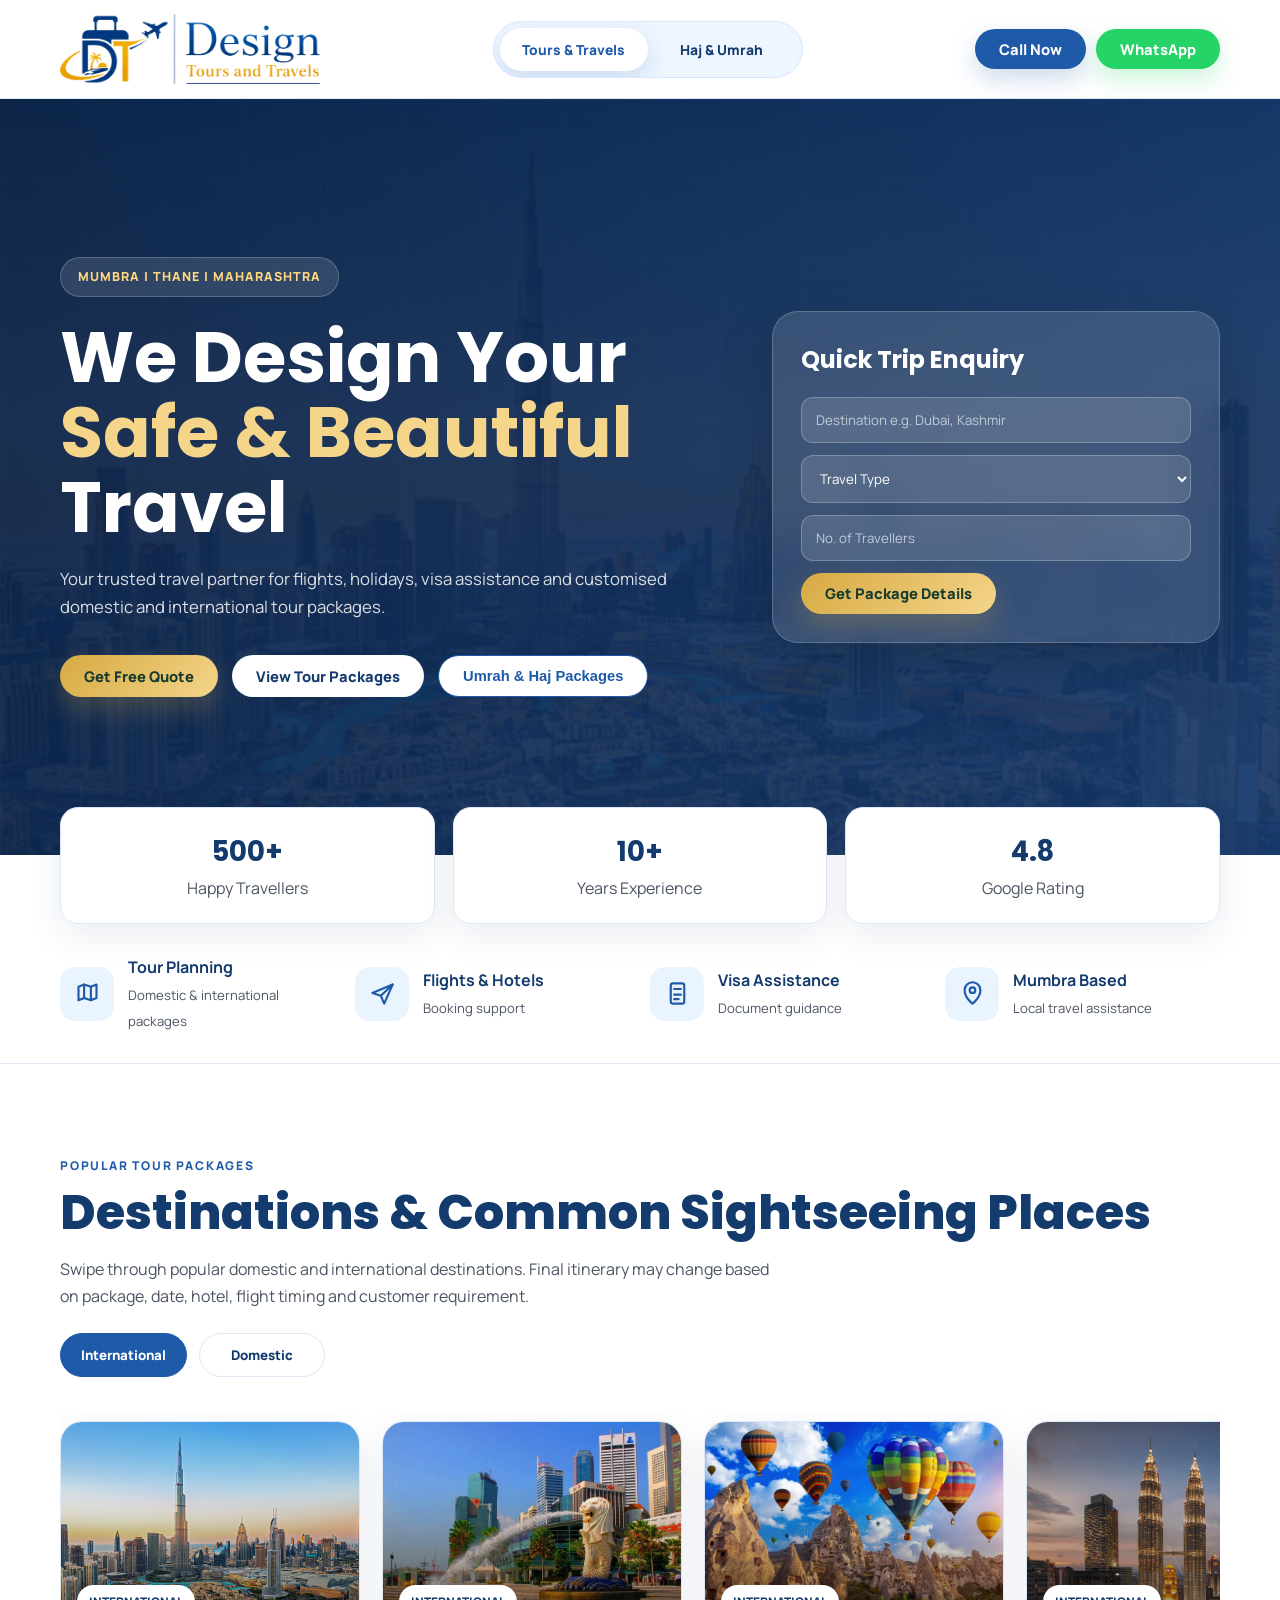
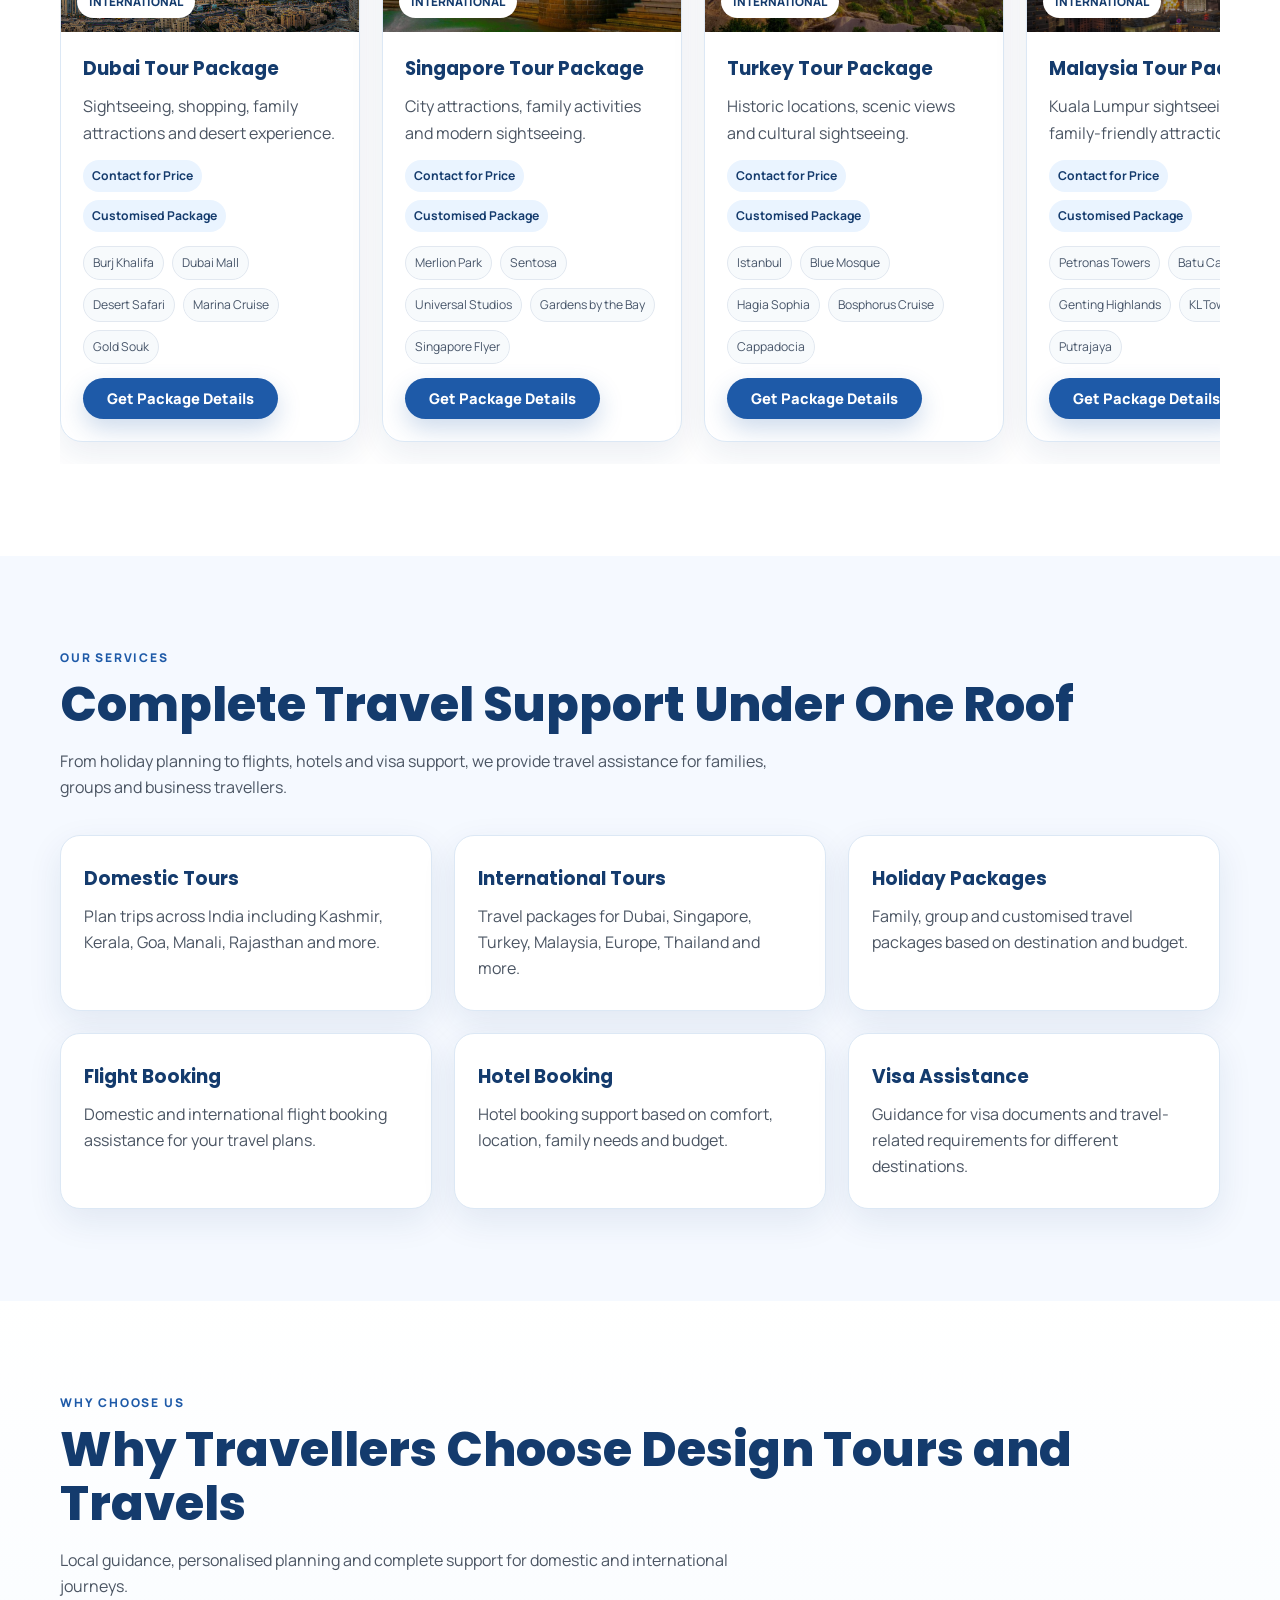
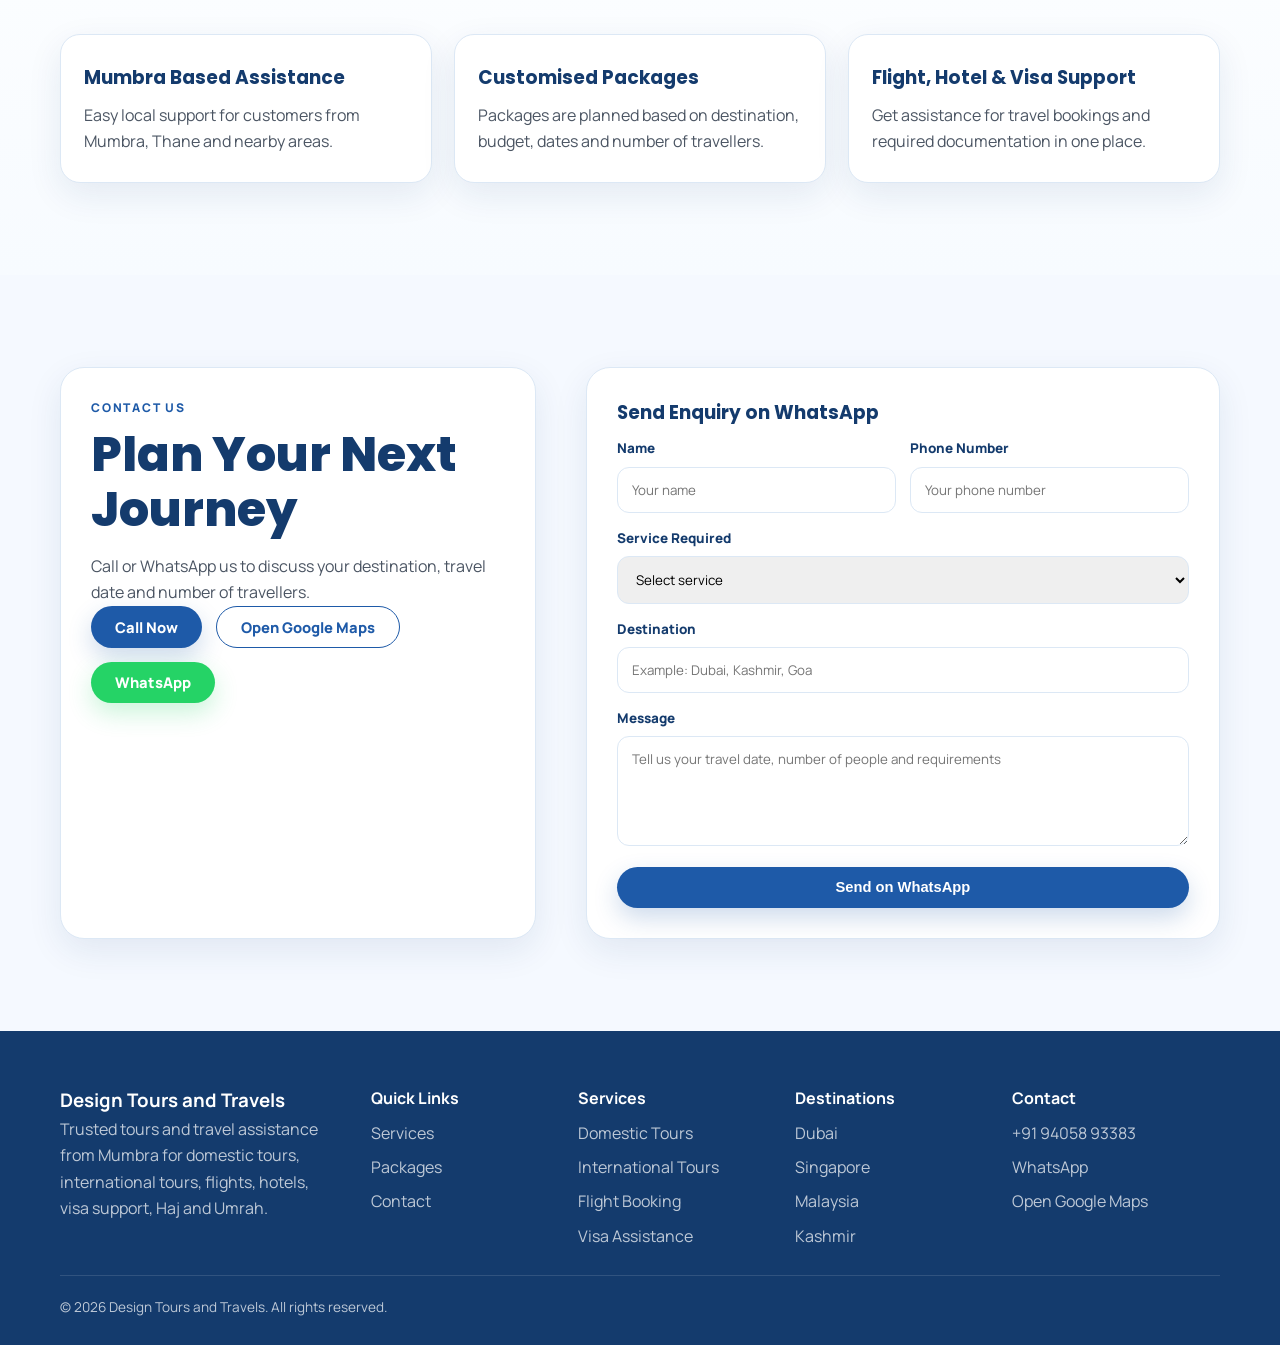
==== commit 25572a82: "Update WhatsApp links for travel inquiries" ====
--- a/index.html
+++ b/index.html
@@ -41,7 +41,7 @@
 
         <div class="header-actions">
           <a class="btn btn-primary" href="tel:+919405893383">Call Now</a>
-          <a class="btn btn-whatsapp" target="_blank" href="https://wa.me/919405893383?text=Hello%2C%20I%20want%20to%20enquire%20about%20travel%20packages">WhatsApp</a>
+          <a class="btn btn-whatsapp" target="_blank" href="https://wa.me/919405893383?text=Hello%20Design%20Tours%20and%20Travels%2C%20I%20would%20like%20to%20enquire%20about%20your%20travel%20services.%0A%0AService%20needed%3A%20%0ADestination%3A%20%0ANo.%20of%20travellers%3A%20?text=Hello%20Design%20Tours%20and%20Travels%2C%20I%20would%20like%20to%20enquire%20about%20a%20customised%20tour%20package.%0A%0APlease%20share%20details%20for%20destination%2C%20hotel%2C%20flight%20and%20visa%20assistance.%0A%0AName%3A%20%0ACity%3A%20%0ANo.%20of%20travellers%3A%20%0APreferred%20month%3A%20">WhatsApp</a>
           <button class="mobile-menu-btn" id="mobileMenuBtn" type="button" aria-label="Open menu">
             <span></span><span></span><span></span>
           </button>
@@ -86,7 +86,7 @@
               <option>Group Tour</option>
             </select>
             <input placeholder="No. of Travellers" />
-            <a class="btn btn-gold" target="_blank" href="https://wa.me/919405893383?text=Hello%2C%20I%20want%20package%20details">Get Package Details</a>
+            <a class="btn btn-gold" target="_blank" href="https://wa.me/919405893383?text=Hello%20Design%20Tours%20and%20Travels%2C%20I%20would%20like%20to%20enquire%20about%20your%20travel%20services.%0A%0AService%20needed%3A%20%0ADestination%3A%20%0ANo.%20of%20travellers%3A%20?text=Hello%20Design%20Tours%20and%20Travels%2C%20I%20want%20package%20details%20for%20a%20customised%20trip.%0A%0ADestination%3A%20%0ANo.%20of%20travellers%3A%20%0APreferred%20travel%20month%3A%20%0ABudget%20range%3A%20">Get Package Details</a>
           </div>
         </div>
       </section>
@@ -131,8 +131,7 @@
               </p>
             </div>
             <div class="filter-row" aria-label="Package filters">
-              <button class="filter-btn active" data-filter="all" type="button">All</button>
-              <button class="filter-btn" data-filter="international" type="button">International</button>
+              <button class="filter-btn active" data-filter="international" type="button">International</button>
               <button class="filter-btn" data-filter="domestic" type="button">Domestic</button>
             </div>
           </div>
@@ -191,7 +190,7 @@
               Let us take care of everything — from visa to flight to hotel — so you can focus on ibaadat and the spiritual experience of a lifetime.
             </p>
             <div class="hero-buttons">
-              <a class="btn btn-gold" target="_blank" href="https://wa.me/919405893383?text=Assalamualaikum%2C%20I%20want%20Umrah%20package%20details">View Umrah Packages</a>
+              <a class="btn btn-gold" target="_blank" href="https://wa.me/919405893383?text=Hello%20Design%20Tours%20and%20Travels%2C%20I%20would%20like%20to%20enquire%20about%20your%20travel%20services.%0A%0AService%20needed%3A%20%0ADestination%3A%20%0ANo.%20of%20travellers%3A%20?text=Assalamualaikum%20Design%20Tours%20and%20Travels%2C%20I%20want%20Umrah%20package%20details.%0A%0APackage%20type%3A%20Premium%20%2F%20Deluxe%20%2F%20Customised%0ANo.%20of%20travellers%3A%20%0APreferred%20month%3A%20%0ADeparture%20city%3A%20">View Umrah Packages</a>
               <a class="btn btn-white" href="tel:+919405893383">Call for Haj Details</a>
             </div>
           </div>
@@ -206,9 +205,9 @@
             <p class="section-sub">Packages are customised based on travel dates, hotel preference, group size and availability.</p>
           </div>
           <div class="haj-grid">
-            <article class="haj-card reveal"><h3>Umrah Packages</h3><p>Family and group Umrah package support with flights, hotels, visa guidance and ziyarat assistance.</p><span>Contact for Price</span></article>
-            <article class="haj-card reveal"><h3>Haj Assistance</h3><p>Guidance for Haj travel planning, documents, group arrangements and related booking support.</p><span>Contact for Price</span></article>
-            <article class="haj-card reveal"><h3>Ziyarat Support</h3><p>Support for Makkah and Madinah ziyarat planning based on package and customer requirement.</p><span>Included in selected packages</span></article>
+            <article class="haj-card reveal"><h3>Premium Umrah Package</h3><p>Premium hotel preference, comfortable travel planning, visa guidance, flight support and Makkah & Madinah assistance.</p><span>Contact for Pricing</span><a class="btn btn-gold haj-card-btn" target="_blank" href="https://wa.me/919405893383?text=Assalamualaikum%20Design%20Tours%20and%20Travels%2C%20I%20want%20details%20for%20the%20Premium%20Umrah%20Package.%0A%0ANo.%20of%20travellers%3A%20%0APreferred%20month%3A%20%0ADeparture%20city%3A%20">Enquire Now</a></article>
+            <article class="haj-card reveal"><h3>Deluxe Umrah Package</h3><p>Balanced Umrah package assistance with suitable hotels, travel support, visa guidance and ziyarat planning.</p><span>Contact for Pricing</span><a class="btn btn-gold haj-card-btn" target="_blank" href="https://wa.me/919405893383?text=Assalamualaikum%20Design%20Tours%20and%20Travels%2C%20I%20want%20details%20for%20the%20Deluxe%20Umrah%20Package.%0A%0ANo.%20of%20travellers%3A%20%0APreferred%20month%3A%20%0ADeparture%20city%3A%20">Enquire Now</a></article>
+            <article class="haj-card reveal"><h3>Customised Umrah Package</h3><p>Personalised Umrah planning based on your family size, budget, hotel preference, travel dates and comfort needs.</p><span>Contact for Pricing</span><a class="btn btn-gold haj-card-btn" target="_blank" href="https://wa.me/919405893383?text=Assalamualaikum%20Design%20Tours%20and%20Travels%2C%20I%20want%20a%20Customised%20Umrah%20Package.%0A%0ABudget%20range%3A%20%0ANo.%20of%20travellers%3A%20%0APreferred%20month%3A%20%0ADeparture%20city%3A%20">Enquire Now</a></article>
           </div>
         </div>
       </section>
@@ -234,7 +233,7 @@
           <h2 class="section-title">Plan Your Haj or Umrah Journey with Us</h2>
           <p class="section-sub">Speak with Design Tours and Travels for package guidance, group support and travel planning.</p>
           <div class="hero-buttons">
-            <a class="btn btn-gold" target="_blank" href="https://wa.me/919405893383?text=Assalamualaikum%2C%20I%20want%20Haj%20or%20Umrah%20package%20details">WhatsApp Enquiry</a>
+            <a class="btn btn-gold" target="_blank" href="https://wa.me/919405893383?text=Hello%20Design%20Tours%20and%20Travels%2C%20I%20would%20like%20to%20enquire%20about%20your%20travel%20services.%0A%0AService%20needed%3A%20%0ADestination%3A%20%0ANo.%20of%20travellers%3A%20?text=Assalamualaikum%20Design%20Tours%20and%20Travels%2C%20I%20want%20Haj%20or%20Umrah%20package%20details.%0A%0AInterested%20in%3A%20Haj%20%2F%20Umrah%0APackage%20type%3A%20Premium%20%2F%20Deluxe%20%2F%20Customised%0ANo.%20of%20travellers%3A%20%0APreferred%20month%3A%20">WhatsApp Enquiry</a>
             <button class="btn btn-white" data-mode="tours" type="button">Back to Tours</button>
           </div>
         </div>
@@ -250,7 +249,7 @@
           <div class="contact-actions">
             <a class="btn btn-primary" href="tel:+919405893383">Call Now</a>
             <a class="btn btn-outline" target="_blank" href="https://maps.app.goo.gl/i4uhce4Yjxx17tNGA?g_st=ac">Open Google Maps</a>
-            <a class="btn btn-whatsapp" target="_blank" href="https://wa.me/919405893383?text=Hello%2C%20I%20want%20to%20enquire%20about%20travel%20packages">WhatsApp</a>
+            <a class="btn btn-whatsapp" target="_blank" href="https://wa.me/919405893383?text=Hello%20Design%20Tours%20and%20Travels%2C%20I%20would%20like%20to%20enquire%20about%20your%20travel%20services.%0A%0AService%20needed%3A%20%0ADestination%3A%20%0ANo.%20of%20travellers%3A%20?text=Hello%20Design%20Tours%20and%20Travels%2C%20I%20would%20like%20to%20enquire%20about%20a%20customised%20tour%20package.%0A%0APlease%20share%20details%20for%20destination%2C%20hotel%2C%20flight%20and%20visa%20assistance.%0A%0AName%3A%20%0ACity%3A%20%0ANo.%20of%20travellers%3A%20%0APreferred%20month%3A%20">WhatsApp</a>
           </div>
         </div>
 
@@ -288,7 +287,7 @@
       <div><h4>Quick Links</h4><a href="#services">Services</a><a href="#packages">Packages</a><a href="#contact">Contact</a></div>
       <div><h4>Services</h4><a href="#services">Domestic Tours</a><a href="#services">International Tours</a><a href="#services">Flight Booking</a><a href="#services">Visa Assistance</a></div>
       <div><h4>Destinations</h4><a href="#packages">Dubai</a><a href="#packages">Singapore</a><a href="#packages">Malaysia</a><a href="#packages">Kashmir</a></div>
-      <div><h4>Contact</h4><a href="tel:+919405893383">+91 94058 93383</a><a target="_blank" href="https://wa.me/919405893383">WhatsApp</a><a target="_blank" href="https://maps.app.goo.gl/i4uhce4Yjxx17tNGA?g_st=ac">Open Google Maps</a></div>
+      <div><h4>Contact</h4><a href="tel:+919405893383">+91 94058 93383</a><a target="_blank" href="https://wa.me/919405893383?text=Hello%20Design%20Tours%20and%20Travels%2C%20I%20would%20like%20to%20enquire%20about%20your%20travel%20services.%0A%0AService%20needed%3A%20%0ADestination%3A%20%0ANo.%20of%20travellers%3A%20">WhatsApp</a><a target="_blank" href="https://maps.app.goo.gl/i4uhce4Yjxx17tNGA?g_st=ac">Open Google Maps</a></div>
     </div>
     <div class="container footer-bottom">© 2026 Design Tours and Travels. All rights reserved.</div>
   </footer>
@@ -296,7 +295,7 @@
   <div class="bottom-cta">
     <a href="tel:+919405893383">Call</a>
     <a target="_blank" href="https://maps.app.goo.gl/i4uhce4Yjxx17tNGA?g_st=ac">Maps</a>
-    <a target="_blank" href="https://wa.me/919405893383?text=Hello%2C%20I%20want%20to%20enquire%20about%20travel%20packages">WhatsApp</a>
+    <a target="_blank" href="https://wa.me/919405893383?text=Hello%20Design%20Tours%20and%20Travels%2C%20I%20would%20like%20to%20enquire%20about%20your%20travel%20services.%0A%0AService%20needed%3A%20%0ADestination%3A%20%0ANo.%20of%20travellers%3A%20?text=Hello%20Design%20Tours%20and%20Travels%2C%20I%20would%20like%20to%20enquire%20about%20a%20customised%20tour%20package.%0A%0APlease%20share%20details%20for%20destination%2C%20hotel%2C%20flight%20and%20visa%20assistance.%0A%0AName%3A%20%0ACity%3A%20%0ANo.%20of%20travellers%3A%20%0APreferred%20month%3A%20">WhatsApp</a>
   </div>
 
   <script src="js/script.js"></script>
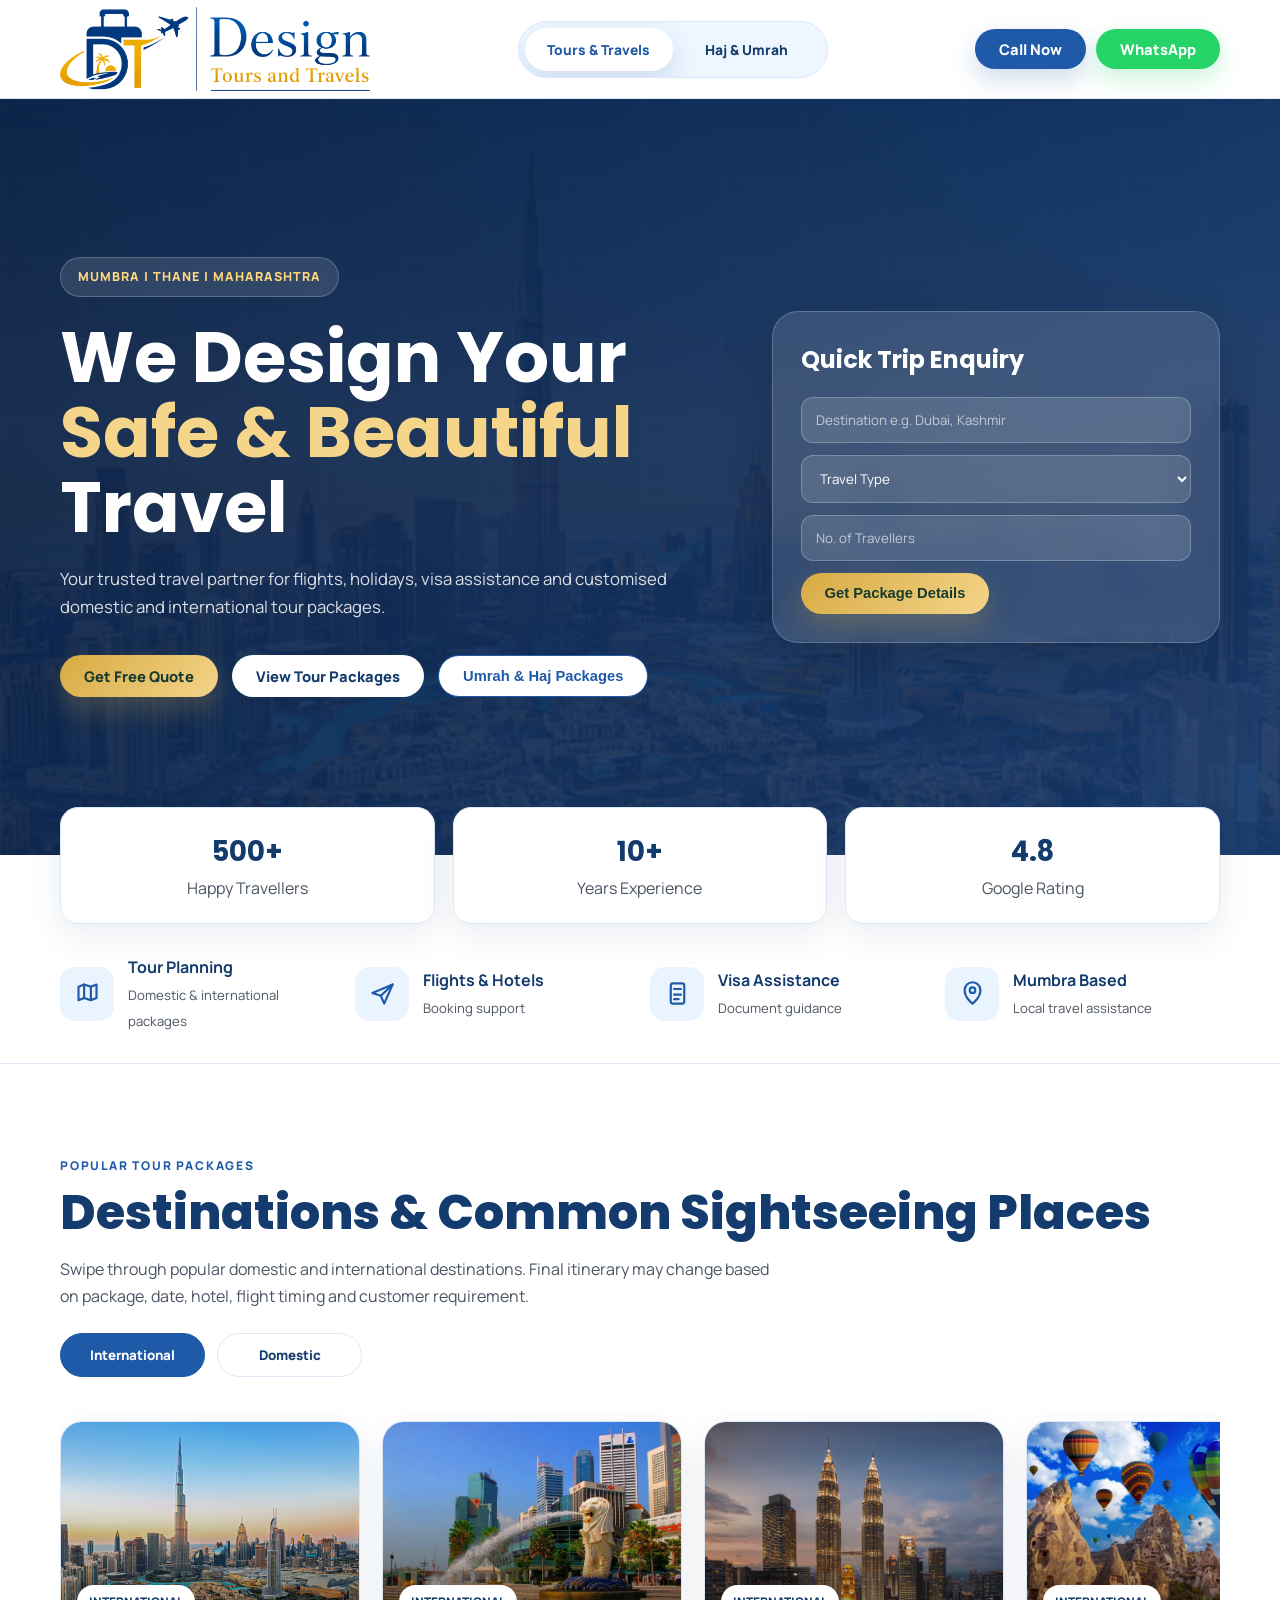
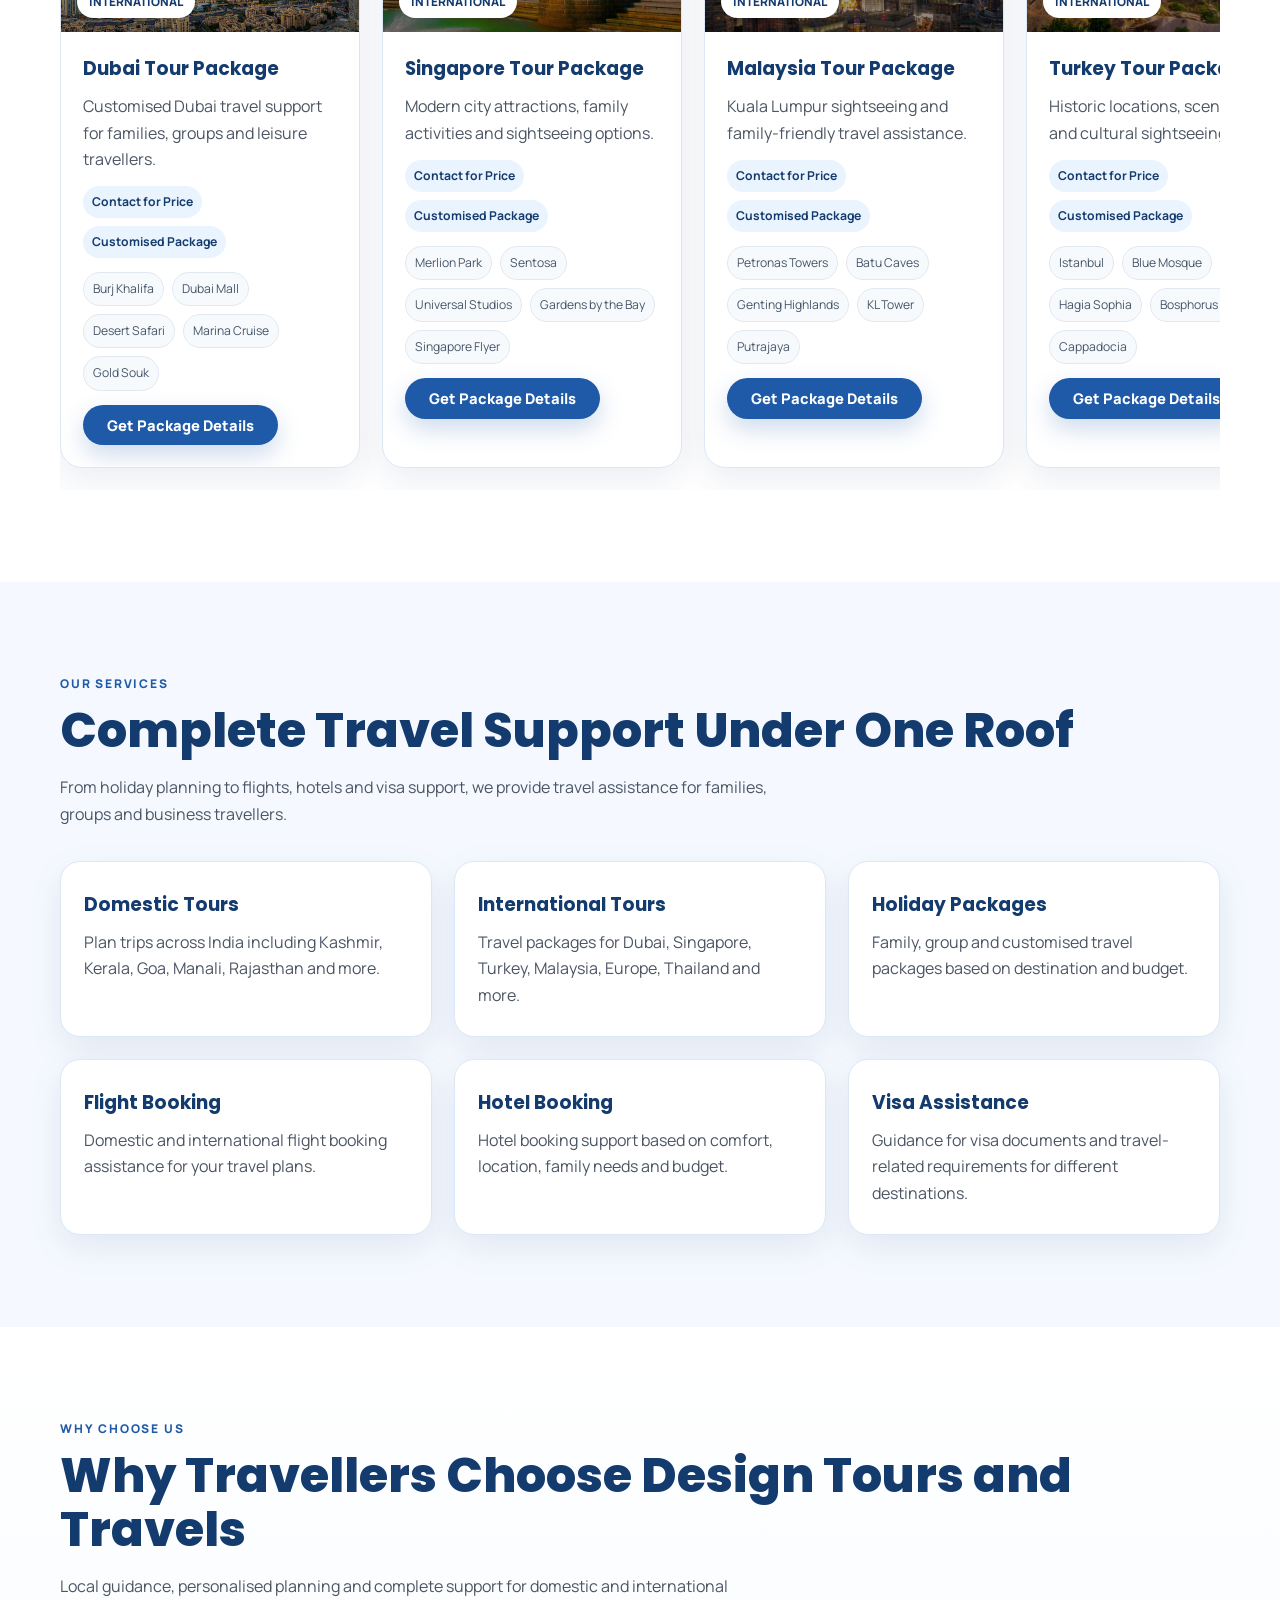
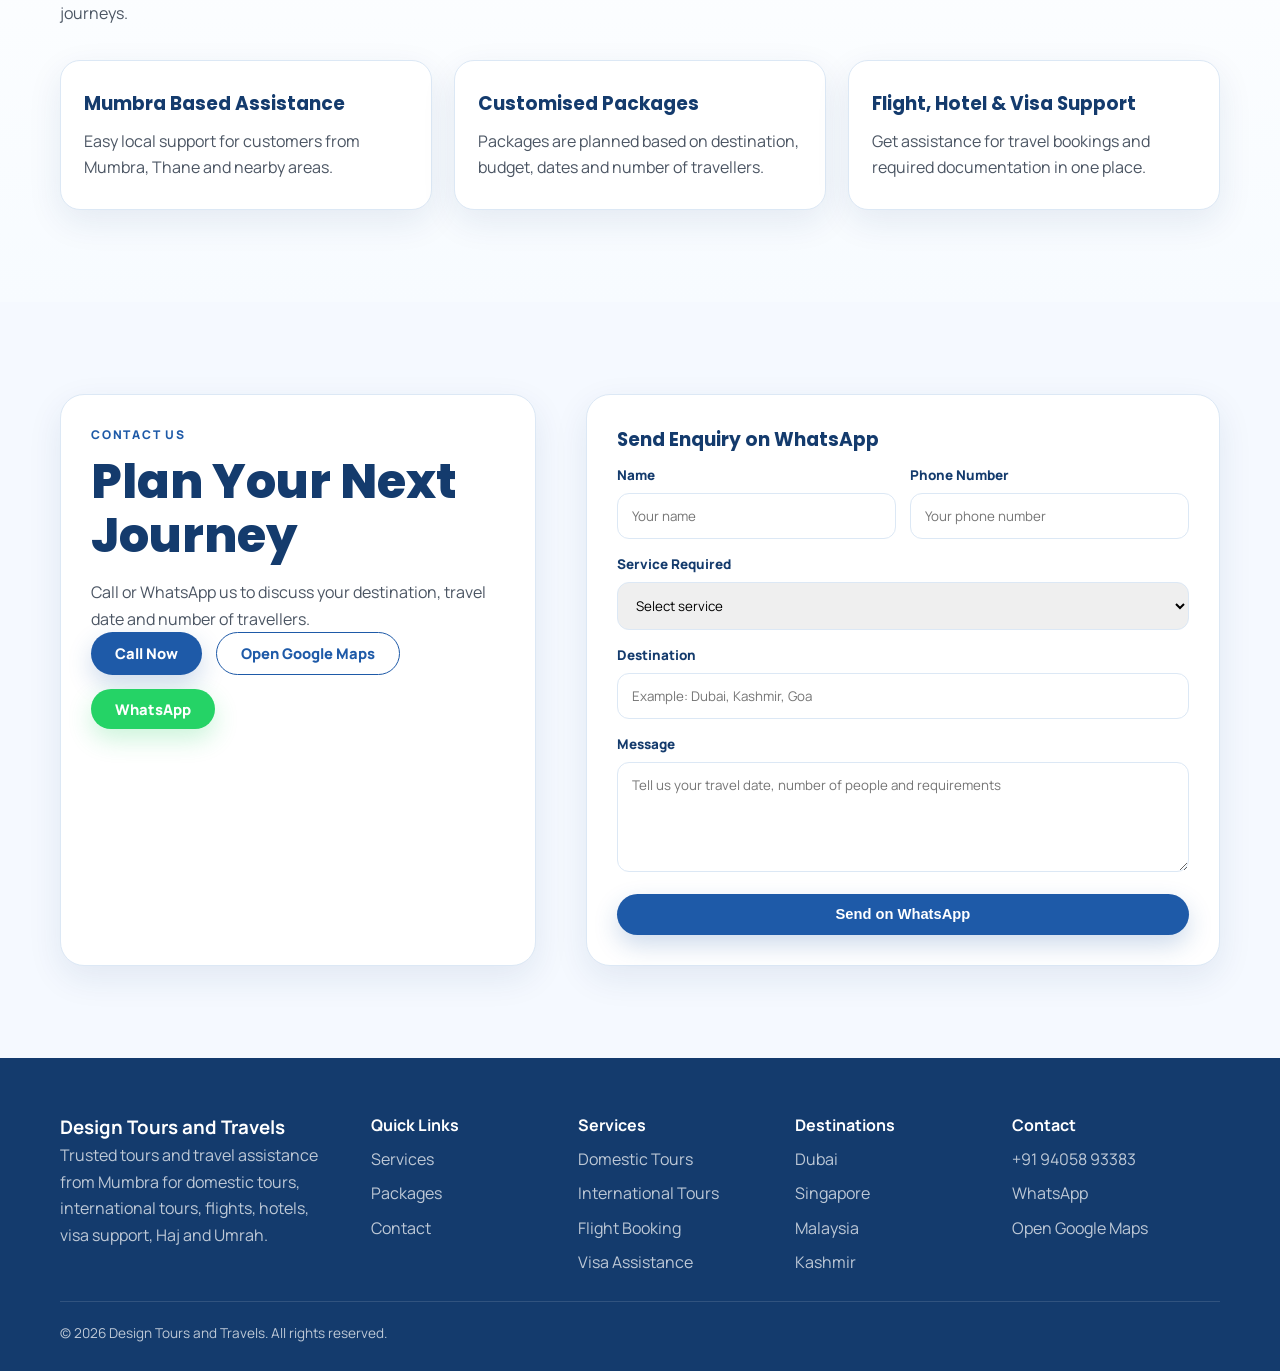
==== commit 74b30c13: "Add files via upload" ====
--- a/index.html
+++ b/index.html
@@ -1,303 +1,304 @@
-<!doctype html>
+<!DOCTYPE html>
+
 <html lang="en">
 <head>
-  <meta charset="UTF-8" />
-  <meta name="viewport" content="width=device-width, initial-scale=1.0" />
-  <title>Design Tours and Travels | Tours, Packages, Haj & Umrah</title>
-  <meta name="description" content="Design Tours and Travels in Mumbra provides domestic tours, international packages, flight booking, hotel booking, visa assistance, and dedicated Haj & Umrah travel support." />
-
-  <link rel="preconnect" href="https://fonts.googleapis.com" />
-  <link rel="preconnect" href="https://fonts.gstatic.com" crossorigin />
- <link href="https://fonts.googleapis.com/css2?family=Amiri:wght@400;700&family=Manrope:wght@400;500;600;700;800&family=Poppins:wght@500;600;700;800&display=swap" rel="stylesheet">
-  <link rel="stylesheet" href="css/styles.css" />
-</head>
+<meta charset="utf-8"/>
+<meta content="width=device-width, initial-scale=1.0" name="viewport"/>
+<title>Design Tours and Travels | Tours, Packages, Haj &amp; Umrah</title>
+<meta content="Design Tours and Travels in Mumbra provides domestic tours, international packages, flight booking, hotel booking, visa assistance, and dedicated Haj &amp; Umrah travel support." name="description"/>
+<link href="https://fonts.googleapis.com" rel="preconnect"/>
+<link crossorigin="" href="https://fonts.gstatic.com" rel="preconnect"/>
+<link href="https://fonts.googleapis.com/css2?family=Amiri:wght@400;700&amp;family=Manrope:wght@400;500;600;700;800&amp;family=Poppins:wght@500;600;700;800&amp;display=swap" rel="stylesheet"/>
+<link href="css/styles.css" rel="stylesheet">
+</link></head>
 <body class="tours-mode">
-  <div class="loader" id="loader" aria-label="Loading website">
-    <div class="loader-card">
-      <img class="loader-logo" src="assets/logo.png" alt="Design Tours and Travels Logo" />
-      <p>Preparing your travel experience</p>
-
-      <div class="plane-loader-line" aria-hidden="true">
-        <span class="plane-loader-track"></span>
-        <svg class="aircraft-loader-svg" viewBox="0 0 64 64" aria-hidden="true">
-          <path class="aircraft-body" d="M61.4 29.4c-1.6-1.2-4.3-1.8-8.2-1.8H41.4L24.2 11.6c-.8-.7-1.8-1.1-2.9-1.1h-5c-.8 0-1.3.9-.9 1.6l9.3 15.5H13.2l-5.1-4.9c-.5-.5-1.2-.8-2-.8H3.3c-.8 0-1.3.8-1 1.5L5.4 32l-3.1 8.6c-.3.7.2 1.5 1 1.5h2.8c.8 0 1.5-.3 2-.8l5.1-4.9h11.5l-9.3 15.5c-.4.7.1 1.6.9 1.6h5c1.1 0 2.1-.4 2.9-1.1l17.2-16h11.8c3.9 0 6.6-.6 8.2-1.8 1.8-1.4 1.8-4.4 0-5.8Z" />
-          <path class="aircraft-window" d="M47.5 29.8h5.5c1.8 0 3.1.2 4 .7" />
-        </svg>
-      </div>
-    </div>
-  </div>
-
-  <header class="site-header">
-    <div class="container">
-      <div class="header-inner">
-        <a href="#home" class="brand" aria-label="Design Tours and Travels Home">
-          <img src="assets/logo.png" alt="Design Tours and Travels Logo" />
-        </a>
-
-        <div class="mode-switch" aria-label="Website mode switch">
-          <button class="switch-btn tours active" data-mode="tours" type="button">Tours & Travels</button>
-          <button class="switch-btn haj" data-mode="haj" type="button">Haj & Umrah</button>
-        </div>
-
-        <div class="header-actions">
-          <a class="btn btn-primary" href="tel:+919405893383">Call Now</a>
-          <a class="btn btn-whatsapp" target="_blank" href="https://wa.me/919405893383?text=Hello%20Design%20Tours%20and%20Travels%2C%20I%20would%20like%20to%20enquire%20about%20your%20travel%20services.%0A%0AService%20needed%3A%20%0ADestination%3A%20%0ANo.%20of%20travellers%3A%20?text=Hello%20Design%20Tours%20and%20Travels%2C%20I%20would%20like%20to%20enquire%20about%20a%20customised%20tour%20package.%0A%0APlease%20share%20details%20for%20destination%2C%20hotel%2C%20flight%20and%20visa%20assistance.%0A%0AName%3A%20%0ACity%3A%20%0ANo.%20of%20travellers%3A%20%0APreferred%20month%3A%20">WhatsApp</a>
-          <button class="mobile-menu-btn" id="mobileMenuBtn" type="button" aria-label="Open menu">
-            <span></span><span></span><span></span>
-          </button>
-        </div>
-      </div>
-
-      <nav class="mobile-menu hidden" id="mobileMenu">
-        <a href="#services">Services</a>
-        <a href="#packages">Packages</a>
-        <a href="#contact">Contact</a>
-        <button data-mode="tours" type="button">Tours & Travels</button>
-        <button data-mode="haj" type="button">Haj & Umrah</button>
-      </nav>
-    </div>
-  </header>
-
-  <main>
-    <section class="mode-panel active" id="toursPanel">
-      <section class="hero tours-hero" id="home">
-        <div class="container hero-grid">
-          <div class="hero-content reveal">
-            <div class="hero-badge">Mumbra | Thane | Maharashtra</div>
-            <h1>We Design Your <span>Safe & Beautiful</span> Travel</h1>
-            <p>
+<div aria-label="Loading website" class="loader" id="loader">
+<div class="loader-card">
+<img alt="Design Tours and Travels Logo" class="loader-logo" src="assets/logo.png"/>
+<p>Preparing your travel experience</p>
+<div aria-hidden="true" class="plane-loader-line">
+<span class="plane-loader-track"></span>
+<svg aria-hidden="true" class="aircraft-loader-svg" viewbox="0 0 64 64">
+<path class="aircraft-body" d="M61.4 29.4c-1.6-1.2-4.3-1.8-8.2-1.8H41.4L24.2 11.6c-.8-.7-1.8-1.1-2.9-1.1h-5c-.8 0-1.3.9-.9 1.6l9.3 15.5H13.2l-5.1-4.9c-.5-.5-1.2-.8-2-.8H3.3c-.8 0-1.3.8-1 1.5L5.4 32l-3.1 8.6c-.3.7.2 1.5 1 1.5h2.8c.8 0 1.5-.3 2-.8l5.1-4.9h11.5l-9.3 15.5c-.4.7.1 1.6.9 1.6h5c1.1 0 2.1-.4 2.9-1.1l17.2-16h11.8c3.9 0 6.6-.6 8.2-1.8 1.8-1.4 1.8-4.4 0-5.8Z"></path>
+<path class="aircraft-window" d="M47.5 29.8h5.5c1.8 0 3.1.2 4 .7"></path>
+</svg>
+</div>
+</div>
+</div>
+<header class="site-header">
+<div class="container">
+<div class="header-inner">
+<a aria-label="Design Tours and Travels Home" class="brand" href="#home">
+<img alt="Design Tours and Travels Logo" src="assets/logo.png"/>
+</a>
+<div aria-label="Website mode switch" class="mode-switch">
+<button class="switch-btn tours active" data-mode="tours" type="button">Tours &amp; Travels</button>
+<button class="switch-btn haj" data-mode="haj" type="button">Haj &amp; Umrah</button>
+</div>
+<div class="header-actions">
+<a class="btn btn-primary" href="tel:+919405893383">Call Now</a>
+<a class="btn btn-whatsapp" href="https://wa.me/919405893383?text=Hello%20Design%20Tours%20and%20Travels%2C%0AI%20would%20like%20to%20enquire%20about%20a%20customised%20tour%20package.%0A%0AService%20needed%3A%20%0ADestination%3A%20%0ANo.%20of%20travellers%3A%20%0APreferred%20month%3A%20%0ADeparture%20city%3A%20%0A%0APlease%20share%20package%20options%20and%20contact-for-price%20details." target="_blank">WhatsApp</a>
+<button aria-label="Open menu" class="mobile-menu-btn" id="mobileMenuBtn" type="button">
+<span></span><span></span><span></span>
+</button>
+</div>
+</div>
+<nav class="mobile-menu hidden" id="mobileMenu">
+<a href="#services">Services</a>
+<a href="#packages">Packages</a>
+<a href="#contact">Contact</a>
+<button data-mode="tours" type="button">Tours &amp; Travels</button>
+<button data-mode="haj" type="button">Haj &amp; Umrah</button>
+</nav>
+</div>
+</header>
+<main>
+<section class="mode-panel active" id="toursPanel">
+<section class="hero tours-hero" id="home">
+<div class="container hero-grid">
+<div class="hero-content reveal">
+<div class="hero-badge">Mumbra | Thane | Maharashtra</div>
+<h1>We Design Your <span>Safe &amp; Beautiful</span> Travel</h1>
+<p>
               Your trusted travel partner for flights, holidays, visa assistance and customised domestic and international tour packages.
             </p>
-            <div class="hero-buttons">
-              <a class="btn btn-gold" href="#contact">Get Free Quote</a>
-              <a class="btn btn-white" href="#packages">View Tour Packages</a>
-              <button class="btn btn-outline" data-mode="haj" type="button">Umrah & Haj Packages</button>
-            </div>
-          </div>
-
-          <div class="quick-card reveal">
-            <h3>Quick Trip Enquiry</h3>
-            <input placeholder="Destination e.g. Dubai, Kashmir" />
-            <select>
-              <option>Travel Type</option>
-              <option>Domestic Tour</option>
-              <option>International Tour</option>
-              <option>Family Package</option>
-              <option>Group Tour</option>
-            </select>
-            <input placeholder="No. of Travellers" />
-            <a class="btn btn-gold" target="_blank" href="https://wa.me/919405893383?text=Hello%20Design%20Tours%20and%20Travels%2C%20I%20would%20like%20to%20enquire%20about%20your%20travel%20services.%0A%0AService%20needed%3A%20%0ADestination%3A%20%0ANo.%20of%20travellers%3A%20?text=Hello%20Design%20Tours%20and%20Travels%2C%20I%20want%20package%20details%20for%20a%20customised%20trip.%0A%0ADestination%3A%20%0ANo.%20of%20travellers%3A%20%0APreferred%20travel%20month%3A%20%0ABudget%20range%3A%20">Get Package Details</a>
-          </div>
-        </div>
-      </section>
-
-      <section class="stats-section">
-        <div class="container stats-grid reveal">
-          <div class="stat-card"><strong>500+</strong><span>Happy Travellers</span></div>
-          <div class="stat-card"><strong>10+</strong><span>Years Experience</span></div>
-          <div class="stat-card"><strong>4.8</strong><span>Google Rating</span></div>
-        </div>
-      </section>
-
-      <section class="trust-strip">
-        <div class="container trust-grid">
-          <div class="trust-item">
-            <div class="icon-box"><svg viewBox="0 0 24 24"><path d="M4 18V6l5-2 6 2 5-2v12l-5 2-6-2-5 2Z"/><path d="M9 4v12"/><path d="M15 6v12"/></svg></div>
-            <div><strong>Tour Planning</strong><span>Domestic & international packages</span></div>
-          </div>
-          <div class="trust-item">
-            <div class="icon-box"><svg viewBox="0 0 24 24"><path d="M3 11.5 21 4l-7.5 17-3-7-7.5-2.5Z"/><path d="M10.5 14 21 4"/></svg></div>
-            <div><strong>Flights & Hotels</strong><span>Booking support</span></div>
-          </div>
-          <div class="trust-item">
-            <div class="icon-box"><svg viewBox="0 0 24 24"><rect x="6" y="3" width="12" height="18" rx="2"/><path d="M9 8h6"/><path d="M9 13h6"/><path d="M9 17h4"/></svg></div>
-            <div><strong>Visa Assistance</strong><span>Document guidance</span></div>
-          </div>
-          <div class="trust-item">
-            <div class="icon-box"><svg viewBox="0 0 24 24"><path d="M12 21s7-5.2 7-12a7 7 0 0 0-14 0c0 6.8 7 12 7 12Z"/><circle cx="12" cy="9" r="2.5"/></svg></div>
-            <div><strong>Mumbra Based</strong><span>Local travel assistance</span></div>
-          </div>
-        </div>
-      </section>
-
-      <section class="section packages" id="packages">
-        <div class="container">
-          <div class="section-head packages-head reveal">
-            <div>
-              <div class="section-label">Popular Tour Packages</div>
-              <h2 class="section-title">Destinations & Common Sightseeing Places</h2>
-              <p class="section-sub">
+<div class="hero-buttons">
+<a class="btn btn-gold" href="#contact">Get Free Quote</a>
+<a class="btn btn-white" href="#packages">View Tour Packages</a>
+<button class="btn btn-outline" data-mode="haj" type="button">Umrah &amp; Haj Packages</button>
+</div>
+</div>
+<div class="quick-card reveal">
+<h3>Quick Trip Enquiry</h3>
+<input id="quickDestination" placeholder="Destination e.g. Dubai, Kashmir"/>
+<select id="quickTravelType">
+<option value="">Travel Type</option>
+<option>Domestic Tour</option>
+<option>International Tour</option>
+<option>Family Package</option>
+<option>Group Tour</option>
+</select>
+<input id="quickTravellers" placeholder="No. of Travellers"/>
+<button class="btn btn-gold" id="quickTripBtn" type="button">Get Package Details</button>
+</div>
+</div>
+</section>
+<section class="stats-section">
+<div class="container stats-grid reveal">
+<div class="stat-card"><strong>500+</strong><span>Happy Travellers</span></div>
+<div class="stat-card"><strong>10+</strong><span>Years Experience</span></div>
+<div class="stat-card"><strong>4.8</strong><span>Google Rating</span></div>
+</div>
+</section>
+<section class="trust-strip">
+<div class="container trust-grid">
+<div class="trust-item">
+<div class="icon-box"><svg viewbox="0 0 24 24"><path d="M4 18V6l5-2 6 2 5-2v12l-5 2-6-2-5 2Z"></path><path d="M9 4v12"></path><path d="M15 6v12"></path></svg></div>
+<div><strong>Tour Planning</strong><span>Domestic &amp; international packages</span></div>
+</div>
+<div class="trust-item">
+<div class="icon-box"><svg viewbox="0 0 24 24"><path d="M3 11.5 21 4l-7.5 17-3-7-7.5-2.5Z"></path><path d="M10.5 14 21 4"></path></svg></div>
+<div><strong>Flights &amp; Hotels</strong><span>Booking support</span></div>
+</div>
+<div class="trust-item">
+<div class="icon-box"><svg viewbox="0 0 24 24"><rect height="18" rx="2" width="12" x="6" y="3"></rect><path d="M9 8h6"></path><path d="M9 13h6"></path><path d="M9 17h4"></path></svg></div>
+<div><strong>Visa Assistance</strong><span>Document guidance</span></div>
+</div>
+<div class="trust-item">
+<div class="icon-box"><svg viewbox="0 0 24 24"><path d="M12 21s7-5.2 7-12a7 7 0 0 0-14 0c0 6.8 7 12 7 12Z"></path><circle cx="12" cy="9" r="2.5"></circle></svg></div>
+<div><strong>Mumbra Based</strong><span>Local travel assistance</span></div>
+</div>
+</div>
+</section>
+<section class="section packages" id="packages">
+<div class="container">
+<div class="section-head packages-head reveal">
+<div>
+<div class="section-label">Popular Tour Packages</div>
+<h2 class="section-title">Destinations &amp; Common Sightseeing Places</h2>
+<p class="section-sub">
                 Swipe through popular domestic and international destinations. Final itinerary may change based on package, date, hotel, flight timing and customer requirement.
               </p>
-            </div>
-            <div class="filter-row" aria-label="Package filters">
-              <button class="filter-btn active" data-filter="international" type="button">International</button>
-              <button class="filter-btn" data-filter="domestic" type="button">Domestic</button>
-            </div>
-          </div>
-          <div class="package-slider" id="packageSlider"></div>
-        </div>
-      </section>
-
-      <section class="section services" id="services">
-        <div class="container">
-          <div class="section-head reveal">
-            <div class="section-label">Our Services</div>
-            <h2 class="section-title">Complete Travel Support Under One Roof</h2>
-            <p class="section-sub">From holiday planning to flights, hotels and visa support, we provide travel assistance for families, groups and business travellers.</p>
-          </div>
-
-          <div class="services-grid">
-            <article class="service-card reveal"><h3>Domestic Tours</h3><p>Plan trips across India including Kashmir, Kerala, Goa, Manali, Rajasthan and more.</p></article>
-            <article class="service-card reveal"><h3>International Tours</h3><p>Travel packages for Dubai, Singapore, Turkey, Malaysia, Europe, Thailand and more.</p></article>
-            <article class="service-card reveal"><h3>Holiday Packages</h3><p>Family, group and customised travel packages based on destination and budget.</p></article>
-            <article class="service-card reveal"><h3>Flight Booking</h3><p>Domestic and international flight booking assistance for your travel plans.</p></article>
-            <article class="service-card reveal"><h3>Hotel Booking</h3><p>Hotel booking support based on comfort, location, family needs and budget.</p></article>
-            <article class="service-card reveal"><h3>Visa Assistance</h3><p>Guidance for visa documents and travel-related requirements for different destinations.</p></article>
-          </div>
-        </div>
-      </section>
-
-      <section class="section why-section">
-        <div class="container">
-          <div class="section-head reveal">
-            <div class="section-label">Why Choose Us</div>
-            <h2 class="section-title">Why Travellers Choose Design Tours and Travels</h2>
-            <p class="section-sub">Local guidance, personalised planning and complete support for domestic and international journeys.</p>
-          </div>
-
-          <div class="why-grid">
-            <article class="why-card reveal"><h3>Mumbra Based Assistance</h3><p>Easy local support for customers from Mumbra, Thane and nearby areas.</p></article>
-            <article class="why-card reveal"><h3>Customised Packages</h3><p>Packages are planned based on destination, budget, dates and number of travellers.</p></article>
-            <article class="why-card reveal"><h3>Flight, Hotel & Visa Support</h3><p>Get assistance for travel bookings and required documentation in one place.</p></article>
-          </div>
-        </div>
-      </section>
-    </section>
-
-    <section class="mode-panel" id="hajPanel">
-      <section class="hero haj-hero">
-        <div class="lantern lantern-one" aria-hidden="true"></div>
-        <div class="lantern lantern-two" aria-hidden="true"></div>
-        <div class="kaaba-mark" aria-hidden="true"></div>
-
-        <div class="container">
-          <div class="haj-content reveal">
-            <div class="haj-badge">Premium Haj & Umrah Support</div>
-            <div class="arabic-line">لَبَّيْكَ اللَّهُمَّ لَبَّيْك</div>
-            <h1>Answer the Call of Allah’s Sacred Houses</h1>
-            <p>
+</div>
+<div aria-label="Package filters" class="filter-row">
+<button class="filter-btn active" data-filter="international" type="button">International</button>
+<button class="filter-btn" data-filter="domestic" type="button">Domestic</button>
+</div>
+</div>
+<div class="package-slider" id="packageSlider"></div>
+</div>
+</section>
+<section class="section services" id="services">
+<div class="container">
+<div class="section-head reveal">
+<div class="section-label">Our Services</div>
+<h2 class="section-title">Complete Travel Support Under One Roof</h2>
+<p class="section-sub">From holiday planning to flights, hotels and visa support, we provide travel assistance for families, groups and business travellers.</p>
+</div>
+<div class="services-grid">
+<article class="service-card reveal"><h3>Domestic Tours</h3><p>Plan trips across India including Kashmir, Kerala, Goa, Manali, Rajasthan and more.</p></article>
+<article class="service-card reveal"><h3>International Tours</h3><p>Travel packages for Dubai, Singapore, Turkey, Malaysia, Europe, Thailand and more.</p></article>
+<article class="service-card reveal"><h3>Holiday Packages</h3><p>Family, group and customised travel packages based on destination and budget.</p></article>
+<article class="service-card reveal"><h3>Flight Booking</h3><p>Domestic and international flight booking assistance for your travel plans.</p></article>
+<article class="service-card reveal"><h3>Hotel Booking</h3><p>Hotel booking support based on comfort, location, family needs and budget.</p></article>
+<article class="service-card reveal"><h3>Visa Assistance</h3><p>Guidance for visa documents and travel-related requirements for different destinations.</p></article>
+</div>
+</div>
+</section>
+<section class="section why-section">
+<div class="container">
+<div class="section-head reveal">
+<div class="section-label">Why Choose Us</div>
+<h2 class="section-title">Why Travellers Choose Design Tours and Travels</h2>
+<p class="section-sub">Local guidance, personalised planning and complete support for domestic and international journeys.</p>
+</div>
+<div class="why-grid">
+<article class="why-card reveal"><h3>Mumbra Based Assistance</h3><p>Easy local support for customers from Mumbra, Thane and nearby areas.</p></article>
+<article class="why-card reveal"><h3>Customised Packages</h3><p>Packages are planned based on destination, budget, dates and number of travellers.</p></article>
+<article class="why-card reveal"><h3>Flight, Hotel &amp; Visa Support</h3><p>Get assistance for travel bookings and required documentation in one place.</p></article>
+</div>
+</div>
+</section>
+</section>
+<section class="mode-panel" id="hajPanel">
+<section class="hero haj-hero">
+<div aria-hidden="true" class="lantern lantern-one"><svg aria-hidden="true" viewbox="0 0 80 120">
+<path class="lantern-chain" d="M40 2v18"></path>
+<path class="lantern-hook" d="M29 20c3-8 19-8 22 0"></path>
+<path class="lantern-top" d="M25 30h30l7 12H18l7-12Z"></path>
+<path class="lantern-body" d="M22 43c0-7 36-7 36 0v38c0 14-36 14-36 0V43Z"></path>
+<path class="lantern-glass" d="M32 47h16v33c0 7-16 7-16 0V47Z"></path>
+<path class="lantern-flame" d="M40 72c7-9 2-15 0-20-2 7-9 11-9 20 0 6 4 11 9 11s9-5 9-11c0-4-2-7-5-10 1 5-1 8-4 10Z"></path>
+<path class="lantern-base" d="M20 91h40l-6 15H26l-6-15Z"></path>
+</svg></div>
+<div aria-hidden="true" class="lantern lantern-two"><svg aria-hidden="true" viewbox="0 0 80 120">
+<path class="lantern-chain" d="M40 2v18"></path>
+<path class="lantern-hook" d="M29 20c3-8 19-8 22 0"></path>
+<path class="lantern-top" d="M25 30h30l7 12H18l7-12Z"></path>
+<path class="lantern-body" d="M22 43c0-7 36-7 36 0v38c0 14-36 14-36 0V43Z"></path>
+<path class="lantern-glass" d="M32 47h16v33c0 7-16 7-16 0V47Z"></path>
+<path class="lantern-flame" d="M40 72c7-9 2-15 0-20-2 7-9 11-9 20 0 6 4 11 9 11s9-5 9-11c0-4-2-7-5-10 1 5-1 8-4 10Z"></path>
+<path class="lantern-base" d="M20 91h40l-6 15H26l-6-15Z"></path>
+</svg></div>
+<div aria-hidden="true" class="kaaba-mark"></div>
+<div class="container">
+<div class="haj-content reveal">
+<div class="haj-badge">Premium Haj &amp; Umrah Support</div>
+<div class="arabic-line">لَبَّيْكَ اللَّهُمَّ لَبَّيْك</div>
+<h1>Answer the Call of Allah’s Sacred Houses</h1>
+<p>
               Let us take care of everything — from visa to flight to hotel — so you can focus on ibaadat and the spiritual experience of a lifetime.
             </p>
-            <div class="hero-buttons">
-              <a class="btn btn-gold" target="_blank" href="https://wa.me/919405893383?text=Hello%20Design%20Tours%20and%20Travels%2C%20I%20would%20like%20to%20enquire%20about%20your%20travel%20services.%0A%0AService%20needed%3A%20%0ADestination%3A%20%0ANo.%20of%20travellers%3A%20?text=Assalamualaikum%20Design%20Tours%20and%20Travels%2C%20I%20want%20Umrah%20package%20details.%0A%0APackage%20type%3A%20Premium%20%2F%20Deluxe%20%2F%20Customised%0ANo.%20of%20travellers%3A%20%0APreferred%20month%3A%20%0ADeparture%20city%3A%20">View Umrah Packages</a>
-              <a class="btn btn-white" href="tel:+919405893383">Call for Haj Details</a>
-            </div>
-          </div>
-        </div>
-      </section>
-
-      <section class="section haj-section">
-        <div class="container">
-          <div class="section-head reveal">
-            <div class="section-label">Packages</div>
-            <h2 class="section-title">Umrah & Haj Travel Assistance</h2>
-            <p class="section-sub">Packages are customised based on travel dates, hotel preference, group size and availability.</p>
-          </div>
-          <div class="haj-grid">
-            <article class="haj-card reveal"><h3>Premium Umrah Package</h3><p>Premium hotel preference, comfortable travel planning, visa guidance, flight support and Makkah & Madinah assistance.</p><span>Contact for Pricing</span><a class="btn btn-gold haj-card-btn" target="_blank" href="https://wa.me/919405893383?text=Assalamualaikum%20Design%20Tours%20and%20Travels%2C%20I%20want%20details%20for%20the%20Premium%20Umrah%20Package.%0A%0ANo.%20of%20travellers%3A%20%0APreferred%20month%3A%20%0ADeparture%20city%3A%20">Enquire Now</a></article>
-            <article class="haj-card reveal"><h3>Deluxe Umrah Package</h3><p>Balanced Umrah package assistance with suitable hotels, travel support, visa guidance and ziyarat planning.</p><span>Contact for Pricing</span><a class="btn btn-gold haj-card-btn" target="_blank" href="https://wa.me/919405893383?text=Assalamualaikum%20Design%20Tours%20and%20Travels%2C%20I%20want%20details%20for%20the%20Deluxe%20Umrah%20Package.%0A%0ANo.%20of%20travellers%3A%20%0APreferred%20month%3A%20%0ADeparture%20city%3A%20">Enquire Now</a></article>
-            <article class="haj-card reveal"><h3>Customised Umrah Package</h3><p>Personalised Umrah planning based on your family size, budget, hotel preference, travel dates and comfort needs.</p><span>Contact for Pricing</span><a class="btn btn-gold haj-card-btn" target="_blank" href="https://wa.me/919405893383?text=Assalamualaikum%20Design%20Tours%20and%20Travels%2C%20I%20want%20a%20Customised%20Umrah%20Package.%0A%0ABudget%20range%3A%20%0ANo.%20of%20travellers%3A%20%0APreferred%20month%3A%20%0ADeparture%20city%3A%20">Enquire Now</a></article>
-          </div>
-        </div>
-      </section>
-
-      <section class="section haj-section guide-section">
-        <div class="container">
-          <div class="section-head reveal">
-            <div class="section-label">Complete Guide</div>
-            <h2 class="section-title">Your Complete Umrah Guide</h2>
-            <p class="section-sub">A clear process to help you understand the journey before booking.</p>
-          </div>
-          <div class="guide-grid">
-            <article class="guide-card reveal"><h3>What’s Included</h3><p>Visa guidance, flight support, Makkah and Madinah hotel assistance, ground support and package consultation.</p></article>
-            <article class="guide-card reveal"><h3>Documents Required</h3><p>Passport, photos, vaccination details if required, travel dates and basic identity documents. Requirements may change based on rules.</p></article>
-            <article class="guide-card reveal"><h3>How We Plan Your Trip</h3><ol><li>Share your preferred dates and travellers.</li><li>Receive suitable package options.</li><li>Confirm hotel, flight and visa guidance.</li><li>Travel with proper support.</li></ol></article>
-          </div>
-        </div>
-      </section>
-
-      <section class="section islamic-cta">
-        <div class="container reveal">
-          <div class="section-label">Start Your Journey</div>
-          <h2 class="section-title">Plan Your Haj or Umrah Journey with Us</h2>
-          <p class="section-sub">Speak with Design Tours and Travels for package guidance, group support and travel planning.</p>
-          <div class="hero-buttons">
-            <a class="btn btn-gold" target="_blank" href="https://wa.me/919405893383?text=Hello%20Design%20Tours%20and%20Travels%2C%20I%20would%20like%20to%20enquire%20about%20your%20travel%20services.%0A%0AService%20needed%3A%20%0ADestination%3A%20%0ANo.%20of%20travellers%3A%20?text=Assalamualaikum%20Design%20Tours%20and%20Travels%2C%20I%20want%20Haj%20or%20Umrah%20package%20details.%0A%0AInterested%20in%3A%20Haj%20%2F%20Umrah%0APackage%20type%3A%20Premium%20%2F%20Deluxe%20%2F%20Customised%0ANo.%20of%20travellers%3A%20%0APreferred%20month%3A%20">WhatsApp Enquiry</a>
-            <button class="btn btn-white" data-mode="tours" type="button">Back to Tours</button>
-          </div>
-        </div>
-      </section>
-    </section>
-
-    <section class="section contact" id="contact">
-      <div class="container contact-grid">
-        <div class="contact-box reveal">
-          <div class="section-label">Contact Us</div>
-          <h2 class="section-title">Plan Your Next Journey</h2>
-          <p>Call or WhatsApp us to discuss your destination, travel date and number of travellers.</p>
-          <div class="contact-actions">
-            <a class="btn btn-primary" href="tel:+919405893383">Call Now</a>
-            <a class="btn btn-outline" target="_blank" href="https://maps.app.goo.gl/i4uhce4Yjxx17tNGA?g_st=ac">Open Google Maps</a>
-            <a class="btn btn-whatsapp" target="_blank" href="https://wa.me/919405893383?text=Hello%20Design%20Tours%20and%20Travels%2C%20I%20would%20like%20to%20enquire%20about%20your%20travel%20services.%0A%0AService%20needed%3A%20%0ADestination%3A%20%0ANo.%20of%20travellers%3A%20?text=Hello%20Design%20Tours%20and%20Travels%2C%20I%20would%20like%20to%20enquire%20about%20a%20customised%20tour%20package.%0A%0APlease%20share%20details%20for%20destination%2C%20hotel%2C%20flight%20and%20visa%20assistance.%0A%0AName%3A%20%0ACity%3A%20%0ANo.%20of%20travellers%3A%20%0APreferred%20month%3A%20">WhatsApp</a>
-          </div>
-        </div>
-
-        <form id="enquiryForm" class="reveal">
-          <h3>Send Enquiry on WhatsApp</h3>
-          <div class="form-row">
-            <div class="form-group"><label for="name">Name</label><input id="name" type="text" placeholder="Your name" required /></div>
-            <div class="form-group"><label for="phone">Phone Number</label><input id="phone" type="tel" placeholder="Your phone number" required /></div>
-          </div>
-          <div class="form-group">
-            <label for="service">Service Required</label>
-            <select id="service" required>
-              <option value="">Select service</option>
-              <option>Domestic Tour</option>
-              <option>International Tour</option>
-              <option>Flight Booking</option>
-              <option>Hotel Booking</option>
-              <option>Visa Assistance</option>
-              <option>Haj Package</option>
-              <option>Umrah Package</option>
-            </select>
-          </div>
-          <div class="form-group"><label for="destination">Destination</label><input id="destination" type="text" placeholder="Example: Dubai, Kashmir, Goa" /></div>
-          <div class="form-group"><label for="message">Message</label><textarea id="message" placeholder="Tell us your travel date, number of people and requirements"></textarea></div>
-          <button class="btn btn-primary full-btn" type="submit">Send on WhatsApp</button>
-          <div class="success-msg" id="successMsg">Opening WhatsApp with your enquiry details.</div>
-        </form>
-      </div>
-    </section>
-  </main>
-
-  <footer class="site-footer">
-    <div class="container footer-grid">
-      <div><h3>Design Tours and Travels</h3><p>Trusted tours and travel assistance from Mumbra for domestic tours, international tours, flights, hotels, visa support, Haj and Umrah.</p></div>
-      <div><h4>Quick Links</h4><a href="#services">Services</a><a href="#packages">Packages</a><a href="#contact">Contact</a></div>
-      <div><h4>Services</h4><a href="#services">Domestic Tours</a><a href="#services">International Tours</a><a href="#services">Flight Booking</a><a href="#services">Visa Assistance</a></div>
-      <div><h4>Destinations</h4><a href="#packages">Dubai</a><a href="#packages">Singapore</a><a href="#packages">Malaysia</a><a href="#packages">Kashmir</a></div>
-      <div><h4>Contact</h4><a href="tel:+919405893383">+91 94058 93383</a><a target="_blank" href="https://wa.me/919405893383?text=Hello%20Design%20Tours%20and%20Travels%2C%20I%20would%20like%20to%20enquire%20about%20your%20travel%20services.%0A%0AService%20needed%3A%20%0ADestination%3A%20%0ANo.%20of%20travellers%3A%20">WhatsApp</a><a target="_blank" href="https://maps.app.goo.gl/i4uhce4Yjxx17tNGA?g_st=ac">Open Google Maps</a></div>
-    </div>
-    <div class="container footer-bottom">© 2026 Design Tours and Travels. All rights reserved.</div>
-  </footer>
-
-  <div class="bottom-cta">
-    <a href="tel:+919405893383">Call</a>
-    <a target="_blank" href="https://maps.app.goo.gl/i4uhce4Yjxx17tNGA?g_st=ac">Maps</a>
-    <a target="_blank" href="https://wa.me/919405893383?text=Hello%20Design%20Tours%20and%20Travels%2C%20I%20would%20like%20to%20enquire%20about%20your%20travel%20services.%0A%0AService%20needed%3A%20%0ADestination%3A%20%0ANo.%20of%20travellers%3A%20?text=Hello%20Design%20Tours%20and%20Travels%2C%20I%20would%20like%20to%20enquire%20about%20a%20customised%20tour%20package.%0A%0APlease%20share%20details%20for%20destination%2C%20hotel%2C%20flight%20and%20visa%20assistance.%0A%0AName%3A%20%0ACity%3A%20%0ANo.%20of%20travellers%3A%20%0APreferred%20month%3A%20">WhatsApp</a>
-  </div>
-
-  <script src="js/script.js"></script>
+<div class="hero-buttons">
+<a class="btn btn-gold" href="https://wa.me/919405893383?text=Assalamualaikum%20Design%20Tours%20and%20Travels%2C%0AI%20want%20Umrah%20package%20details.%0A%0APackage%20type%3A%20Premium%20/%20Deluxe%20/%20Customised%0ANo.%20of%20travellers%3A%20%0APreferred%20month%3A%20%0ADeparture%20city%3A%20%0AHotel%20preference%3A%20%0A%0APlease%20share%20contact-for-pricing%20details." target="_blank">View Umrah Packages</a>
+<a class="btn btn-white" href="tel:+919405893383">Call for Haj Details</a>
+</div>
+</div>
+</div>
+</section>
+<section class="section haj-section">
+<div class="container">
+<div class="section-head reveal">
+<div class="section-label">Packages</div>
+<h2 class="section-title">Umrah &amp; Haj Travel Assistance</h2>
+<p class="section-sub">Packages are customised based on travel dates, hotel preference, group size and availability.</p>
+</div>
+<div class="haj-grid">
+<article class="haj-card reveal"><h3>Premium Umrah Package</h3><p>Premium hotel preference, comfortable travel planning, visa guidance, flight support and Makkah &amp; Madinah assistance.</p><span>Contact for Pricing</span><a class="btn btn-gold haj-card-btn" href="https://wa.me/919405893383?text=Assalamualaikum%20Design%20Tours%20and%20Travels%2C%0AI%20want%20details%20for%20the%20Premium%20Umrah%20Package.%0A%0ANo.%20of%20travellers%3A%20%0APreferred%20month%3A%20%0ADeparture%20city%3A%20%0AHotel%20preference%3A%20%0ABudget%20range%3A%20%0A%0APlease%20share%20contact-for-pricing%20details." target="_blank">Enquire Now</a></article>
+<article class="haj-card reveal"><h3>Deluxe Umrah Package</h3><p>Balanced Umrah package assistance with suitable hotels, travel support, visa guidance and ziyarat planning.</p><span>Contact for Pricing</span><a class="btn btn-gold haj-card-btn" href="https://wa.me/919405893383?text=Assalamualaikum%20Design%20Tours%20and%20Travels%2C%0AI%20want%20details%20for%20the%20Deluxe%20Umrah%20Package.%0A%0ANo.%20of%20travellers%3A%20%0APreferred%20month%3A%20%0ADeparture%20city%3A%20%0AHotel%20preference%3A%20%0ABudget%20range%3A%20%0A%0APlease%20share%20contact-for-pricing%20details." target="_blank">Enquire Now</a></article>
+<article class="haj-card reveal"><h3>Customised Umrah Package</h3><p>Personalised Umrah planning based on your family size, budget, hotel preference, travel dates and comfort needs.</p><span>Contact for Pricing</span><a class="btn btn-gold haj-card-btn" href="https://wa.me/919405893383?text=Assalamualaikum%20Design%20Tours%20and%20Travels%2C%0AI%20want%20details%20for%20the%20Customised%20Umrah%20Package.%0A%0ANo.%20of%20travellers%3A%20%0APreferred%20month%3A%20%0ADeparture%20city%3A%20%0AHotel%20preference%3A%20%0ABudget%20range%3A%20%0A%0APlease%20share%20contact-for-pricing%20details." target="_blank">Enquire Now</a></article>
+</div>
+</div>
+</section>
+<section class="section haj-section guide-section">
+<div class="container">
+<div class="section-head reveal">
+<div class="section-label">Complete Guide</div>
+<h2 class="section-title">Your Complete Umrah Guide</h2>
+<p class="section-sub">A clear process to help you understand the journey before booking.</p>
+</div>
+<div class="guide-grid">
+<article class="guide-card reveal"><h3>What’s Included</h3><p>Visa guidance, flight support, Makkah and Madinah hotel assistance, ground support and package consultation.</p></article>
+<article class="guide-card reveal"><h3>Documents Required</h3>
+<ul class="doc-bullets">
+<li>Valid passport</li>
+<li>Passport-size photographs</li>
+<li>Vaccination details, if required</li>
+<li>Preferred travel dates</li>
+<li>Basic identity documents</li>
+<li>Requirements may change based on current travel rules</li>
+</ul>
+</article>
+<article class="guide-card reveal"><h3>How We Plan Your Trip</h3><ol><li>Share your preferred dates and travellers.</li><li>Receive suitable package options.</li><li>Confirm hotel, flight and visa guidance.</li><li>Travel with proper support.</li></ol></article>
+</div>
+</div>
+</section>
+<section class="section islamic-cta">
+<div class="container reveal">
+<div class="section-label">Start Your Journey</div>
+<h2 class="section-title">Plan Your Haj or Umrah Journey with Us</h2>
+<p class="section-sub">Speak with Design Tours and Travels for package guidance, group support and travel planning.</p>
+<div class="hero-buttons">
+<a class="btn btn-gold" href="https://wa.me/919405893383?text=Assalamualaikum%20Design%20Tours%20and%20Travels%2C%0AI%20want%20Haj%20or%20Umrah%20package%20details.%0A%0AInterested%20in%3A%20Haj%20/%20Umrah%0APackage%20type%3A%20Premium%20/%20Deluxe%20/%20Customised%0ANo.%20of%20travellers%3A%20%0APreferred%20month%3A%20%0ADeparture%20city%3A%20%0A%0APlease%20share%20contact-for-pricing%20details." target="_blank">WhatsApp Enquiry</a>
+<button class="btn btn-white" data-mode="tours" type="button">Back to Tours</button>
+</div>
+</div>
+</section>
+</section>
+<section class="section contact" id="contact">
+<div class="container contact-grid">
+<div class="contact-box reveal">
+<div class="section-label">Contact Us</div>
+<h2 class="section-title">Plan Your Next Journey</h2>
+<p>Call or WhatsApp us to discuss your destination, travel date and number of travellers.</p>
+<div class="contact-actions">
+<a class="btn btn-primary" href="tel:+919405893383">Call Now</a>
+<a class="btn btn-outline" href="https://maps.app.goo.gl/i4uhce4Yjxx17tNGA?g_st=ac" target="_blank">Open Google Maps</a>
+<a class="btn btn-whatsapp" href="https://wa.me/919405893383?text=Hello%20Design%20Tours%20and%20Travels%2C%0AI%20would%20like%20to%20enquire%20about%20a%20customised%20tour%20package.%0A%0AService%20needed%3A%20%0ADestination%3A%20%0ANo.%20of%20travellers%3A%20%0APreferred%20month%3A%20%0ADeparture%20city%3A%20%0A%0APlease%20share%20package%20options%20and%20contact-for-price%20details." target="_blank">WhatsApp</a>
+</div>
+</div>
+<form class="reveal" id="enquiryForm">
+<h3>Send Enquiry on WhatsApp</h3>
+<div class="form-row">
+<div class="form-group"><label for="name">Name</label><input id="name" placeholder="Your name" required="" type="text"/></div>
+<div class="form-group"><label for="phone">Phone Number</label><input id="phone" placeholder="Your phone number" required="" type="tel"/></div>
+</div>
+<div class="form-group">
+<label for="service">Service Required</label>
+<select id="service" required="">
+<option value="">Select service</option>
+<option>Domestic Tour</option>
+<option>International Tour</option>
+<option>Flight Booking</option>
+<option>Hotel Booking</option>
+<option>Visa Assistance</option>
+<option>Haj Package</option>
+<option>Umrah Package</option>
+</select>
+</div>
+<div class="form-group"><label for="destination">Destination</label><input id="destination" placeholder="Example: Dubai, Kashmir, Goa" type="text"/></div>
+<div class="form-group"><label for="message">Message</label><textarea id="message" placeholder="Tell us your travel date, number of people and requirements"></textarea></div>
+<button class="btn btn-primary full-btn" type="submit">Send on WhatsApp</button>
+<div class="success-msg" id="successMsg">Opening WhatsApp with your enquiry details.</div>
+</form>
+</div>
+</section>
+</main>
+<footer class="site-footer">
+<div class="container footer-grid">
+<div><h3>Design Tours and Travels</h3><p>Trusted tours and travel assistance from Mumbra for domestic tours, international tours, flights, hotels, visa support, Haj and Umrah.</p></div>
+<div><h4>Quick Links</h4><a href="#services">Services</a><a href="#packages">Packages</a><a href="#contact">Contact</a></div>
+<div><h4>Services</h4><a href="#services">Domestic Tours</a><a href="#services">International Tours</a><a href="#services">Flight Booking</a><a href="#services">Visa Assistance</a></div>
+<div><h4>Destinations</h4><a href="#packages">Dubai</a><a href="#packages">Singapore</a><a href="#packages">Malaysia</a><a href="#packages">Kashmir</a></div>
+<div><h4>Contact</h4><a href="tel:+919405893383">+91 94058 93383</a><a href="https://wa.me/919405893383?text=Hello%20Design%20Tours%20and%20Travels%2C%0AI%20would%20like%20to%20enquire%20about%20a%20customised%20tour%20package.%0A%0AService%20needed%3A%20%0ADestination%3A%20%0ANo.%20of%20travellers%3A%20%0APreferred%20month%3A%20%0ADeparture%20city%3A%20%0A%0APlease%20share%20package%20options%20and%20contact-for-price%20details." target="_blank">WhatsApp</a><a href="https://maps.app.goo.gl/i4uhce4Yjxx17tNGA?g_st=ac" target="_blank">Open Google Maps</a></div>
+</div>
+<div class="container footer-bottom">© 2026 Design Tours and Travels. All rights reserved.</div>
+</footer>
+<div class="bottom-cta">
+<a href="tel:+919405893383">Call</a>
+<a href="https://maps.app.goo.gl/i4uhce4Yjxx17tNGA?g_st=ac" target="_blank">Maps</a>
+<a href="https://wa.me/919405893383?text=Hello%20Design%20Tours%20and%20Travels%2C%0AI%20would%20like%20to%20enquire%20about%20a%20customised%20tour%20package.%0A%0AService%20needed%3A%20%0ADestination%3A%20%0ANo.%20of%20travellers%3A%20%0APreferred%20month%3A%20%0ADeparture%20city%3A%20%0A%0APlease%20share%20package%20options%20and%20contact-for-price%20details." target="_blank">WhatsApp</a>
+</div>
+<script src="js/script.js"></script>
 </body>
 </html>
--- a/css/styles.css
+++ b/css/styles.css
@@ -1442,3 +1442,80 @@
   display: none !important;
   content: none !important;
 }
+
+/* Final premium update: package filters, Umrah cards, logo polish */
+.haj-card-btn {
+  margin-top: 18px;
+  width: fit-content;
+  min-width: 142px;
+}
+
+.haj-card {
+  display: flex;
+  flex-direction: column;
+  align-items: flex-start;
+}
+
+.haj-card p {
+  flex: 1;
+}
+
+.filter-row .filter-btn {
+  min-width: 145px;
+}
+
+/* Keep updated transparent logo clean in loader and header */
+.loader-logo,
+.brand img {
+  background: transparent !important;
+  box-shadow: none !important;
+  border: 0 !important;
+}
+
+.loader-card {
+  background: transparent !important;
+  box-shadow: none !important;
+}
+
+.loader-logo {
+  width: min(390px, 82vw) !important;
+  max-height: 122px !important;
+}
+
+.brand img {
+  width: 310px !important;
+  max-height: 96px !important;
+}
+
+@media (max-width: 980px) {
+  .brand img {
+    width: 250px !important;
+    max-height: 82px !important;
+  }
+}
+
+@media (max-width: 640px) {
+  .brand img {
+    width: 205px !important;
+    max-height: 76px !important;
+  }
+
+  .loader-logo {
+    width: min(310px, 82vw) !important;
+    max-height: 105px !important;
+  }
+
+  .filter-row {
+    display: grid;
+    grid-template-columns: 1fr 1fr;
+  }
+
+  .filter-row .filter-btn {
+    width: 100%;
+    min-width: 0;
+  }
+
+  .haj-card-btn {
+    width: 100%;
+  }
+}
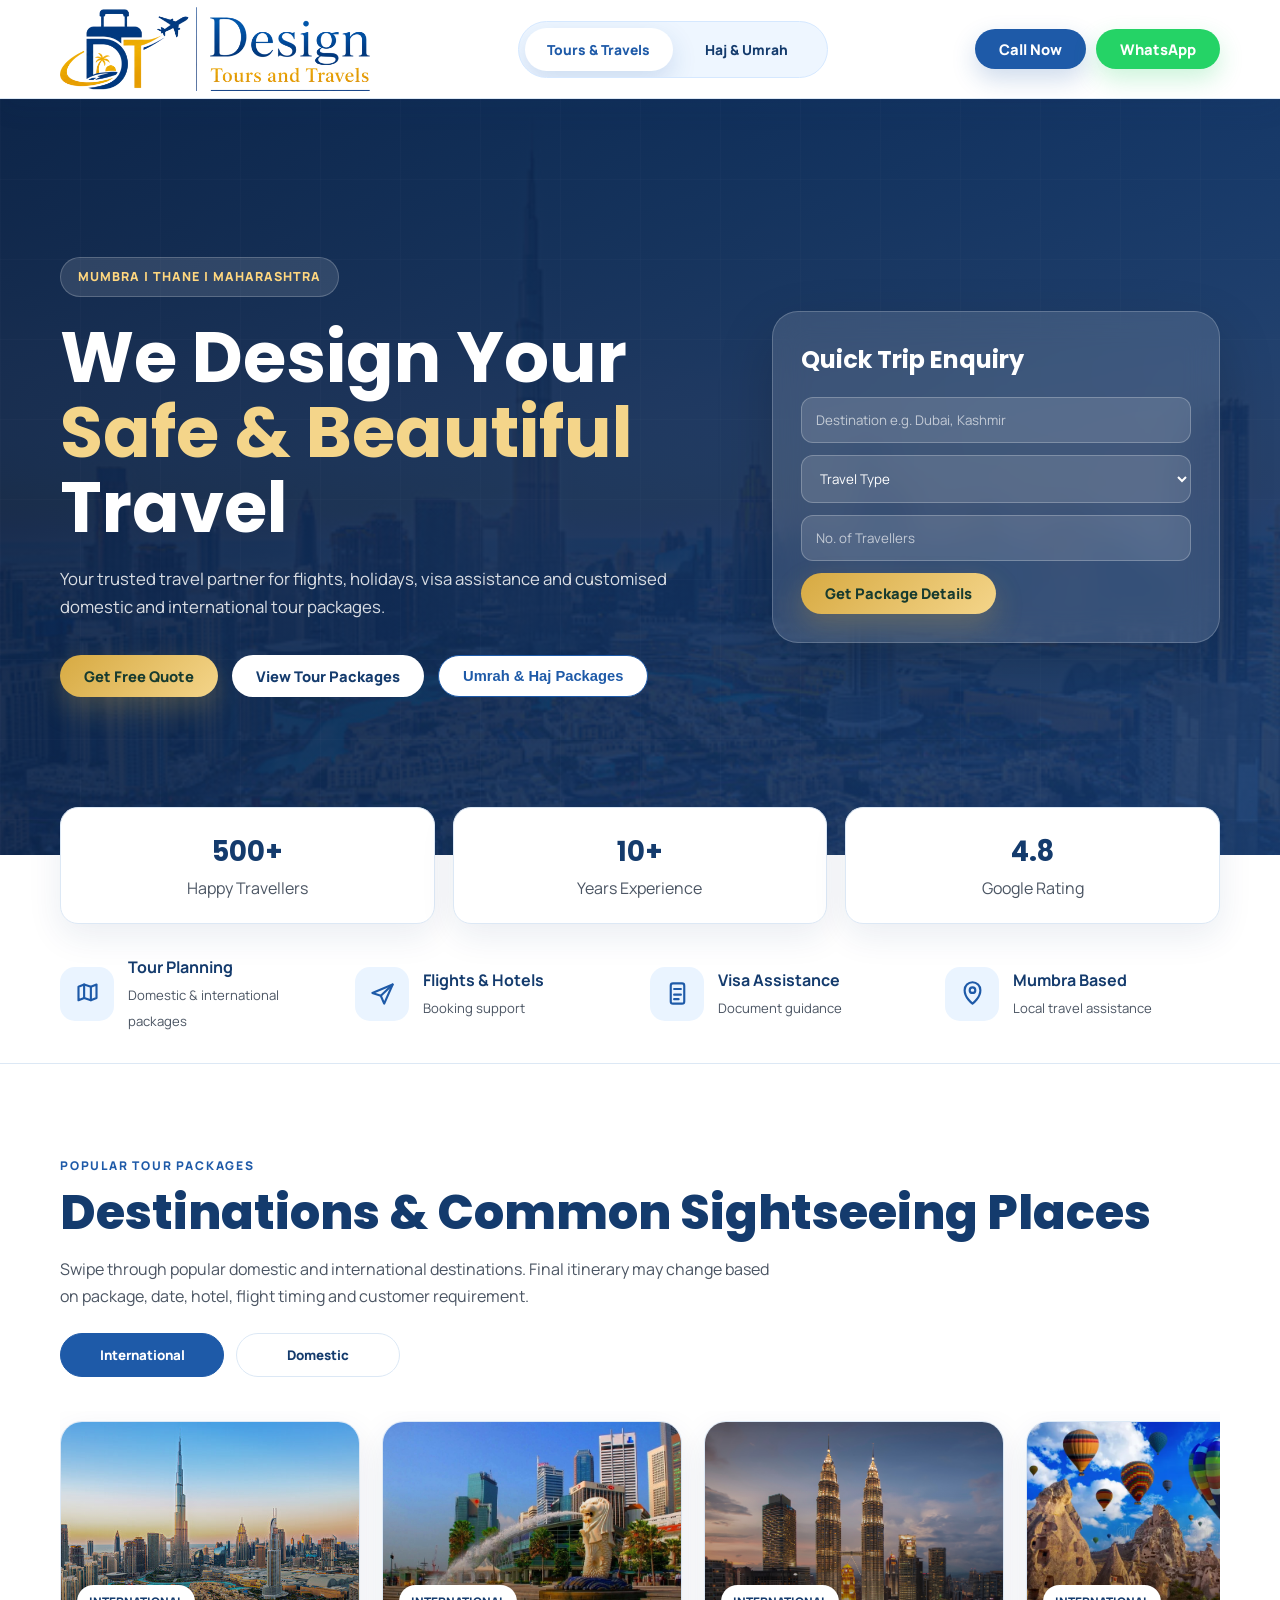
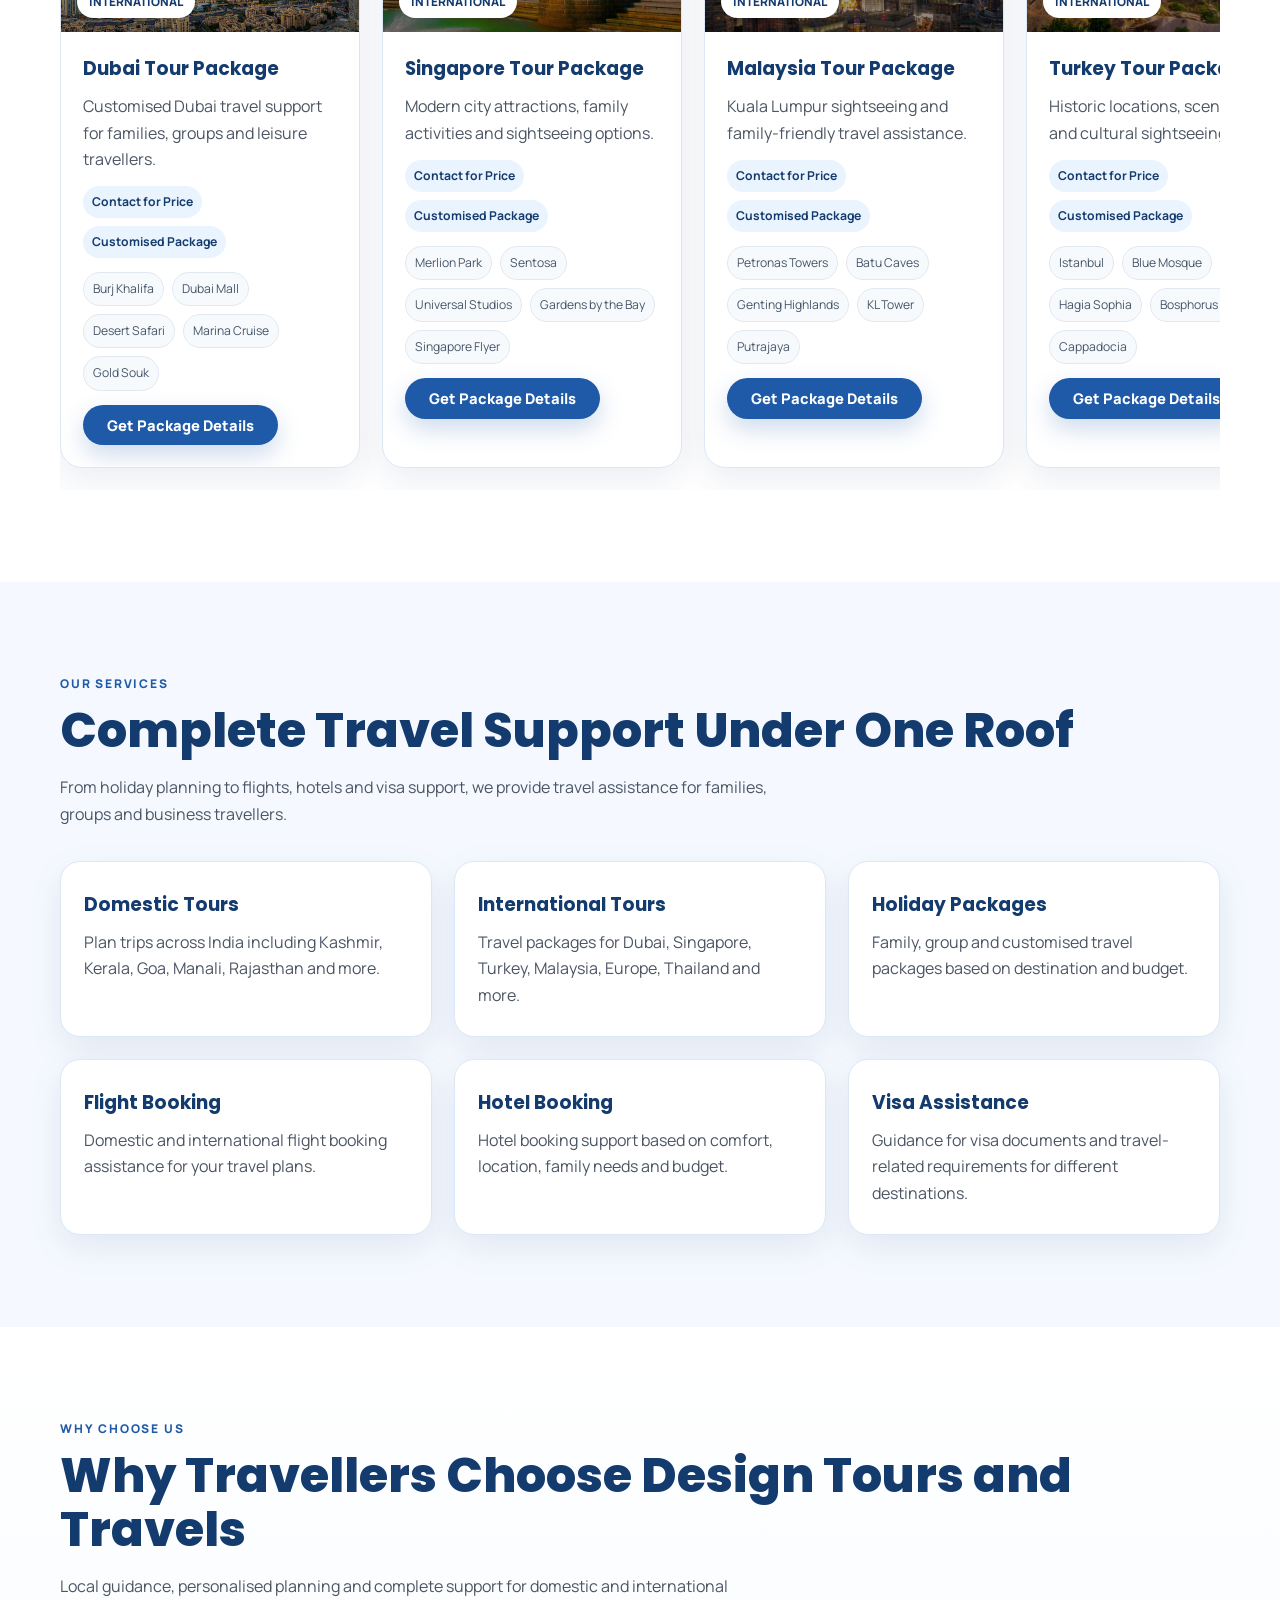
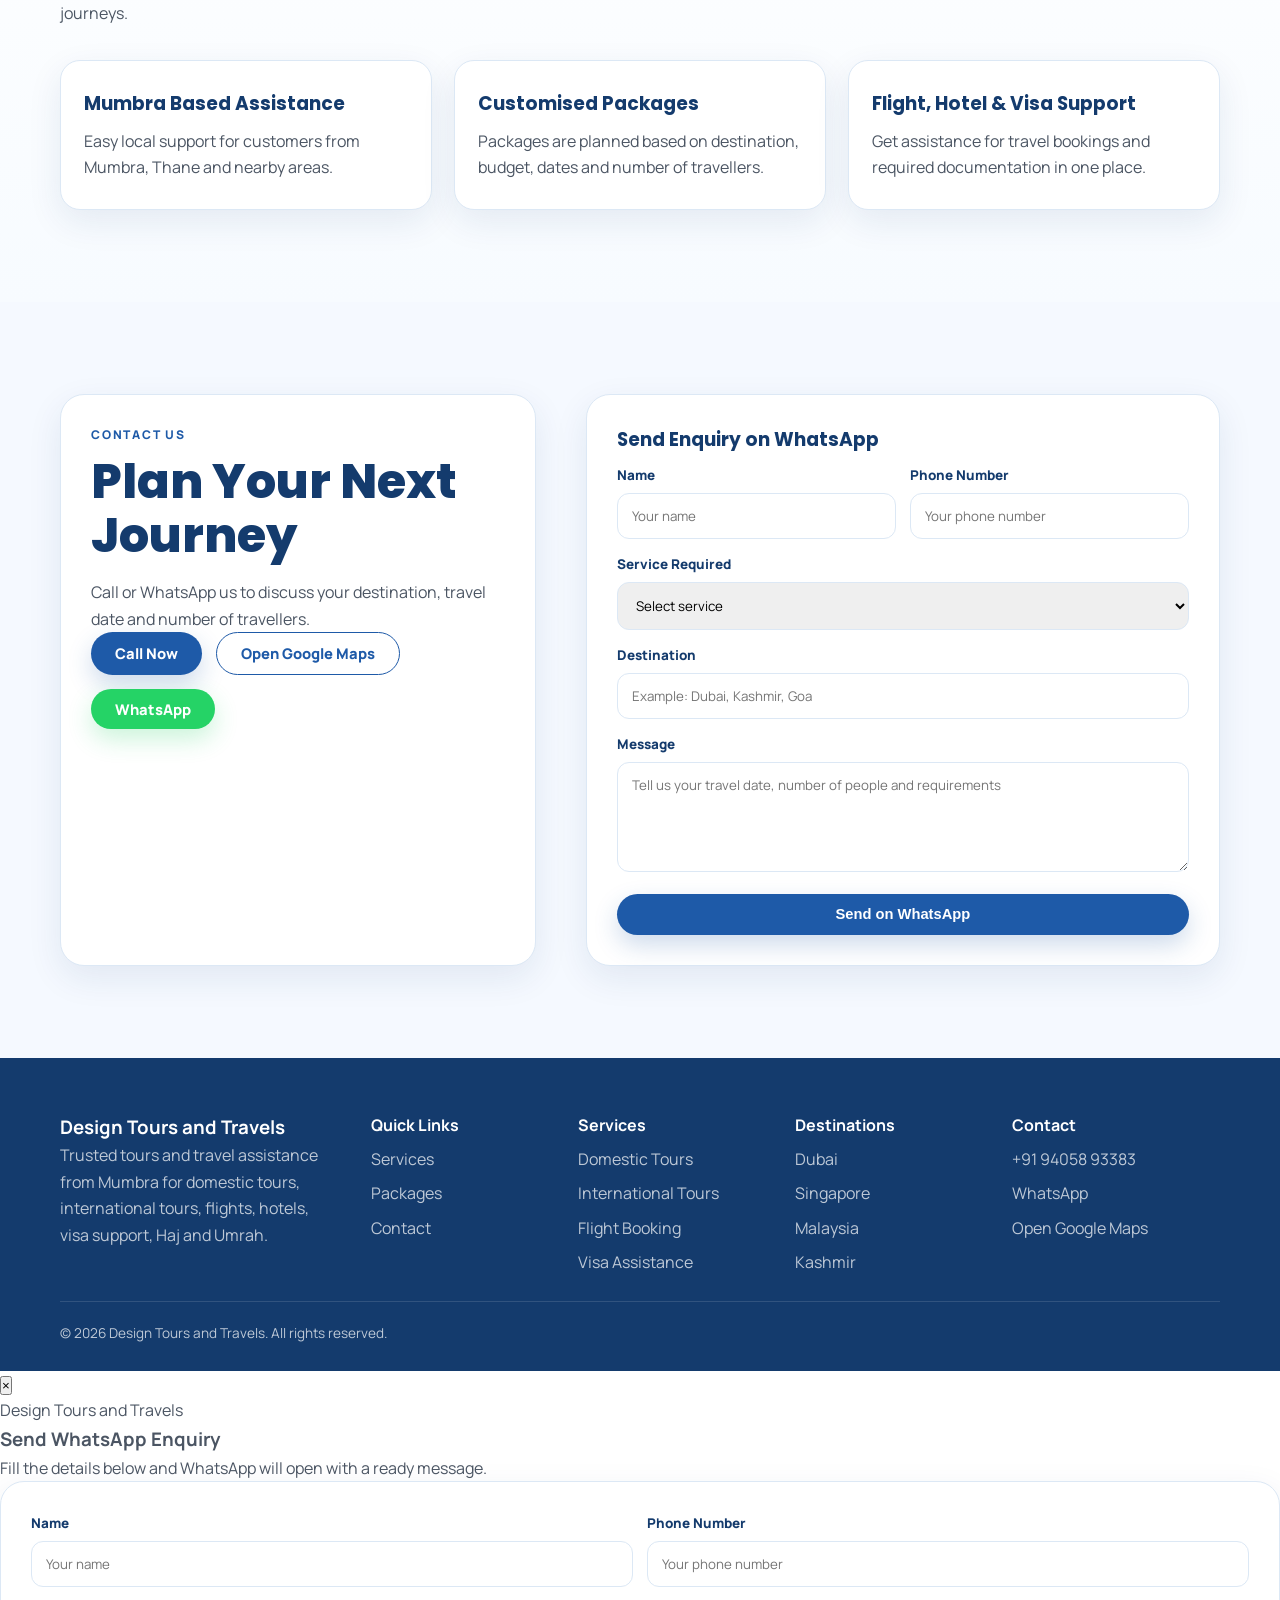
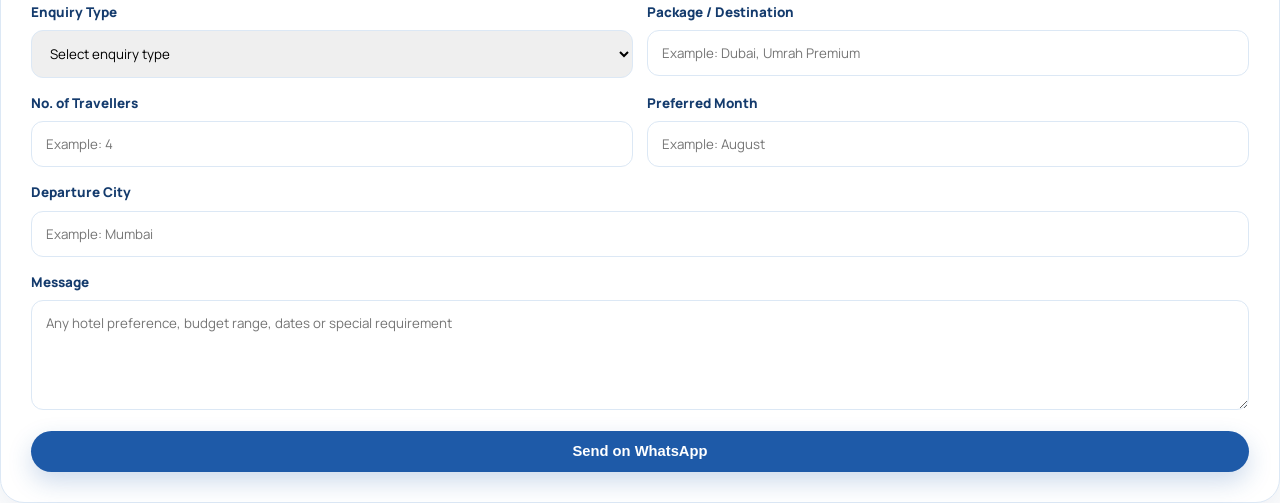
==== commit bed1c03d: "Add files via upload" ====
--- a/index.html
+++ b/index.html
@@ -79,7 +79,7 @@
 <option>Group Tour</option>
 </select>
 <input id="quickTravellers" placeholder="No. of Travellers"/>
-<button class="btn btn-gold" id="quickTripBtn" type="button">Get Package Details</button>
+<a class="btn btn-gold quick-trip-link" id="quickTripBtn" href="https://wa.me/919405893383?text=Hello%20Design%20Tours%20and%20Travels%2C%0AI%20want%20package%20details%20for%20a%20customised%20trip.%0A%0ADestination%3A%20%0ATravel%20type%3A%20%0ANo.%20of%20travellers%3A%20%0APreferred%20travel%20month%3A%20%0ADeparture%20city%3A%20%0ABudget%20range%3A%20%0A%0APlease%20share%20package%20options%20and%20contact-for-price%20details." target="_blank" rel="noopener">Get Package Details</a>
 </div>
 </div>
 </section>
@@ -299,6 +299,76 @@
 <a href="https://maps.app.goo.gl/i4uhce4Yjxx17tNGA?g_st=ac" target="_blank">Maps</a>
 <a href="https://wa.me/919405893383?text=Hello%20Design%20Tours%20and%20Travels%2C%0AI%20would%20like%20to%20enquire%20about%20a%20customised%20tour%20package.%0A%0AService%20needed%3A%20%0ADestination%3A%20%0ANo.%20of%20travellers%3A%20%0APreferred%20month%3A%20%0ADeparture%20city%3A%20%0A%0APlease%20share%20package%20options%20and%20contact-for-price%20details." target="_blank">WhatsApp</a>
 </div>
+
+
+<!-- Enquiry Popup Modal -->
+<div class="inquiry-modal" id="inquiryModal" aria-hidden="true">
+  <div class="inquiry-backdrop" data-close-inquiry></div>
+  <div class="inquiry-dialog" role="dialog" aria-modal="true" aria-labelledby="inquiryModalTitle">
+    <button class="inquiry-close" type="button" aria-label="Close enquiry form" data-close-inquiry>&times;</button>
+    <div class="inquiry-kicker">Design Tours and Travels</div>
+    <h3 id="inquiryModalTitle">Send WhatsApp Enquiry</h3>
+    <p class="inquiry-intro">Fill the details below and WhatsApp will open with a ready message.</p>
+
+    <form id="popupInquiryForm" class="popup-inquiry-form">
+      <div class="form-row">
+        <div class="form-group">
+          <label for="popupName">Name</label>
+          <input id="popupName" type="text" placeholder="Your name" required>
+        </div>
+        <div class="form-group">
+          <label for="popupPhone">Phone Number</label>
+          <input id="popupPhone" type="tel" placeholder="Your phone number" required>
+        </div>
+      </div>
+
+      <div class="form-row">
+        <div class="form-group">
+          <label for="popupService">Enquiry Type</label>
+          <select id="popupService" required>
+            <option value="">Select enquiry type</option>
+            <option>Domestic Tour</option>
+            <option>International Tour</option>
+            <option>Flight Booking</option>
+            <option>Hotel Booking</option>
+            <option>Visa Assistance</option>
+            <option>Haj Package</option>
+            <option>Umrah Package</option>
+            <option>General Travel Enquiry</option>
+          </select>
+        </div>
+        <div class="form-group">
+          <label for="popupPackage">Package / Destination</label>
+          <input id="popupPackage" type="text" placeholder="Example: Dubai, Umrah Premium">
+        </div>
+      </div>
+
+      <div class="form-row">
+        <div class="form-group">
+          <label for="popupTravellers">No. of Travellers</label>
+          <input id="popupTravellers" type="number" min="1" placeholder="Example: 4">
+        </div>
+        <div class="form-group">
+          <label for="popupMonth">Preferred Month</label>
+          <input id="popupMonth" type="text" placeholder="Example: August">
+        </div>
+      </div>
+
+      <div class="form-group">
+        <label for="popupCity">Departure City</label>
+        <input id="popupCity" type="text" placeholder="Example: Mumbai">
+      </div>
+
+      <div class="form-group">
+        <label for="popupMessage">Message</label>
+        <textarea id="popupMessage" placeholder="Any hotel preference, budget range, dates or special requirement"></textarea>
+      </div>
+
+      <button class="btn btn-primary full-btn" type="submit">Send on WhatsApp</button>
+    </form>
+  </div>
+</div>
+
 <script src="js/script.js"></script>
 </body>
 </html>
--- a/css/styles.css
+++ b/css/styles.css
@@ -1519,3 +1519,133 @@
     width: 100%;
   }
 }
+
+
+/* Final polish: even package filter buttons, document bullets, improved lanterns */
+@media (min-width: 769px) {
+  .filter-row {
+    width: 340px;
+    display: grid;
+    grid-template-columns: 1fr 1fr;
+    gap: 12px;
+    align-items: stretch;
+  }
+
+  .filter-btn {
+    min-width: 0;
+    width: 100%;
+    text-align: center;
+  }
+}
+
+@media (max-width: 768px) {
+  .filter-row {
+    width: 100%;
+    display: grid;
+    grid-template-columns: 1fr 1fr;
+    gap: 10px;
+  }
+
+  .filter-btn {
+    min-width: 0;
+    width: 100%;
+    text-align: center;
+    padding-left: 12px;
+    padding-right: 12px;
+  }
+}
+
+.doc-bullets {
+  margin: 14px 0 0;
+  padding-left: 0;
+  list-style: none;
+}
+
+.doc-bullets li {
+  position: relative;
+  margin: 10px 0;
+  padding-left: 22px;
+  color: rgba(255, 255, 255, 0.78);
+  line-height: 1.55;
+}
+
+.doc-bullets li::before {
+  content: "";
+  position: absolute;
+  left: 0;
+  top: 0.72em;
+  width: 7px;
+  height: 7px;
+  border-radius: 50%;
+  background: var(--gold-2);
+  box-shadow: 0 0 12px rgba(244, 213, 138, 0.55);
+}
+
+.lantern {
+  position: absolute;
+  width: 86px;
+  height: 128px;
+  border: 0 !important;
+  border-radius: 0 !important;
+  background: transparent !important;
+  opacity: 0.72;
+  filter: drop-shadow(0 16px 28px rgba(244, 213, 138, 0.16));
+  pointer-events: none;
+}
+
+.lantern::before,
+.lantern::after {
+  display: none !important;
+}
+
+.lantern svg {
+  width: 100%;
+  height: 100%;
+  overflow: visible;
+}
+
+.lantern-chain,
+.lantern-hook,
+.lantern-top,
+.lantern-body,
+.lantern-glass,
+.lantern-base {
+  fill: rgba(6, 68, 55, 0.22);
+  stroke: rgba(244, 213, 138, 0.78);
+  stroke-width: 2.2;
+  stroke-linecap: round;
+  stroke-linejoin: round;
+}
+
+.lantern-glass {
+  fill: rgba(244, 213, 138, 0.08);
+}
+
+.lantern-flame {
+  fill: rgba(244, 213, 138, 0.48);
+  stroke: rgba(255, 231, 166, 0.72);
+  stroke-width: 1.4;
+  filter: drop-shadow(0 0 12px rgba(244, 213, 138, 0.75));
+  animation: flamePulse 2.4s ease-in-out infinite;
+}
+
+.lantern-one {
+  right: 9%;
+  top: 13%;
+  animation: lanternFloat 8s ease-in-out infinite;
+}
+
+.lantern-two {
+  left: 7%;
+  bottom: 16%;
+  transform: scale(0.78);
+  animation: lanternFloat 9s ease-in-out infinite reverse;
+}
+
+@keyframes flamePulse {
+  50% { opacity: 0.72; transform: translateY(-1px); }
+}
+
+.quick-card button {
+  width: 100%;
+}
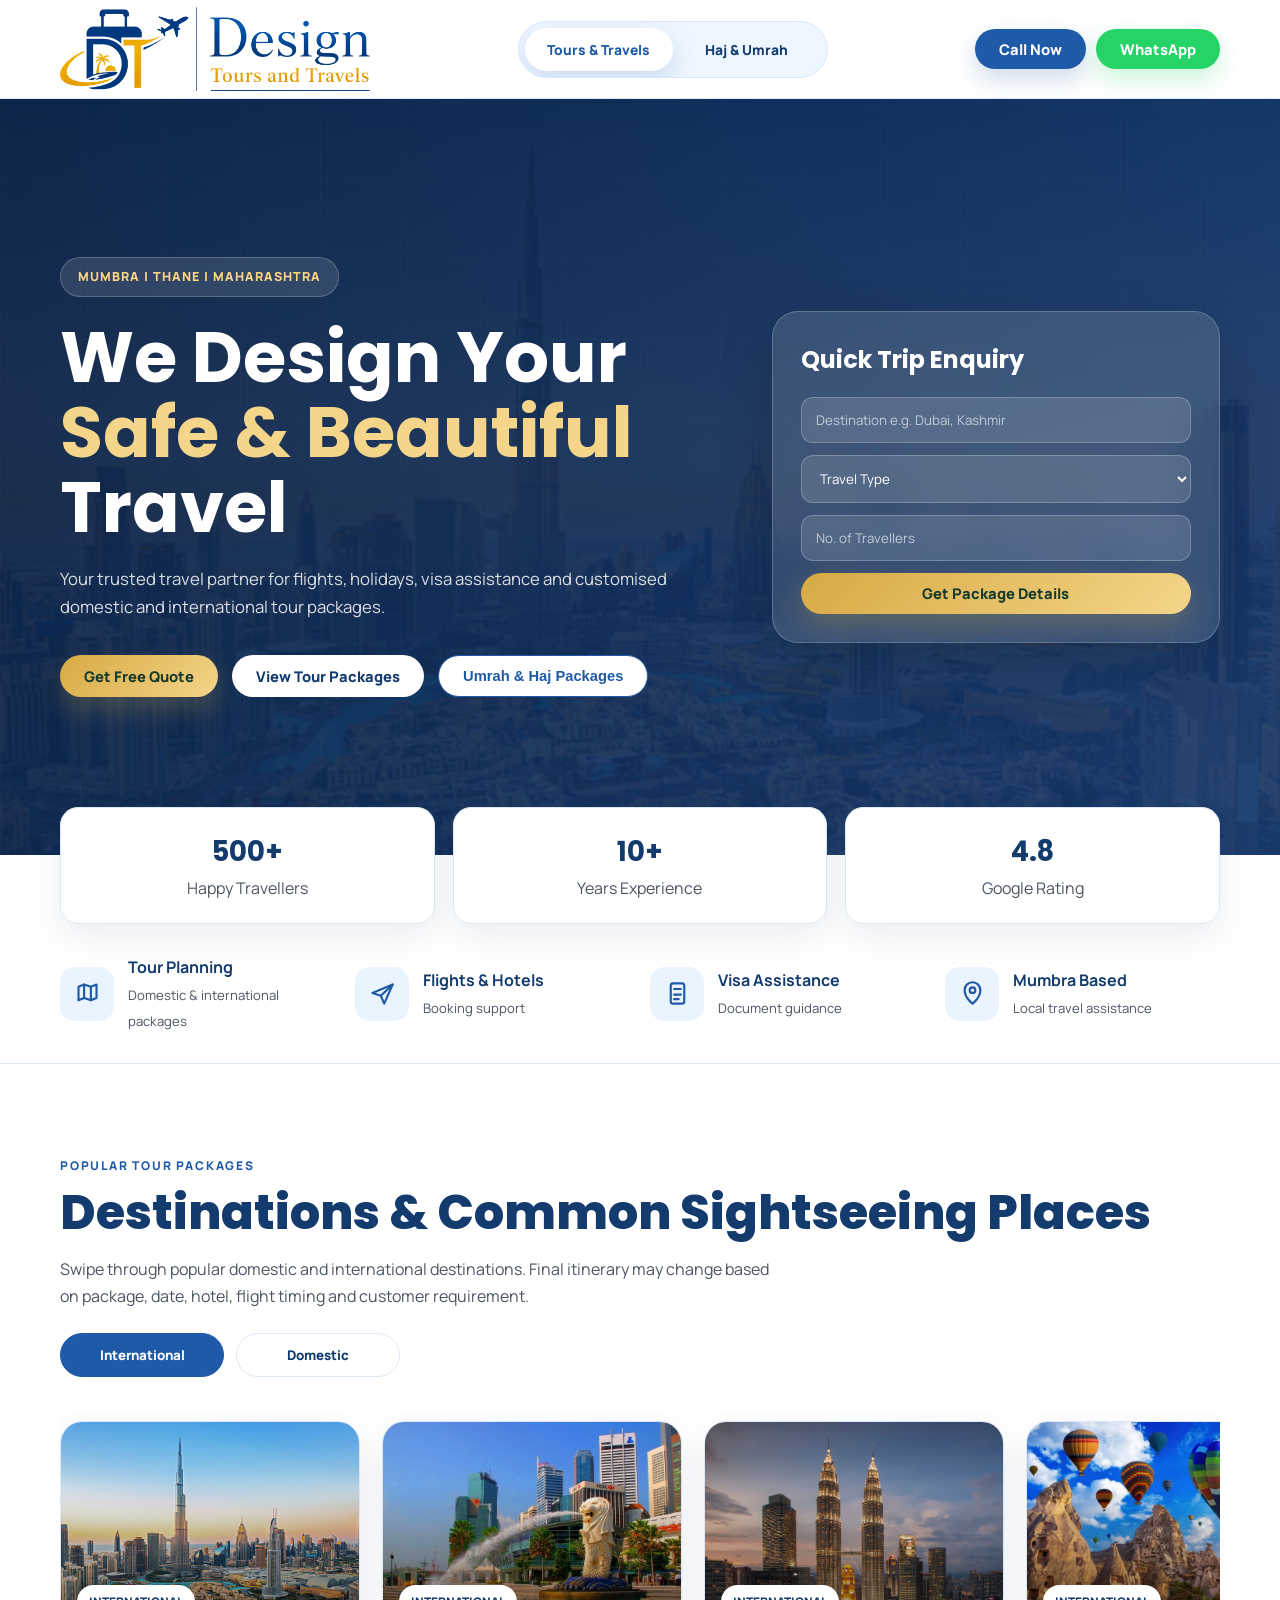
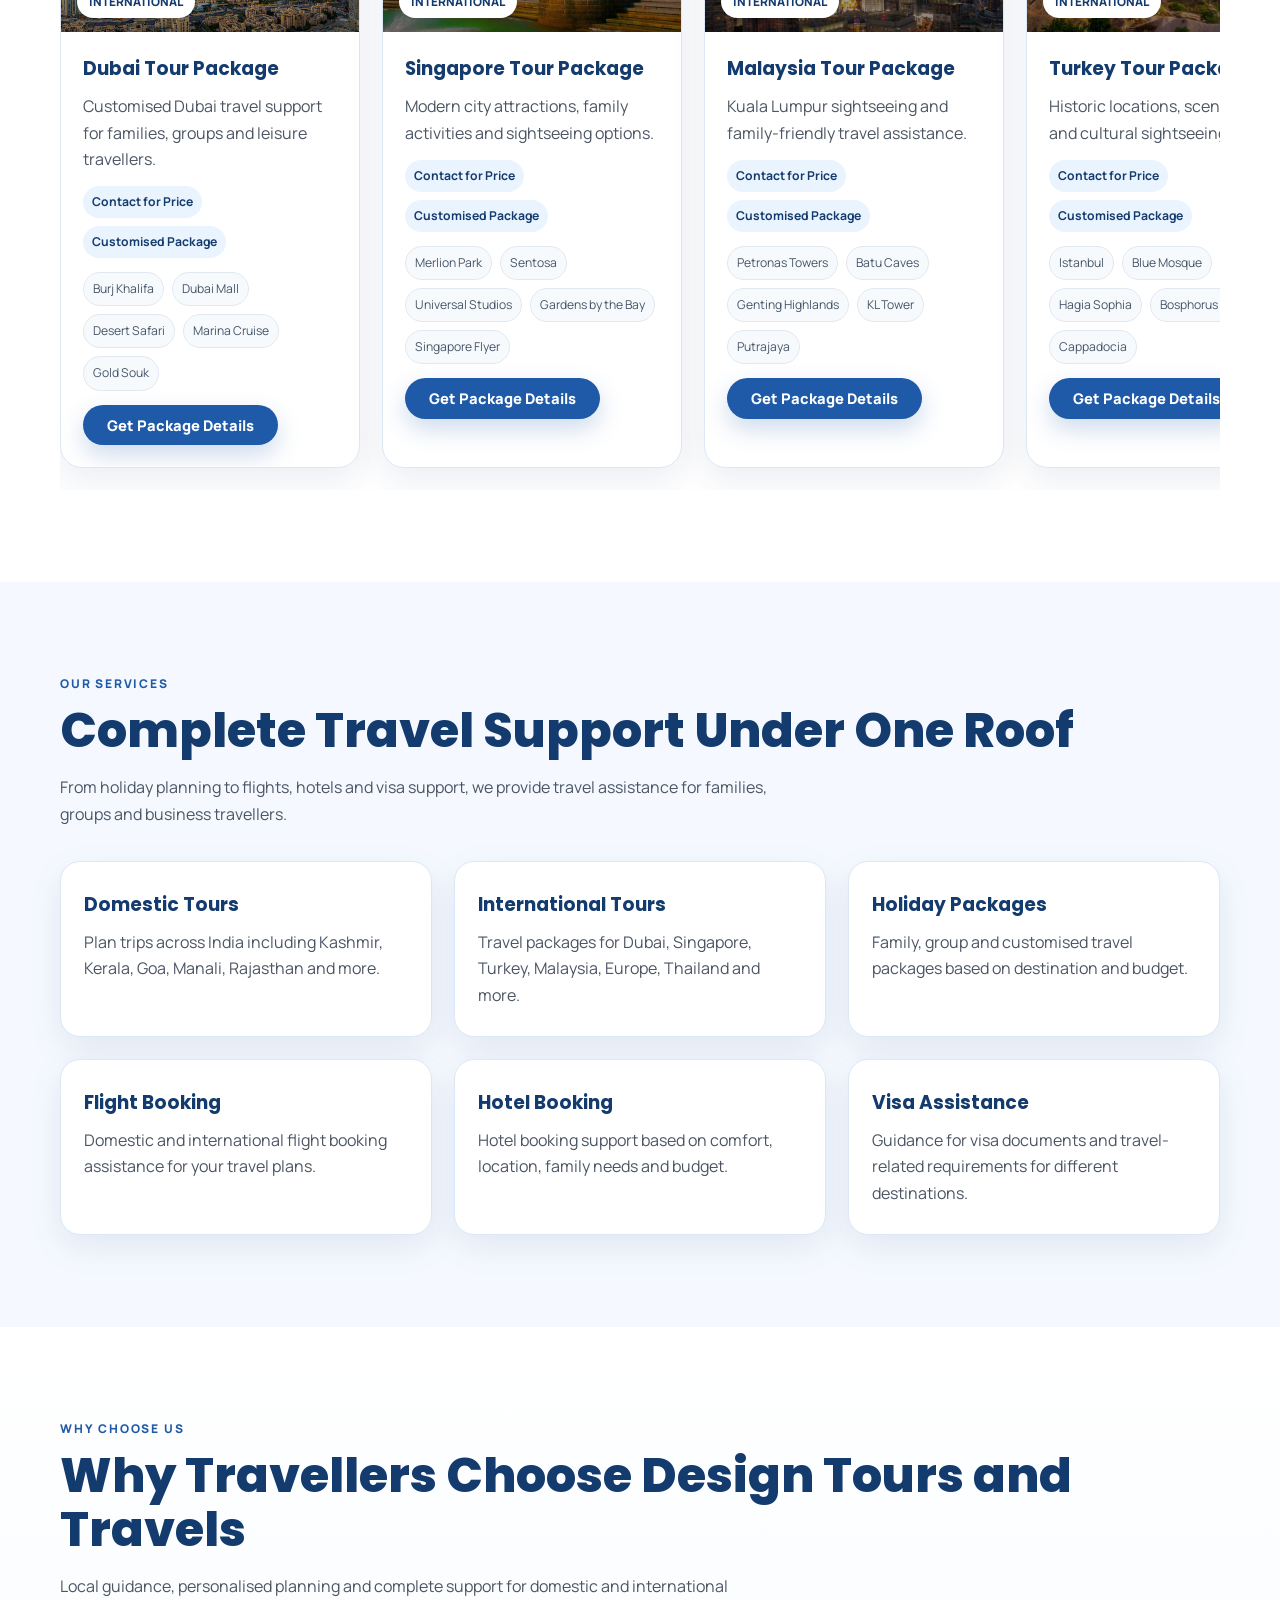
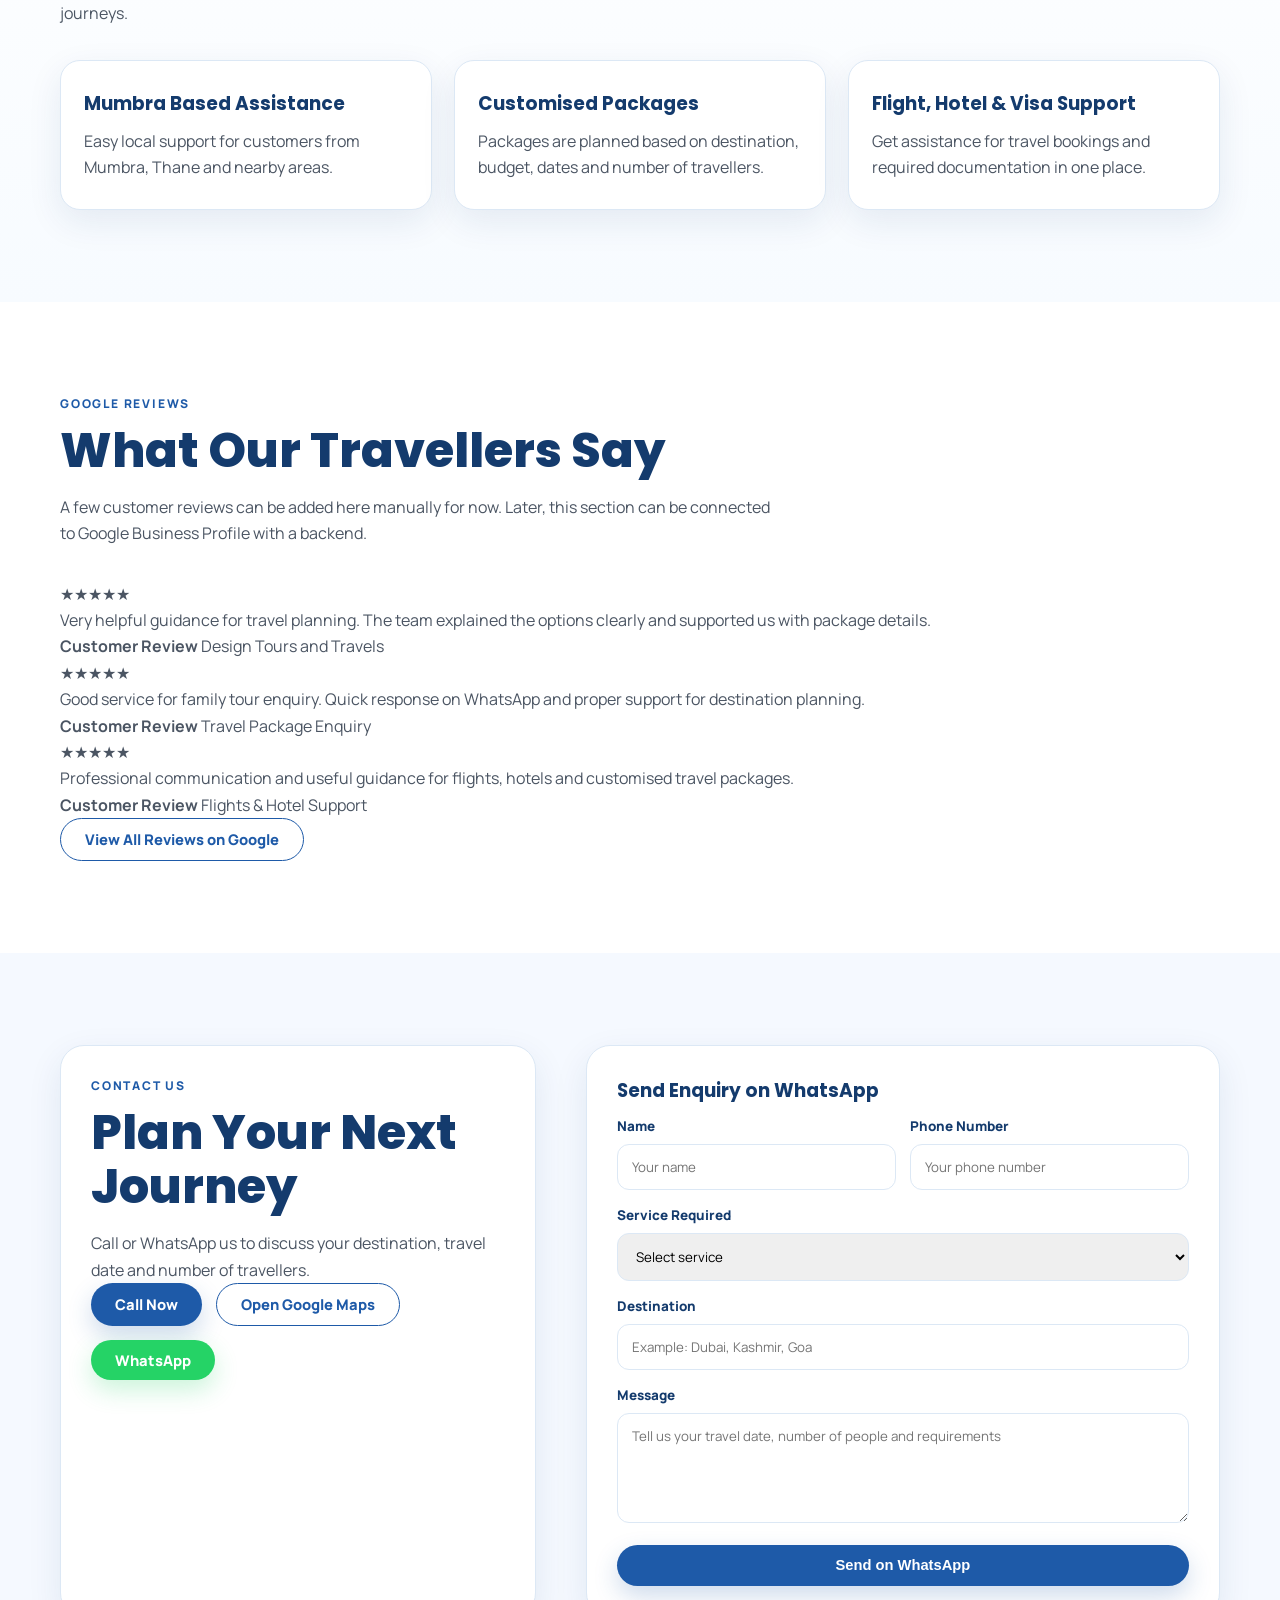
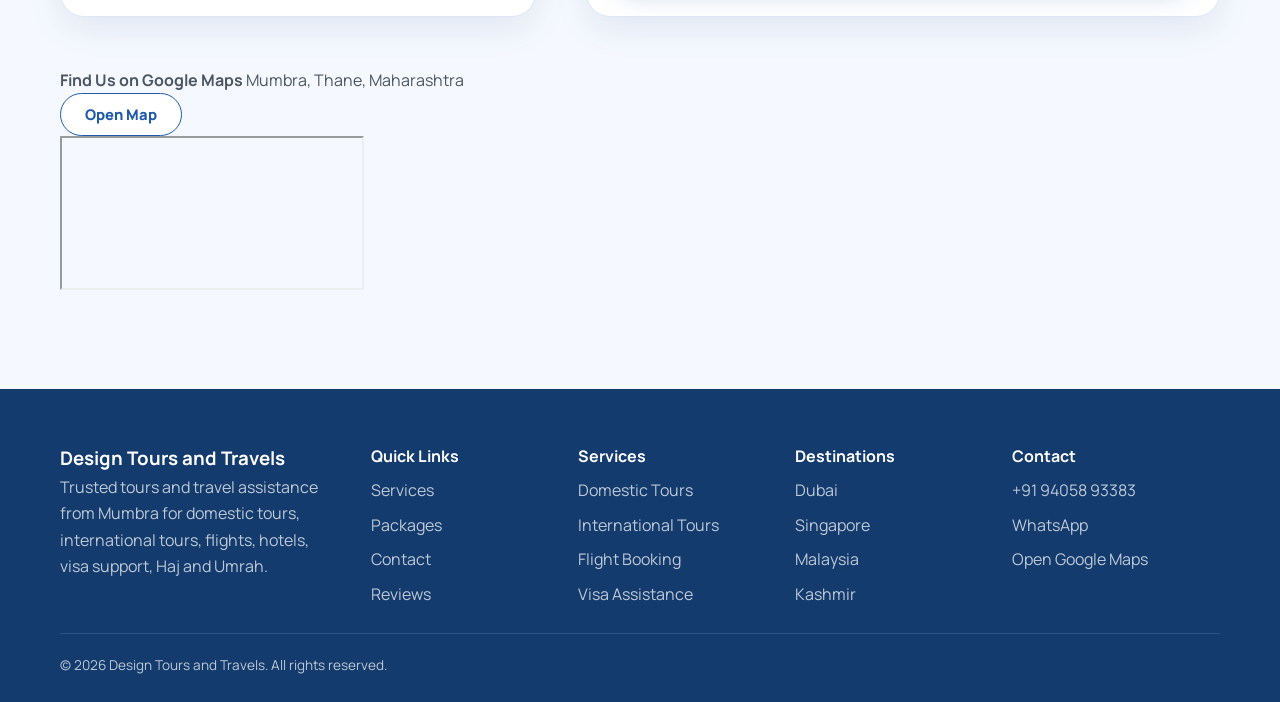
==== commit 7a25eed0: "Add files via upload" ====
--- a/index.html
+++ b/index.html
@@ -245,6 +245,40 @@
 </div>
 </section>
 </section>
+
+<section class="section reviews-section" id="reviews">
+  <div class="container">
+    <div class="section-head reveal">
+      <div class="section-label">Google Reviews</div>
+      <h2 class="section-title">What Our Travellers Say</h2>
+      <p class="section-sub">A few customer reviews can be added here manually for now. Later, this section can be connected to Google Business Profile with a backend.</p>
+    </div>
+    <div class="reviews-grid">
+      <article class="review-card reveal">
+        <div class="review-stars" aria-label="5 star rating">★★★★★</div>
+        <p>Very helpful guidance for travel planning. The team explained the options clearly and supported us with package details.</p>
+        <strong>Customer Review</strong>
+        <span>Design Tours and Travels</span>
+      </article>
+      <article class="review-card reveal">
+        <div class="review-stars" aria-label="5 star rating">★★★★★</div>
+        <p>Good service for family tour enquiry. Quick response on WhatsApp and proper support for destination planning.</p>
+        <strong>Customer Review</strong>
+        <span>Travel Package Enquiry</span>
+      </article>
+      <article class="review-card reveal">
+        <div class="review-stars" aria-label="5 star rating">★★★★★</div>
+        <p>Professional communication and useful guidance for flights, hotels and customised travel packages.</p>
+        <strong>Customer Review</strong>
+        <span>Flights &amp; Hotel Support</span>
+      </article>
+    </div>
+    <div class="reviews-action reveal">
+      <a class="btn btn-outline" href="https://maps.app.goo.gl/i4uhce4Yjxx17tNGA?g_st=ac" target="_blank" rel="noopener">View All Reviews on Google</a>
+    </div>
+  </div>
+</section>
+
 <section class="section contact" id="contact">
 <div class="container contact-grid">
 <div class="contact-box reveal">
@@ -281,13 +315,25 @@
 <button class="btn btn-primary full-btn" type="submit">Send on WhatsApp</button>
 <div class="success-msg" id="successMsg">Opening WhatsApp with your enquiry details.</div>
 </form>
+<div class="map-card reveal">
+  <div class="map-head">
+    <div>
+      <strong>Find Us on Google Maps</strong>
+      <span>Mumbra, Thane, Maharashtra</span>
+    </div>
+    <a class="btn btn-outline map-open-btn" href="https://maps.app.goo.gl/i4uhce4Yjxx17tNGA?g_st=ac" target="_blank" rel="noopener">Open Map</a>
+  </div>
+  <a class="map-frame-link" href="https://maps.app.goo.gl/i4uhce4Yjxx17tNGA?g_st=ac" target="_blank" rel="noopener" aria-label="Open Design Tours and Travels location on Google Maps">
+    <iframe title="Design Tours and Travels location map" src="https://www.google.com/maps?q=Design%20Tours%20and%20Travels%20Mumbra%20Thane%20Maharashtra&output=embed" loading="lazy" referrerpolicy="no-referrer-when-downgrade"></iframe>
+  </a>
+</div>
 </div>
 </section>
 </main>
 <footer class="site-footer">
 <div class="container footer-grid">
 <div><h3>Design Tours and Travels</h3><p>Trusted tours and travel assistance from Mumbra for domestic tours, international tours, flights, hotels, visa support, Haj and Umrah.</p></div>
-<div><h4>Quick Links</h4><a href="#services">Services</a><a href="#packages">Packages</a><a href="#contact">Contact</a></div>
+<div><h4>Quick Links</h4><a href="#services">Services</a><a href="#packages">Packages</a><a href="#contact">Contact</a><a href="#reviews">Reviews</a></div>
 <div><h4>Services</h4><a href="#services">Domestic Tours</a><a href="#services">International Tours</a><a href="#services">Flight Booking</a><a href="#services">Visa Assistance</a></div>
 <div><h4>Destinations</h4><a href="#packages">Dubai</a><a href="#packages">Singapore</a><a href="#packages">Malaysia</a><a href="#packages">Kashmir</a></div>
 <div><h4>Contact</h4><a href="tel:+919405893383">+91 94058 93383</a><a href="https://wa.me/919405893383?text=Hello%20Design%20Tours%20and%20Travels%2C%0AI%20would%20like%20to%20enquire%20about%20a%20customised%20tour%20package.%0A%0AService%20needed%3A%20%0ADestination%3A%20%0ANo.%20of%20travellers%3A%20%0APreferred%20month%3A%20%0ADeparture%20city%3A%20%0A%0APlease%20share%20package%20options%20and%20contact-for-price%20details." target="_blank">WhatsApp</a><a href="https://maps.app.goo.gl/i4uhce4Yjxx17tNGA?g_st=ac" target="_blank">Open Google Maps</a></div>
--- a/css/styles.css
+++ b/css/styles.css
@@ -1649,3 +1649,85 @@
 .quick-card button {
   width: 100%;
 }
+
+/* Quick Trip Enquiry reliable WhatsApp link */
+.quick-card .quick-trip-link {
+  width: 100%;
+  text-align: center;
+}
+
+
+/* Enquiry popup modal */
+.inquiry-modal{
+  position:fixed;
+  inset:0;
+  z-index:10000;
+  display:none;
+  align-items:center;
+  justify-content:center;
+  padding:22px;
+}
+.inquiry-modal.active{display:flex;}
+.inquiry-backdrop{
+  position:absolute;
+  inset:0;
+  background:rgba(5,18,36,.58);
+  backdrop-filter:blur(8px);
+}
+.inquiry-dialog{
+  position:relative;
+  width:min(720px,100%);
+  max-height:92vh;
+  overflow:auto;
+  background:#fff;
+  border-radius:26px;
+  padding:30px;
+  box-shadow:0 30px 90px rgba(5,18,36,.32);
+  border:1px solid rgba(255,255,255,.5);
+  animation:inquiryPop .25s ease both;
+}
+@keyframes inquiryPop{from{opacity:0;transform:translateY(14px) scale(.98)}to{opacity:1;transform:none}}
+.inquiry-close{
+  position:absolute;
+  right:18px;
+  top:16px;
+  width:38px;
+  height:38px;
+  border:0;
+  border-radius:999px;
+  background:#f1f5f9;
+  color:#0f274c;
+  font-size:26px;
+  line-height:1;
+  cursor:pointer;
+}
+.inquiry-kicker{
+  display:inline-flex;
+  padding:7px 12px;
+  border-radius:999px;
+  background:#eef6ff;
+  color:#1e5aa8;
+  font-weight:900;
+  font-size:.75rem;
+  letter-spacing:.08em;
+  text-transform:uppercase;
+  margin-bottom:12px;
+}
+.inquiry-dialog h3{
+  font-family:var(--font-heading);
+  color:var(--blue-dark);
+  font-size:clamp(1.65rem,3vw,2.25rem);
+  margin:0 42px 8px 0;
+  letter-spacing:-.04em;
+}
+.inquiry-intro{margin-bottom:20px;color:#64748b;}
+.popup-inquiry-form{box-shadow:none;border:0;padding:0;background:transparent;}
+.popup-inquiry-form textarea{min-height:94px;}
+body.modal-open{overflow:hidden;}
+body.haj-mode .inquiry-kicker{background:rgba(215,170,66,.14);color:#8a6615;}
+body.haj-mode .inquiry-dialog{border-top:5px solid #d7aa42;}
+@media(max-width:640px){
+  .inquiry-modal{padding:12px;align-items:flex-end;}
+  .inquiry-dialog{padding:24px 18px 18px;border-radius:22px;max-height:94vh;}
+  .inquiry-close{right:14px;top:12px;}
+}
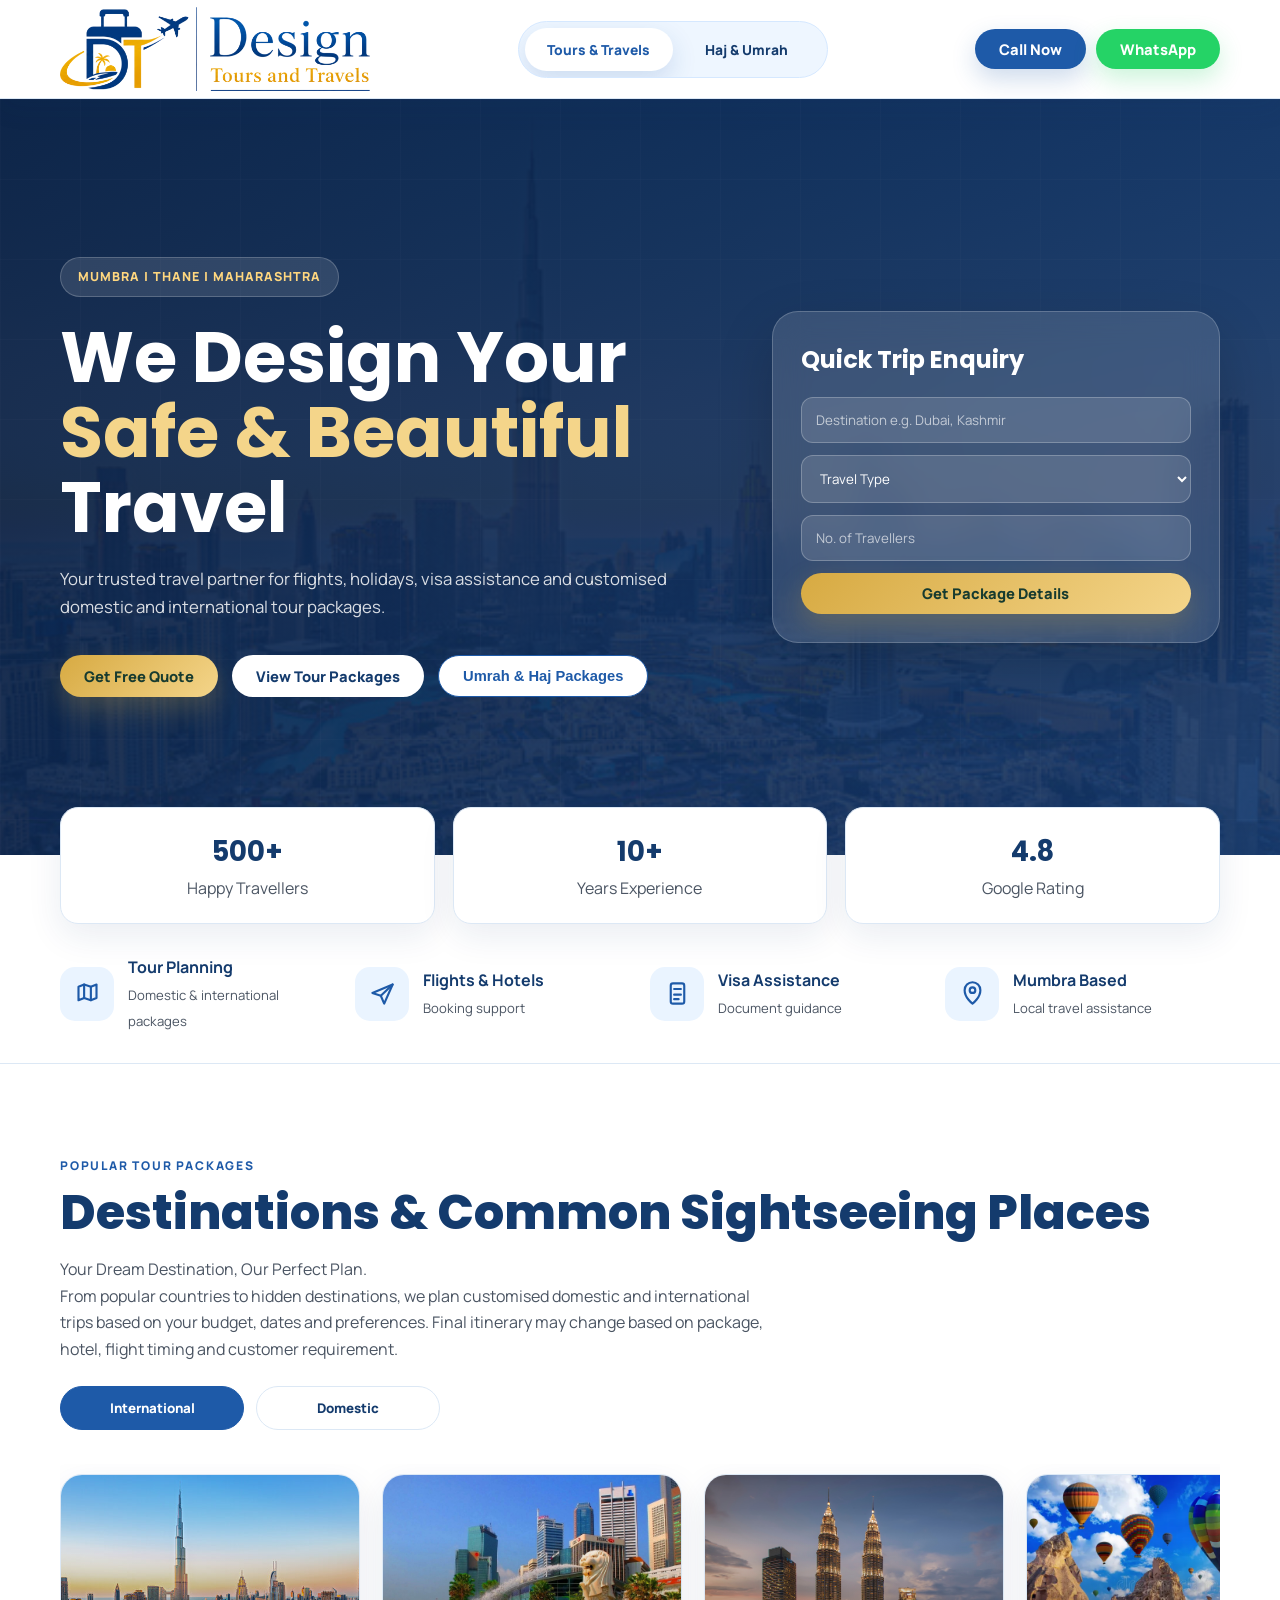
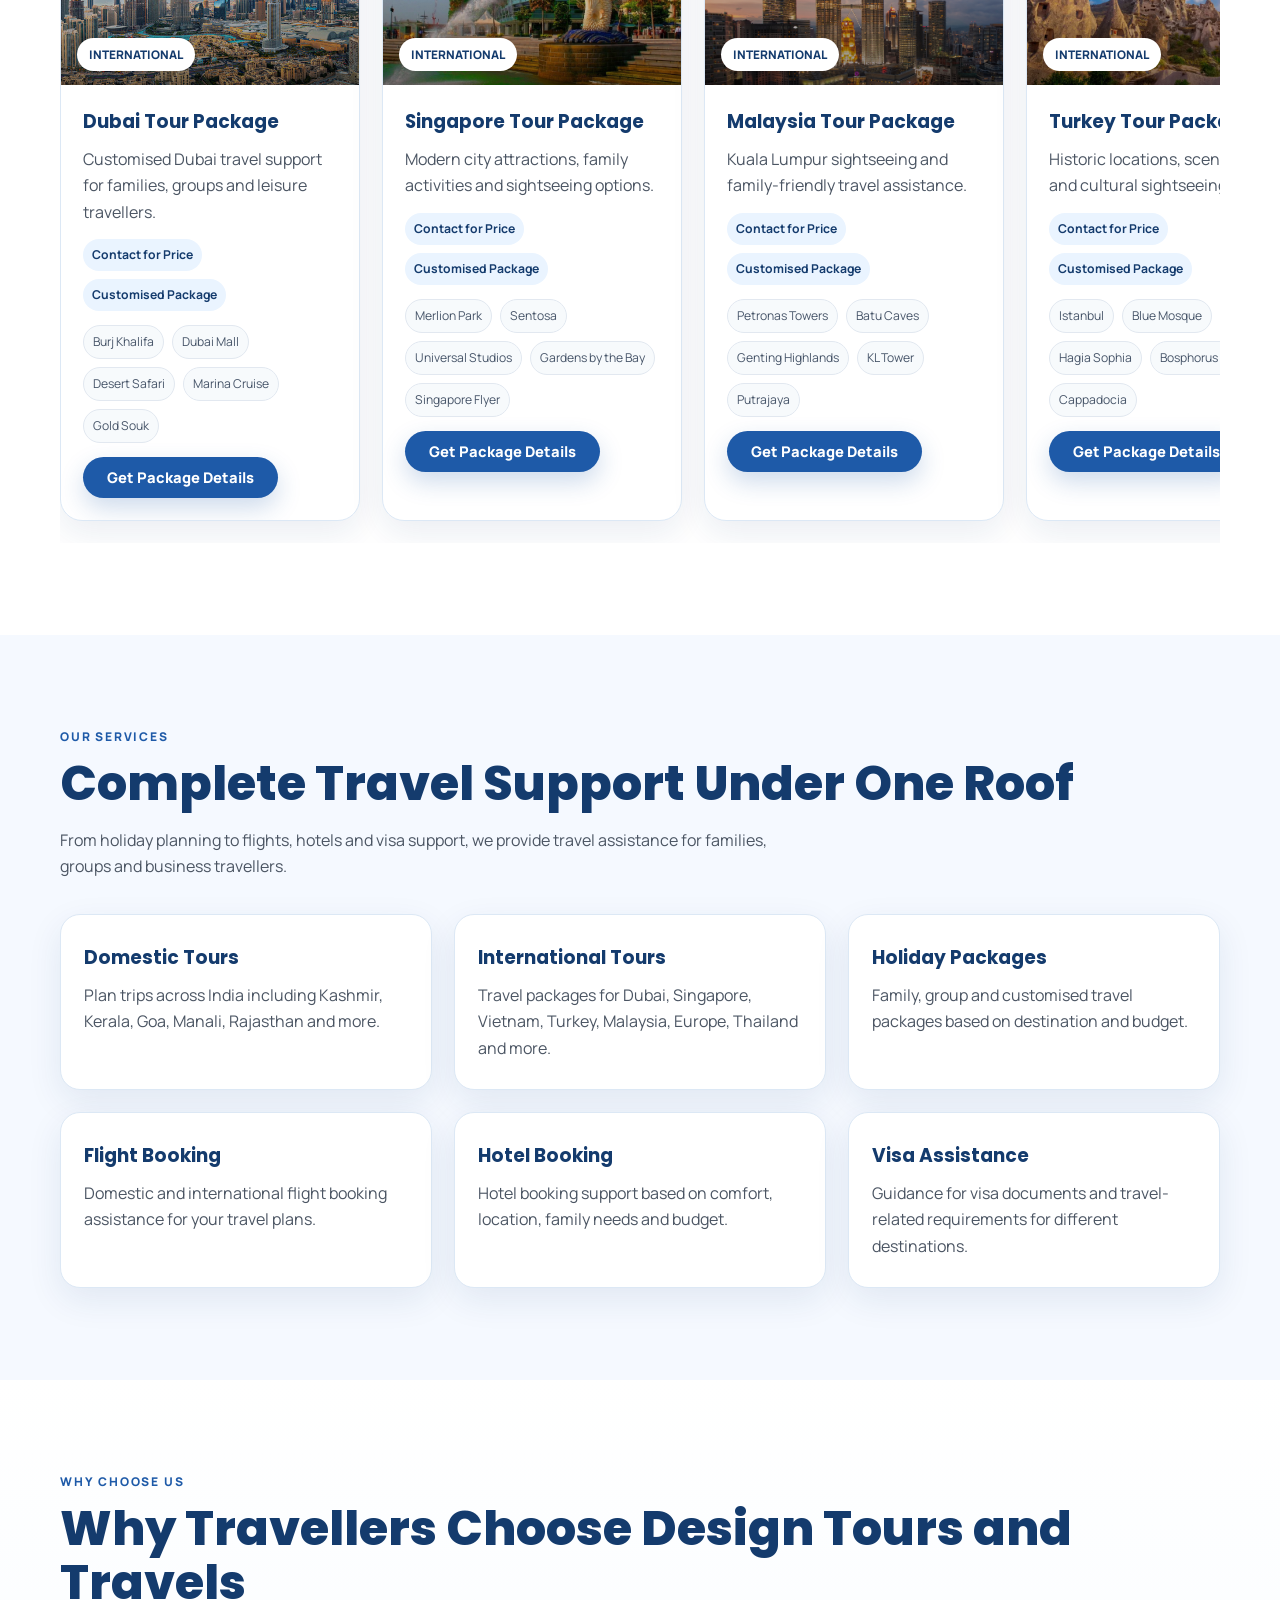
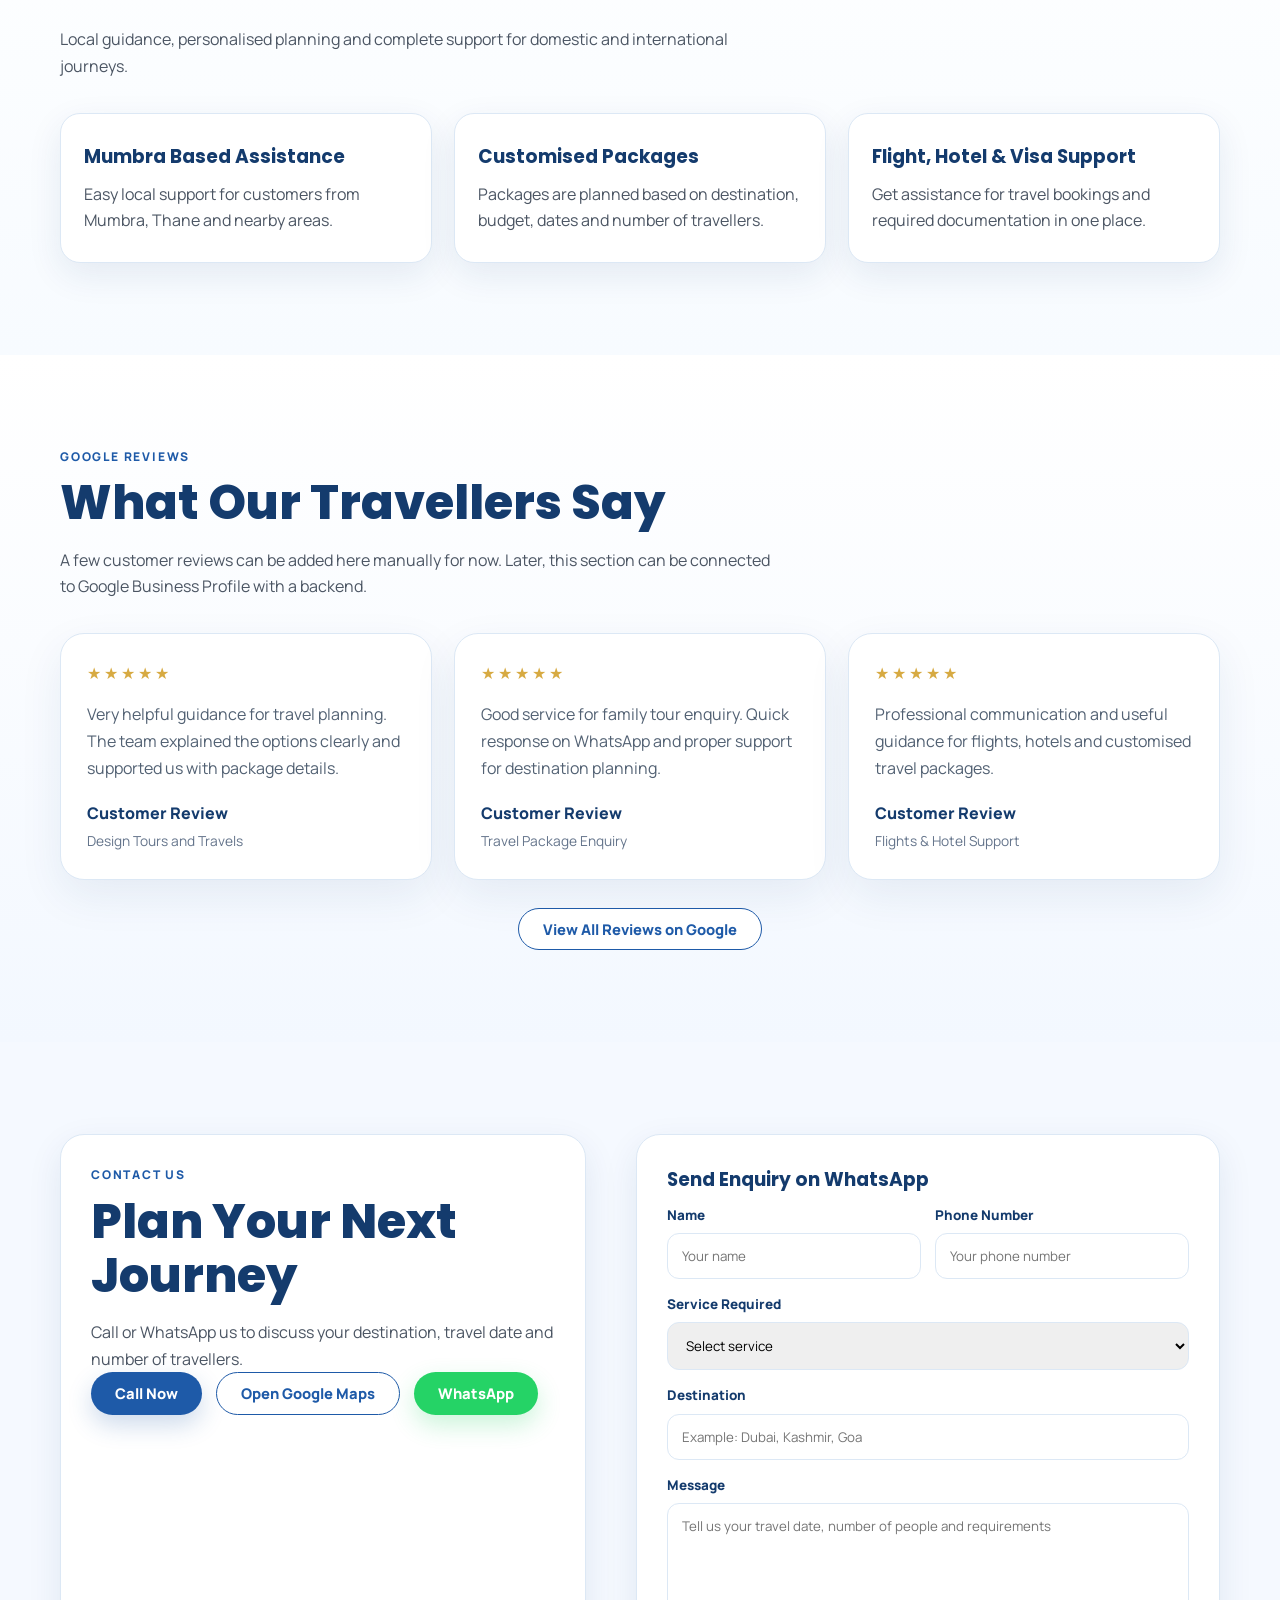
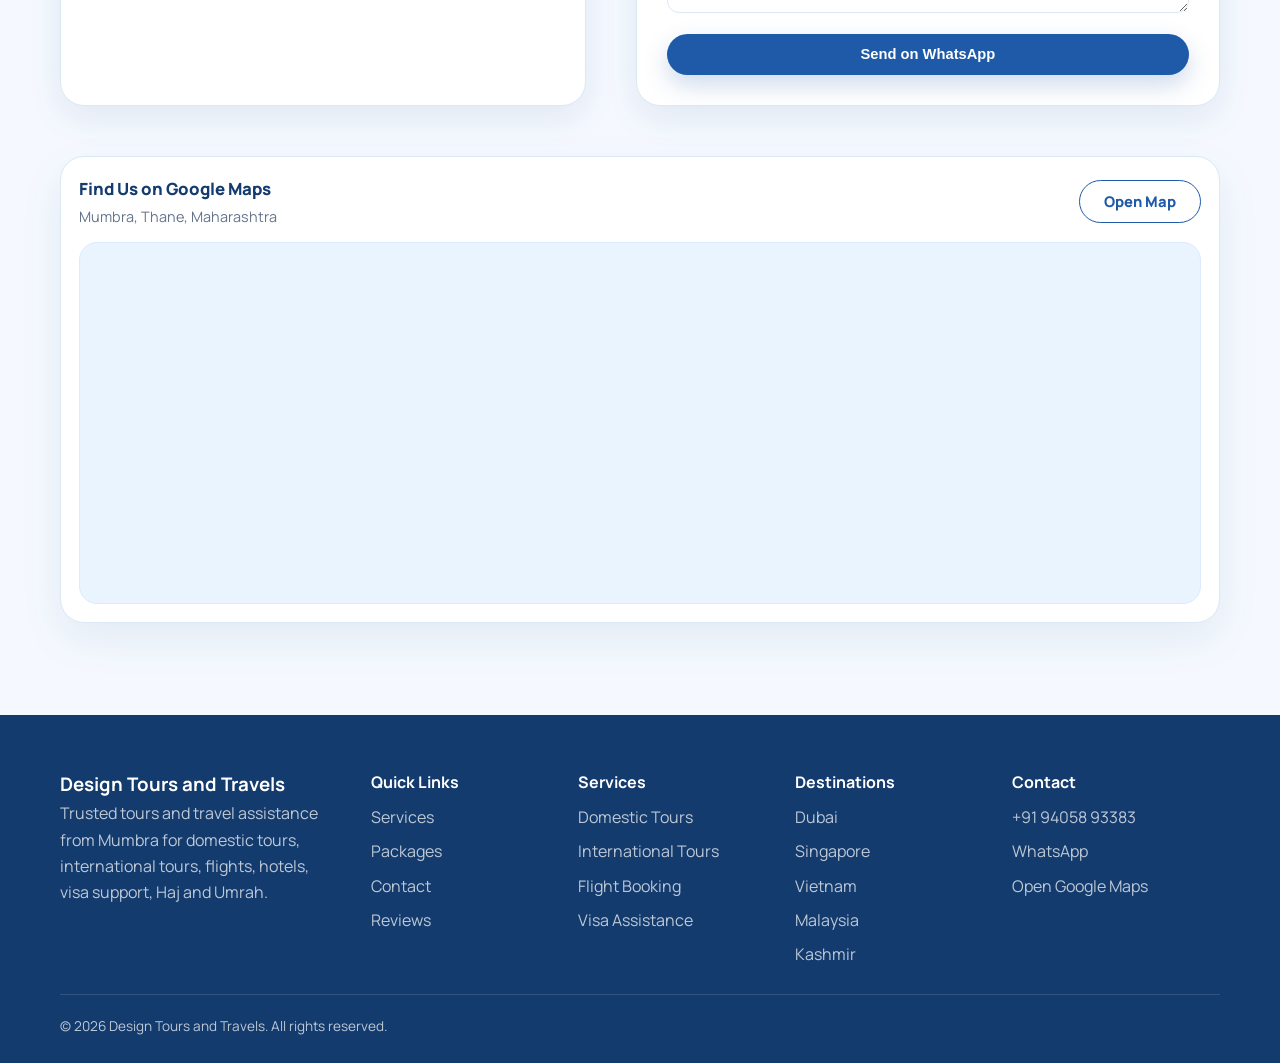
==== commit 0697ecb9: "Add files via upload" ====
--- a/index.html
+++ b/index.html
@@ -116,8 +116,9 @@
 <div>
 <div class="section-label">Popular Tour Packages</div>
 <h2 class="section-title">Destinations &amp; Common Sightseeing Places</h2>
+<p class="package-slogan">Your Dream Destination, Our Perfect Plan.</p>
 <p class="section-sub">
-                Swipe through popular domestic and international destinations. Final itinerary may change based on package, date, hotel, flight timing and customer requirement.
+                From popular countries to hidden destinations, we plan customised domestic and international trips based on your budget, dates and preferences. Final itinerary may change based on package, hotel, flight timing and customer requirement.
               </p>
 </div>
 <div aria-label="Package filters" class="filter-row">
@@ -137,7 +138,7 @@
 </div>
 <div class="services-grid">
 <article class="service-card reveal"><h3>Domestic Tours</h3><p>Plan trips across India including Kashmir, Kerala, Goa, Manali, Rajasthan and more.</p></article>
-<article class="service-card reveal"><h3>International Tours</h3><p>Travel packages for Dubai, Singapore, Turkey, Malaysia, Europe, Thailand and more.</p></article>
+<article class="service-card reveal"><h3>International Tours</h3><p>Travel packages for Dubai, Singapore, Vietnam, Turkey, Malaysia, Europe, Thailand and more.</p></article>
 <article class="service-card reveal"><h3>Holiday Packages</h3><p>Family, group and customised travel packages based on destination and budget.</p></article>
 <article class="service-card reveal"><h3>Flight Booking</h3><p>Domestic and international flight booking assistance for your travel plans.</p></article>
 <article class="service-card reveal"><h3>Hotel Booking</h3><p>Hotel booking support based on comfort, location, family needs and budget.</p></article>
@@ -335,7 +336,7 @@
 <div><h3>Design Tours and Travels</h3><p>Trusted tours and travel assistance from Mumbra for domestic tours, international tours, flights, hotels, visa support, Haj and Umrah.</p></div>
 <div><h4>Quick Links</h4><a href="#services">Services</a><a href="#packages">Packages</a><a href="#contact">Contact</a><a href="#reviews">Reviews</a></div>
 <div><h4>Services</h4><a href="#services">Domestic Tours</a><a href="#services">International Tours</a><a href="#services">Flight Booking</a><a href="#services">Visa Assistance</a></div>
-<div><h4>Destinations</h4><a href="#packages">Dubai</a><a href="#packages">Singapore</a><a href="#packages">Malaysia</a><a href="#packages">Kashmir</a></div>
+<div><h4>Destinations</h4><a href="#packages">Dubai</a><a href="#packages">Singapore</a><a href="#packages">Vietnam</a><a href="#packages">Malaysia</a><a href="#packages">Kashmir</a></div>
 <div><h4>Contact</h4><a href="tel:+919405893383">+91 94058 93383</a><a href="https://wa.me/919405893383?text=Hello%20Design%20Tours%20and%20Travels%2C%0AI%20would%20like%20to%20enquire%20about%20a%20customised%20tour%20package.%0A%0AService%20needed%3A%20%0ADestination%3A%20%0ANo.%20of%20travellers%3A%20%0APreferred%20month%3A%20%0ADeparture%20city%3A%20%0A%0APlease%20share%20package%20options%20and%20contact-for-price%20details." target="_blank">WhatsApp</a><a href="https://maps.app.goo.gl/i4uhce4Yjxx17tNGA?g_st=ac" target="_blank">Open Google Maps</a></div>
 </div>
 <div class="container footer-bottom">© 2026 Design Tours and Travels. All rights reserved.</div>
@@ -417,4 +418,4 @@
 
 <script src="js/script.js"></script>
 </body>
-</html>
+</html>
--- a/css/styles.css
+++ b/css/styles.css
@@ -1731,3 +1731,586 @@
   .inquiry-dialog{padding:24px 18px 18px;border-radius:22px;max-height:94vh;}
   .inquiry-close{right:14px;top:12px;}
 }
+
+
+/* Final update: mobile logo spacing, embedded map, manual Google reviews */
+@media (max-width: 640px) {
+  .site-header {
+    padding-top: 8px !important;
+  }
+
+  .header-inner {
+    min-height: 76px !important;
+    align-items: center !important;
+  }
+
+  .brand img {
+    width: 178px !important;
+    max-height: 60px !important;
+  }
+
+  .mode-switch {
+    margin-top: 2px !important;
+  }
+}
+
+.reviews-section {
+  background: linear-gradient(180deg, #ffffff 0%, #f3f8ff 100%);
+}
+
+.reviews-grid {
+  display: grid;
+  grid-template-columns: repeat(3, 1fr);
+  gap: 22px;
+  margin-top: 34px;
+}
+
+.review-card {
+  background: #ffffff;
+  border: 1px solid var(--border);
+  border-radius: 24px;
+  padding: 26px;
+  box-shadow: 0 16px 44px rgba(20, 59, 109, 0.08);
+}
+
+.review-stars {
+  color: #d7aa42;
+  letter-spacing: 3px;
+  font-size: 1rem;
+  margin-bottom: 14px;
+}
+
+.review-card p {
+  color: #526173;
+  line-height: 1.7;
+  margin-bottom: 18px;
+}
+
+.review-card strong {
+  display: block;
+  color: var(--blue-dark);
+  font-weight: 900;
+}
+
+.review-card span {
+  display: block;
+  color: #64748b;
+  font-size: .86rem;
+  margin-top: 3px;
+}
+
+.reviews-action {
+  display: flex;
+  justify-content: center;
+  margin-top: 28px;
+}
+
+.contact-grid {
+  grid-template-columns: 0.9fr 1fr;
+  align-items: stretch;
+}
+
+.map-card {
+  grid-column: 1 / -1;
+  background: #ffffff;
+  border: 1px solid var(--border);
+  border-radius: 24px;
+  padding: 18px;
+  box-shadow: 0 16px 44px rgba(20, 59, 109, 0.08);
+}
+
+.map-head {
+  display: flex;
+  justify-content: space-between;
+  gap: 16px;
+  align-items: center;
+  margin-bottom: 14px;
+}
+
+.map-head strong {
+  display: block;
+  color: var(--blue-dark);
+  font-size: 1.05rem;
+  font-weight: 900;
+}
+
+.map-head span {
+  display: block;
+  color: #64748b;
+  font-size: .9rem;
+  margin-top: 2px;
+}
+
+.map-frame-link {
+  display: block;
+  border-radius: 18px;
+  overflow: hidden;
+  border: 1px solid #dbeafe;
+  min-height: 360px;
+  background: #eaf4ff;
+}
+
+.map-frame-link iframe {
+  width: 100%;
+  height: 360px;
+  border: 0;
+  display: block;
+  pointer-events: none;
+}
+
+@media (max-width: 900px) {
+  .reviews-grid,
+  .contact-grid {
+    grid-template-columns: 1fr !important;
+  }
+}
+
+@media (max-width: 640px) {
+  .reviews-grid {
+    gap: 16px;
+  }
+
+  .review-card,
+  .map-card {
+    padding: 20px;
+    border-radius: 20px;
+  }
+
+  .map-head {
+    align-items: flex-start;
+    flex-direction: column;
+  }
+
+  .map-open-btn {
+    width: 100%;
+  }
+
+  .map-frame-link,
+  .map-frame-link iframe {
+    height: 300px;
+    min-height: 300px;
+  }
+}
+
+/* =========================================================
+   Mobile UX clean-up: focused header, compact hero, badges
+   ========================================================= */
+@media (max-width: 640px) {
+  .site-header {
+    padding-top: 6px;
+  }
+
+  .header-inner {
+    display: flex !important;
+    align-items: center !important;
+    justify-content: space-between !important;
+    flex-wrap: wrap !important;
+    gap: 8px 10px !important;
+    min-height: auto !important;
+    padding: 4px 0 10px !important;
+  }
+
+  .brand {
+    order: 1;
+    flex: 1 1 auto;
+    min-width: 0 !important;
+  }
+
+  .brand img {
+    width: 190px !important;
+    max-width: 58vw !important;
+    max-height: 70px !important;
+    object-fit: contain !important;
+    object-position: left center !important;
+  }
+
+  .header-actions {
+    order: 2;
+    display: flex !important;
+    align-items: center !important;
+    justify-content: flex-end !important;
+    margin-left: auto !important;
+    gap: 0 !important;
+  }
+
+  .header-actions .btn-primary,
+  .header-actions .btn-whatsapp {
+    display: none !important;
+  }
+
+  .mobile-menu-btn {
+    width: 48px !important;
+    height: 48px !important;
+    border-radius: 16px !important;
+    background: #ffffff !important;
+    border: 1px solid rgba(30, 90, 168, 0.18) !important;
+    box-shadow: 0 8px 22px rgba(20, 59, 109, 0.08) !important;
+  }
+
+  .mode-switch {
+    order: 3;
+    width: 100% !important;
+    max-width: 100% !important;
+    height: 54px !important;
+    margin: 4px 0 0 !important;
+    padding: 5px !important;
+    border-radius: 999px !important;
+  }
+
+  .switch-btn {
+    min-height: 44px !important;
+    padding: 9px 10px !important;
+    font-size: 0.82rem !important;
+  }
+
+  .hero {
+    min-height: auto !important;
+  }
+
+  .hero-content {
+    padding: 70px 0 42px !important;
+  }
+
+  .tours-hero h1,
+  .haj-content h1 {
+    font-size: clamp(2.35rem, 12vw, 3.35rem) !important;
+    line-height: 1.08 !important;
+    letter-spacing: -0.055em !important;
+  }
+
+  .tours-hero p,
+  .haj-content p {
+    font-size: 1rem !important;
+    line-height: 1.7 !important;
+    margin-bottom: 26px !important;
+  }
+
+  .hero-badge,
+  .haj-badge {
+    font-size: 0.72rem !important;
+    padding: 8px 14px !important;
+    margin-bottom: 20px !important;
+  }
+
+  .hero-buttons {
+    display: grid !important;
+    grid-template-columns: 1fr !important;
+    gap: 12px !important;
+  }
+
+  .tours-hero .hero-buttons [data-mode="haj"] {
+    display: none !important;
+  }
+
+  .hero-buttons .btn {
+    width: 100% !important;
+    min-height: 54px !important;
+    font-size: 0.95rem !important;
+  }
+
+  .quick-card {
+    display: none !important;
+  }
+
+  .stats-section {
+    padding: 0 !important;
+    margin-top: -34px !important;
+    position: relative !important;
+    z-index: 5 !important;
+    background: transparent !important;
+  }
+
+  .stats-grid {
+    display: grid !important;
+    grid-template-columns: repeat(3, 1fr) !important;
+    gap: 8px !important;
+  }
+
+  .stat-card {
+    min-height: auto !important;
+    padding: 14px 7px !important;
+    border-radius: 18px !important;
+    background: rgba(255, 255, 255, 0.95) !important;
+    border: 1px solid rgba(30, 90, 168, 0.13) !important;
+    box-shadow: 0 10px 26px rgba(20, 59, 109, 0.10) !important;
+  }
+
+  .stat-card strong {
+    font-size: 1.5rem !important;
+    line-height: 1.1 !important;
+  }
+
+  .stat-card span {
+    margin-top: 4px !important;
+    font-size: 0.72rem !important;
+    line-height: 1.25 !important;
+  }
+
+  .trust-strip {
+    padding-top: 26px !important;
+  }
+
+  .package-card {
+    border-radius: 22px !important;
+  }
+
+  .package-body p {
+    display: none !important;
+  }
+
+  .package-body {
+    padding: 18px !important;
+  }
+
+  .package-body h3 {
+    font-size: 1.05rem !important;
+    margin-bottom: 10px !important;
+  }
+
+  .places span:nth-child(n+4) {
+    display: none !important;
+  }
+
+  .meta {
+    gap: 8px !important;
+    margin-bottom: 12px !important;
+  }
+
+  .meta span {
+    font-size: 0.72rem !important;
+    padding: 7px 9px !important;
+  }
+
+  .guide-grid {
+    gap: 12px !important;
+  }
+
+  .guide-card.mobile-accordion {
+    padding: 0 !important;
+    overflow: hidden !important;
+  }
+
+  .guide-card.mobile-accordion h3 {
+    position: relative;
+    margin: 0 !important;
+    padding: 18px 48px 18px 18px !important;
+    cursor: pointer;
+  }
+
+  .guide-card.mobile-accordion h3::after {
+    content: "+";
+    position: absolute;
+    right: 18px;
+    top: 50%;
+    transform: translateY(-50%);
+    width: 28px;
+    height: 28px;
+    border-radius: 999px;
+    display: grid;
+    place-items: center;
+    background: rgba(215, 170, 66, 0.16);
+    color: var(--gold);
+    font-weight: 900;
+  }
+
+  .guide-card.mobile-accordion.open h3::after {
+    content: "−";
+  }
+
+  .guide-card.mobile-accordion p,
+  .guide-card.mobile-accordion ul,
+  .guide-card.mobile-accordion ol {
+    display: none;
+    padding: 0 18px 18px !important;
+    margin: 0 !important;
+  }
+
+  .guide-card.mobile-accordion.open p,
+  .guide-card.mobile-accordion.open ul,
+  .guide-card.mobile-accordion.open ol {
+    display: block;
+  }
+
+  .map-card,
+  .review-card,
+  .contact-box,
+  form {
+    border-radius: 22px !important;
+  }
+}
+
+/* =========================================================
+   Final mobile declutter + fixed package filter alignment
+   ========================================================= */
+@media (max-width: 640px) {
+  /* Header: keep logo readable but reduce vertical crowding */
+  .site-header {
+    padding-top: 3px !important;
+  }
+
+  .header-inner {
+    padding: 2px 0 8px !important;
+    gap: 6px 8px !important;
+  }
+
+  .brand img {
+    width: 175px !important;
+    max-width: 54vw !important;
+    max-height: 58px !important;
+  }
+
+  .mobile-menu-btn {
+    width: 44px !important;
+    height: 44px !important;
+    border-radius: 15px !important;
+  }
+
+  /* Toggle: cleaner, smaller segmented control */
+  .mode-switch {
+    height: 48px !important;
+    margin-top: 2px !important;
+    padding: 4px !important;
+  }
+
+  .switch-btn {
+    min-height: 40px !important;
+    font-size: 0.78rem !important;
+    padding: 7px 8px !important;
+  }
+
+  /* Hero: reduce first-screen clutter */
+  .hero-content {
+    padding: 54px 0 34px !important;
+  }
+
+  .hero-badge,
+  .haj-badge {
+    font-size: 0.66rem !important;
+    letter-spacing: 0.12em !important;
+    padding: 7px 12px !important;
+    margin-bottom: 16px !important;
+  }
+
+  .tours-hero h1,
+  .haj-content h1 {
+    font-size: clamp(2.05rem, 9.8vw, 2.75rem) !important;
+    line-height: 1.08 !important;
+    letter-spacing: -0.045em !important;
+    margin-bottom: 16px !important;
+  }
+
+  .tours-hero p,
+  .haj-content p {
+    font-size: 0.92rem !important;
+    line-height: 1.62 !important;
+    margin-bottom: 22px !important;
+  }
+
+  .hero-buttons {
+    gap: 10px !important;
+  }
+
+  .hero-buttons .btn {
+    min-height: 48px !important;
+    font-size: 0.88rem !important;
+    padding: 11px 18px !important;
+  }
+
+  /* Stats: make them feel like compact badges, not heavy cards */
+  .stats-section {
+    margin-top: -24px !important;
+  }
+
+  .stats-grid {
+    gap: 6px !important;
+  }
+
+  .stat-card {
+    padding: 10px 5px !important;
+    border-radius: 16px !important;
+  }
+
+  .stat-card strong {
+    font-size: 1.24rem !important;
+  }
+
+  .stat-card span {
+    font-size: 0.64rem !important;
+    line-height: 1.18 !important;
+  }
+
+  /* Packages heading: smaller and easier to scan on mobile */
+  .packages .section-title,
+  #packages .section-title {
+    font-size: clamp(2rem, 9vw, 2.55rem) !important;
+    line-height: 1.08 !important;
+    margin-bottom: 14px !important;
+  }
+
+  .packages .section-sub,
+  #packages .section-sub {
+    font-size: 0.94rem !important;
+    line-height: 1.65 !important;
+  }
+
+  .packages-head {
+    gap: 18px !important;
+    margin-bottom: 24px !important;
+  }
+
+  /* IMPORTANT: fix International / Domestic alignment */
+  .filter-row {
+    width: 100% !important;
+    display: grid !important;
+    grid-template-columns: 1fr 1fr !important;
+    gap: 10px !important;
+    align-items: stretch !important;
+  }
+
+  .filter-row .filter-btn,
+  .filter-btn {
+    width: 100% !important;
+    min-width: 0 !important;
+    grid-column: auto !important;
+    min-height: 48px !important;
+    padding: 10px 12px !important;
+    border-radius: 999px !important;
+    display: flex !important;
+    align-items: center !important;
+    justify-content: center !important;
+    text-align: center !important;
+    white-space: nowrap !important;
+    font-size: 0.86rem !important;
+  }
+
+  .filter-btn:first-child {
+    grid-column: auto !important;
+  }
+
+  .package-slider {
+    grid-auto-columns: minmax(270px, 82vw) !important;
+    gap: 16px !important;
+  }
+
+  .package-img {
+    min-height: 190px !important;
+  }
+}
+
+@media (min-width: 641px) {
+  .filter-row {
+    display: grid !important;
+    grid-template-columns: 1fr 1fr !important;
+    width: 380px !important;
+    gap: 12px !important;
+  }
+
+  .filter-row .filter-btn {
+    width: 100% !important;
+    min-width: 0 !important;
+    grid-column: auto !important;
+    display: flex !important;
+    align-items: center !important;
+    justify-content: center !important;
+  }
+}
